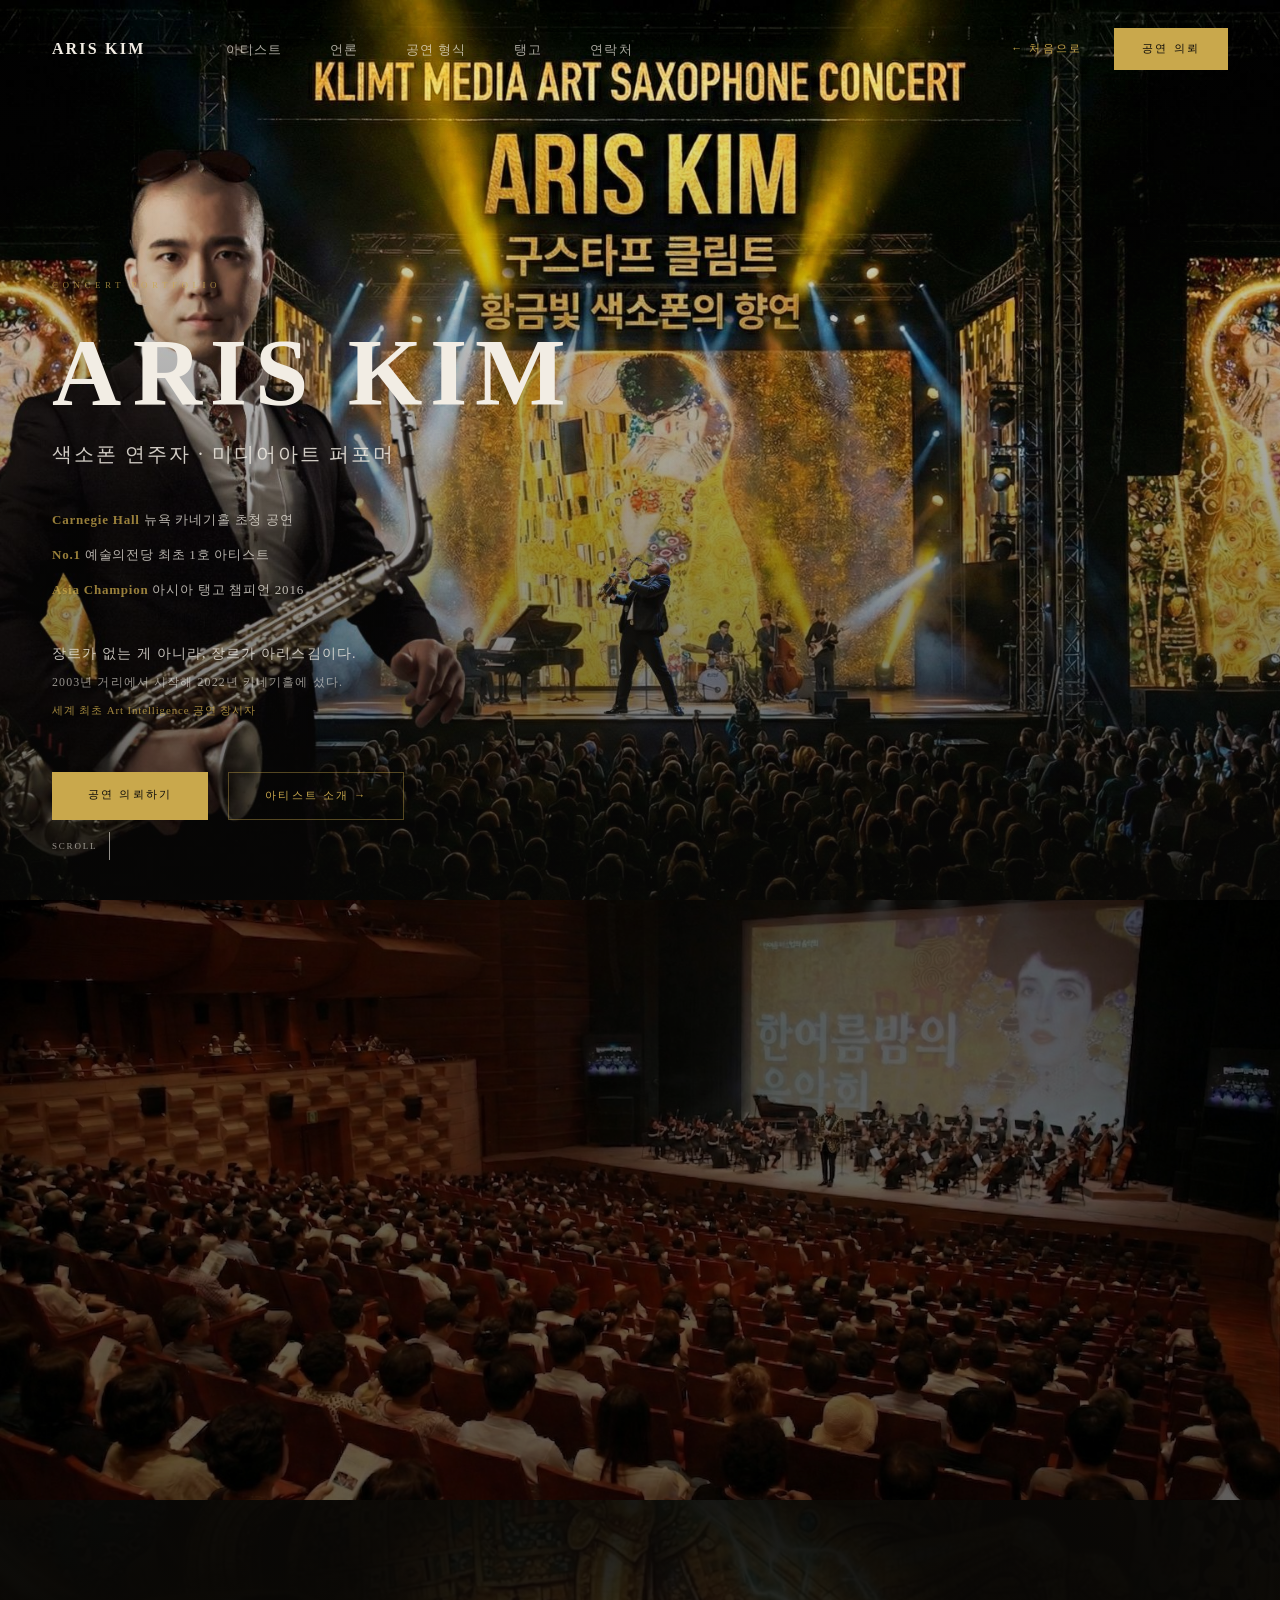
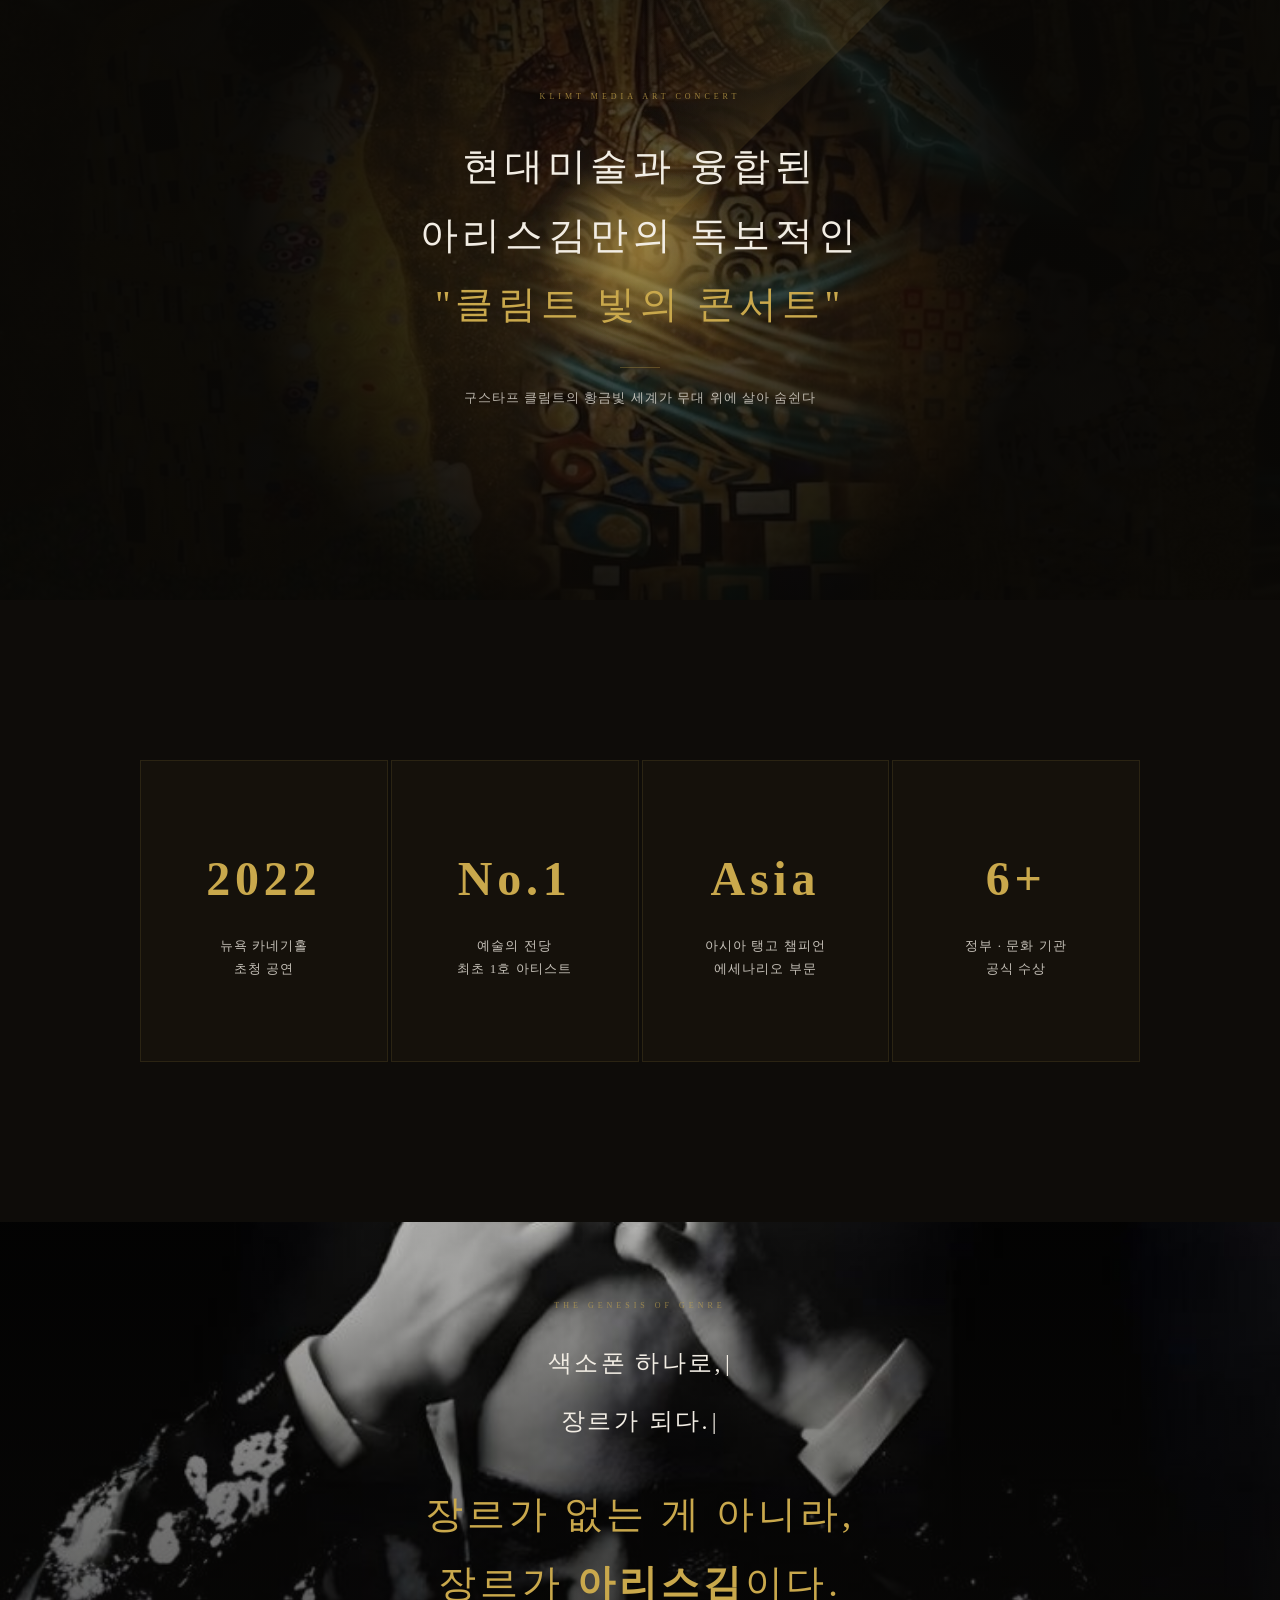
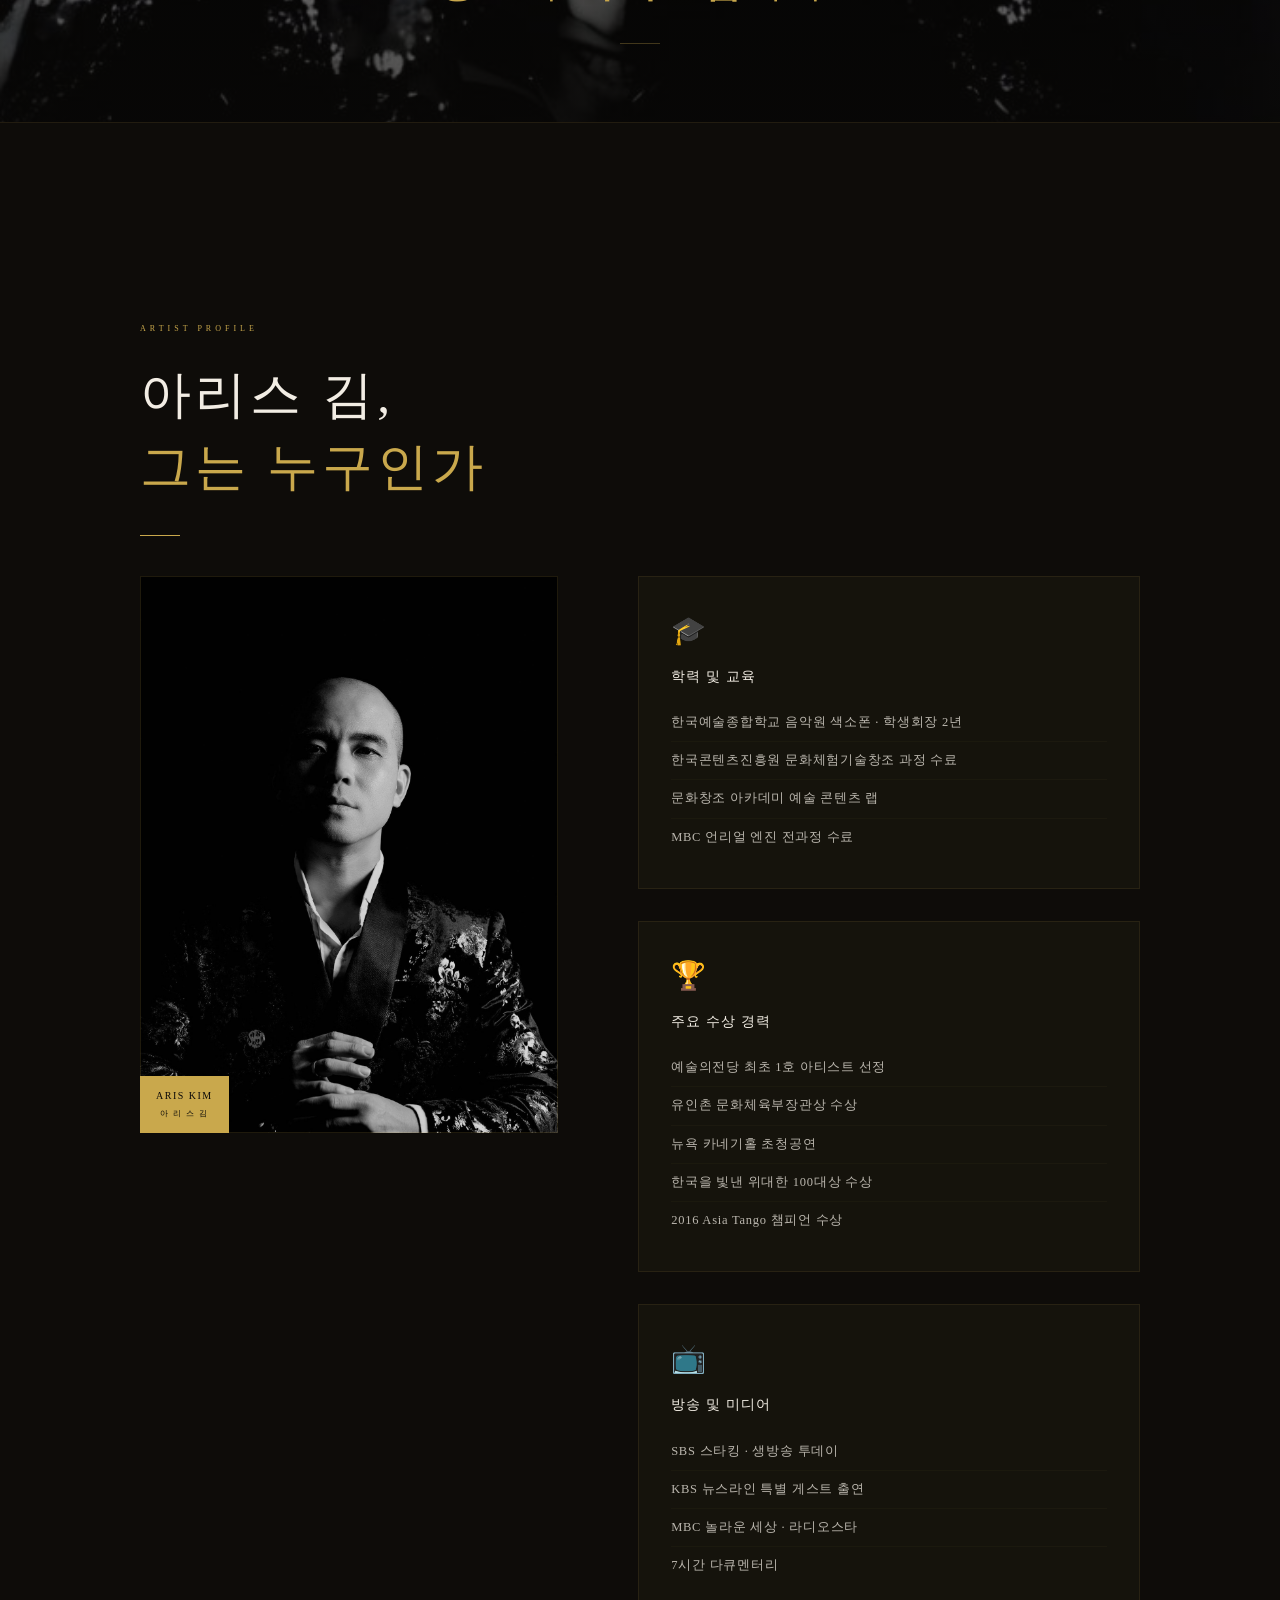
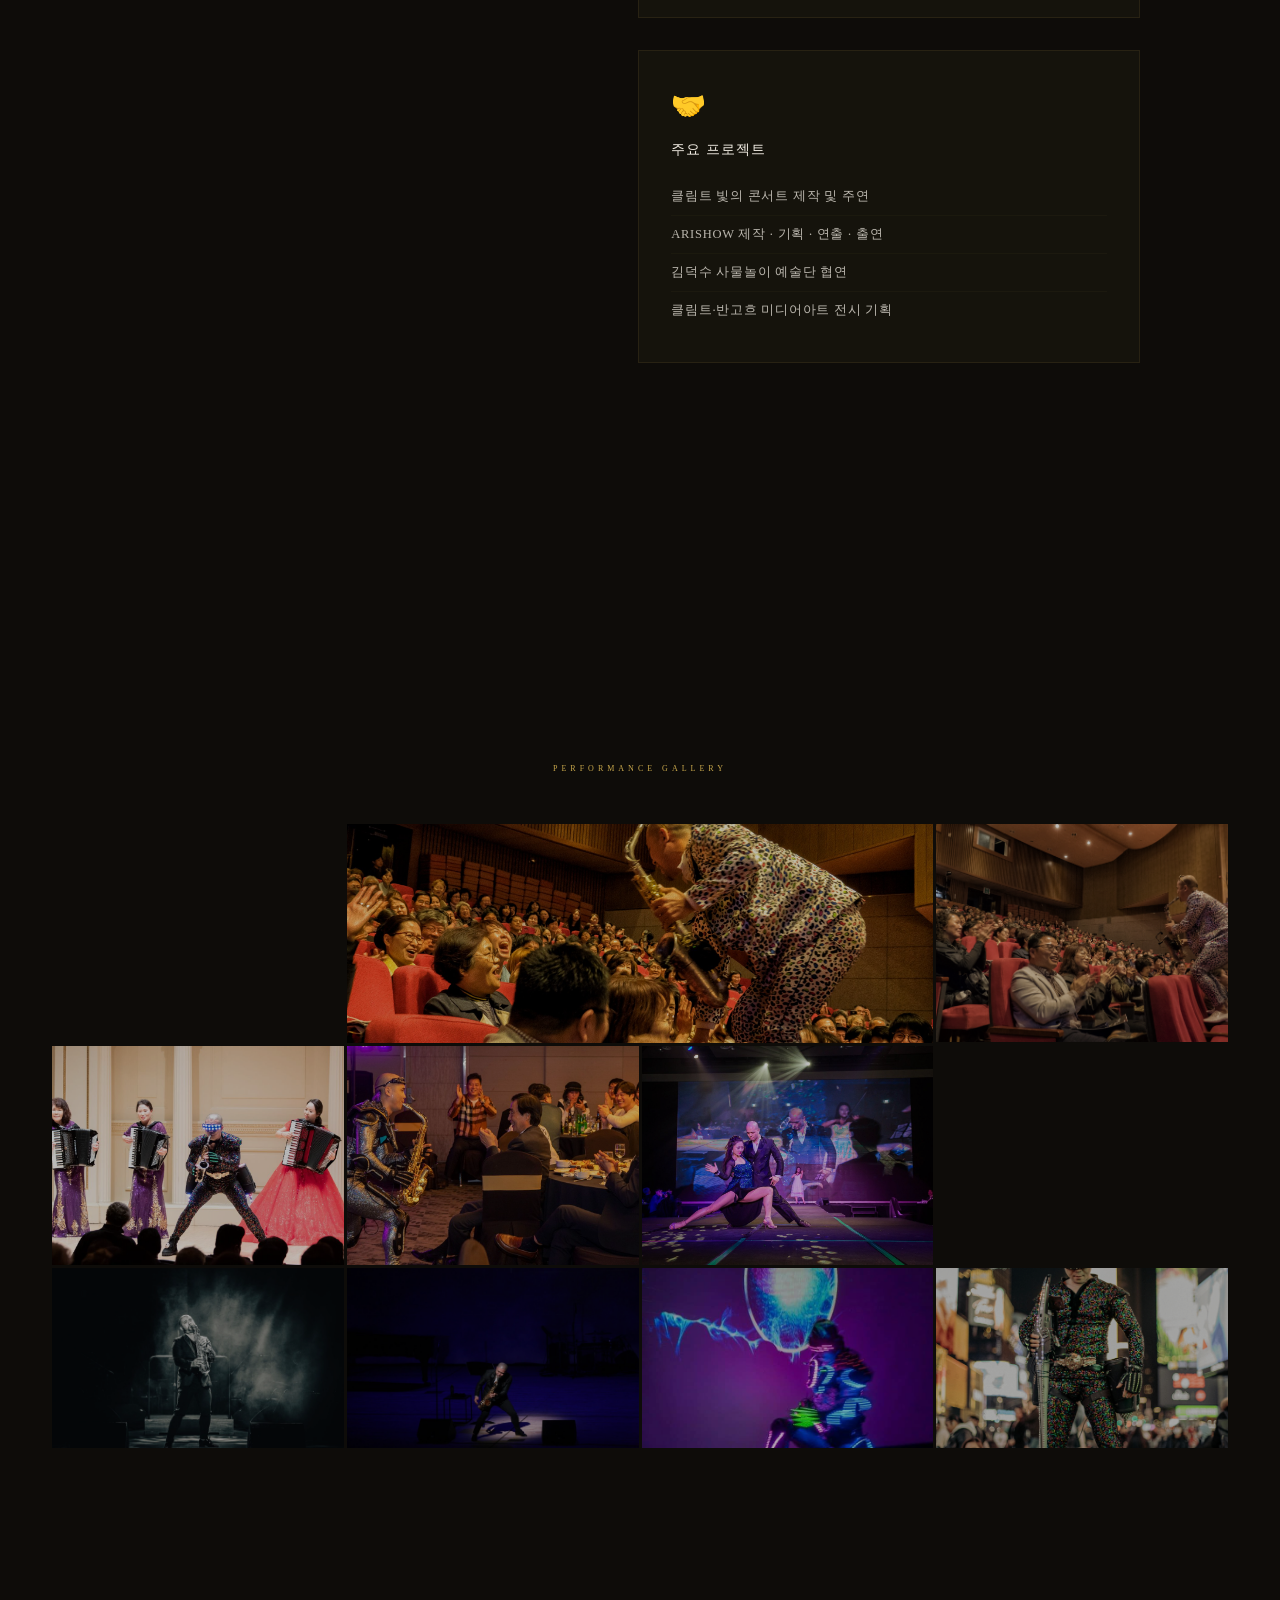
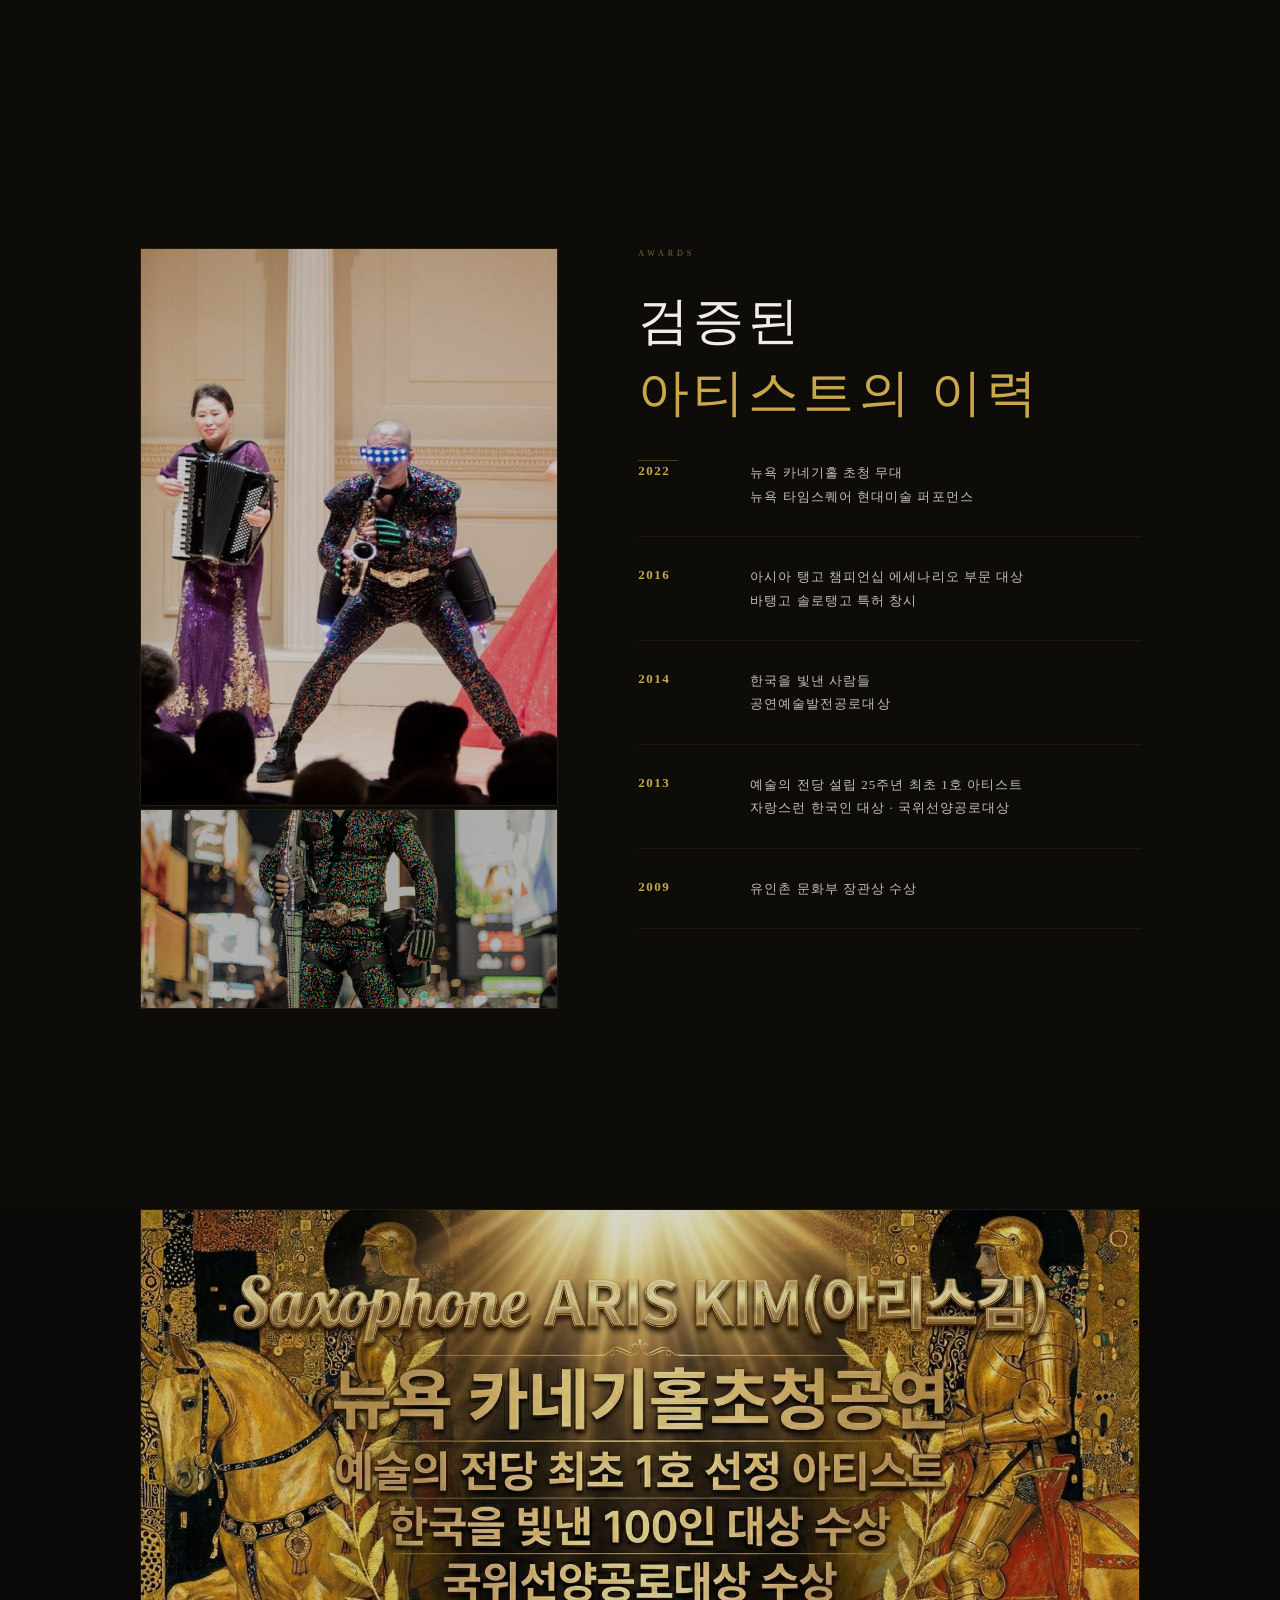
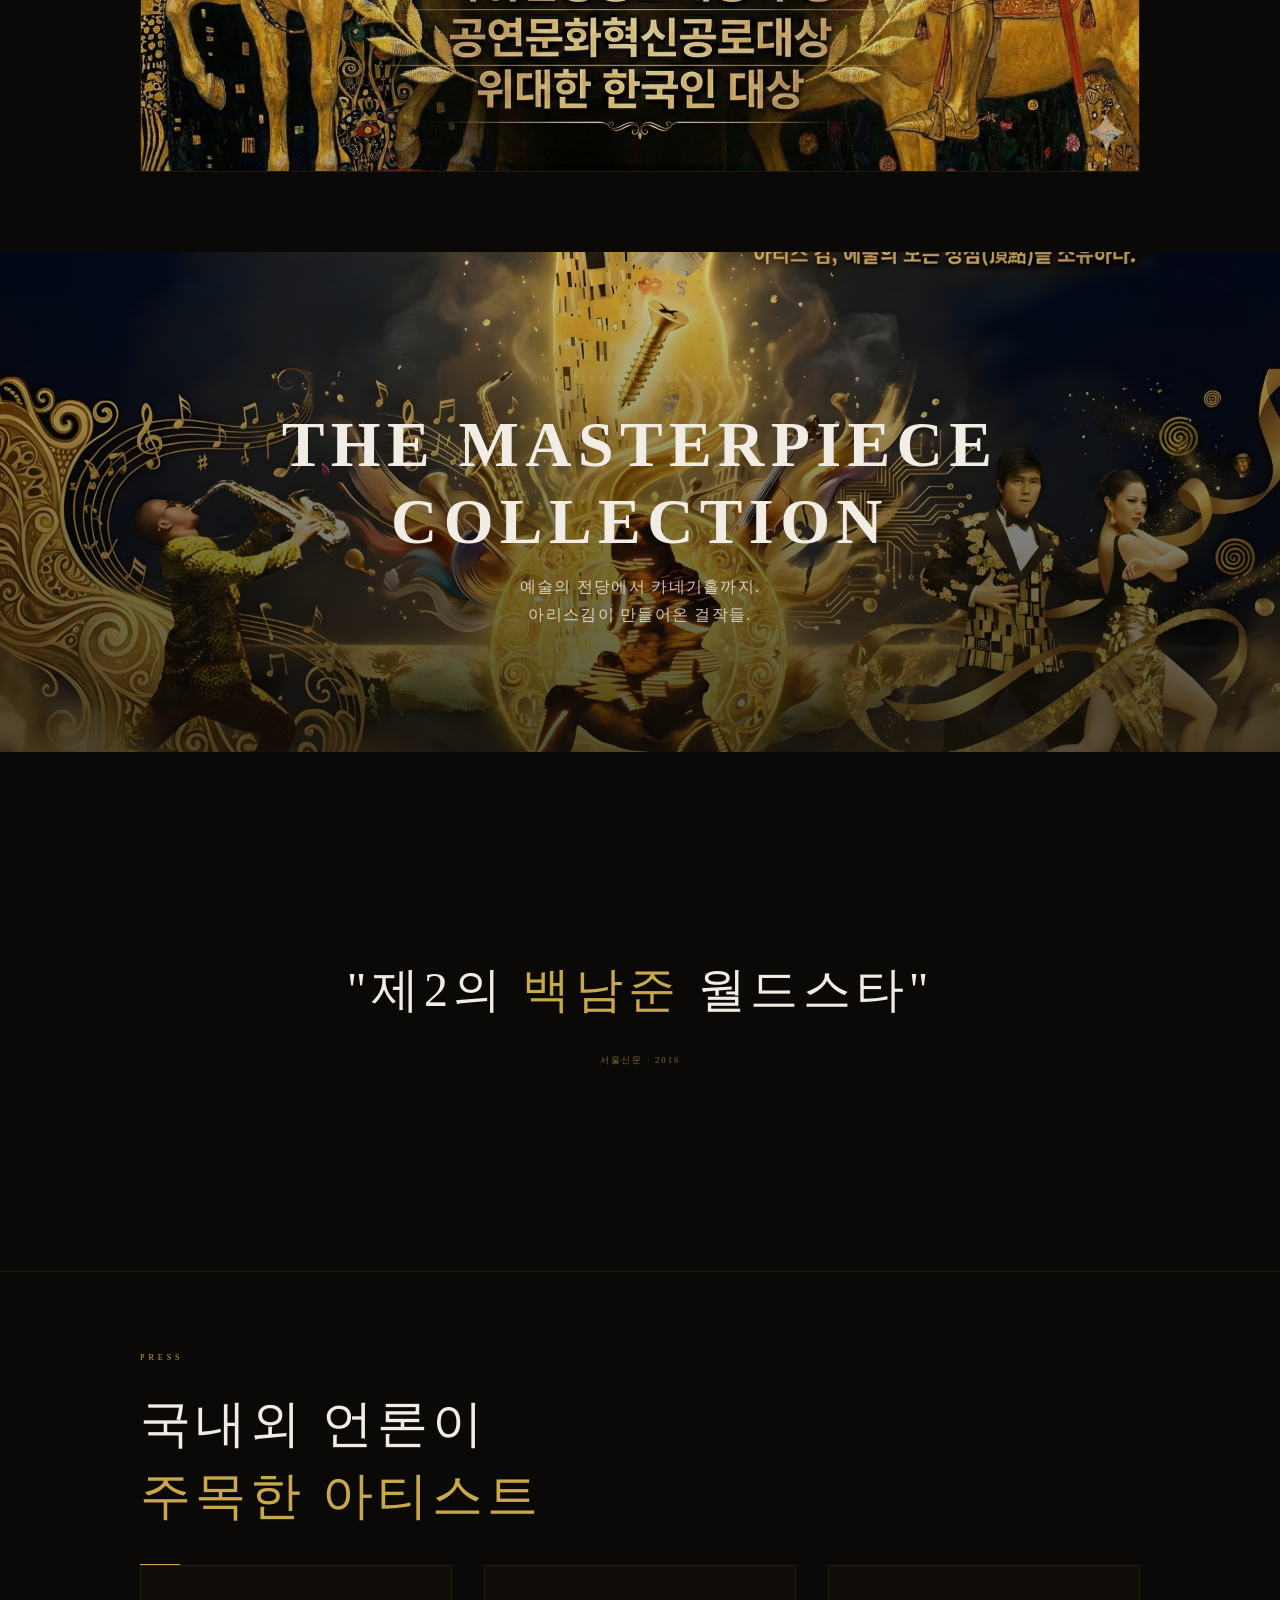
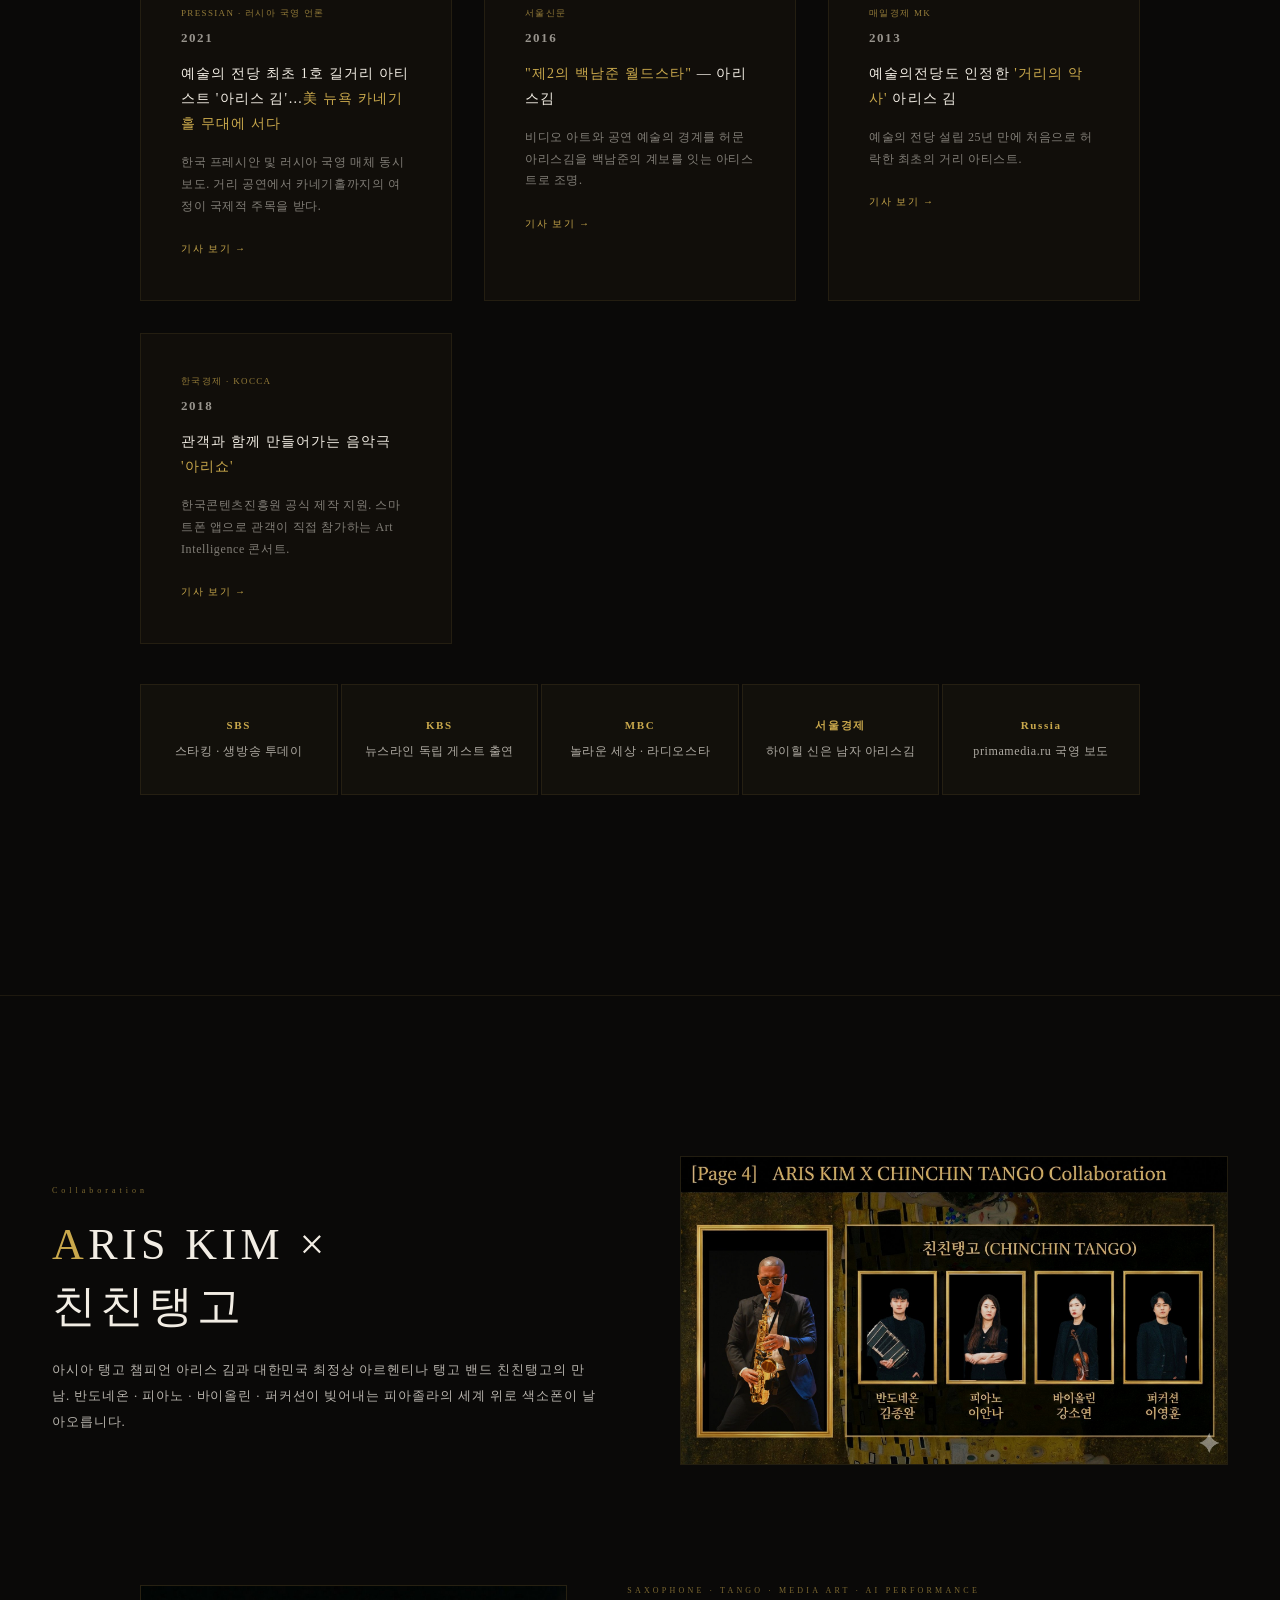
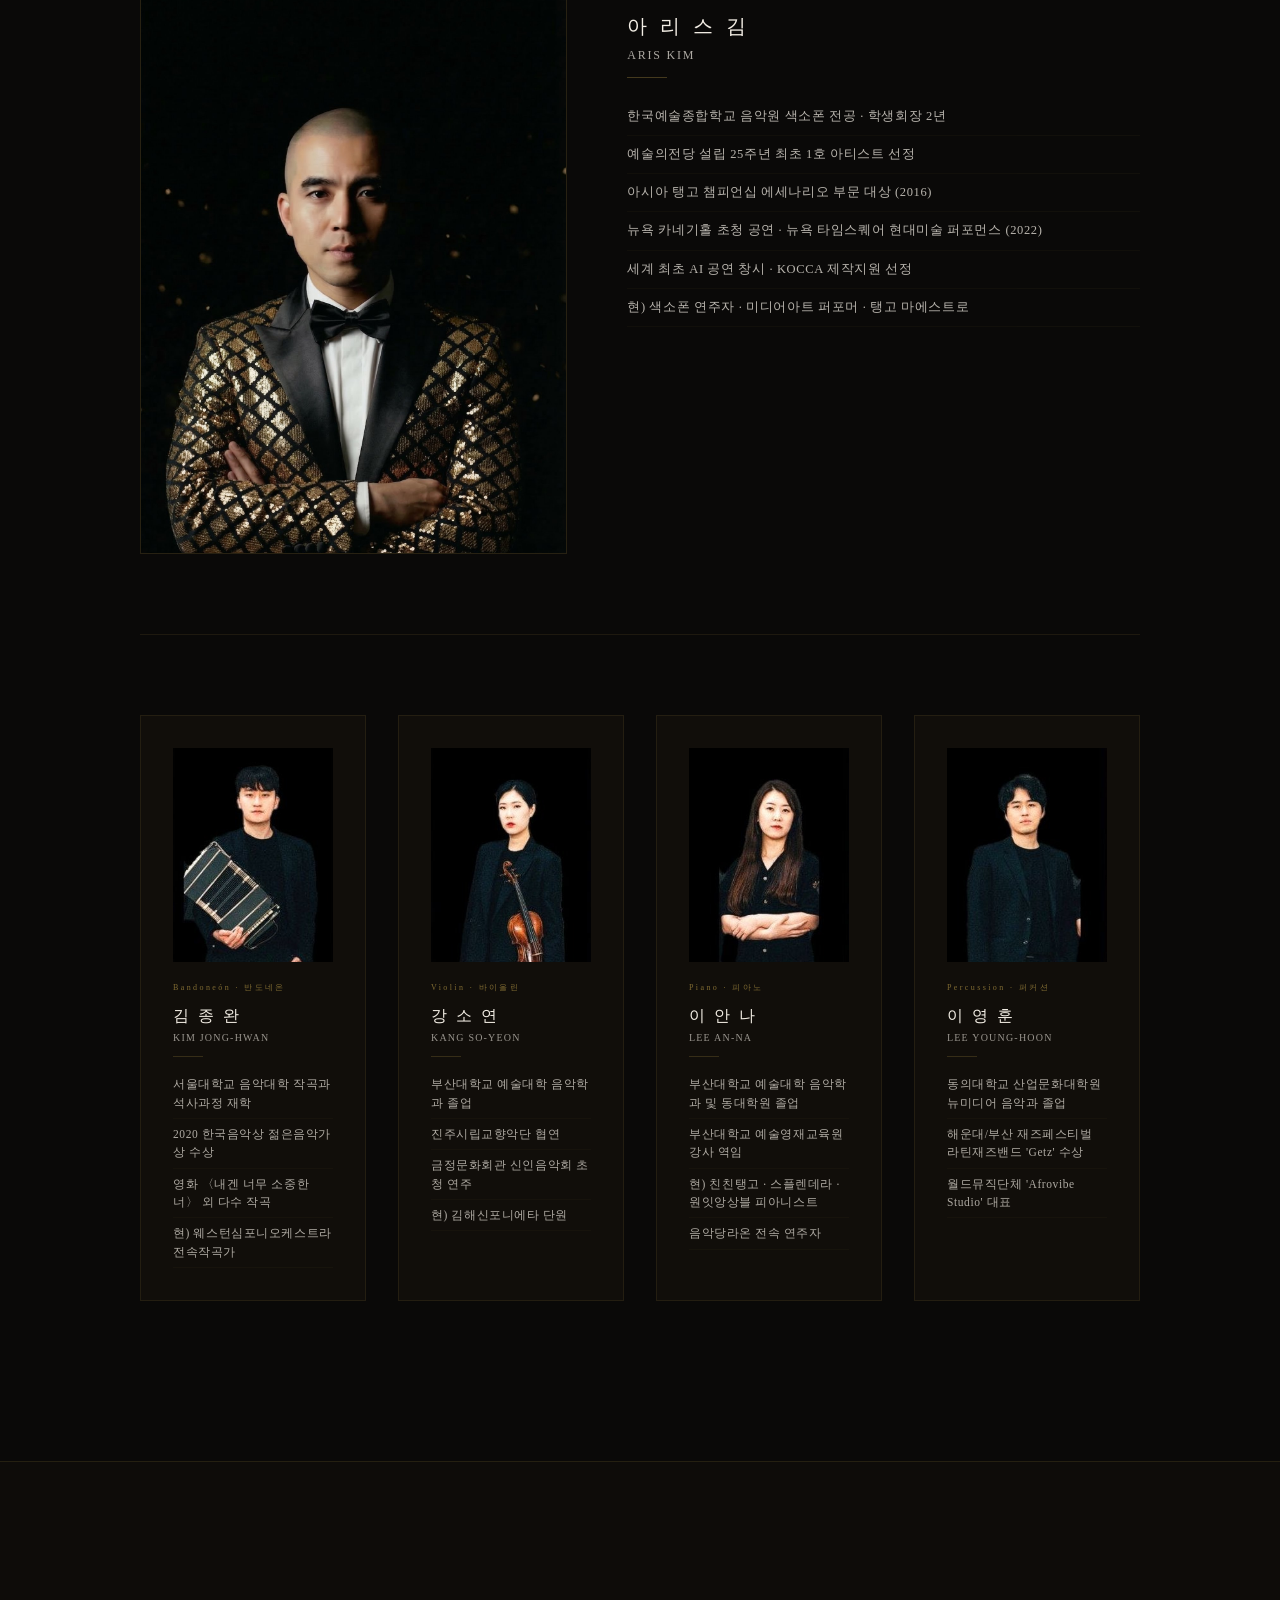
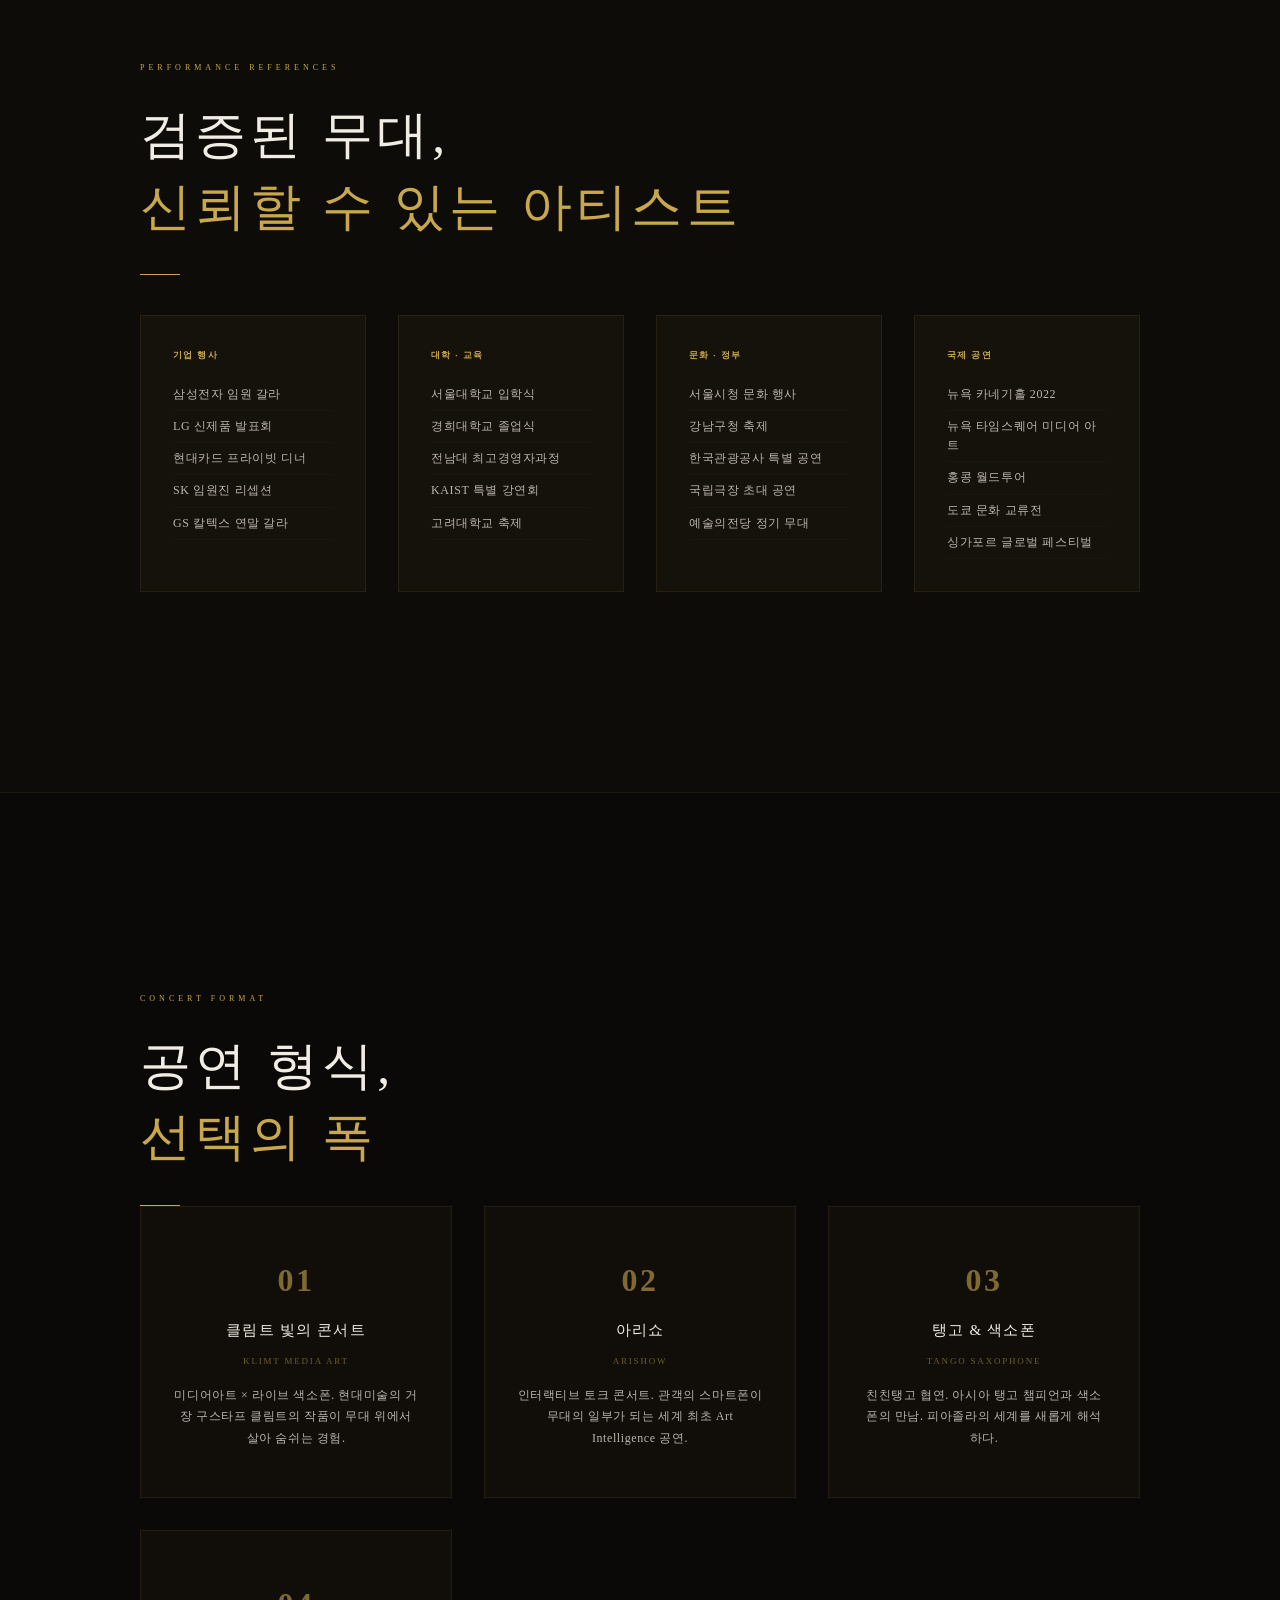
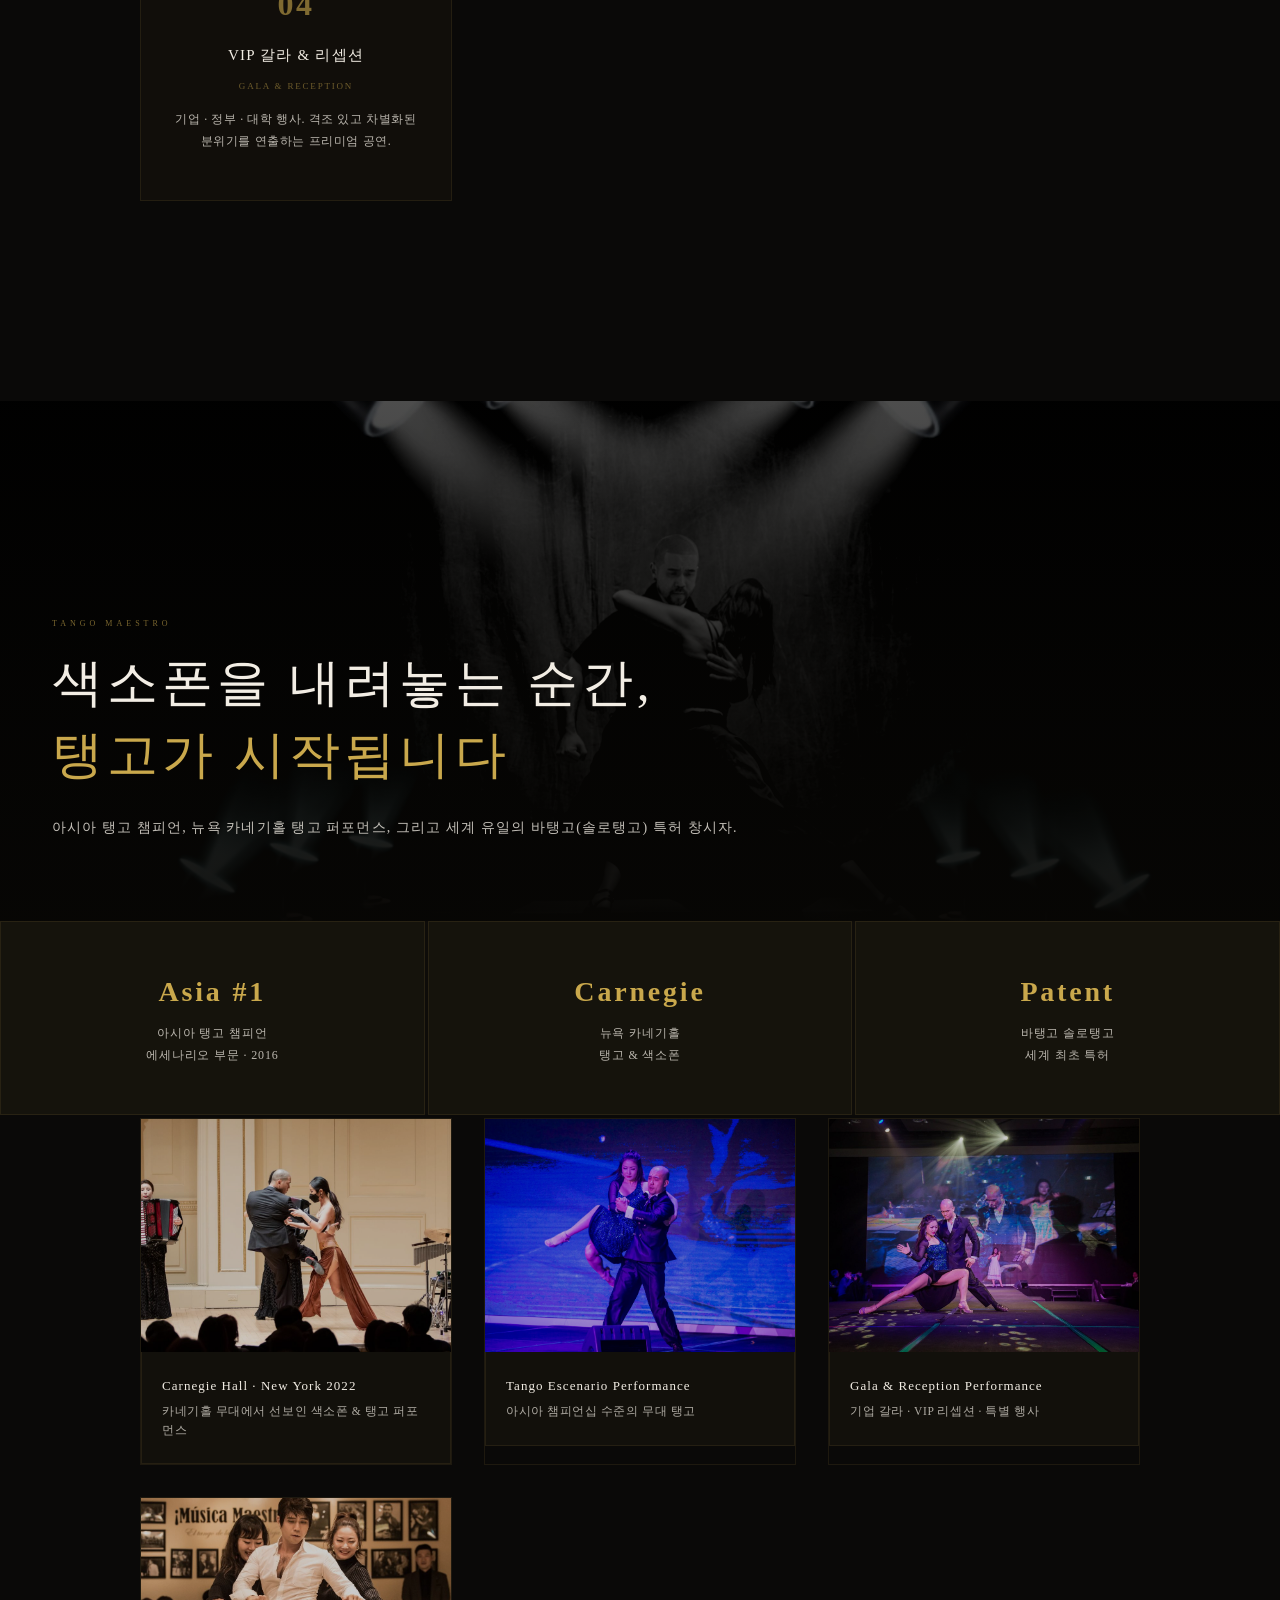
==== booking.html @ 04c620f2 "update" ====
<!DOCTYPE html>
<html lang="ko">
<head>
  <meta charset="UTF-8">
  <meta name="viewport" content="width=device-width,initial-scale=1">
  <title>ARIS KIM · Concert Portfolio · 아리스김 색소폰 공연</title>
  <style>
    * { margin: 0; padding: 0; box-sizing: border-box; }
    :root {
      --gold: #C9A84C;
      --bg: #0A0908;
      --deep: #0E0C09;
      --text: #F2EDE4;
      --sub: rgba(242,237,228,0.6);
    }
    html { scroll-behavior: smooth; }
    body {
      background: var(--bg);
      color: var(--text);
      font-family: 'Noto Serif KR', serif;
      line-height: 1.6;
      overflow-x: hidden;
    }
    .ai { font-family: 'Cinzel', serif; letter-spacing: .12em; }

    /* ════════════════════════════════════════
       PROGRESS BAR
       ════════════════════════════════════════ */
    #prog {
      position: fixed;
      top: 0;
      left: 0;
      height: 1px;
      background: var(--gold);
      width: 0%;
      z-index: 2001;
      transition: width .1s linear;
    }

    /* ════════════════════════════════════════
       NAVIGATION
       ════════════════════════════════════════ */
    #nav {
      position: fixed;
      top: 0;
      left: 0;
      right: 0;
      z-index: 2000;
      background: transparent;
      display: flex;
      align-items: center;
      justify-content: space-between;
      padding: 28px 52px;
      transition: all .4s cubic-bezier(.4,0,.2,1);
    }
    #nav.on {
      background: rgba(10,9,8,0.92);
      backdrop-filter: blur(8px);
      border-bottom: 1px solid rgba(201,168,76,.08);
      padding: 16px 52px;
    }
    .nlogo {
      font-family: 'Cinzel', serif;
      font-size: clamp(13px, 1.3vw, 16px);
      letter-spacing: .14em;
      color: var(--text);
      text-decoration: none;
      font-weight: 700;
      transition: color .3s;
    }
    .nlogo:hover { color: var(--gold); }
    .nlinks {
      display: flex;
      gap: 48px;
      list-style: none;
      flex: 1;
      margin-left: 80px;
    }
    .nlinks a {
      font-family: 'Noto Serif KR', serif;
      font-size: 13px;
      letter-spacing: .08em;
      color: var(--text);
      text-decoration: none;
      transition: color .3s;
      opacity: 0.7;
    }
    .nlinks a:hover {
      color: var(--gold);
      opacity: 1;
    }
    .nav-right {
      display: flex;
      gap: 32px;
      align-items: center;
    }
    #back-home-btn {
      font-family: 'Cinzel', serif;
      font-size: 11px;
      letter-spacing: .2em;
      color: var(--gold);
      text-decoration: none;
      opacity: 0;
      pointer-events: none;
      transition: opacity .4s cubic-bezier(.4,0,.2,1);
    }
    #back-home-btn.show {
      opacity: 1;
      pointer-events: auto;
    }
    .ncta {
      font-family: 'Cinzel', serif;
      font-size: 11px;
      letter-spacing: .2em;
      color: var(--bg);
      background: var(--gold);
      padding: 12px 28px;
      text-decoration: none;
      transition: all .3s;
    }
    .ncta:hover {
      background: rgba(201,168,76,0.85);
    }

    /* Mobile hamburger */
    .nav-ham {
      display: none;
      width: 24px;
      height: 18px;
      background: none;
      border: none;
      cursor: pointer;
      flex-direction: column;
      gap: 4px;
      z-index: 2001;
    }
    .nav-ham span {
      width: 100%;
      height: 1.5px;
      background: var(--text);
      transition: all .3s;
    }
    .nav-ham.on span:nth-child(1) {
      transform: rotate(45deg) translate(8px, 8px);
    }
    .nav-ham.on span:nth-child(2) {
      opacity: 0;
    }
    .nav-ham.on span:nth-child(3) {
      transform: rotate(-45deg) translate(7px, -7px);
    }
    #bmob {
      display: none;
      position: fixed;
      inset: 0;
      background: var(--deep);
      z-index: 1999;
      flex-direction: column;
      padding: 100px 40px 40px;
      gap: 0;
      overflow-y: auto;
    }
    #bmob.on {
      display: flex;
    }
    #bmob a {
      font-family: 'Noto Serif KR', serif;
      font-size: 15px;
      letter-spacing: .08em;
      color: var(--text);
      text-decoration: none;
      padding: 16px 0;
      border-bottom: 1px solid rgba(201,168,76,.06);
      transition: color .3s;
    }
    #bmob a:hover {
      color: var(--gold);
    }
    .bmcta {
      background: var(--gold);
      color: var(--bg) !important;
      margin-top: 24px;
      padding: 16px !important;
      text-align: center;
    }

    /* ════════════════════════════════════════
       GLOBAL UTILITIES
       ════════════════════════════════════════ */
    .sec { background: var(--bg); padding: 200px 52px; position: relative; }
    .si { max-width: 1000px; margin: 0 auto; }
    .slabel {
      font-family: 'Cinzel', serif;
      font-size: 8px;
      letter-spacing: .5em;
      color: var(--gold);
      opacity: 0.6;
      display: block;
      margin-bottom: 24px;
      text-transform: uppercase;
    }
    .stitle {
      font-family: 'Noto Serif KR', serif;
      font-size: clamp(32px, 4vw, 56px);
      font-weight: 200;
      letter-spacing: .08em;
      line-height: 1.4;
      color: var(--text);
      margin-bottom: 32px;
    }
    .stitle em {
      color: var(--gold);
      font-style: normal;
      font-weight: 300;
    }
    .grule {
      width: 40px;
      height: 1px;
      background: var(--gold);
      opacity: 0.3;
      margin: 28px 0 0;
    }

    /* Scroll reveal animations */
    .rv, .rvl, .rvr {
      opacity: 0;
      transform: translateY(24px);
      transition: all .8s cubic-bezier(.4,0,.2,1);
    }
    .rv.on, .rvl.on, .rvr.on {
      opacity: 1;
      transform: translateY(0);
    }

    /* ════════════════════════════════════════
       HERO SECTION (100vh)
       ════════════════════════════════════════ */
    #hero {
      position: relative;
      width: 100%;
      height: 100vh;
      overflow: hidden;
      display: flex;
      align-items: flex-end;
      padding-bottom: 80px;
    }
    .hbg {
      position: absolute;
      inset: 0;
      width: 100%;
      height: 100%;
      object-fit: cover;
      object-position: center;
    }
    .hov {
      position: absolute;
      inset: 0;
      background: linear-gradient(180deg,
        rgba(10,9,8,0) 0%,
        rgba(10,9,8,0.3) 40%,
        rgba(10,9,8,0.65) 100%);
    }
    .hcon {
      position: relative;
      z-index: 1;
      padding: 0 52px;
      max-width: 1000px;
    }
    .hey {
      font-family: 'Cinzel', serif;
      font-size: 9px;
      letter-spacing: .5em;
      color: var(--gold);
      opacity: 0.7;
      margin-bottom: 28px;
      text-transform: uppercase;
    }
    .hen {
      font-family: 'Cinzel', serif;
      font-size: clamp(48px, 8vw, 96px);
      font-weight: 900;
      letter-spacing: .08em;
      color: var(--text);
      margin-bottom: 12px;
      line-height: 1.1;
    }
    .hkr {
      font-family: 'Noto Serif KR', serif;
      font-size: clamp(14px, 1.6vw, 20px);
      font-weight: 200;
      letter-spacing: .1em;
      color: var(--text);
      opacity: 0.85;
      margin-bottom: 40px;
    }
    .hero-badges-row {
      display: flex;
      flex-direction: column;
      gap: 14px;
      margin-bottom: 40px;
    }
    .hero-badge-item {
      font-family: 'Nanum Myeongjo', serif;
      font-size: 13px;
      letter-spacing: .06em;
      color: var(--text);
      opacity: 0.75;
    }
    .hero-badge-item strong {
      color: var(--gold);
      font-weight: 700;
    }
    .htag {
      font-family: 'Noto Serif KR', serif;
      font-size: 14px;
      letter-spacing: .08em;
      line-height: 2;
      color: var(--text);
      opacity: 0.8;
      margin-bottom: 48px;
      max-width: 700px;
    }
    .hbtns {
      display: flex;
      gap: 20px;
    }
    .btn-cta {
      font-family: 'Cinzel', serif;
      font-size: 11px;
      letter-spacing: .2em;
      color: var(--bg);
      background: var(--gold);
      padding: 14px 36px;
      text-decoration: none;
      transition: all .3s cubic-bezier(.4,0,.2,1);
      display: inline-block;
    }
    .btn-cta:hover {
      background: rgba(201,168,76,0.85);
      transform: translateY(-2px);
    }
    .btn-sub {
      font-family: 'Cinzel', serif;
      font-size: 11px;
      letter-spacing: .2em;
      color: var(--gold);
      border: 1px solid rgba(201,168,76,0.4);
      padding: 14px 36px;
      text-decoration: none;
      transition: all .3s cubic-bezier(.4,0,.2,1);
      display: inline-block;
    }
    .btn-sub:hover {
      border-color: var(--gold);
      background: rgba(201,168,76,0.06);
    }
    .hscroll {
      position: absolute;
      bottom: 40px;
      left: 52px;
      display: flex;
      align-items: center;
      gap: 12px;
      opacity: 0.6;
      animation: bounce 2s infinite;
    }
    .hscroll span {
      font-family: 'Cinzel', serif;
      font-size: 9px;
      letter-spacing: .2em;
      color: var(--text);
    }
    .hscroll-line {
      width: 1px;
      height: 28px;
      background: var(--text);
    }
    @keyframes bounce {
      0%, 100% { transform: translateY(0); }
      50% { transform: translateY(8px); }
    }

    /* ════════════════════════════════════════
       TRUST NUMBERS
       ════════════════════════════════════════ */
    #trust {
      background: var(--deep);
      padding: 160px 52px;
    }
    .trust-grid {
      display: grid;
      grid-template-columns: repeat(auto-fit, minmax(200px, 1fr));
      gap: 3px;
      max-width: 1000px;
      margin: 0 auto;
    }
    .trust-card {
      padding: 80px 40px;
      border: 1px solid rgba(201,168,76,.12);
      background: rgba(201,168,76,.03);
      text-align: center;
    }
    .trust-num {
      font-family: 'Cinzel', serif;
      font-size: clamp(32px, 4vw, 48px);
      font-weight: 900;
      letter-spacing: .1em;
      color: var(--gold);
      margin-bottom: 16px;
    }
    .trust-label {
      font-family: 'Noto Serif KR', serif;
      font-size: 13px;
      letter-spacing: .08em;
      line-height: 1.8;
      color: var(--text);
      opacity: 0.8;
    }

    /* ════════════════════════════════════════
       PERFORMANCE SHOWCASE
       ════════════════════════════════════════ */
    .perf-section {
      position: relative;
      width: 100%;
      overflow: hidden;
    }
    .perf-orchestra {
      height: 600px;
      display: flex;
      align-items: center;
      justify-content: center;
    }
    .perf-orchestra img:first-child {
      position: absolute;
      inset: 0;
      width: 100%;
      height: 100%;
      object-fit: cover;
      object-position: center;
      filter: brightness(.4);
    }
    .perf-sax-ov {
      position: absolute;
      z-index: 2;
      opacity: 0;
      transform: scale(0.9);
      transition: all 1.2s cubic-bezier(.4,0,.2,1);
    }
    .perf-sax-ov.triggered {
      opacity: 1;
      transform: scale(1);
    }
    .perf-sax-ov img {
      height: 400px;
      width: auto;
      filter: drop-shadow(0 40px 80px rgba(0,0,0,0.8));
    }
    .orch-quote {
      position: absolute;
      z-index: 3;
      text-align: center;
      opacity: 0;
      transition: opacity 1s cubic-bezier(.4,0,.2,1) 0.6s;
    }
    .perf-orchestra.quote-triggered .orch-quote {
      opacity: 1;
    }
    .oq-strong {
      font-family: 'Noto Serif KR', serif;
      font-size: clamp(18px, 2.5vw, 32px);
      font-weight: 200;
      letter-spacing: .1em;
      color: var(--text);
      line-height: 1.6;
    }
    .oq-cursor {
      animation: blink 1s infinite;
    }
    .oq-cursor.done {
      animation: none;
    }
    @keyframes blink { 0%, 49%, 100% { opacity: 1; } 50%, 99% { opacity: 0; } }

    /* A5 Klimt LED section */
    .perf-a5 {
      height: 700px;
      display: flex;
      align-items: center;
      justify-content: center;
    }
    .perf-a5 img:first-child {
      position: absolute;
      inset: 0;
      width: 100%;
      height: 100%;
      object-fit: cover;
    }
    .perf-a5-ov {
      position: absolute;
      inset: 0;
      background: rgba(10,9,8,0.6);
    }
    .spot2-dark {
      position: absolute;
      inset: 0;
      background: radial-gradient(circle 400px at 50% 50%, transparent 0%, rgba(8,7,5,0.95) 100%);
      opacity: 0;
      transition: opacity 1.2s cubic-bezier(.4,0,.2,1);
    }
    .spot2-dark.triggered { opacity: 1; }
    .spot2-beam {
      position: absolute;
      width: 500px;
      height: 500px;
      top: 50%;
      left: 50%;
      transform: translate(-50%, -50%);
      background: conic-gradient(from 0deg, transparent 0deg, rgba(201,168,76,0.15) 45deg, transparent 90deg);
      opacity: 0;
      clip-path: polygon(50% 50%, 0% 0%, 100% 0%);
      animation: spinBeam 6s linear infinite;
      transition: opacity 1s cubic-bezier(.4,0,.2,1);
    }
    .spot2-beam.triggered { opacity: 0.8; }
    @keyframes spinBeam { from { transform: translate(-50%, -50%) rotate(0deg); } to { transform: translate(-50%, -50%) rotate(360deg); } }
    .spot2-source {
      position: absolute;
      width: 200px;
      height: 200px;
      top: 50%;
      left: 50%;
      transform: translate(-50%, -50%);
      background: radial-gradient(circle, rgba(201,168,76,0.4) 0%, transparent 70%);
      opacity: 0;
      transition: opacity 0.8s cubic-bezier(.4,0,.2,1);
    }
    .spot2-source.triggered { opacity: 1; }
    .spot2-glow {
      position: absolute;
      width: 150px;
      height: 150px;
      top: 50%;
      left: 50%;
      transform: translate(-50%, -50%);
      background: radial-gradient(circle, rgba(201,168,76,0.8) 0%, rgba(201,168,76,0) 70%);
      opacity: 0;
      filter: blur(40px);
      transition: opacity 1.2s cubic-bezier(.4,0,.2,1) 0.2s;
    }
    .spot2-glow.triggered { opacity: 1; }
    .perf-a5-text {
      position: relative;
      z-index: 3;
      text-align: center;
      opacity: 0;
      transform: translateY(20px);
      transition: all 1s cubic-bezier(.4,0,.2,1) 0.8s;
    }
    .perf-a5-text.triggered {
      opacity: 1;
      transform: translateY(0);
    }
    .pa5-label {
      font-family: 'Cinzel', serif;
      font-size: 8px;
      letter-spacing: .5em;
      color: var(--gold);
      opacity: 0.7;
      margin-bottom: 28px;
    }
    .pa5-handwrite {
      font-family: 'Noto Serif KR', serif;
      font-size: clamp(20px, 3vw, 40px);
      font-weight: 200;
      letter-spacing: .12em;
      color: var(--text);
      line-height: 1.8;
      margin-bottom: 28px;
    }
    .hw-line {
      opacity: 0;
      animation: slideInUp 0.6s cubic-bezier(.4,0,.2,1) forwards;
    }
    .hw-l1 { animation-delay: 0s; }
    .hw-l2 { animation-delay: 0.2s; }
    .hw-l3 { animation-delay: 0.4s; }
    @keyframes slideInUp {
      from { opacity: 0; transform: translateY(20px); }
      to { opacity: 1; transform: translateY(0); }
    }
    .hw-line em {
      color: var(--gold);
      font-style: normal;
    }
    .pa5-rule {
      width: 40px;
      height: 1px;
      background: var(--gold);
      opacity: 0.3;
      margin: 20px auto;
    }
    .pa5-sub {
      font-family: 'Noto Serif KR', serif;
      font-size: 13px;
      letter-spacing: .08em;
      color: var(--text);
      opacity: 0.75;
    }

    /* ════════════════════════════════════════
       ARTIST PROFILE
       ════════════════════════════════════════ */
    .np-grid {
      display: grid;
      grid-template-columns: 1fr 1.2fr;
      gap: 80px;
      align-items: flex-start;
      margin-top: 40px;
    }
    .np-photo {
      width: 100%;
      height: auto;
      display: block;
      aspect-ratio: 3/4;
      object-fit: cover;
      filter: brightness(.85);
    }
    .np-frame {
      position: absolute;
      inset: 0;
      border: 1px solid rgba(201,168,76,.15);
    }
    .np-tag {
      position: absolute;
      bottom: 0;
      left: 0;
      background: var(--gold);
      color: var(--bg);
      padding: 12px 16px;
      font-family: 'Cinzel', serif;
      font-size: 9px;
      letter-spacing: .1em;
      text-align: center;
    }
    .np-tag .en {
      font-size: 10px;
      letter-spacing: .15em;
      margin-bottom: 4px;
      display: block;
    }
    .np-tag .kr {
      font-size: 8px;
      letter-spacing: .2em;
    }
    .np-cards {
      display: grid;
      grid-template-columns: 1fr;
      gap: 32px;
    }
    .np-card {
      padding: 32px;
      border: 1px solid rgba(201,168,76,.1);
      background: rgba(201,168,76,.04);
    }
    .np-card-icon {
      font-size: 28px;
      margin-bottom: 12px;
    }
    .np-card-title {
      font-family: 'Noto Serif KR', serif;
      font-size: 14px;
      letter-spacing: .08em;
      color: var(--text);
      margin-bottom: 16px;
      font-weight: 300;
    }
    .np-card-list {
      list-style: none;
    }
    .np-card-list li {
      font-family: 'Nanum Myeongjo', serif;
      font-size: 12.5px;
      letter-spacing: .06em;
      color: var(--text);
      opacity: 0.75;
      padding: 8px 0;
      line-height: 1.7;
      border-bottom: 1px solid rgba(201,168,76,.05);
    }
    .np-card-list li:last-child {
      border-bottom: none;
    }

    /* ════════════════════════════════════════
       GALLERY
       ════════════════════════════════════════ */
    #gallery {
      background: var(--deep);
      padding: 200px 52px;
    }
    .gal-grid {
      display: grid;
      grid-template-columns: repeat(4, 1fr);
      gap: 3px;
      max-width: 1200px;
      margin: 0 auto;
    }
    .gal-item {
      position: relative;
      overflow: hidden;
      aspect-ratio: 4/3;
      background: rgba(201,168,76,.05);
    }
    .gal-item.big {
      grid-column: 2 / 4;
      aspect-ratio: 8/3;
    }
    .gal-item img {
      width: 100%;
      height: 100%;
      object-fit: cover;
      filter: brightness(.75);
      transition: transform 0.8s cubic-bezier(.4,0,.2,1), filter 0.8s;
    }
    .gal-item:hover img {
      transform: scale(1.05);
      filter: brightness(.9);
    }
    .gal-cap {
      position: absolute;
      bottom: 0;
      left: 0;
      right: 0;
      background: linear-gradient(to top, rgba(10,9,8,0.9), transparent);
      padding: 32px 20px 20px;
      font-family: 'Noto Serif KR', serif;
      font-size: 12px;
      letter-spacing: .07em;
      color: var(--text);
      opacity: 0;
      transition: opacity .5s cubic-bezier(.4,0,.2,1);
    }
    .gal-item:hover .gal-cap {
      opacity: 1;
    }

    /* ════════════════════════════════════════
       FULL BLEED SECTIONS
       ════════════════════════════════════════ */
    .fb {
      position: relative;
      width: 100%;
      height: 500px;
      display: flex;
      align-items: center;
      justify-content: center;
      overflow: hidden;
      margin: 0;
      padding: 0;
    }
    .fb-bg {
      position: absolute;
      inset: 0;
      width: 100%;
      height: 100%;
      object-fit: cover;
    }
    .fb-ov {
      position: absolute;
      inset: 0;
      background: linear-gradient(180deg,
        rgba(10,9,8,0.2) 0%,
        rgba(10,9,8,0.5) 50%,
        rgba(10,9,8,0.7) 100%);
    }
    .fb-content {
      position: relative;
      z-index: 2;
      text-align: center;
      padding: 0 52px;
      max-width: 900px;
    }
    .fb-eyebrow {
      font-family: 'Cinzel', serif;
      font-size: 8px;
      letter-spacing: .5em;
      color: var(--gold);
      opacity: 0.6;
      margin-bottom: 20px;
      text-transform: uppercase;
    }
    .fb-title {
      font-family: 'Cinzel', serif;
      font-size: clamp(36px, 5vw, 64px);
      font-weight: 900;
      letter-spacing: .1em;
      color: var(--text);
      line-height: 1.2;
      margin-bottom: 12px;
    }
    .fb-title em {
      color: var(--gold);
      font-style: normal;
    }
    .fb-sub {
      font-family: 'Noto Serif KR', serif;
      font-size: 16px;
      font-weight: 200;
      letter-spacing: .08em;
      color: var(--text);
      opacity: 0.8;
      line-height: 1.8;
    }
    .fb-line {
      width: 40px;
      height: 1px;
      background: var(--gold);
      opacity: 0.3;
      margin: 24px auto 0;
    }

    /* Genesis Typewriter */
    .genesis-typewriter {
      font-family: 'Noto Serif KR', serif;
      font-size: clamp(16px, 2vw, 24px);
      font-weight: 200;
      letter-spacing: .1em;
      color: var(--text);
      margin-bottom: 28px;
      min-height: 120px;
      display: flex;
      flex-direction: column;
      justify-content: center;
    }
    .gtw-text { opacity: 1; }
    .gtw-cursor {
      animation: blink 1s infinite;
      margin-left: 2px;
    }
    .gtw-spacer { height: 20px; }
    .genesis-big-quote {
      font-family: 'Noto Serif KR', serif;
      font-size: clamp(24px, 3vw, 42px);
      font-weight: 300;
      letter-spacing: .1em;
      color: var(--gold);
      line-height: 1.8;
      opacity: 0;
      transform: translateY(20px);
      transition: all 1s cubic-bezier(.4,0,.2,1) 0.6s;
    }
    .genesis-big-quote.show {
      opacity: 1;
      transform: translateY(0);
    }
    .genesis-big-quote em {
      font-weight: 700;
      font-style: normal;
    }

    /* ════════════════════════════════════════
       AWARDS & PRESS
       ════════════════════════════════════════ */
    .awards-split {
      display: grid;
      grid-template-columns: 1fr 1.2fr;
      gap: 80px;
      align-items: flex-start;
    }
    .awards-img {
      width: 100%;
      height: auto;
      display: block;
      aspect-ratio: 3/4;
      object-fit: cover;
      border: 1px solid rgba(201,168,76,.15);
      filter: brightness(.8);
    }
    .award-list {
      list-style: none;
    }
    .award-item {
      display: grid;
      grid-template-columns: 80px 1fr;
      gap: 32px;
      padding: 28px 0;
      border-bottom: 1px solid rgba(201,168,76,.08);
    }
    .award-item:first-child {
      padding-top: 0;
    }
    .award-year {
      font-family: 'Cinzel', serif;
      font-size: 13px;
      font-weight: 700;
      letter-spacing: .12em;
      color: var(--gold);
    }
    .award-txt {
      font-family: 'Noto Serif KR', serif;
      font-size: 13px;
      letter-spacing: .08em;
      line-height: 1.8;
      color: var(--text);
      opacity: 0.8;
    }
    .naw-wrap {
      width: 100%;
      max-width: 1000px;
      margin: 0 auto;
    }
    .naw-wrap img {
      width: 100%;
      height: auto;
      display: block;
      border: 1px solid rgba(201,168,76,.12);
      filter: brightness(.85);
    }

    /* ════════════════════════════════════════
       PRESS SECTION
       ════════════════════════════════════════ */
    .press-hero-quote {
      padding: 200px 52px;
      background: var(--bg);
      text-align: center;
      border-bottom: 1px solid rgba(201,168,76,.1);
    }
    .press-hero-q {
      font-family: 'Noto Serif KR', serif;
      font-size: clamp(28px, 4vw, 48px);
      font-weight: 200;
      letter-spacing: .1em;
      color: var(--text);
      line-height: 1.6;
      margin-bottom: 16px;
    }
    .press-hero-q em {
      color: var(--gold);
      font-style: normal;
      font-weight: 300;
    }
    .press-hero-src {
      font-family: 'Cinzel', serif;
      font-size: 9px;
      letter-spacing: .2em;
      color: var(--gold);
      opacity: 0.6;
    }
    .press-grid {
      display: grid;
      grid-template-columns: repeat(auto-fit, minmax(280px, 1fr));
      gap: 32px;
    }
    .press-card {
      padding: 40px;
      border: 1px solid rgba(201,168,76,.1);
      background: rgba(201,168,76,.03);
    }
    .press-media {
      font-family: 'Cinzel', serif;
      font-size: 9px;
      letter-spacing: .15em;
      color: var(--gold);
      opacity: 0.7;
      margin-bottom: 8px;
    }
    .press-year {
      font-family: 'Cinzel', serif;
      font-size: 13px;
      font-weight: 700;
      letter-spacing: .12em;
      color: var(--text);
      opacity: 0.6;
      margin-bottom: 12px;
    }
    .press-headline {
      font-family: 'Noto Serif KR', serif;
      font-size: 14px;
      letter-spacing: .08em;
      line-height: 1.8;
      color: var(--text);
      margin-bottom: 16px;
      font-weight: 300;
    }
    .press-headline em {
      color: var(--gold);
      font-style: normal;
      font-weight: 300;
    }
    .press-link {
      display: inline-block;
      font-family: 'Cinzel', serif;
      font-size: 10px;
      letter-spacing: .15em;
      color: var(--gold);
      text-decoration: none;
      margin-top: 12px;
      transition: opacity .3s;
    }
    .press-link:hover { opacity: 0.7; }
    .broadcast-strip {
      display: grid;
      grid-template-columns: repeat(auto-fit, minmax(150px, 1fr));
      gap: 3px;
      margin-top: 32px;
    }
    .broadcast-item {
      padding: 32px 20px;
      border: 1px solid rgba(201,168,76,.1);
      background: rgba(201,168,76,.04);
      text-align: center;
    }
    .broadcast-name {
      font-family: 'Cinzel', serif;
      font-size: 11px;
      letter-spacing: .15em;
      color: var(--gold);
      margin-bottom: 8px;
      font-weight: 700;
    }
    .broadcast-desc {
      font-family: 'Nanum Myeongjo', serif;
      font-size: 12px;
      letter-spacing: .05em;
      color: var(--text);
      opacity: 0.7;
    }

    /* ════════════════════════════════════════
       COLLABORATION SECTION
       ════════════════════════════════════════ */
    #collab-section {
      padding: 160px 52px;
      border-top: 1px solid rgba(201,168,76,.1);
    }
    .collab-header {
      display: grid;
      grid-template-columns: 1fr 1fr;
      gap: 80px;
      align-items: center;
      margin-bottom: 120px;
    }
    .collab-header-text { }
    .ch-label {
      font-family: 'Cinzel', serif;
      font-size: 8px;
      letter-spacing: .5em;
      color: var(--gold);
      opacity: 0.6;
      display: block;
      margin-bottom: 16px;
    }
    .ch-title {
      font-family: 'Noto Serif KR', serif;
      font-size: clamp(28px, 3.5vw, 44px);
      font-weight: 200;
      letter-spacing: .1em;
      color: var(--text);
      line-height: 1.4;
      margin-bottom: 20px;
    }
    .ch-title em {
      color: var(--gold);
      font-style: normal;
    }
    .ch-desc {
      font-family: 'Noto Serif KR', serif;
      font-size: 13px;
      letter-spacing: .07em;
      line-height: 2;
      color: var(--text);
      opacity: 0.75;
    }
    .collab-header-img img {
      width: 100%;
      height: auto;
      display: block;
      border: 1px solid rgba(201,168,76,.15);
      filter: brightness(.85);
    }
    .member-list { max-width: 1000px; margin: 0 auto; }
    .member-lead {
      display: grid;
      grid-template-columns: 1fr 1.2fr;
      gap: 60px;
      align-items: flex-start;
      padding-bottom: 80px;
      margin-bottom: 80px;
      border-bottom: 1px solid rgba(201,168,76,.1);
    }
    .member-lead-photo {
      position: relative;
    }
    .member-lead-photo img {
      width: 100%;
      height: auto;
      display: block;
      aspect-ratio: 3/4;
      object-fit: cover;
      border: 1px solid rgba(201,168,76,.15);
    }
    .member-lead-info { }
    .member-instrument {
      font-family: 'Cinzel', serif;
      font-size: 8px;
      letter-spacing: .4em;
      color: var(--gold);
      opacity: 0.6;
      margin-bottom: 12px;
      text-transform: uppercase;
    }
    .member-name-kr {
      font-family: 'Noto Serif KR', serif;
      font-size: 20px;
      letter-spacing: .2em;
      color: var(--text);
      margin-bottom: 4px;
      font-weight: 300;
    }
    .member-name-en {
      font-family: 'Cinzel', serif;
      font-size: 12px;
      letter-spacing: .15em;
      color: var(--text);
      opacity: 0.7;
      margin-bottom: 12px;
      font-weight: 400;
    }
    .member-rule {
      width: 40px;
      height: 1px;
      background: var(--gold);
      opacity: 0.3;
      margin-bottom: 20px;
    }
    .member-career {
      list-style: none;
    }
    .member-career li {
      font-family: 'Nanum Myeongjo', serif;
      font-size: 12.5px;
      letter-spacing: .05em;
      color: var(--text);
      opacity: 0.75;
      padding: 8px 0;
      border-bottom: 1px solid rgba(201,168,76,.05);
      line-height: 1.7;
    }

    /* Member grid */
    .member-grid {
      display: grid;
      grid-template-columns: repeat(auto-fit, minmax(220px, 1fr));
      gap: 32px;
    }
    .member-card {
      border: 1px solid rgba(201,168,76,.1);
      padding: 32px;
      background: rgba(201,168,76,.03);
    }
    .member-card-photo {
      width: 100%;
      height: auto;
      margin-bottom: 20px;
      overflow: hidden;
    }
    .member-card-photo img {
      width: 100%;
      height: auto;
      display: block;
      aspect-ratio: 3/4;
      object-fit: cover;
    }
    .member-card-body { }
    .mc-instrument {
      font-family: 'Cinzel', serif;
      font-size: 8px;
      letter-spacing: .3em;
      color: var(--gold);
      opacity: 0.6;
      display: block;
      margin-bottom: 8px;
    }
    .mc-name-kr {
      font-family: 'Noto Serif KR', serif;
      font-size: 16px;
      letter-spacing: .15em;
      color: var(--text);
      margin-bottom: 2px;
      font-weight: 300;
    }
    .mc-name-en {
      font-family: 'Cinzel', serif;
      font-size: 10px;
      letter-spacing: .12em;
      color: var(--text);
      opacity: 0.6;
      margin-bottom: 10px;
    }
    .mc-rule {
      width: 30px;
      height: 1px;
      background: var(--gold);
      opacity: 0.2;
      margin-bottom: 12px;
    }
    .mc-career {
      list-style: none;
    }
    .mc-career li {
      font-family: 'Nanum Myeongjo', serif;
      font-size: 11.5px;
      letter-spacing: .05em;
      color: var(--text);
      opacity: 0.7;
      padding: 6px 0;
      border-bottom: 1px solid rgba(201,168,76,.05);
      line-height: 1.6;
    }

    /* ════════════════════════════════════════
       REFERENCES / PERFORMANCE HISTORY
       ════════════════════════════════════════ */
    .ref-grid {
      display: grid;
      grid-template-columns: repeat(auto-fit, minmax(200px, 1fr));
      gap: 32px;
      margin-top: 40px;
    }
    .ref-cat {
      border: 1px solid rgba(201,168,76,.1);
      padding: 32px;
      background: rgba(201,168,76,.03);
    }
    .ref-cat-title {
      font-family: 'Cinzel', serif;
      font-size: 9px;
      letter-spacing: .15em;
      color: var(--gold);
      margin-bottom: 16px;
      font-weight: 700;
    }
    .ref-cat-list {
      list-style: none;
    }
    .ref-cat-list li {
      font-family: 'Nanum Myeongjo', serif;
      font-size: 12px;
      letter-spacing: .05em;
      color: var(--text);
      opacity: 0.75;
      padding: 6px 0;
      border-bottom: 1px solid rgba(201,168,76,.05);
      line-height: 1.6;
    }

    /* ════════════════════════════════════════
       CONCERT FORMAT
       ════════════════════════════════════════ */
    .format-grid {
      display: grid;
      grid-template-columns: repeat(auto-fit, minmax(240px, 1fr));
      gap: 32px;
    }
    .format-card {
      border: 1px solid rgba(201,168,76,.1);
      padding: 48px 32px;
      background: rgba(201,168,76,.03);
      text-align: center;
    }
    .format-num {
      font-family: 'Cinzel', serif;
      font-size: 32px;
      font-weight: 700;
      letter-spacing: .08em;
      color: var(--gold);
      opacity: 0.6;
      margin-bottom: 12px;
    }
    .format-title {
      font-family: 'Noto Serif KR', serif;
      font-size: 15px;
      letter-spacing: .08em;
      color: var(--text);
      margin-bottom: 12px;
      font-weight: 300;
    }
    .format-en {
      font-family: 'Cinzel', serif;
      font-size: 9px;
      letter-spacing: .2em;
      color: var(--gold);
      opacity: 0.5;
      margin-bottom: 16px;
    }
    .format-body {
      font-family: 'Nanum Myeongjo', serif;
      font-size: 12px;
      letter-spacing: .05em;
      color: var(--text);
      opacity: 0.75;
      line-height: 1.8;
    }

    /* ════════════════════════════════════════
       TANGO SECTION
       ════════════════════════════════════════ */
    .tango-hero {
      position: relative;
      width: 100%;
      height: 520px;
      overflow: hidden;
      display: flex;
      align-items: flex-end;
      margin-bottom: 0;
    }
    .tango-hero img {
      position: absolute;
      inset: 0;
      width: 100%;
      height: 100%;
      object-fit: cover;
      object-position: center 25%;
      filter: brightness(.35) contrast(1.1);
    }
    .tango-hero-ov {
      position: absolute;
      inset: 0;
      background: linear-gradient(180deg,
        rgba(8,7,5,.1) 0%,
        rgba(8,7,5,.85) 100%);
    }
    .tango-hero-txt {
      position: relative;
      z-index: 2;
      padding: 0 52px 80px;
      max-width: 1000px;
    }
    .tango-hero-txt .slabel {
      margin-bottom: 16px;
    }
    .tango-hero-txt .stitle {
      margin-bottom: 24px;
      color: var(--text);
    }
    .tango-quote {
      font-family: 'Noto Serif KR', serif;
      font-size: 14px;
      letter-spacing: .08em;
      color: var(--text);
      opacity: 0.8;
      line-height: 1.9;
    }
    .tango-cred {
      display: grid;
      grid-template-columns: repeat(3, 1fr);
      gap: 3px;
      background: var(--deep);
    }
    .tango-cred-item {
      padding: 48px 32px;
      border: 1px solid rgba(201,168,76,.1);
      background: rgba(201,168,76,.04);
      text-align: center;
    }
    .tango-cred-val {
      font-family: 'Cinzel', serif;
      font-size: 28px;
      font-weight: 700;
      letter-spacing: .1em;
      color: var(--gold);
      margin-bottom: 8px;
    }
    .tango-cred-desc {
      font-family: 'Noto Serif KR', serif;
      font-size: 12px;
      letter-spacing: .07em;
      line-height: 1.8;
      color: var(--text);
      opacity: 0.75;
    }
    .tango-grid {
      display: grid;
      grid-template-columns: repeat(auto-fit, minmax(240px, 1fr));
      gap: 32px;
    }
    .tango-card {
      border: 1px solid rgba(201,168,76,.1);
      overflow: hidden;
    }
    .tango-card img {
      width: 100%;
      height: auto;
      display: block;
      aspect-ratio: 4/3;
      object-fit: cover;
      filter: brightness(.8);
      transition: transform 0.6s cubic-bezier(.4,0,.2,1);
    }
    .tango-card:hover img {
      transform: scale(1.05);
    }
    .tango-card-info {
      padding: 24px 20px;
      background: rgba(201,168,76,.04);
      border: 1px solid rgba(201,168,76,.1);
      border-top: none;
    }
    .tango-card-title {
      font-family: 'Noto Serif KR', serif;
      font-size: 13px;
      letter-spacing: .08em;
      color: var(--text);
      margin-bottom: 6px;
      font-weight: 300;
    }
    .tango-card-sub {
      font-family: 'Nanum Myeongjo', serif;
      font-size: 11.5px;
      letter-spacing: .05em;
      color: var(--text);
      opacity: 0.7;
      line-height: 1.6;
    }

    /* ════════════════════════════════════════
       SETLIST / PROGRAM
       ════════════════════════════════════════ */
    .setlist-grid {
      display: grid;
      grid-template-columns: repeat(auto-fit, minmax(280px, 1fr));
      gap: 40px;
    }
    .setlist-part {
      border-top: 2px solid var(--gold);
      padding-top: 24px;
    }
    .setlist-part-label {
      font-family: 'Cinzel', serif;
      font-size: 8px;
      letter-spacing: .4em;
      color: var(--gold);
      opacity: 0.6;
      margin-bottom: 8px;
      text-transform: uppercase;
    }
    .setlist-part-title {
      font-family: 'Noto Serif KR', serif;
      font-size: clamp(14px, 1.5vw, 18px);
      letter-spacing: .08em;
      color: var(--text);
      margin-bottom: 20px;
      font-weight: 300;
    }
    .setlist-items {
      list-style: none;
    }
    .setlist-items li {
      font-family: 'Nanum Myeongjo', serif;
      font-size: 12px;
      color: var(--text);
      opacity: 0.75;
      padding: 8px 0 8px 12px;
      border-bottom: 1px solid rgba(201,168,76,.07);
      position: relative;
      padding-left: 16px;
      letter-spacing: .05em;
    }
    .setlist-items li:before {
      content: '—';
      position: absolute;
      left: 0;
      color: var(--gold);
      opacity: 0.4;
    }

    /* ════════════════════════════════════════
       TECHNICAL RIDER
       ════════════════════════════════════════ */
    .rider-grid {
      display: grid;
      grid-template-columns: repeat(auto-fit, minmax(240px, 1fr));
      gap: 32px;
    }
    .rider-card {
      border: 1px solid rgba(201,168,76,.1);
      padding: 32px;
      background: rgba(201,168,76,.03);
    }
    .rider-icon {
      font-size: 24px;
      margin-bottom: 12px;
    }
    .rider-title {
      font-family: 'Noto Serif KR', serif;
      font-size: 14px;
      letter-spacing: .08em;
      color: var(--text);
      margin-bottom: 16px;
      font-weight: 300;
    }
    .rider-list {
      list-style: none;
    }
    .rider-list li {
      font-family: 'Nanum Myeongjo', serif;
      font-size: 12px;
      letter-spacing: .05em;
      color: rgba(242,237,228,.55);
      line-height: 1.7;
      padding-left: 12px;
      position: relative;
      margin-bottom: 6px;
    }
    .rider-list li::before {
      content: '—';
      position: absolute;
      left: 0;
      color: var(--gold);
      opacity: 0.4;
    }
    .rider-list li em {
      color: var(--gold);
      font-style: normal;
      font-weight: 700;
    }

    /* ════════════════════════════════════════
       FAQ
       ════════════════════════════════════════ */
    .faq-item {
      border: 1px solid rgba(201,168,76,.1);
      background: rgba(12,9,5,.6);
      margin-bottom: 0;
    }
    .faq-q {
      display: flex;
      justify-content: space-between;
      align-items: center;
      padding: 28px 32px;
      cursor: pointer;
      font-family: 'Noto Serif KR', serif;
      font-size: clamp(13px, 1.4vw, 16px);
      font-weight: 300;
      color: var(--text);
      letter-spacing: .07em;
      transition: background .3s;
      gap: 20px;
    }
    .faq-q:hover { background: rgba(201,168,76,.06); }
    .faq-q.open {
      background: rgba(201,168,76,.06);
      color: var(--gold);
    }
    .faq-arrow {
      font-size: 16px;
      color: var(--gold);
      flex-shrink: 0;
      transition: transform .3s;
      line-height: 1;
    }
    .faq-q.open .faq-arrow { transform: rotate(45deg); }
    .faq-a {
      display: none;
      padding: 0 32px 24px;
      font-family: 'Nanum Myeongjo', serif;
      font-size: 12.5px;
      letter-spacing: .06em;
      line-height: 2;
      color: rgba(242,237,228,.6);
      border-top: 1px solid rgba(201,168,76,.08);
      padding-top: 20px;
    }
    .faq-a.open { display: block; }

    /* ════════════════════════════════════════
       PROCESS
       ════════════════════════════════════════ */
    .proc-steps {
      display: grid;
      grid-template-columns: repeat(auto-fit, minmax(220px, 1fr));
      gap: 32px;
    }
    .proc-step {
      text-align: center;
      padding: 32px;
      border: 1px solid rgba(201,168,76,.1);
      background: rgba(201,168,76,.03);
    }
    .proc-circle {
      font-family: 'Cinzel', serif;
      font-size: 36px;
      font-weight: 700;
      letter-spacing: .1em;
      color: var(--gold);
      opacity: 0.5;
      margin-bottom: 12px;
    }
    .proc-title {
      font-family: 'Noto Serif KR', serif;
      font-size: 15px;
      letter-spacing: .08em;
      color: var(--text);
      margin-bottom: 12px;
      font-weight: 300;
    }
    .proc-body {
      font-family: 'Nanum Myeongjo', serif;
      font-size: 12px;
      letter-spacing: .05em;
      color: var(--text);
      opacity: 0.75;
      line-height: 1.8;
    }

    /* ════════════════════════════════════════
       CONTACT
       ════════════════════════════════════════ */
    #contact {
      background: var(--deep);
      padding: 160px 52px;
      text-align: center;
      border-top: 1px solid rgba(201,168,76,.1);
    }
    .contact-label {
      font-family: 'Cinzel', serif;
      font-size: 8px;
      letter-spacing: .5em;
      color: var(--gold);
      opacity: 0.6;
      display: block;
      margin-bottom: 20px;
    }
    .contact-title {
      font-family: 'Noto Serif KR', serif;
      font-size: clamp(32px, 4vw, 52px);
      font-weight: 200;
      letter-spacing: .1em;
      color: var(--text);
      line-height: 1.4;
      margin-bottom: 24px;
    }
    .contact-sub {
      font-family: 'Noto Serif KR', serif;
      font-size: 14px;
      letter-spacing: .08em;
      line-height: 1.9;
      color: var(--text);
      opacity: 0.8;
      margin-bottom: 40px;
      max-width: 600px;
      margin-left: auto;
      margin-right: auto;
    }
    .contact-btns {
      display: flex;
      gap: 16px;
      justify-content: center;
      flex-wrap: wrap;
    }
    .cta-main,
    .cta-kakao {
      font-family: 'Cinzel', serif;
      font-size: 11px;
      letter-spacing: .2em;
      padding: 14px 32px;
      text-decoration: none;
      display: inline-block;
      transition: all .3s cubic-bezier(.4,0,.2,1);
      border: 1px solid var(--gold);
    }
    .cta-main {
      background: var(--gold);
      color: var(--bg) !important;
    }
    .cta-main:hover {
      background: rgba(201,168,76,0.85);
    }
    .cta-kakao {
      background: transparent;
      color: var(--gold);
    }
    .cta-kakao:hover {
      background: rgba(201,168,76,0.06);
    }

    /* ════════════════════════════════════════
       FOOTER
       ════════════════════════════════════════ */
    footer {
      background: var(--bg);
      border-top: 1px solid rgba(201,168,76,.1);
      padding: 60px 52px;
      text-align: center;
    }
    .ft-logo {
      font-family: 'Cinzel', serif;
      font-size: 13px;
      letter-spacing: .14em;
      color: var(--text);
      margin-bottom: 12px;
      font-weight: 700;
    }
    .ft-info {
      font-family: 'Noto Serif KR', serif;
      font-size: 11.5px;
      letter-spacing: .06em;
      line-height: 1.8;
      color: var(--text);
      opacity: 0.6;
    }

    /* ════════════════════════════════════════
       RESPONSIVE
       ════════════════════════════════════════ */
    @media (max-width: 1024px) {
      .nlinks { gap: 32px; margin-left: 40px; }
      .sec { padding: 140px 36px; }
      .fb { height: 400px; }
      .perf-orchestra { height: 500px; }
      .perf-a5 { height: 600px; }
      .np-grid { gap: 48px; }
      .awards-split { gap: 48px; }
      .collab-header { gap: 48px; }
      .member-lead { gap: 36px; }
    }
    @media (max-width: 768px) {
      #nav { padding: 20px 28px; }
      #nav.on { padding: 14px 28px; }
      .nlinks { display: none; }
      .nav-ham { display: flex; }
      .nav-right { gap: 16px; }
      .nav-right a { font-size: 10px; padding: 10px 16px; }
      .sec { padding: 100px 24px; }
      .si { padding: 0; }
      .slabel { margin-bottom: 16px; }
      .stitle { font-size: clamp(24px, 3vw, 36px); }
      .hscroll { display: none; }
      .hero-badges-row { flex-direction: column; }
      .hbtns { flex-direction: column; gap: 12px; }
      .btn-cta, .btn-sub { width: 100%; text-align: center; }
      .trust-grid { grid-template-columns: repeat(2, 1fr); }
      .fb { height: 300px; padding: 0 24px; }
      .fb-content { padding: 0; }
      .np-grid { grid-template-columns: 1fr; gap: 32px; }
      .awards-split { grid-template-columns: 1fr; }
      .gal-grid { grid-template-columns: repeat(2, 1fr); }
      .gal-item.big { grid-column: 1 / -1; }
      .collab-header { grid-template-columns: 1fr; gap: 32px; }
      .member-lead { grid-template-columns: 1fr; gap: 24px; }
      .member-grid { grid-template-columns: repeat(2, 1fr); gap: 16px; }
      .press-grid { grid-template-columns: 1fr; }
      .broadcast-strip { grid-template-columns: 1fr; }
      .tango-hero-txt { padding: 0 24px 40px; }
      .tango-cred { grid-template-columns: 1fr; }
      .setlist-grid { grid-template-columns: 1fr; }
      .rider-grid { grid-template-columns: 1fr; }
      .proc-steps { grid-template-columns: 1fr; }
      .contact-btns { flex-direction: column; }
      .cta-main, .cta-kakao { width: 100%; }
    }
    @media (max-width: 480px) {
      #nav { padding: 16px 16px; }
      .nlogo { font-size: 12px; }
      #nav.on { padding: 12px 16px; }
      .sec { padding: 80px 16px; }
      .hcon { padding: 0 20px; }
      .hen { font-size: clamp(36px, 6vw, 52px); }
      .hkr { font-size: 12px; }
      .hero-badges-row { gap: 8px; }
      .hero-badge-item { font-size: 11px; }
      .htag { font-size: 12px; margin-bottom: 24px; }
      .stitle { font-size: clamp(20px, 2.5vw, 28px); }
      .trust-grid { grid-template-columns: 1fr; gap: 2px; }
      .gal-grid { grid-template-columns: 1fr; }
      .member-grid { grid-template-columns: 1fr; }
      .tango-hero { height: 400px; }
      .tango-hero-txt { padding: 0 16px 32px; }
      .fb-title { font-size: clamp(24px, 3vw, 36px); }
      .contact-title { font-size: clamp(24px, 3vw, 36px); }
      footer { padding: 40px 16px; }
    }
  </style>
</head>
<body>
<div id="prog"></div>

<!-- NAV -->
<nav id="nav">
  <a href="index.html" class="nlogo"><span class="ai">A</span>RIS KIM</a>
  <ul class="nlinks">
    <li><a href="#new-profile">아티스트</a></li>
    <li><a href="#press">언론</a></li>
    <li><a href="#format">공연 형식</a></li>
    <li><a href="#tango">탱고</a></li>
    <li><a href="#contact">연락처</a></li>
  </ul>
  <div class="nav-right">
    <a href="index.html?skip=1" id="back-home-btn">← 처음으로</a>
    <a href="#contact" class="ncta">공연 의뢰</a>
  </div>
  <button class="nav-ham" id="bham"><span></span><span></span><span></span></button>
</nav>
<div id="bmob">
  <a href="#new-profile" onclick="bc()">아티스트</a>
  <a href="#press" onclick="bc()">언론</a>
  <a href="#format" onclick="bc()">공연 형식</a>
  <a href="#tango" onclick="bc()">탱고</a>
  <a href="#contact" onclick="bc()">연락처</a>
  <a href="#contact" class="bmcta" onclick="bc()">공연 의뢰</a>
</div>

<!-- HERO -->
<section id="hero">
  <img class="hbg" src="images/hero_klimt.jpg" alt="ARIS KIM 클림트 미디어아트 색소폰 콘서트">
  <div class="hov"></div>
  <div class="hcon">
    <div class="hey">Concert Portfolio</div>
    <h1 class="hen"><span class="ai">A</span>RIS KIM</h1>
    <div class="hkr">색소폰 연주자 · 미디어아트 퍼포머</div>
    <div class="hero-badges-row">
      <span class="hero-badge-item"><strong>Carnegie Hall</strong> 뉴욕 카네기홀 초청 공연</span>
      <span class="hero-badge-item"><strong>No.1</strong> 예술의전당 최초 1호 아티스트</span>
      <span class="hero-badge-item"><strong>Asia Champion</strong> 아시아 탱고 챔피언 2016</span>
    </div>
    <p class="htag">
      장르가 없는 게 아니라, 장르가 아리스김이다.<br>
      <span style="font-size:.85em;opacity:.75;">2003년 거리에서 시작해 2022년 카네기홀에 섰다.</span><br>
      <span style="font-size:.78em;color:var(--gold);letter-spacing:.08em;">세계 최초 Art Intelligence 공연 창시자</span>
    </p>
    <div class="hbtns">
      <a href="#contact" class="btn-cta">공연 의뢰하기</a>
      <a href="story.html" class="btn-sub">아티스트 소개 →</a>
    </div>
  </div>
  <div class="hscroll"><span>SCROLL</span><div class="hscroll-line"></div></div>
</section>

<!-- PERFORMANCE SHOWCASE: Orchestra -->
<section class="perf-section perf-orchestra" id="perf-orchestra">
  <img src="images/hero_orchestra.jpg" alt="한여름밤의 음악회 오케스트라 공연">
  <div class="perf-sax-ov">
    <img src="images/hero_sax_clean.jpg" alt="ARIS KIM 색소폰">
  </div>
  <div class="orch-quote">
    <div class="oq-strong">
      <span class="oq-tw-text" id="oqtw"></span><span class="oq-cursor" id="oq-cur">|</span>
    </div>
  </div>
</section>

<!-- PERFORMANCE SHOWCASE: Klimt LED -->
<section class="perf-section perf-a5" id="perf-a5">
  <img src="images/hero_a5_klimt_led.jpg" alt="클림트 LED 퍼포먼스">
  <div class="perf-a5-ov"></div>
  <div class="spot2-dark"></div>
  <div class="spot2-beam"></div>
  <div class="spot2-source"></div>
  <div class="spot2-glow"></div>
  <div class="perf-a5-text">
    <div class="pa5-label">KLIMT MEDIA ART CONCERT</div>
    <div class="pa5-handwrite">
      <div class="hw-line hw-l1">현대미술과 융합된</div>
      <div class="hw-line hw-l2">아리스김만의 독보적인</div>
      <div class="hw-line hw-l3"><em>"클림트 빛의 콘서트"</em></div>
    </div>
    <div class="pa5-rule"></div>
    <p class="pa5-sub">구스타프 클림트의 황금빛 세계가 무대 위에 살아 숨쉰다</p>
  </div>
</section>

<!-- TRUST NUMBERS -->
<section id="trust">
  <div class="trust-grid">
    <div class="trust-card rv">
      <div class="trust-num">2022</div>
      <div class="trust-label">뉴욕 카네기홀<br>초청 공연</div>
    </div>
    <div class="trust-card rv">
      <div class="trust-num">No.1</div>
      <div class="trust-label">예술의 전당<br>최초 1호 아티스트</div>
    </div>
    <div class="trust-card rv">
      <div class="trust-num">Asia</div>
      <div class="trust-label">아시아 탱고 챔피언<br>에세나리오 부문</div>
    </div>
    <div class="trust-card rv">
      <div class="trust-num">6+</div>
      <div class="trust-label">정부 · 문화 기관<br>공식 수상</div>
    </div>
  </div>
</section>

<!-- GENESIS OF GENRE -->
<div class="fb rv" id="fb-genesis">
  <img class="fb-bg" src="images/screw_photo.jpg" alt="장르의 창세기">
  <div class="fb-ov"></div>
  <div class="fb-content">
    <div class="fb-eyebrow">The Genesis of Genre</div>
    <div class="genesis-typewriter">
      <div class="gtw-line1">
        <span class="gtw-text" id="gtw1"></span><span class="gtw-cursor" id="gtw-cur1">|</span>
      </div>
      <div class="gtw-spacer"></div>
      <div class="gtw-line1 gtw-line3">
        <span class="gtw-text" id="gtw3"></span><span class="gtw-cursor" id="gtw-cur3">|</span>
      </div>
    </div>
    <div class="genesis-big-quote" id="genesis-big-quote">
      장르가 없는 게 아니라,<br>장르가 <em>아리스김</em>이다.
    </div>
    <div class="fb-line"></div>
  </div>
</div>

<!-- ARTIST PROFILE -->
<section class="sec" id="new-profile" style="background:var(--deep);border-top:1px solid rgba(201,168,76,.1);">
  <div class="si">
    <span class="slabel rv">Artist Profile</span>
    <h2 class="stitle rv">아리스 김,<br><em>그는 누구인가</em></h2>
    <div class="grule rv"></div>
    <div class="np-grid">
      <div style="position:relative;" class="rvl">
        <img class="np-photo" src="images/profile.jpg" alt="ARIS KIM">
        <div class="np-frame"></div>
        <div class="np-tag"><div class="en">ARIS KIM</div><div class="kr">아 리 스 김</div></div>
      </div>
      <div class="rvr">
        <div class="np-cards">
          <div class="np-card">
            <div class="np-card-icon">🎓</div>
            <div class="np-card-title">학력 및 교육</div>
            <ul class="np-card-list">
              <li>한국예술종합학교 음악원 색소폰 · 학생회장 2년</li>
              <li>한국콘텐츠진흥원 문화체험기술창조 과정 수료</li>
              <li>문화창조 아카데미 예술 콘텐츠 랩</li>
              <li>MBC 언리얼 엔진 전과정 수료</li>
            </ul>
          </div>
          <div class="np-card">
            <div class="np-card-icon">🏆</div>
            <div class="np-card-title">주요 수상 경력</div>
            <ul class="np-card-list">
              <li>예술의전당 최초 1호 아티스트 선정</li>
              <li>유인촌 문화체육부장관상 수상</li>
              <li>뉴욕 카네기홀 초청공연</li>
              <li>한국을 빛낸 위대한 100대상 수상</li>
              <li>2016 Asia Tango 챔피언 수상</li>
            </ul>
          </div>
          <div class="np-card">
            <div class="np-card-icon">📺</div>
            <div class="np-card-title">방송 및 미디어</div>
            <ul class="np-card-list">
              <li>SBS 스타킹 · 생방송 투데이</li>
              <li>KBS 뉴스라인 특별 게스트 출연</li>
              <li>MBC 놀라운 세상 · 라디오스타</li>
              <li>7시간 다큐멘터리</li>
            </ul>
          </div>
          <div class="np-card">
            <div class="np-card-icon">🤝</div>
            <div class="np-card-title">주요 프로젝트</div>
            <ul class="np-card-list">
              <li>클림트 빛의 콘서트 제작 및 주연</li>
              <li>ARISHOW 제작 · 기획 · 연출 · 출연</li>
              <li>김덕수 사물놀이 예술단 협연</li>
              <li>클림트·반고흐 미디어아트 전시 기획</li>
            </ul>
          </div>
        </div>
      </div>
    </div>
  </div>
</section>

<!-- GALLERY -->
<section id="gallery">
  <div class="si">
    <span class="slabel rv" style="text-align:center;display:block;margin-bottom:48px;">Performance Gallery</span>
  </div>
  <div class="gal-grid si">
    <div class="gal-item big rv">
      <img src="images/audience_laugh_close.jpg" alt="관객과 함께하는 인터랙티브 공연">
      <div class="gal-cap">관객 속으로 — 인터랙티브 퍼포먼스</div>
    </div>
    <div class="gal-item rv">
      <img src="images/audience_wide.jpg" alt="만석 관객 전경">
      <div class="gal-cap">만석 공연 현장</div>
    </div>
    <div class="gal-item rv">
      <img src="images/carnegie.jpg" alt="뉴욕 카네기홀">
      <div class="gal-cap">뉴욕 카네기홀 2022</div>
    </div>
    <div class="gal-item rv">
      <img src="images/perf_gala.jpg" alt="갈라 만찬 퍼포먼스">
      <div class="gal-cap">기업 갈라 & VIP 리셉션</div>
    </div>
    <div class="gal-item rv">
      <img src="images/tango_perf.jpg" alt="탱고 퍼포먼스">
      <div class="gal-cap">탱고 & 색소폰</div>
    </div>
  </div>
  <div style="display:grid;grid-template-columns:repeat(4,1fr);gap:3px;max-width:1200px;margin:3px auto 0;" class="si">
    <div style="overflow:hidden;height:180px;" class="rv"><img src="images/perf_smoke.jpg" alt="스모크 퍼포먼스" style="width:100%;height:100%;object-fit:cover;filter:brightness(.7);transition:transform .6s;" onmouseover="this.style.transform='scale(1.06)'" onmouseout="this.style.transform='scale(1)'"></div>
    <div style="overflow:hidden;height:180px;" class="rv"><img src="images/perf_blue_stage.jpg" alt="블루 스테이지" style="width:100%;height:100%;object-fit:cover;filter:brightness(.7);transition:transform .6s;" onmouseover="this.style.transform='scale(1.06)'" onmouseout="this.style.transform='scale(1)'"></div>
    <div style="overflow:hidden;height:180px;" class="rv"><img src="images/perf_led_neon.jpg" alt="LED 네온 퍼포먼스" style="width:100%;height:100%;object-fit:cover;filter:brightness(.7);transition:transform .6s;" onmouseover="this.style.transform='scale(1.06)'" onmouseout="this.style.transform='scale(1)'"></div>
    <div style="overflow:hidden;height:180px;" class="rv"><img src="images/timesquare_nyc.jpg" alt="뉴욕 타임스퀘어" style="width:100%;height:100%;object-fit:cover;filter:brightness(.7);transition:transform .6s;" onmouseover="this.style.transform='scale(1.06)'" onmouseout="this.style.transform='scale(1)'"></div>
  </div>
</section>

<!-- AWARDS -->
<section class="sec" id="awards" style="background:var(--deep);">
  <div class="si">
    <div class="awards-split">
      <div class="rvl">
        <img class="awards-img" src="images/carnegie.jpg" alt="뉴욕 카네기홀 공연">
        <div style="margin-top:3px;">
          <img style="width:100%;display:block;object-fit:cover;height:200px;border:1px solid rgba(201,168,76,.15);filter:brightness(.75);" src="images/timesquare_nyc.jpg" alt="뉴욕 타임스퀘어 퍼포먼스">
        </div>
      </div>
      <div class="rvr">
        <span class="slabel">Awards</span>
        <h2 class="stitle">검증된<br><em>아티스트의 이력</em></h2>
        <div class="grule"></div>
        <ul class="award-list">
          <li class="award-item">
            <span class="award-year">2022</span>
            <span class="award-txt">뉴욕 카네기홀 초청 무대<br>뉴욕 타임스퀘어 현대미술 퍼포먼스</span>
          </li>
          <li class="award-item">
            <span class="award-year">2016</span>
            <span class="award-txt">아시아 탱고 챔피언십 에세나리오 부문 대상<br>바탱고 솔로탱고 특허 창시</span>
          </li>
          <li class="award-item">
            <span class="award-year">2014</span>
            <span class="award-txt">한국을 빛낸 사람들<br>공연예술발전공로대상</span>
          </li>
          <li class="award-item">
            <span class="award-year">2013</span>
            <span class="award-txt">예술의 전당 설립 25주년 최초 1호 아티스트<br>자랑스런 한국인 대상 · 국위선양공로대상</span>
          </li>
          <li class="award-item">
            <span class="award-year">2009</span>
            <span class="award-txt">유인촌 문화부 장관상 수상</span>
          </li>
        </ul>
      </div>
    </div>
  </div>
</section>

<!-- AWARDS BOARD -->
<section class="sec" style="background:var(--bg);padding-top:0;padding-bottom:80px;">
  <div class="si">
    <div class="naw-wrap rv">
      <img src="images/awards_board.jpg" alt="수상 경력 그래픽">
    </div>
  </div>
</section>

<!-- MASTERPIECE -->
<div class="fb rv" id="fb-masterpiece">
  <img class="fb-bg" src="images/masterpiece_collection.jpg" alt="The Masterpiece Collection">
  <div class="fb-ov"></div>
  <div class="fb-content">
    <div class="fb-eyebrow">Masterpiece Collection</div>
    <h2 class="fb-title">THE MASTERPIECE<br>COLLECTION</h2>
    <p class="fb-sub">예술의 전당에서 카네기홀까지.<br>아리스김이 만들어온 걸작들.</p>
  </div>
</div>

<!-- PRESS -->
<section id="press">
  <div class="press-hero-quote rv">
    <p class="press-hero-q">"제2의 <em>백남준</em> 월드스타"</p>
    <span class="press-hero-src">서울신문 · 2016</span>
  </div>
  <div class="sec" style="padding-top:80px;">
    <div class="si">
      <span class="slabel rv">Press</span>
      <h2 class="stitle rv">국내외 언론이<br><em>주목한 아티스트</em></h2>
      <div class="grule rv"></div>
      <div class="press-grid rv">
        <div class="press-card">
          <div class="press-media">PRESSIAN · 러시아 국영 언론</div>
          <div class="press-year">2021</div>
          <h3 class="press-headline">예술의 전당 최초 1호 길거리 아티스트 '아리스 김'…<em>美 뉴욕 카네기홀 무대에 서다</em></h3>
          <p style="font-family:'Nanum Myeongjo',serif;font-size:12px;letter-spacing:.05em;line-height:1.8;color:rgba(242,237,228,.5);margin:12px 0;">한국 프레시안 및 러시아 국영 매체 동시 보도. 거리 공연에서 카네기홀까지의 여정이 국제적 주목을 받다.</p>
          <a href="https://www.pressian.com/pages/articles/2021081222531488476" target="_blank" class="press-link">기사 보기 →</a>
        </div>
        <div class="press-card">
          <div class="press-media">서울신문</div>
          <div class="press-year">2016</div>
          <h3 class="press-headline"><em>"제2의 백남준 월드스타"</em> — 아리스김</h3>
          <p style="font-family:'Nanum Myeongjo',serif;font-size:12px;letter-spacing:.05em;line-height:1.8;color:rgba(242,237,228,.5);margin:12px 0;">비디오 아트와 공연 예술의 경계를 허문 아리스김을 백남준의 계보를 잇는 아티스트로 조명.</p>
          <a href="http://www.seoul.co.kr/news/newsView.php?id=20160302005004" target="_blank" class="press-link">기사 보기 →</a>
        </div>
        <div class="press-card">
          <div class="press-media">매일경제 MK</div>
          <div class="press-year">2013</div>
          <h3 class="press-headline">예술의전당도 인정한 <em>'거리의 악사'</em> 아리스 김</h3>
          <p style="font-family:'Nanum Myeongjo',serif;font-size:12px;letter-spacing:.05em;line-height:1.8;color:rgba(242,237,228,.5);margin:12px 0;">예술의 전당 설립 25년 만에 처음으로 허락한 최초의 거리 아티스트.</p>
          <a href="https://www.mk.co.kr/news/society/view/2013/06/515184/" target="_blank" class="press-link">기사 보기 →</a>
        </div>
        <div class="press-card">
          <div class="press-media">한국경제 · KOCCA</div>
          <div class="press-year">2018</div>
          <h3 class="press-headline">관객과 함께 만들어가는 음악극 <em>'아리쇼'</em></h3>
          <p style="font-family:'Nanum Myeongjo',serif;font-size:12px;letter-spacing:.05em;line-height:1.8;color:rgba(242,237,228,.5);margin:12px 0;">한국콘텐츠진흥원 공식 제작 지원. 스마트폰 앱으로 관객이 직접 참가하는 Art Intelligence 콘서트.</p>
          <a href="http://bntnews.hankyung.com/apps/news?popup=0&nid=04&c1=04&c2=04&c3=00&nkey=201507091504153&mode=sub_view" target="_blank" class="press-link">기사 보기 →</a>
        </div>
      </div>
      <div class="broadcast-strip rv" style="margin-top:40px;">
        <div class="broadcast-item">
          <div class="broadcast-name">SBS</div>
          <div class="broadcast-desc">스타킹 · 생방송 투데이</div>
        </div>
        <div class="broadcast-item">
          <div class="broadcast-name">KBS</div>
          <div class="broadcast-desc">뉴스라인 독립 게스트 출연</div>
        </div>
        <div class="broadcast-item">
          <div class="broadcast-name">MBC</div>
          <div class="broadcast-desc">놀라운 세상 · 라디오스타</div>
        </div>
        <div class="broadcast-item">
          <div class="broadcast-name">서울경제</div>
          <div class="broadcast-desc">하이힐 신은 남자 아리스김</div>
        </div>
        <div class="broadcast-item">
          <div class="broadcast-name">Russia</div>
          <div class="broadcast-desc">primamedia.ru 국영 보도</div>
        </div>
      </div>
    </div>
  </div>
</section>

<!-- COLLABORATION -->
<section id="collab-section" style="background:var(--bg);border-top:1px solid rgba(201,168,76,.1);">
  <div class="collab-header rv">
    <div class="collab-header-text">
      <span class="ch-label">Collaboration</span>
      <h2 class="ch-title"><em>A</em>RIS KIM ×<br>친친탱고</h2>
      <p class="ch-desc">아시아 탱고 챔피언 아리스 김과 대한민국 최정상 아르헨티나 탱고 밴드 친친탱고의 만남. 반도네온 · 피아노 · 바이올린 · 퍼커션이 빚어내는 피아졸라의 세계 위로 색소폰이 날아오릅니다.</p>
    </div>
    <div class="collab-header-img">
      <img src="images/chinchin_collab.jpg" alt="ARIS KIM X CHINCHIN TANGO">
    </div>
  </div>

  <div class="member-list">
    <!-- LEAD MEMBER -->
    <div class="member-lead rv">
      <div class="member-lead-photo">
        <img src="images/img_gold_jacket.jpg" alt="아리스 김" style="object-position:center top;">
      </div>
      <div class="member-lead-info">
        <div class="member-instrument">Saxophone · Tango · Media Art · AI Performance</div>
        <div class="member-name-kr">아 리 스  김</div>
        <div class="member-name-en">ARIS KIM</div>
        <div class="member-rule"></div>
        <ul class="member-career">
          <li>한국예술종합학교 음악원 색소폰 전공 · 학생회장 2년</li>
          <li>예술의전당 설립 25주년 최초 1호 아티스트 선정</li>
          <li>아시아 탱고 챔피언십 에세나리오 부문 대상 (2016)</li>
          <li>뉴욕 카네기홀 초청 공연 · 뉴욕 타임스퀘어 현대미술 퍼포먼스 (2022)</li>
          <li>세계 최초 AI 공연 창시 · KOCCA 제작지원 선정</li>
          <li>현) 색소폰 연주자 · 미디어아트 퍼포머 · 탱고 마에스트로</li>
        </ul>
      </div>
    </div>

    <!-- MEMBER GRID -->
    <div class="member-grid">
      <div class="member-card rv">
        <div class="member-card-photo">
          <img src="images/member_jonghwan.jpg" alt="반도네온 김종완">
        </div>
        <div class="member-card-body">
          <span class="mc-instrument">Bandoneón · 반도네온</span>
          <div class="mc-name-kr">김 종 완</div>
          <div class="mc-name-en">KIM JONG-HWAN</div>
          <div class="mc-rule"></div>
          <ul class="mc-career">
            <li>서울대학교 음악대학 작곡과 석사과정 재학</li>
            <li>2020 한국음악상 젊은음악가상 수상</li>
            <li>영화 〈내겐 너무 소중한 너〉 외 다수 작곡</li>
            <li>현) 웨스턴심포니오케스트라 전속작곡가</li>
          </ul>
        </div>
      </div>

      <div class="member-card rv" style="transition-delay:.08s">
        <div class="member-card-photo">
          <img src="images/member_soyeon.jpg" alt="바이올린 강소연">
        </div>
        <div class="member-card-body">
          <span class="mc-instrument">Violin · 바이올린</span>
          <div class="mc-name-kr">강 소 연</div>
          <div class="mc-name-en">KANG SO-YEON</div>
          <div class="mc-rule"></div>
          <ul class="mc-career">
            <li>부산대학교 예술대학 음악학과 졸업</li>
            <li>진주시립교향악단 협연</li>
            <li>금정문화회관 신인음악회 초청 연주</li>
            <li>현) 김해신포니에타 단원</li>
          </ul>
        </div>
      </div>

      <div class="member-card rv" style="transition-delay:.16s">
        <div class="member-card-photo">
          <img src="images/member_anna.jpg" alt="피아노 이안나">
        </div>
        <div class="member-card-body">
          <span class="mc-instrument">Piano · 피아노</span>
          <div class="mc-name-kr">이 안 나</div>
          <div class="mc-name-en">LEE AN-NA</div>
          <div class="mc-rule"></div>
          <ul class="mc-career">
            <li>부산대학교 예술대학 음악학과 및 동대학원 졸업</li>
            <li>부산대학교 예술영재교육원 강사 역임</li>
            <li>현) 친친탱고 · 스플렌데라 · 원잇앙상블 피아니스트</li>
            <li>음악당라온 전속 연주자</li>
          </ul>
        </div>
      </div>

      <div class="member-card rv" style="transition-delay:.24s">
        <div class="member-card-photo">
          <img src="images/member_younghoon.jpg" alt="퍼커션 이영훈">
        </div>
        <div class="member-card-body">
          <span class="mc-instrument">Percussion · 퍼커션</span>
          <div class="mc-name-kr">이 영 훈</div>
          <div class="mc-name-en">LEE YOUNG-HOON</div>
          <div class="mc-rule"></div>
          <ul class="mc-career">
            <li>동의대학교 산업문화대학원 뉴미디어 음악과 졸업</li>
            <li>해운대/부산 재즈페스티벌 라틴재즈밴드 'Getz' 수상</li>
            <li>월드뮤직단체 'Afrovibe Studio' 대표</li>
          </ul>
        </div>
      </div>
    </div>
  </div>
</section>

<!-- REFERENCES -->
<section class="sec" id="references" style="background:var(--deep);border-top:1px solid rgba(201,168,76,.12);">
  <div class="si">
    <span class="slabel rv">Performance References</span>
    <h2 class="stitle rv">검증된 무대,<br><em>신뢰할 수 있는 아티스트</em></h2>
    <div class="grule rv"></div>

    <div class="ref-grid rv">
      <div class="ref-cat">
        <div class="ref-cat-title">기업 행사</div>
        <ul class="ref-cat-list">
          <li>삼성전자 임원 갈라</li>
          <li>LG 신제품 발표회</li>
          <li>현대카드 프라이빗 디너</li>
          <li>SK 임원진 리셉션</li>
          <li>GS 칼텍스 연말 갈라</li>
        </ul>
      </div>
      <div class="ref-cat">
        <div class="ref-cat-title">대학 · 교육</div>
        <ul class="ref-cat-list">
          <li>서울대학교 입학식</li>
          <li>경희대학교 졸업식</li>
          <li>전남대 최고경영자과정</li>
          <li>KAIST 특별 강연회</li>
          <li>고려대학교 축제</li>
        </ul>
      </div>
      <div class="ref-cat">
        <div class="ref-cat-title">문화 · 정부</div>
        <ul class="ref-cat-list">
          <li>서울시청 문화 행사</li>
          <li>강남구청 축제</li>
          <li>한국관광공사 특별 공연</li>
          <li>국립극장 초대 공연</li>
          <li>예술의전당 정기 무대</li>
        </ul>
      </div>
      <div class="ref-cat">
        <div class="ref-cat-title">국제 공연</div>
        <ul class="ref-cat-list">
          <li>뉴욕 카네기홀 2022</li>
          <li>뉴욕 타임스퀘어 미디어 아트</li>
          <li>홍콩 월드투어</li>
          <li>도쿄 문화 교류전</li>
          <li>싱가포르 글로벌 페스티벌</li>
        </ul>
      </div>
    </div>
  </div>
</section>

<!-- CONCERT FORMAT -->
<section class="sec" id="format" style="background:var(--bg);border-top:1px solid rgba(201,168,76,.1);">
  <div class="si">
    <span class="slabel rv">Concert Format</span>
    <h2 class="stitle rv">공연 형식,<br><em>선택의 폭</em></h2>
    <div class="grule rv"></div>

    <div class="format-grid rv">
      <div class="format-card">
        <div class="format-num">01</div>
        <div class="format-title">클림트 빛의 콘서트</div>
        <div class="format-en">KLIMT MEDIA ART</div>
        <div class="format-body">미디어아트 × 라이브 색소폰. 현대미술의 거장 구스타프 클림트의 작품이 무대 위에서 살아 숨쉬는 경험.</div>
      </div>
      <div class="format-card">
        <div class="format-num">02</div>
        <div class="format-title">아리쇼</div>
        <div class="format-en">ARISHOW</div>
        <div class="format-body">인터랙티브 토크 콘서트. 관객의 스마트폰이 무대의 일부가 되는 세계 최초 Art Intelligence 공연.</div>
      </div>
      <div class="format-card">
        <div class="format-num">03</div>
        <div class="format-title">탱고 & 색소폰</div>
        <div class="format-en">TANGO SAXOPHONE</div>
        <div class="format-body">친친탱고 협연. 아시아 탱고 챔피언과 색소폰의 만남. 피아졸라의 세계를 새롭게 해석하다.</div>
      </div>
      <div class="format-card">
        <div class="format-num">04</div>
        <div class="format-title">VIP 갈라 & 리셉션</div>
        <div class="format-en">GALA & RECEPTION</div>
        <div class="format-body">기업 · 정부 · 대학 행사. 격조 있고 차별화된 분위기를 연출하는 프리미엄 공연.</div>
      </div>
    </div>
  </div>
</section>

<!-- TANGO MAESTRO -->
<section id="tango">
  <div class="tango-hero rv">
    <img src="images/tango_bw_spotlight.jpg" alt="아리스김 탱고 퍼포먼스">
    <div class="tango-hero-ov"></div>
    <div class="tango-hero-txt">
      <span class="slabel">Tango Maestro</span>
      <h2 class="stitle" style="color:var(--text);">색소폰을 내려놓는 순간,<br><em>탱고가 시작됩니다</em></h2>
      <p class="tango-quote">아시아 탱고 챔피언, 뉴욕 카네기홀 탱고 퍼포먼스, 그리고 세계 유일의 바탱고(솔로탱고) 특허 창시자.</p>
    </div>
  </div>
  <div class="tango-cred rv">
    <div class="tango-cred-item">
      <div class="tango-cred-val">Asia #1</div>
      <div class="tango-cred-desc">아시아 탱고 챔피언<br>에세나리오 부문 · 2016</div>
    </div>
    <div class="tango-cred-item">
      <div class="tango-cred-val">Carnegie</div>
      <div class="tango-cred-desc">뉴욕 카네기홀<br>탱고 & 색소폰</div>
    </div>
    <div class="tango-cred-item">
      <div class="tango-cred-val">Patent</div>
      <div class="tango-cred-desc">바탱고 솔로탱고<br>세계 최초 특허</div>
    </div>
  </div>
  <div class="sec" style="background:var(--bg);padding-top:0;">
    <div class="si">
      <div class="tango-grid" style="margin-top:3px;">
        <div class="tango-card rv">
          <img src="images/carnegie_tango.jpg" alt="카네기홀 탱고 퍼포먼스">
          <div class="tango-card-info">
            <div class="tango-card-title">Carnegie Hall · New York 2022</div>
            <div class="tango-card-sub">카네기홀 무대에서 선보인 색소폰 & 탱고 퍼포먼스</div>
          </div>
        </div>
        <div class="tango-card rv">
          <img src="images/JUNG2181.jpg" alt="탱고 리프팅 퍼포먼스">
          <div class="tango-card-info">
            <div class="tango-card-title">Tango Escenario Performance</div>
            <div class="tango-card-sub">아시아 챔피언십 수준의 무대 탱고</div>
          </div>
        </div>
        <div class="tango-card rv">
          <img src="images/tango_perf.jpg" alt="갈라 탱고 퍼포먼스">
          <div class="tango-card-info">
            <div class="tango-card-title">Gala & Reception Performance</div>
            <div class="tango-card-sub">기업 갈라 · VIP 리셉션 · 특별 행사</div>
          </div>
        </div>
        <div class="tango-card rv">
          <img src="images/ba_tango.jpg" alt="바탱고 스튜디오">
          <div class="tango-card-info">
            <div class="tango-card-title">BaTango · 바탱고 아카데미</div>
            <div class="tango-card-sub">세계 유일 바탱고 특허 창시 · 기업 교육 연계</div>
          </div>
        </div>
      </div>
      <div style="margin-top:3px;padding:40px;background:rgba(201,168,76,.04);border:1px solid rgba(201,168,76,.14);" class="rv">
        <div style="display:grid;grid-template-columns:1fr 1fr;gap:48px;align-items:center;">
          <div>
            <span style="font-family:'Cinzel',serif;font-size:8px;letter-spacing:.5em;color:var(--gold);opacity:.55;display:block;margin-bottom:10px;">CHAMPION CREDENTIAL</span>
            <div style="font-family:'Noto Serif KR',serif;font-size:clamp(16px,2vw,22px);font-weight:200;color:var(--w);letter-spacing:.1em;line-height:1.6;margin-bottom:14px;">2016 Korea International Tango Championship <em style="color:var(--gl);font-style:normal;">Champion</em></div>
            <p style="font-family:'Nanum Myeongjo',serif;font-size:12.5px;letter-spacing:.06em;line-height:2;color:rgba(242,237,228,.58);">에세나리오(무대 탱고) 부문 아시아 챔피언. 한국 탱고 커뮤니티에서 가장 유명한 강사이자 퍼포머.</p>
          </div>
          <div style="display:grid;grid-template-columns:1fr 1fr;gap:8px;">
            <img src="images/tango_trophy.jpg" alt="탱고 챔피언 트로피" style="width:100%;aspect-ratio:4/3;object-fit:cover;border:1px solid rgba(201,168,76,.18);filter:brightness(.85);">
            <img src="images/tango_cert.jpg" alt="탱고 챔피언 인증서" style="width:100%;aspect-ratio:4/3;object-fit:cover;border:1px solid rgba(201,168,76,.18);filter:brightness(.85);">
          </div>
        </div>
      </div>
    </div>
  </div>
</section>

<!-- SETLIST -->
<section class="sec" id="setlist" style="background:var(--bg);border-top:1px solid rgba(201,168,76,.1);">
  <div class="si">
    <span class="slabel rv">Concert Setlist</span>
    <h2 class="stitle rv">총 90분<br><em>3부 구성</em></h2>
    <div class="grule rv"></div>
    <div class="setlist-grid rv">
      <div>
        <div class="setlist-part">
          <span class="setlist-part-label">OPENING</span>
          <h3 class="setlist-part-title">오프닝</h3>
        </div>
        <ul class="setlist-items">
          <li>Palladio — Karl Jenkins</li>
        </ul>
        <div class="setlist-part" style="margin-top:32px;">
          <span class="setlist-part-label">PART 1 · 30min</span>
          <h3 class="setlist-part-title">클림트의 황금빛 세계</h3>
        </div>
        <ul class="setlist-items">
          <li>Adagio — Albinoni</li>
          <li>Fantasy Para Quinteto</li>
        </ul>
      </div>
      <div>
        <div class="setlist-part">
          <span class="setlist-part-label">PART 2 · 30min</span>
          <h3 class="setlist-part-title">탱고와 색소폰의 대화</h3>
        </div>
        <ul class="setlist-items">
          <li>Por una Cabeza</li>
          <li>Adios Nonino</li>
        </ul>
        <div class="setlist-part" style="margin-top:32px;">
          <span class="setlist-part-label">PART 3 · 30min</span>
          <h3 class="setlist-part-title">빛의 콘서트 · 미디어 아트</h3>
        </div>
        <ul class="setlist-items">
          <li>Hey Jude — The Beatles</li>
          <li>Combat Zone</li>
        </ul>
      </div>
      <div>
        <div class="setlist-part">
          <span class="setlist-part-label">FINALE</span>
          <h3 class="setlist-part-title">피날레: 황금 나사의 울림</h3>
        </div>
        <ul class="setlist-items">
          <li>Nocturna — J. Colangelo</li>
        </ul>
        <div style="margin-top:28px;padding:24px;border:1px solid rgba(201,168,76,.14);background:rgba(201,168,76,.03);">
          <div style="font-family:'Cinzel',serif;font-size:8px;letter-spacing:.3em;color:var(--gold);margin-bottom:12px;">공연 기술 구성</div>
          <div style="display:flex;flex-wrap:wrap;gap:7px;">
            <span style="font-family:'Nanum Myeongjo',serif;font-size:11px;color:rgba(242,237,228,.6);padding:5px 10px;border:1px solid rgba(201,168,76,.14);">대형 미디어 맵핑</span>
            <span style="font-family:'Nanum Myeongjo',serif;font-size:11px;color:rgba(242,237,228,.6);padding:5px 10px;border:1px solid rgba(201,168,76,.14);">AI 영상</span>
            <span style="font-family:'Nanum Myeongjo',serif;font-size:11px;color:rgba(242,237,228,.6);padding:5px 10px;border:1px solid rgba(201,168,76,.14);">탱고 퍼포먼스</span>
            <span style="font-family:'Nanum Myeongjo',serif;font-size:11px;color:rgba(242,237,228,.6);padding:5px 10px;border:1px solid rgba(201,168,76,.14);">라이브 밴드</span>
          </div>
        </div>
      </div>
    </div>
  </div>
</section>

<!-- TECHNICAL RIDER -->
<section class="sec" id="rider" style="background:var(--bg);border-top:1px solid rgba(201,168,76,.1);">
  <div class="si">
    <span class="slabel rv">Technical Rider</span>
    <h2 class="stitle rv">완성도 높은 공연을 위한<br><em>기술 사양</em></h2>
    <div class="grule rv"></div>
    <div class="rider-grid rv">
      <div class="rider-card">
        <div class="rider-icon">🎪</div>
        <h3 class="rider-title">무대 규격</h3>
        <ul class="rider-list">
          <li>최소 무대: <em>가로 8m × 세로 6m 이상</em></li>
          <li>천장 높이: <em>4m 이상 권장</em></li>
          <li>분장실 및 대기 공간 필수</li>
          <li>무대 설치 사전 협의 필요</li>
        </ul>
      </div>
      <div class="rider-card">
        <div class="rider-icon">🔊</div>
        <h3 class="rider-title">음향 시스템</h3>
        <ul class="rider-list">
          <li>PA 메인 스피커 시스템</li>
          <li>모니터 스피커 <em>최소 2개</em></li>
          <li>무선 마이크 시스템</li>
          <li>믹싱 콘솔 (32채널 이상)</li>
        </ul>
      </div>
      <div class="rider-card">
        <div class="rider-icon">💡</div>
        <h3 class="rider-title">조명 & 미디어</h3>
        <ul class="rider-list">
          <li>기본 무대 조명 시스템</li>
          <li>미디어아트 공연 시 <em>완전 암전 필수</em></li>
          <li>대형 LED 스크린 또는 프로젝터</li>
          <li>최소 스크린 규격: <em>5m × 3m 이상</em></li>
        </ul>
      </div>
      <div class="rider-card">
        <div class="rider-icon">⚡</div>
        <h3 class="rider-title">전력 & 기타</h3>
        <ul class="rider-list">
          <li>미디어 장비용 <em>220V 30A 이상</em></li>
          <li>리허설 시간: <em>공연 당일 최소 3시간</em></li>
          <li>사운드체크: <em>공연 2시간 전</em></li>
          <li>세부 사항 사전 협의 가능</li>
        </ul>
      </div>
    </div>
    <div style="margin-top:32px;padding:24px 28px;background:rgba(201,168,76,.04);border:1px solid rgba(201,168,76,.15);" class="rv">
      <p style="font-family:'Nanum Myeongjo',serif;font-size:12px;letter-spacing:.05em;line-height:1.9;color:rgba(242,237,228,.6);">
        ※ 위 사항은 기본 가이드라인이며, 공연 형식 및 규모에 따라 달라질 수 있습니다. 정확한 기술 라이더 전문 문서는 계약 체결 후 제공해 드립니다.
      </p>
    </div>
  </div>
</section>

<!-- FAQ -->
<section class="sec" id="faq" style="background:var(--deep);border-top:1px solid rgba(201,168,76,.1);">
  <div class="si">
    <span class="slabel rv">FAQ</span>
    <h2 class="stitle rv">기획자가<br><em>가장 많이 묻는 질문</em></h2>
    <div class="grule rv"></div>
    <div style="display:flex;flex-direction:column;gap:2px;" class="rv">
      <div class="faq-item">
        <div class="faq-q" onclick="toggleFaq(this)">
          <span>최소 섭외 기간은 얼마나 되나요?</span>
          <span class="faq-arrow">＋</span>
        </div>
        <div class="faq-a">공연 규모에 따라 다르며, 소규모 공연은 최소 3~4주 전, 클림트 미디어아트 대형 공연의 경우 2~3개월 전 협의를 권장합니다.</div>
      </div>
      <div class="faq-item">
        <div class="faq-q" onclick="toggleFaq(this)">
          <span>지방 공연도 가능한가요?</span>
          <span class="faq-arrow">＋</span>
        </div>
        <div class="faq-a">전국 어디서나 가능합니다. 서울 외 지역의 경우 교통비 및 숙박비는 별도 협의하며, 해외 공연도 진행한 바 있습니다.</div>
      </div>
      <div class="faq-item">
        <div class="faq-q" onclick="toggleFaq(this)">
          <span>야외 공연도 가능한가요?</span>
          <span class="faq-arrow">＋</span>
        </div>
        <div class="faq-a">가능합니다. 단, 미디어아트 장비 운용을 위한 전력 공급과 날씨에 따른 장비 보호 조치가 필요합니다.</div>
      </div>
      <div class="faq-item">
        <div class="faq-q" onclick="toggleFaq(this)">
          <span>출연료는 어떻게 산정되나요?</span>
          <span class="faq-arrow">＋</span>
        </div>
        <div class="faq-a">공연 형식, 시간, 규모, 지역에 따라 맞춤 견적을 제공합니다. 예산 범위를 먼저 알려주시면 최적의 구성을 제안해 드립니다.</div>
      </div>
      <div class="faq-item">
        <div class="faq-q" onclick="toggleFaq(this)">
          <span>소규모 행사도 섭외 가능한가요?</span>
          <span class="faq-arrow">＋</span>
        </div>
        <div class="faq-a">VIP 리셉션, 기업 만찬, 소규모 갈라 등 50석 이하 행사도 진행 가능합니다.</div>
      </div>
      <div class="faq-item">
        <div class="faq-q" onclick="toggleFaq(this)">
          <span>계약 및 정산 방식은 어떻게 되나요?</span>
          <span class="faq-arrow">＋</span>
        </div>
        <div class="faq-a">계약서 작성 후 계약금 50% 선납, 잔금 50%는 공연 당일 정산이 기본 방식입니다. 기관 및 기업의 경우 세금계산서 발행이 가능합니다.</div>
      </div>
    </div>
  </div>
</section>

<!-- PROCESS -->
<section id="process">
  <div class="si">
    <span class="slabel rv" style="text-align:center;display:block;margin-bottom:16px;">Process</span>
    <h2 class="stitle rv" style="text-align:center;">공연 의뢰부터<br><em>완성까지</em></h2>
    <div class="proc-steps rv">
      <div class="proc-step">
        <div class="proc-circle">01</div>
        <div class="proc-title">문의 접수</div>
        <div class="proc-body">행사 날짜 · 장소 · 규모 · 예산을 이메일 또는 전화로 전달</div>
      </div>
      <div class="proc-step">
        <div class="proc-circle">02</div>
        <div class="proc-title">맞춤 제안</div>
        <div class="proc-body">행사 목적에 맞는 공연 형식 · 프로그램 · 견적서 제안</div>
      </div>
      <div class="proc-step">
        <div class="proc-circle">03</div>
        <div class="proc-title">계약 & 준비</div>
        <div class="proc-body">계약 체결 후 기술 · 음향 · 조명 요구사항 협의</div>
      </div>
      <div class="proc-step">
        <div class="proc-circle">04</div>
        <div class="proc-title">공연 완성</div>
        <div class="proc-body">리허설 · 사운드체크 · 완성도 높은 본공연 진행</div>
      </div>
    </div>
  </div>
</section>

<!-- SCREW QUOTE -->
<section style="position:relative;overflow:hidden;height:400px;display:flex;align-items:center;justify-content:center;text-align:center;">
  <img src="images/screw.jpg" alt="황금 나사의 울림" style="position:absolute;inset:0;width:100%;height:100%;object-fit:cover;filter:brightness(.28) contrast(1.1);">
  <div style="position:absolute;inset:0;background:linear-gradient(180deg,rgba(8,7,5,.4) 0%,rgba(8,7,5,.75) 100%);"></div>
  <div style="position:relative;z-index:2;padding:0 52px;" class="rv">
    <p style="font-family:'Noto Serif KR',serif;font-size:clamp(18px,3vw,32px);font-weight:200;letter-spacing:.12em;color:var(--text);line-height:1.8;margin-bottom:12px;">헐거워진 세상의 틈을 다시 조이다.<br>예술로 연결된 우리는, 더 이상 혼자가 아니다.</p>
    <span style="font-family:'Cinzel',serif;font-size:9px;letter-spacing:.3em;color:rgba(201,168,76,.55);">ARIS KIM</span>
  </div>
</section>

<!-- CONTACT -->
<section id="contact">
  <span class="contact-label rv">Contact</span>
  <h2 class="contact-title rv"><span style="color:var(--gold)">A</span>RIS KIM을<br>무대로 초대하세요</h2>
  <p class="contact-sub rv">
    기업 · 대학 · 문화재단 · 지자체 · 정부 기관<br>
    공연 날짜 · 장소 · 규모를 알려주시면<br>맞춤 제안서를 보내드립니다.
  </p>
  <div class="contact-btns rv">
    <a href="/cdn-cgi/l/email-protection#59382b302a31362e1937382f3c2b773a3634" class="cta-main">이메일 문의하기</a>
    <a href="tel:010-4251-1212" class="cta-kakao">010-4251-1212</a>
    <a href="tel:0260134887" class="cta-kakao">02-6013-4887</a>
  </div>
</section>

<!-- FOOTER -->
<footer>
  <div class="ft-logo"><span class="ai">A</span>RIS KIM</div>
  <div class="ft-info">
    ARISHOW COMPANY · 아리스김<br>
    예술의 전당 최초 1호 아티스트 · 뉴욕 카네기홀 · 아시아 탱고 챔피언
  </div>
</footer>

<script data-cfasync="false" src="/cdn-cgi/scripts/5c5dd728/cloudflare-static/email-decode.min.js"></script><script>
const prog=document.getElementById('prog');
const nav=document.getElementById('nav');
const backBtn=document.getElementById('back-home-btn');
window.addEventListener('scroll',()=>{
  const p=(window.scrollY/(document.documentElement.scrollHeight-innerHeight))*100;
  prog.style.width=p+'%';
  nav.classList.toggle('on',window.scrollY>60);
  if(backBtn){
    const half=window.innerHeight*0.5;
    backBtn.classList.toggle('show', window.scrollY>half);
  }
});
const obs=new IntersectionObserver(entries=>{
  entries.forEach(e=>{if(e.isIntersecting)e.target.classList.add('on');});
},{threshold:.1});
document.querySelectorAll('.rv,.rvl,.rvr').forEach(el=>obs.observe(el));

const perfObs = new IntersectionObserver(entries=>{
  entries.forEach(e=>{
    if(!e.isIntersecting) return;
    const sec = e.target;
    if(sec.id==='perf-orchestra'){
      setTimeout(()=>{
        const ov=sec.querySelector('.perf-sax-ov');
        if(ov) ov.classList.add('triggered');
      }, 3200);
      setTimeout(()=>{
        sec.classList.add('quote-triggered');
        setTimeout(startOrchTypewriter, 300);
      }, 5200);
    }
    if(sec.id==='perf-a5'){
      setTimeout(()=>{
        ['spot2-dark','spot2-beam','spot2-source','spot2-glow','perf-a5-text'].forEach(cls=>{
          const el=sec.querySelector('.'+cls);
          if(el) el.classList.add('triggered');
        });
      }, 600);
    }
    perfObs.unobserve(sec);
  });
},{threshold:0.25});
document.querySelectorAll('#perf-orchestra,#perf-a5').forEach(el=>perfObs.observe(el));

const genObs = new IntersectionObserver(entries=>{
  entries.forEach(e=>{
    if(!e.isIntersecting) return;
    const fb = e.target;
    setTimeout(()=>{ fb.classList.add('genesis-quote-on-DISABLED'); }, 400);
    genObs.unobserve(fb);
  });
},{threshold:0.4});
const genesis = document.getElementById('fb-genesis');
if(genesis) genObs.observe(genesis);

let vlb = null;
function openVid(id, isShorts=false) {
  if(vlb) { vlb.remove(); vlb=null; }
  vlb = document.createElement('div');
  vlb.style.cssText = 'position:fixed;inset:0;background:rgba(4,3,2,.97);z-index:9999;display:flex;align-items:center;justify-content:center;cursor:pointer;';
  const w = isShorts ? 'min(90vh * 0.5625, 360px)' : 'min(90vw, 960px)';
  const h2 = isShorts ? 'min(90vh, 90vw * 1.778)' : 'min(56.25vw, 540px)';
  vlb.innerHTML = `<div style="position:relative;width:${w};height:${h2};">
    <iframe src="https://www.youtube-nocookie.com/embed/${id}?autoplay=1&rel=0" frameborder="0" allow="autoplay;encrypted-media" allowfullscreen style="width:100%;height:100%;"></iframe>
    <button onclick="event.stopPropagation();this.parentElement.parentElement.remove();vlb=null;" style="position:absolute;top:-36px;right:0;background:none;border:none;font-family:'Cinzel',serif;font-size:11px;letter-spacing:.3em;color:rgba(201,168,76,.7);cursor:pointer;">CLOSE ✕</button>
  </div>`;
  vlb.onclick = () => { vlb.remove(); vlb=null; };
  document.body.appendChild(vlb);
}

const bham=document.getElementById('bham'), bmob=document.getElementById('bmob');
if(bham&&bmob){
  bham.addEventListener('click',()=>{
    bham.classList.toggle('on');bmob.classList.toggle('on');
    document.body.style.overflow=bmob.classList.contains('on')?'hidden':'';
  });
}
function bc(){bham&&bham.classList.remove('on');bmob&&bmob.classList.remove('on');document.body.style.overflow='';}

function typeWrite(el, cursorEl, text, speed, onDone) {
  let i = 0;
  el.textContent = '';
  cursorEl.classList.remove('done');
  const iv = setInterval(() => {
    if (i < text.length) {
      el.textContent += text[i++];
    } else {
      clearInterval(iv);
      if (cursorEl) cursorEl.classList.add('done');
      if (onDone) onDone();
    }
  }, speed);
}

let genesisDone = false;
const genesisObsTW = new IntersectionObserver(entries => {
  entries.forEach(e => {
    if (!e.isIntersecting || genesisDone) return;
    genesisDone = true;
    const el1  = document.getElementById('gtw1');
    const cur1 = document.getElementById('gtw-cur1');
    const el3  = document.getElementById('gtw3');
    const cur3 = document.getElementById('gtw-cur3');
    const big  = document.getElementById('genesis-big-quote');
    if (!el1) return;
    typeWrite(el1, cur1, '색소폰 하나로,', 65, () => {
      setTimeout(() => {
        typeWrite(el3, cur3, '장르가 되다.', 65, () => {
          setTimeout(() => {
            if (big) big.classList.add('show');
          }, 900);
        });
      }, 700);
    });
    genesisObsTW.unobserve(e.target);
  });
}, { threshold: 0.45 });
const genesisEl = document.getElementById('fb-genesis');
if (genesisEl) genesisObsTW.observe(genesisEl);

let orchQuoteDone = false;
function startOrchTypewriter() {
  if (orchQuoteDone) return;
  orchQuoteDone = true;
  const el = document.getElementById('oqtw');
  const cur = document.getElementById('oq-cur');
  if (!el) return;
  typeWrite(el, cur, '색소폰 하나로 장르가 되다.', 55);
}

function toggleFaq(el) {
  const q = el;
  const a = el.nextElementSibling;
  const isOpen = q.classList.contains('open');
  document.querySelectorAll('.faq-q').forEach(item => {
    item.classList.remove('open');
    item.nextElementSibling?.classList.remove('open');
  });
  if (!isOpen) {
    q.classList.add('open');
    a.classList.add('open');
  }
}
</script>
</body>
</html>
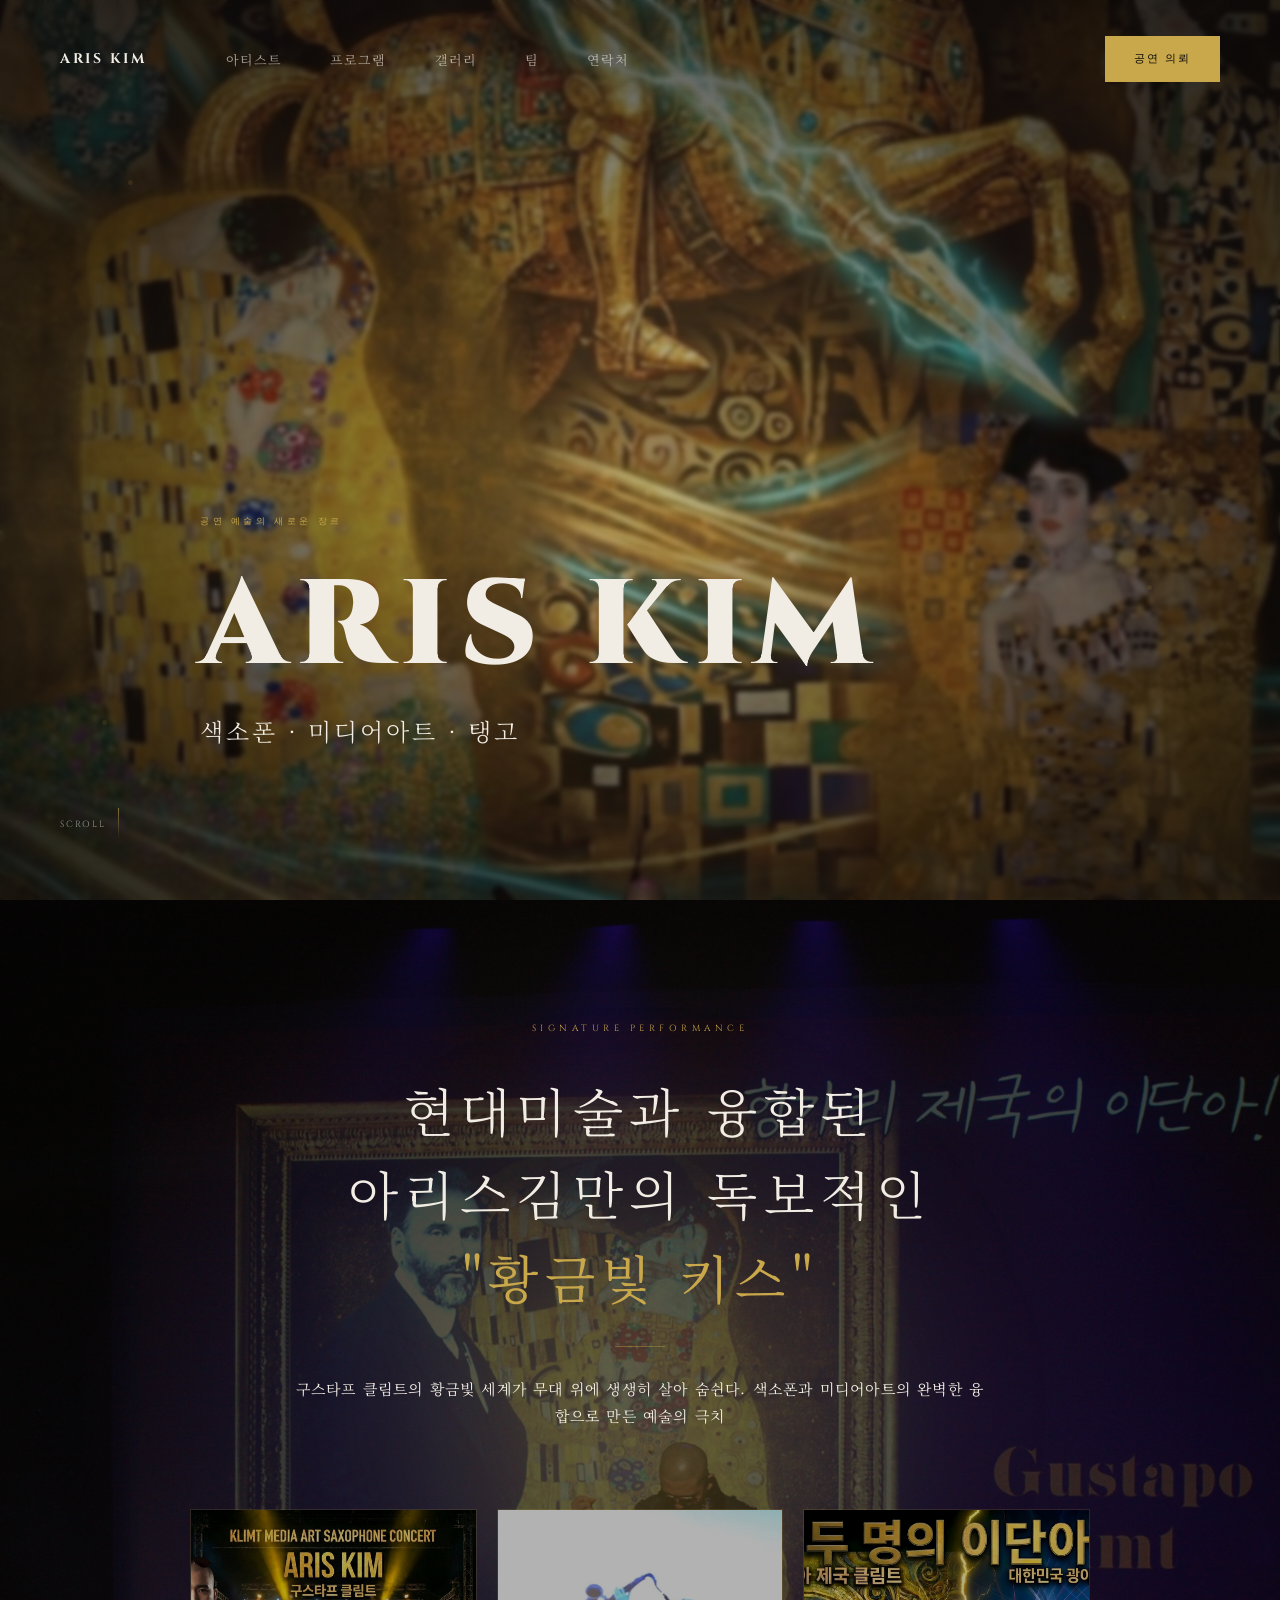
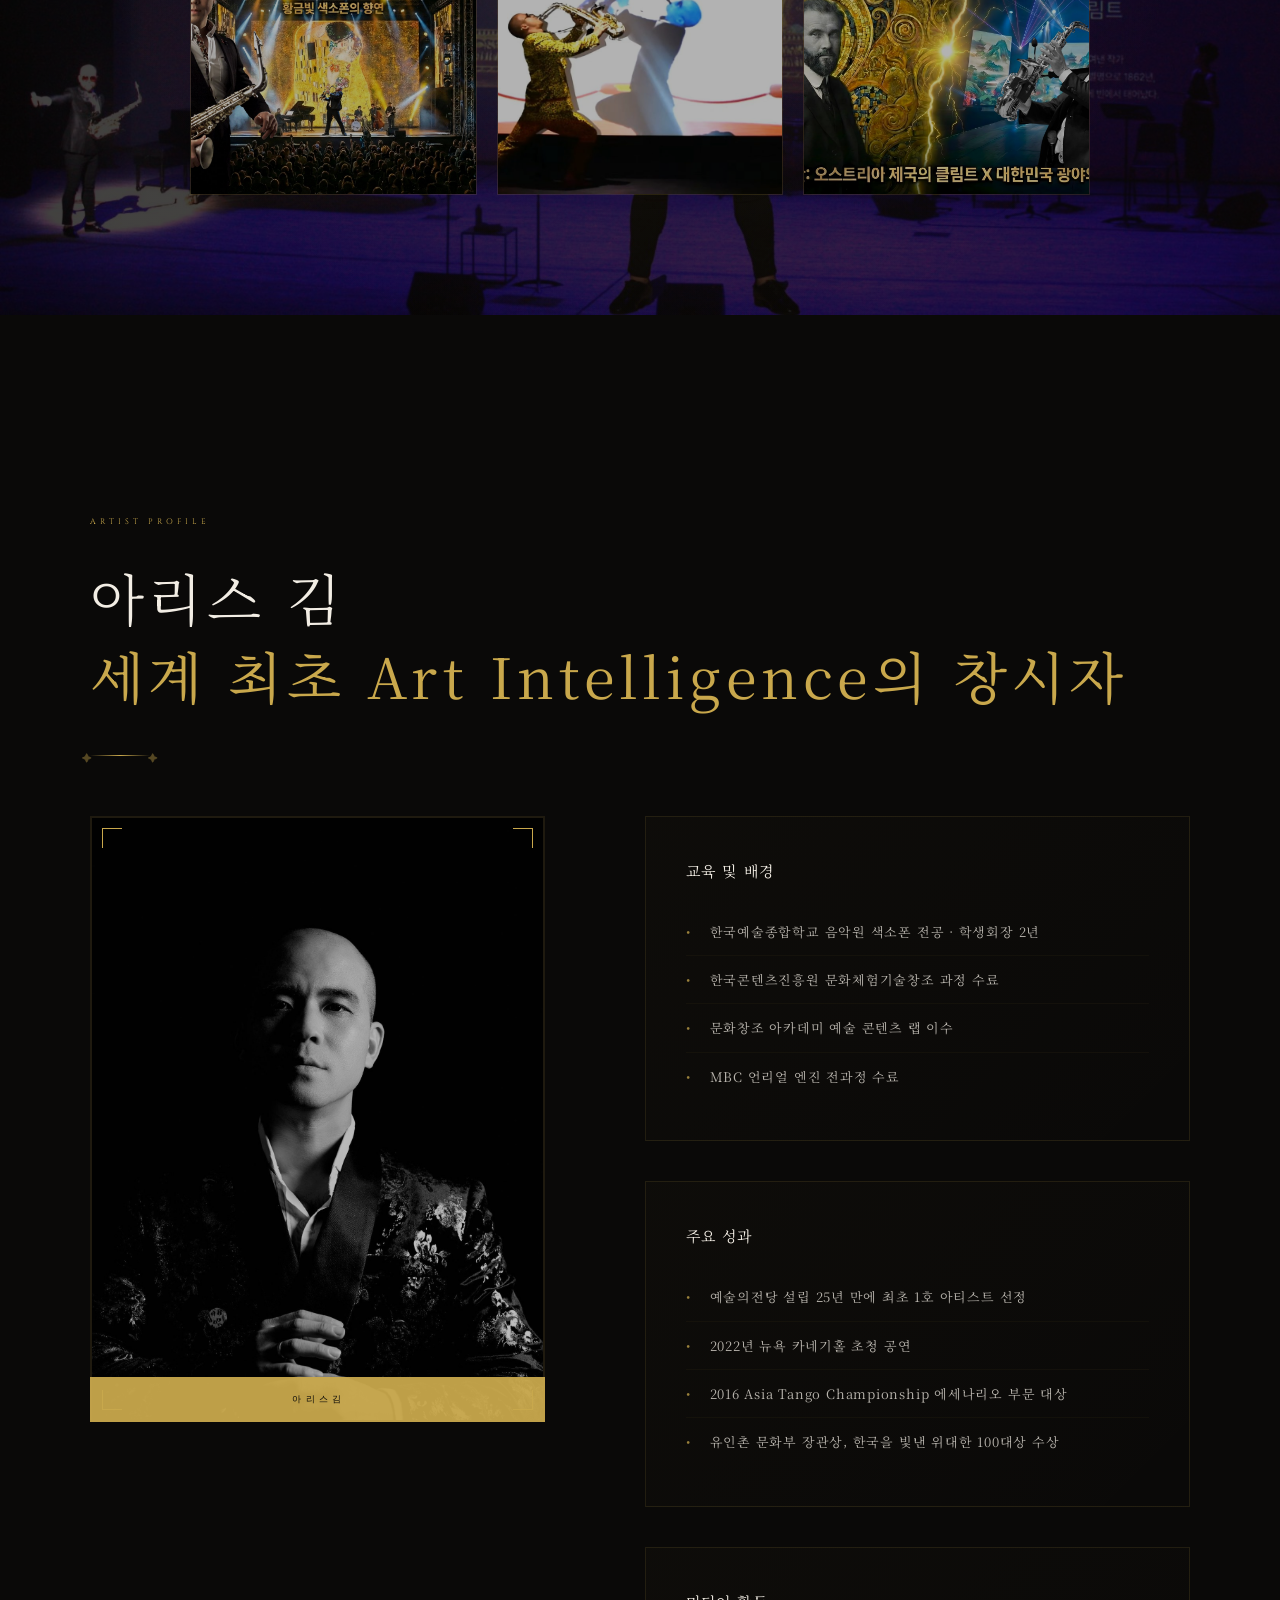
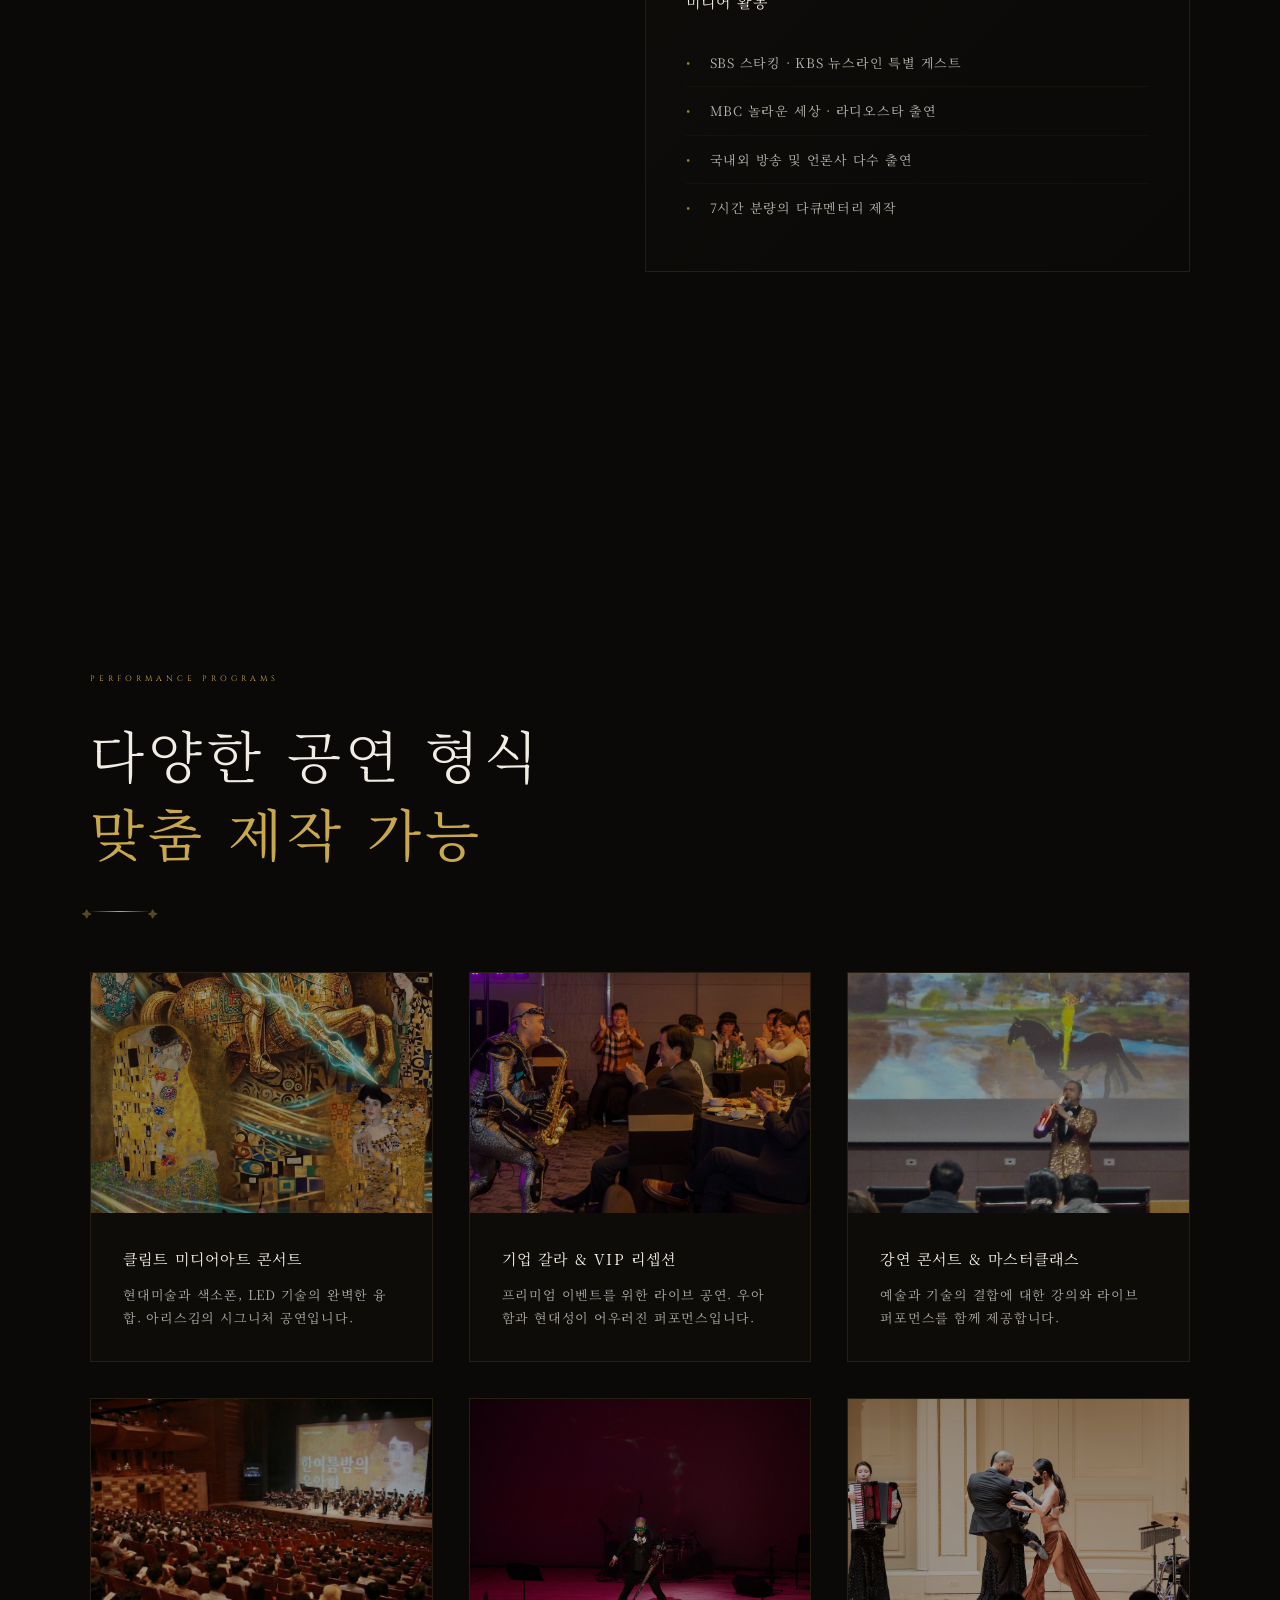
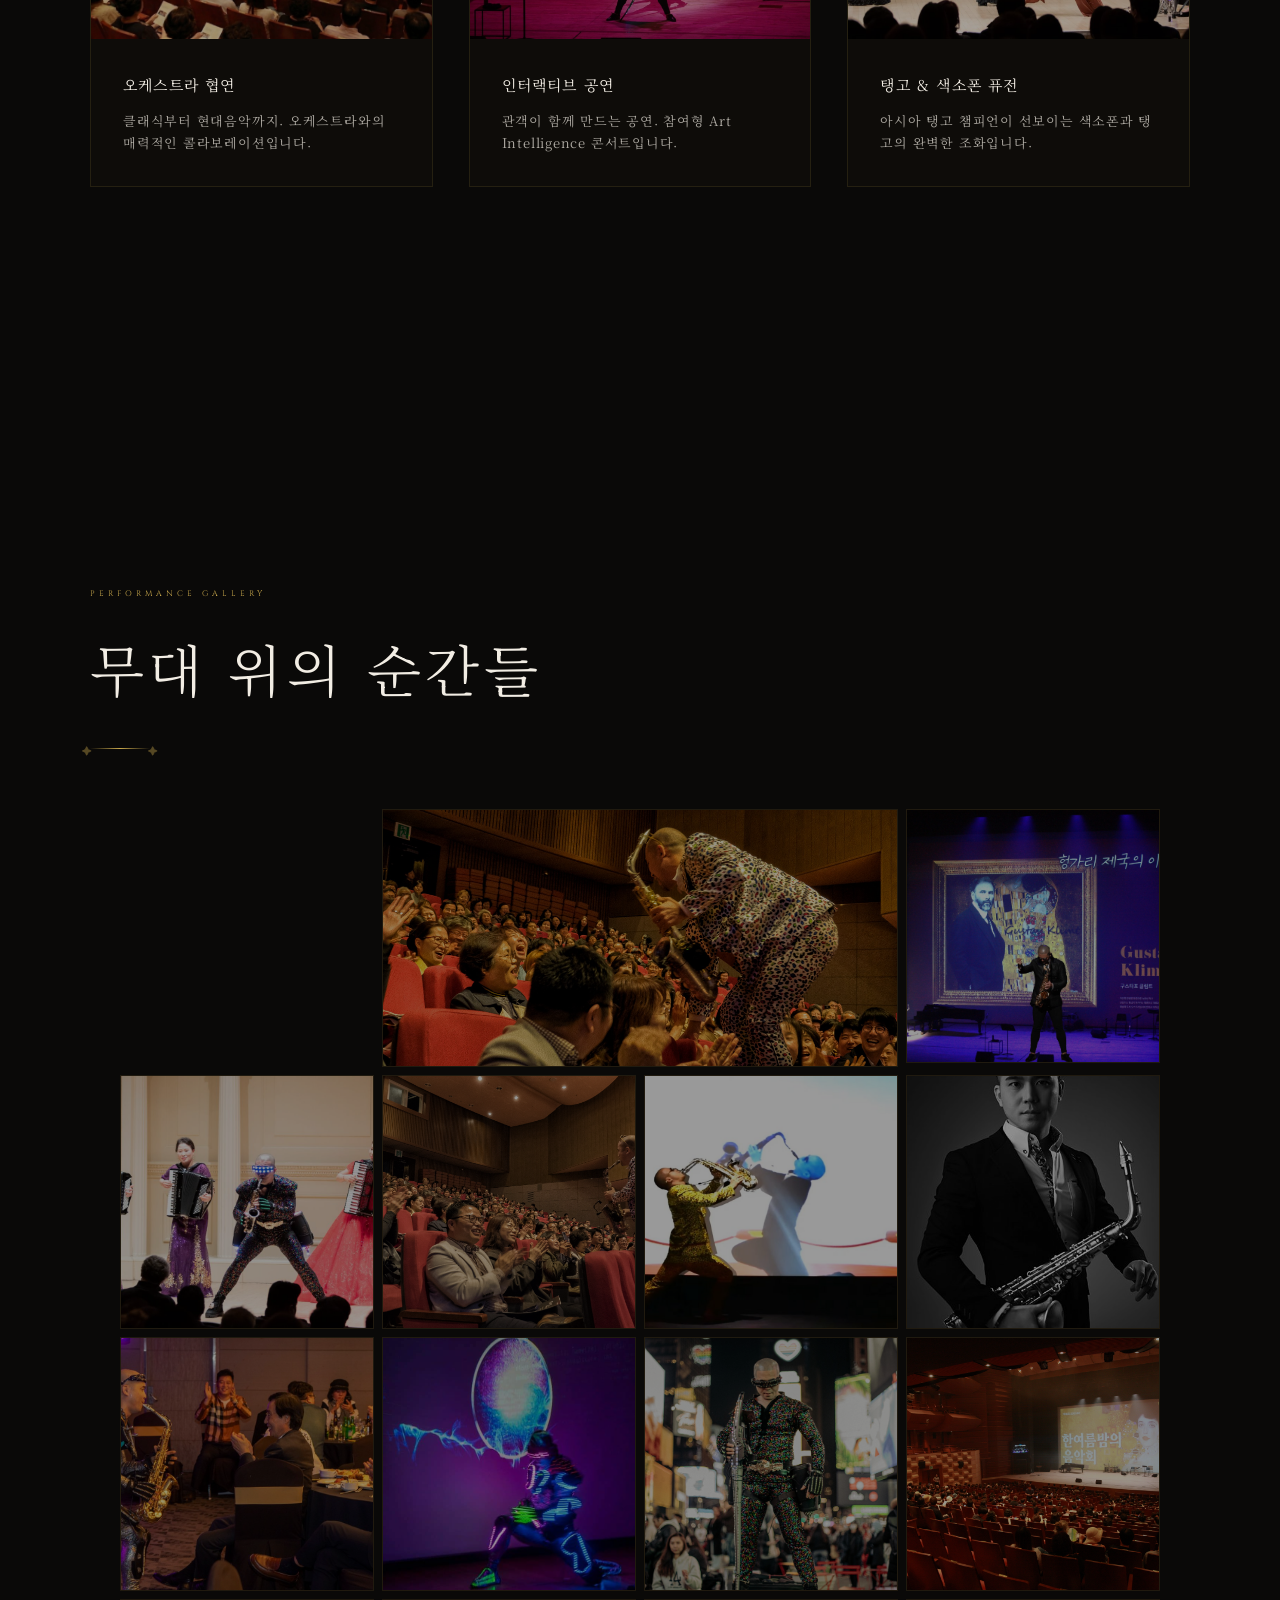
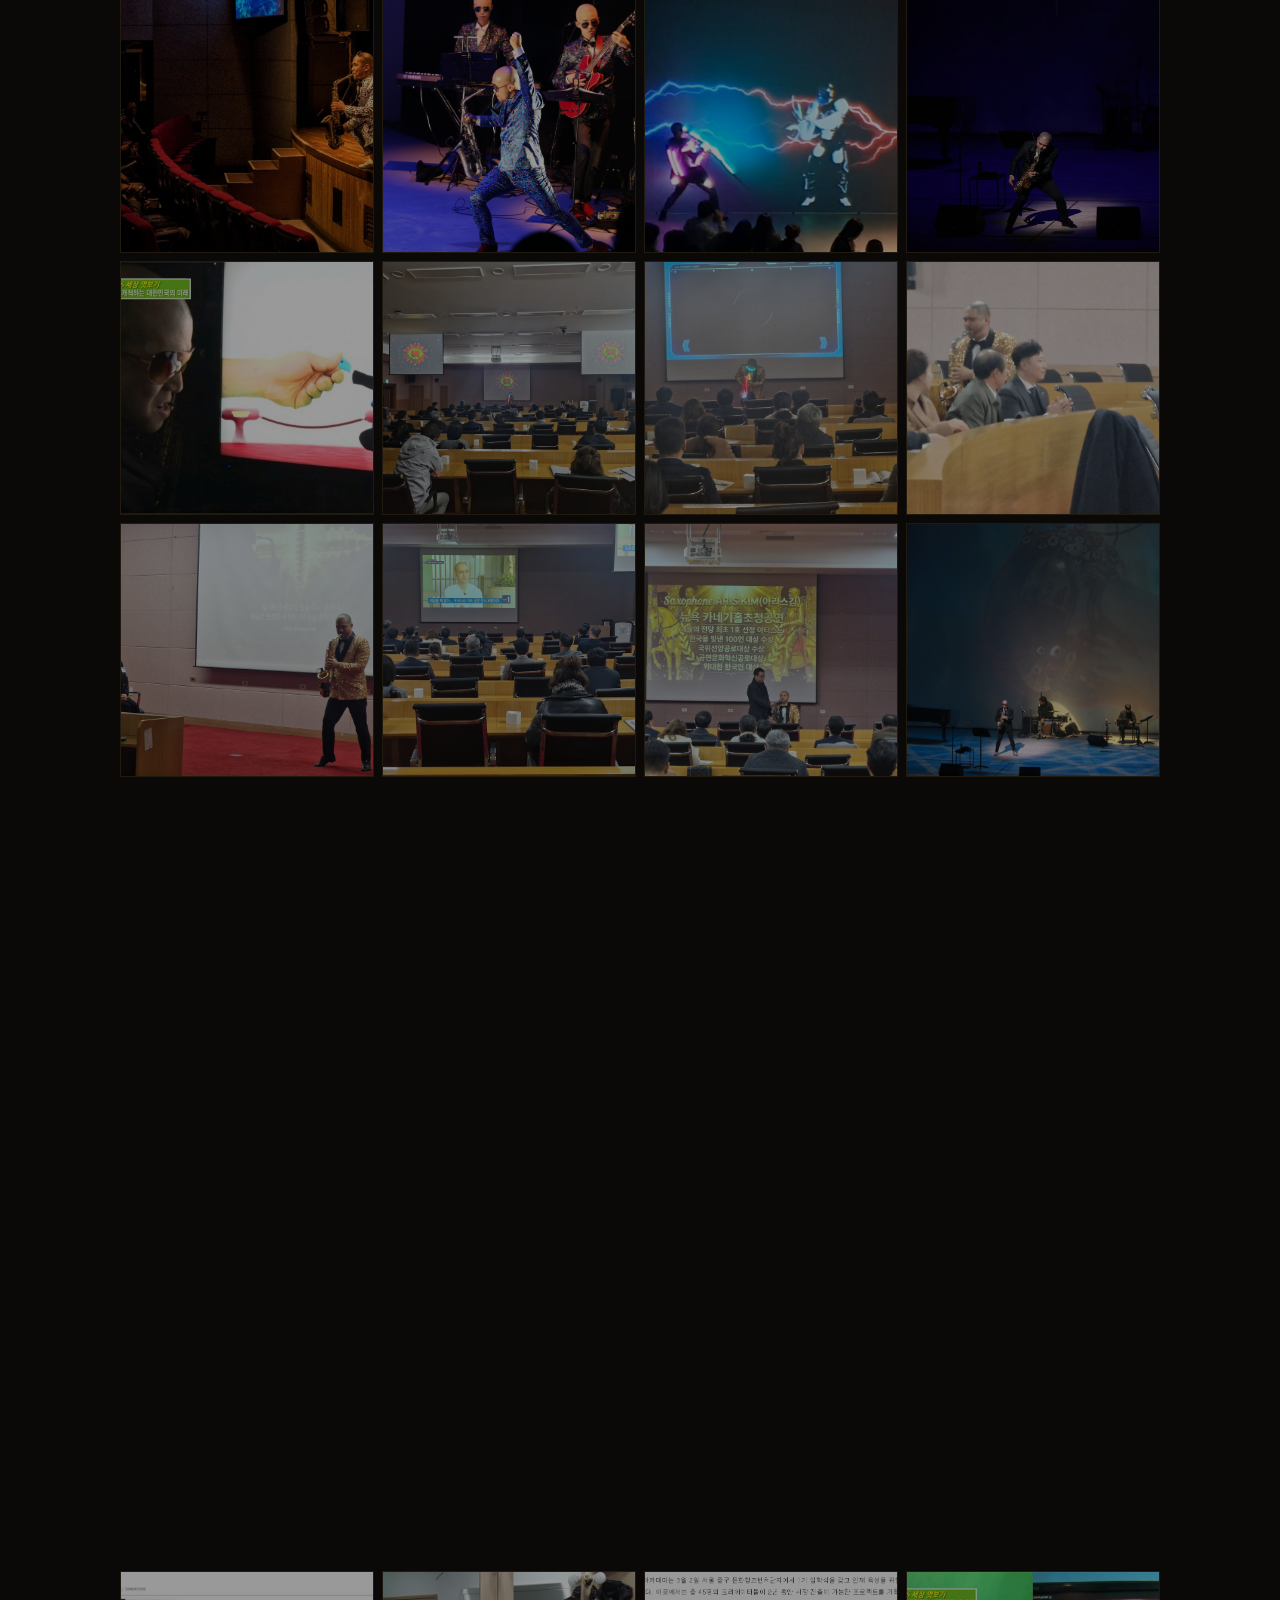
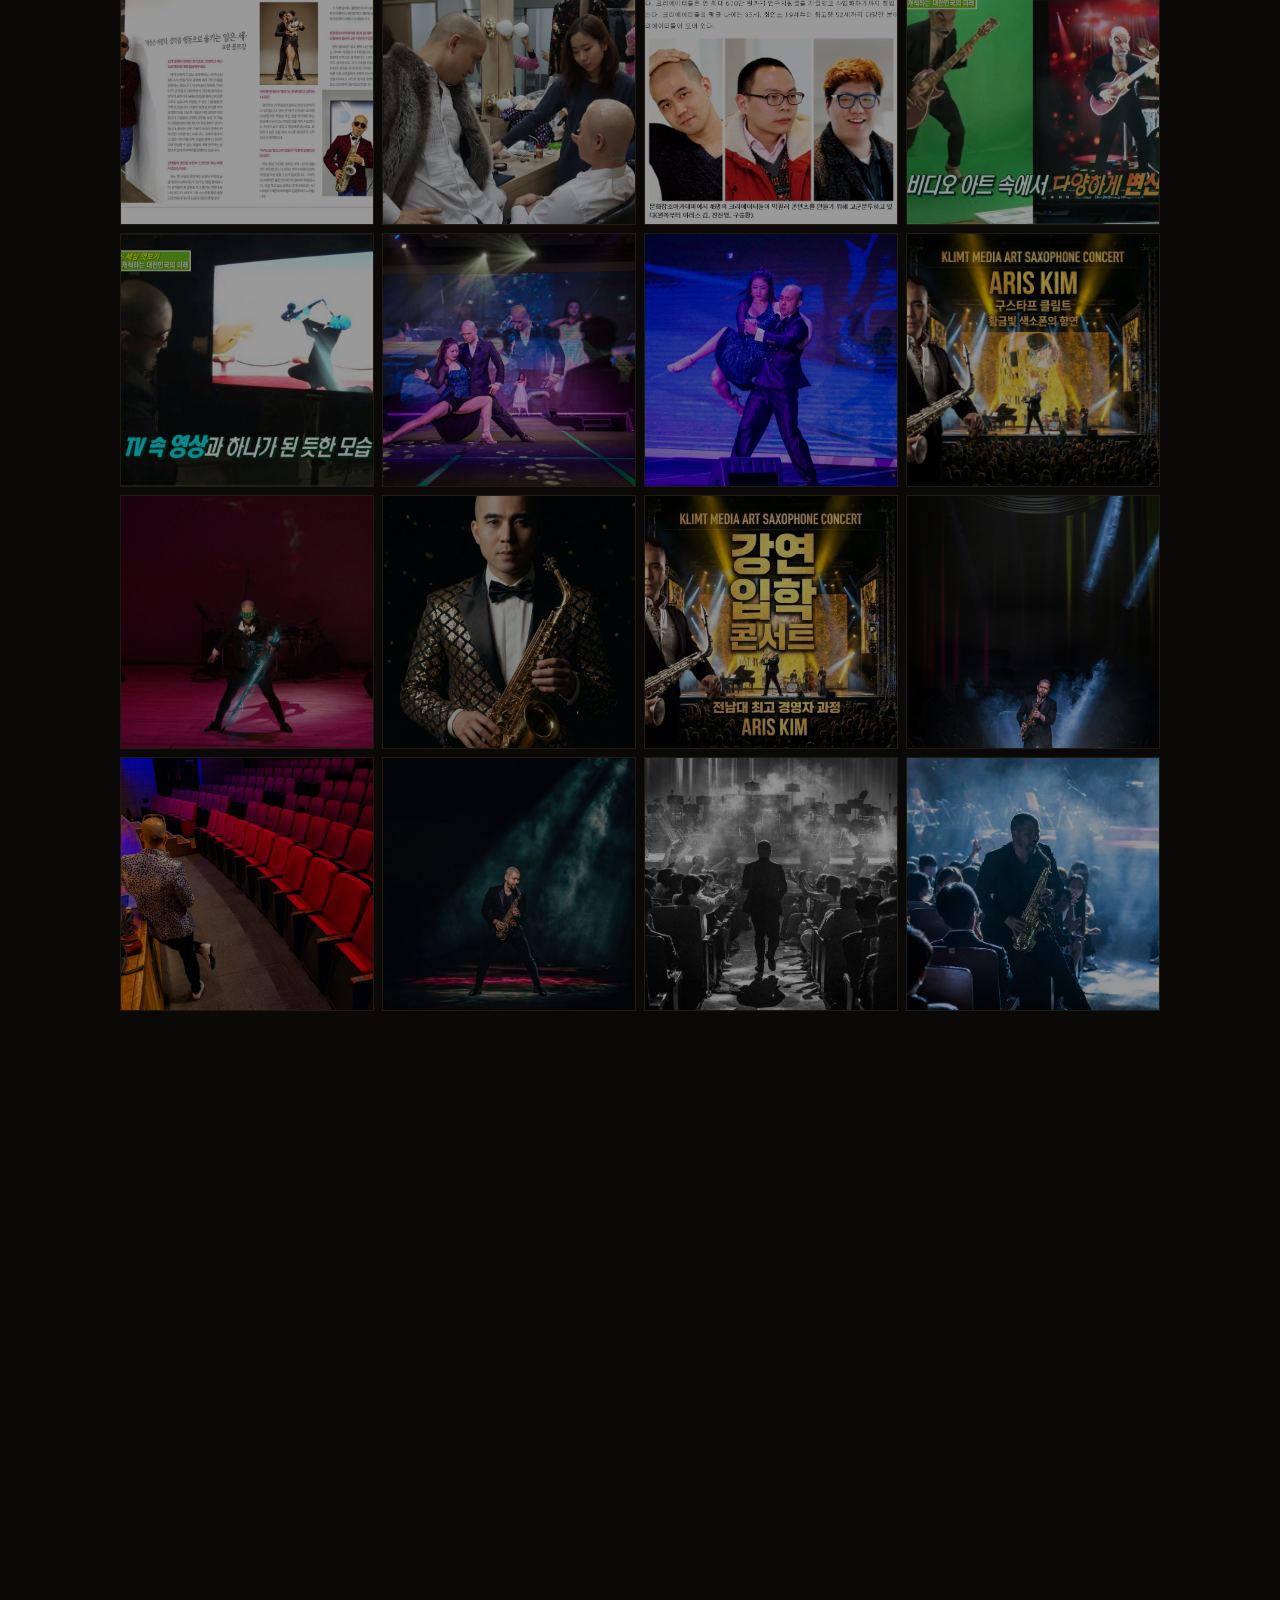
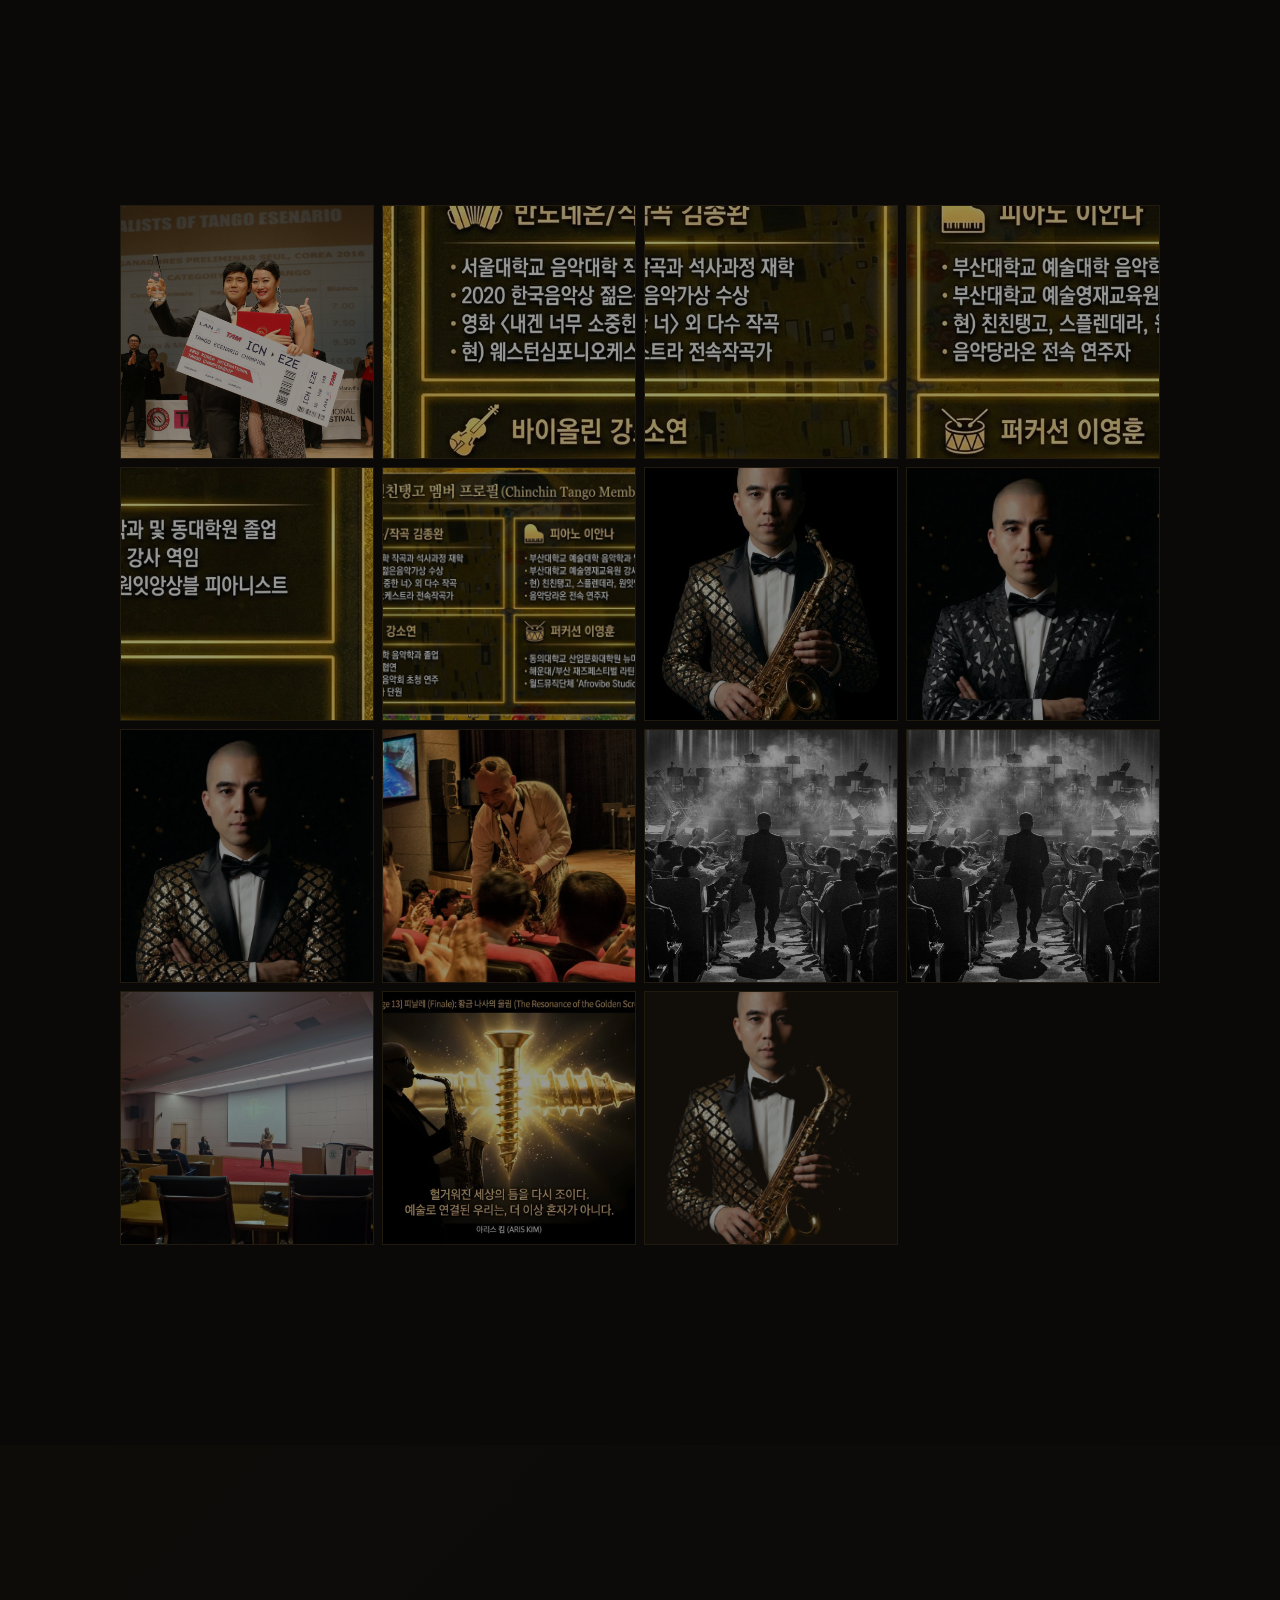
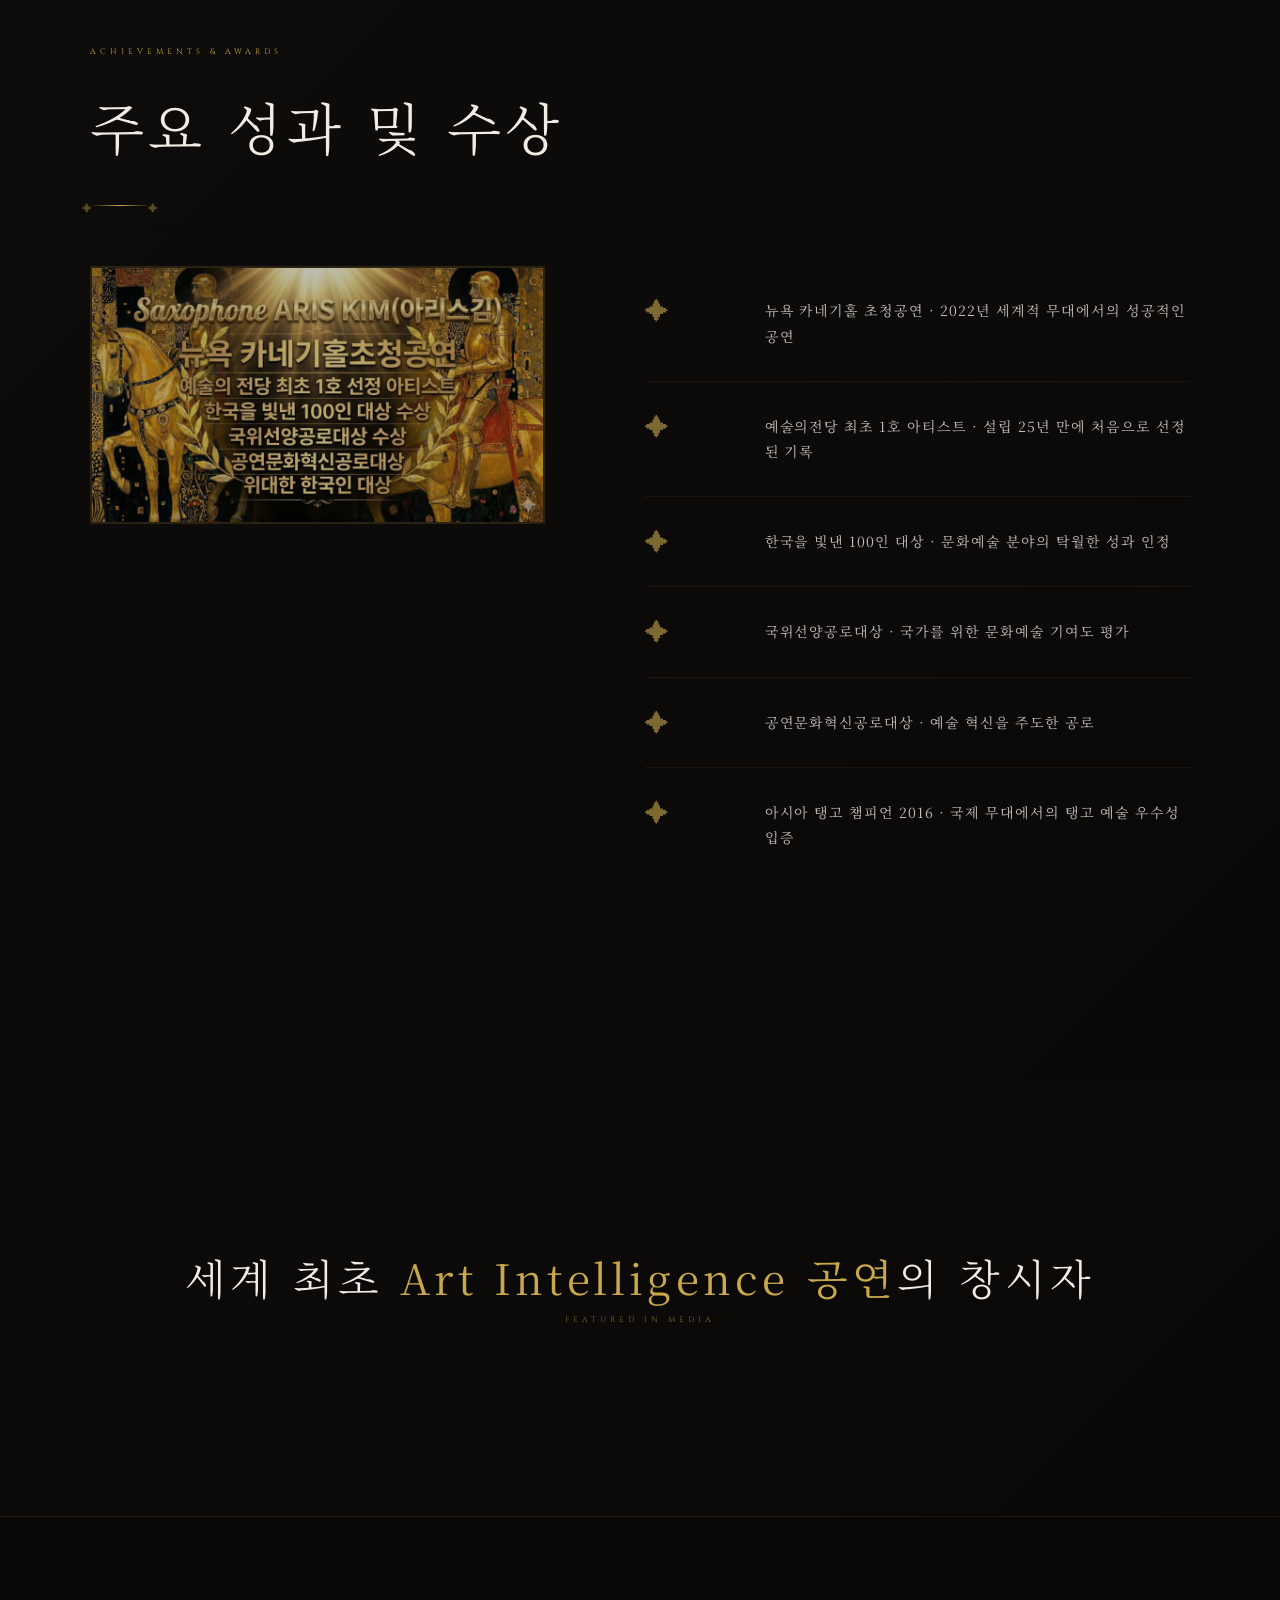
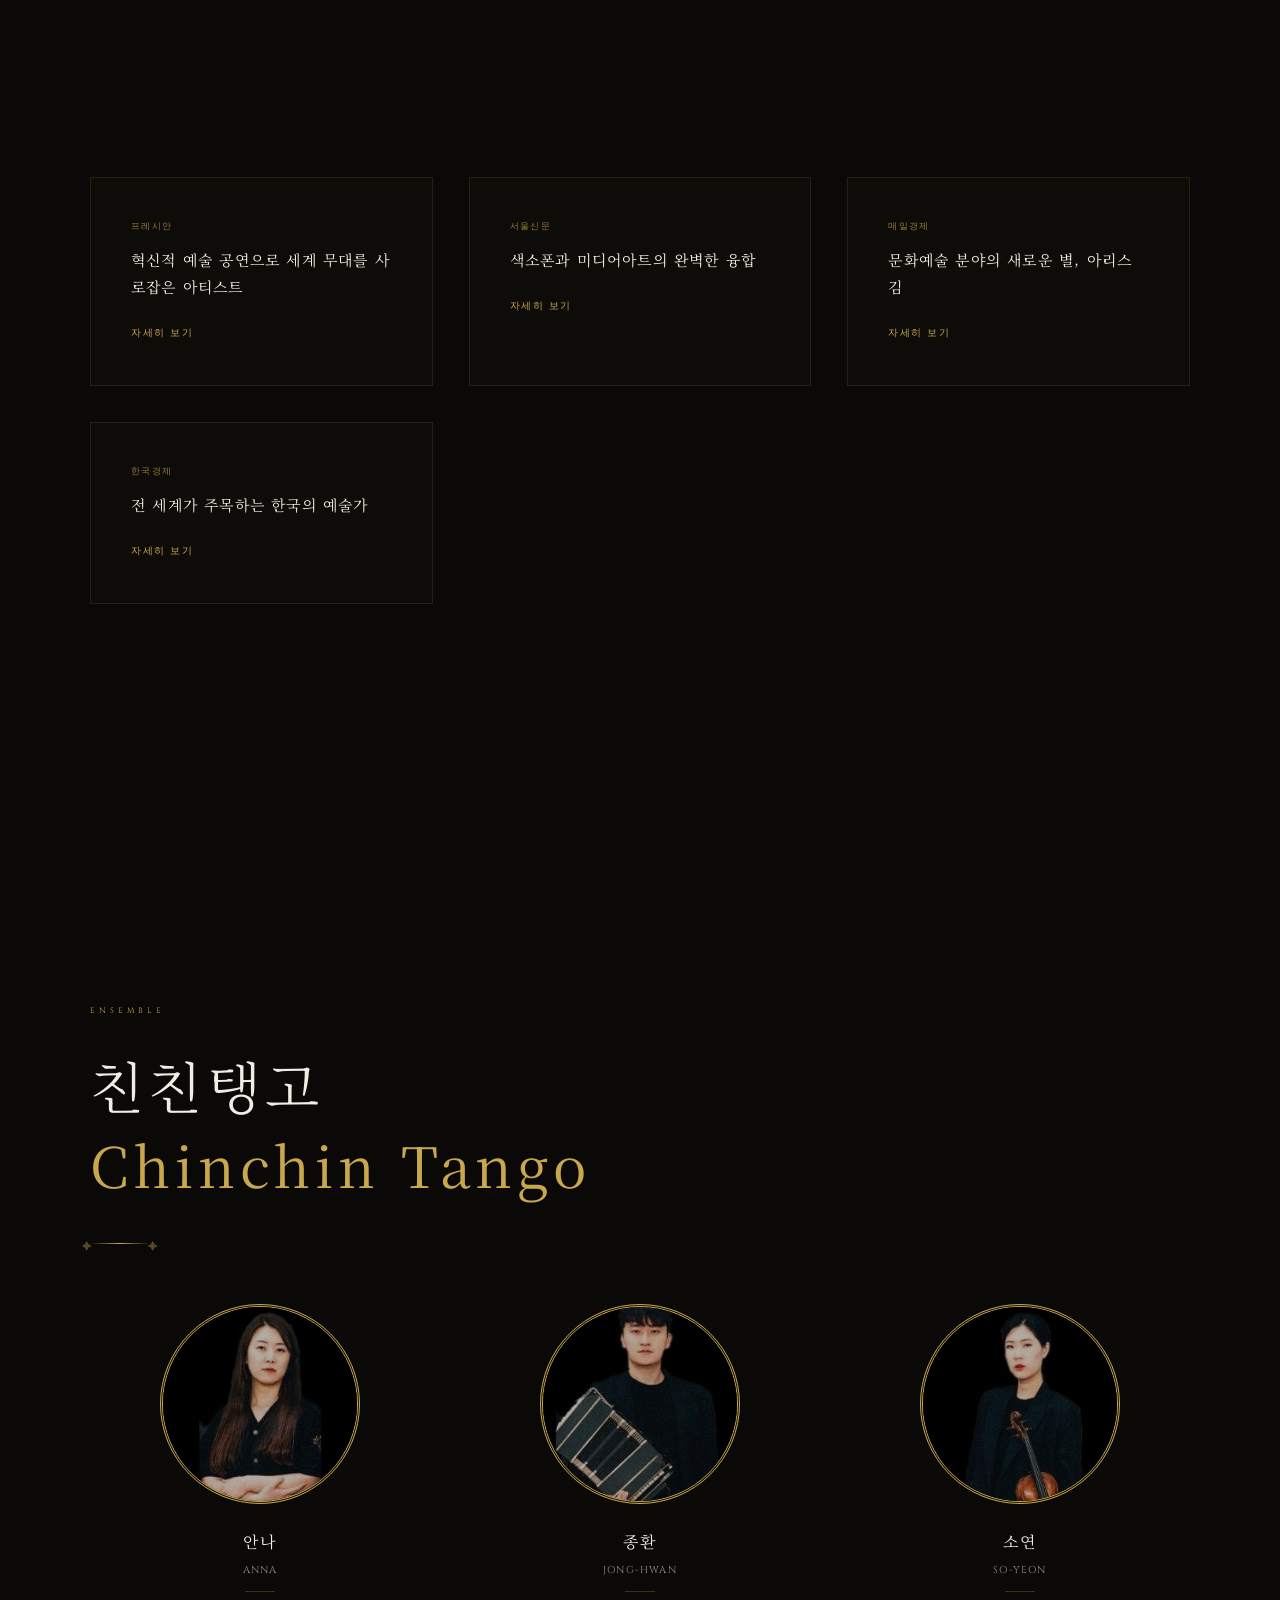
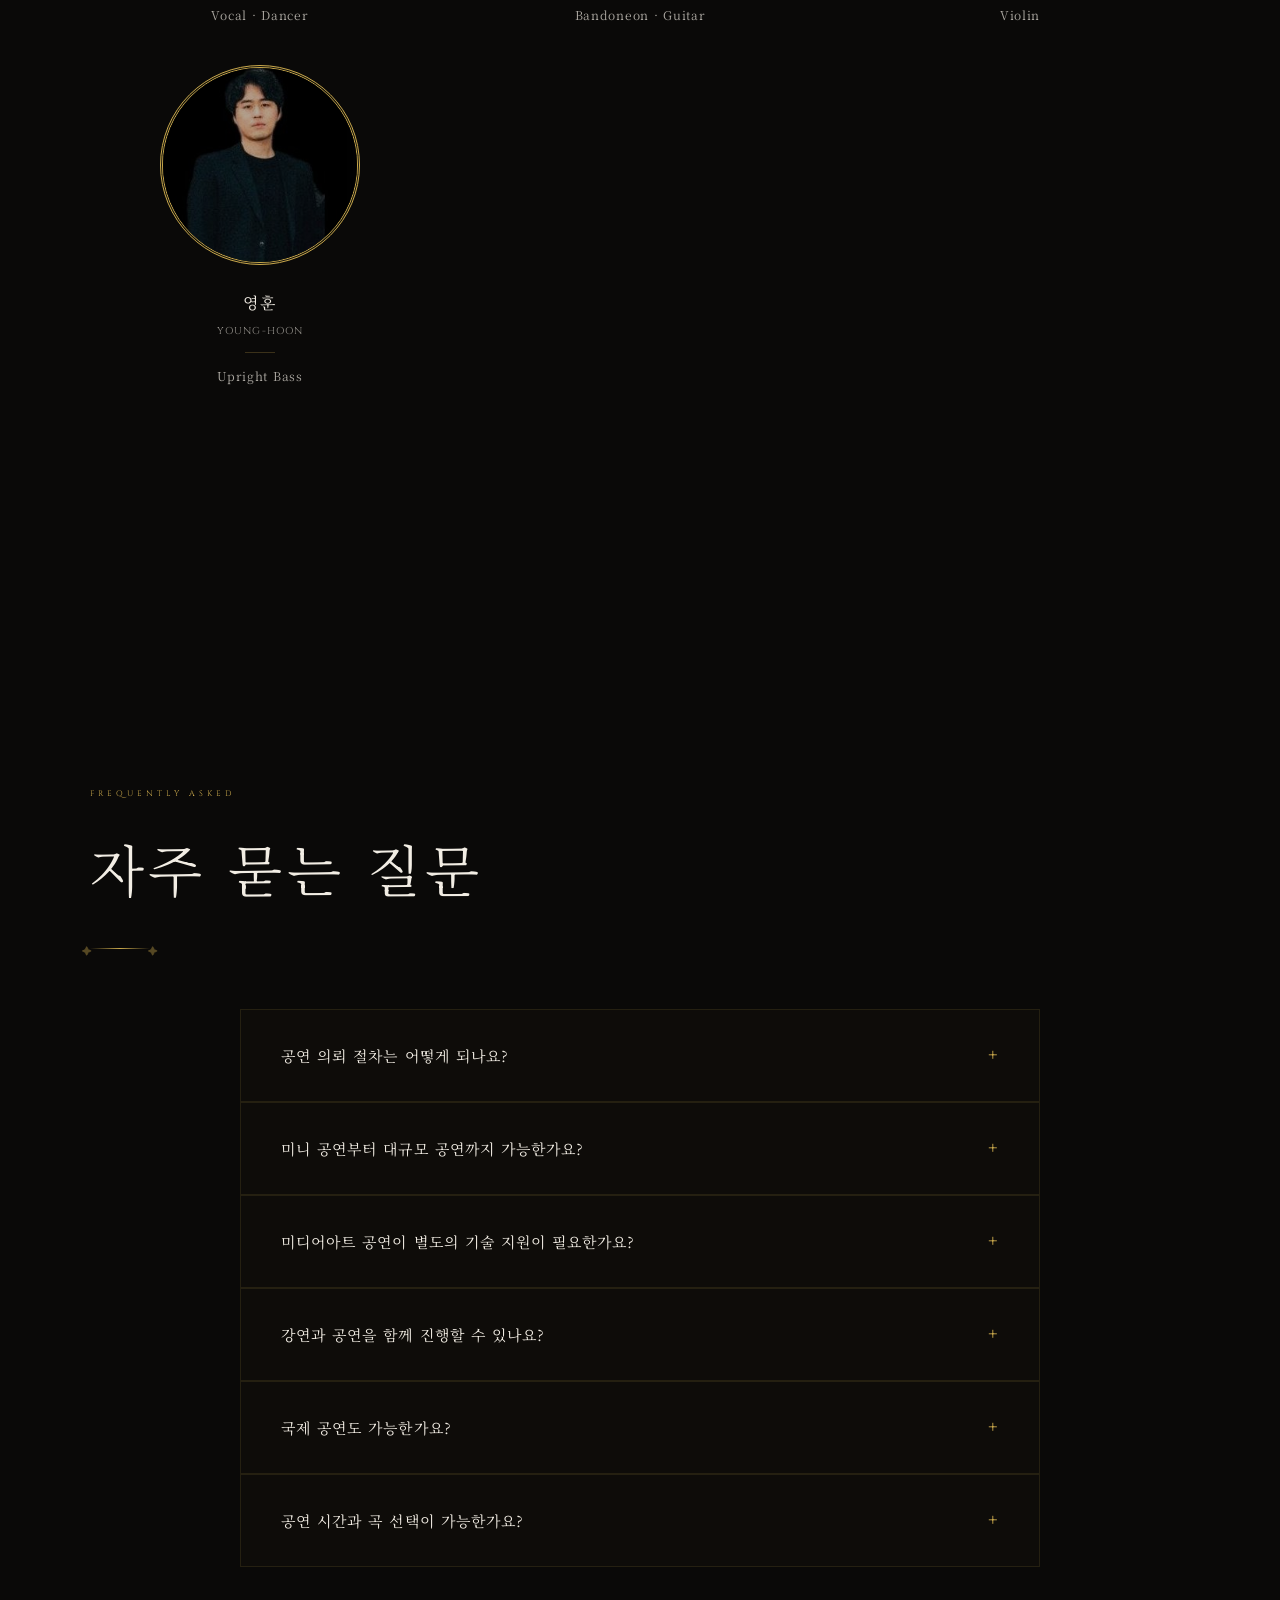
==== commit 30a9ab32: "update" ====
--- a/booking.html
+++ b/booking.html
@@ -4,24 +4,51 @@
   <meta charset="UTF-8">
   <meta name="viewport" content="width=device-width,initial-scale=1">
   <title>ARIS KIM · Concert Portfolio · 아리스김 색소폰 공연</title>
+  <link rel="preconnect" href="https://fonts.googleapis.com">
+  <link rel="preconnect" href="https://fonts.gstatic.com" crossorigin>
+  <link href="https://fonts.googleapis.com/css2?family=Cinzel:wght@400;700;900&family=Noto+Serif+KR:wght@200;300;400;500;700&display=swap" rel="stylesheet">
   <style>
     * { margin: 0; padding: 0; box-sizing: border-box; }
     :root {
       --gold: #C9A84C;
+      --light-gold: #D4B85A;
+      --dark-gold: #8B7332;
       --bg: #0A0908;
-      --deep: #0E0C09;
       --text: #F2EDE4;
-      --sub: rgba(242,237,228,0.6);
-    }
+      --accent: rgba(201,168,76,0.08);
+    }
+
     html { scroll-behavior: smooth; }
     body {
       background: var(--bg);
       color: var(--text);
       font-family: 'Noto Serif KR', serif;
-      line-height: 1.6;
+      line-height: 1.8;
       overflow-x: hidden;
     }
-    .ai { font-family: 'Cinzel', serif; letter-spacing: .12em; }
+
+    /* ════════════════════════════════════════
+       GOLDEN FLOATING PARTICLES
+       ════════════════════════════════════════ */
+    .golden-dust {
+      position: fixed;
+      width: 5px;
+      height: 5px;
+      background: var(--gold);
+      border-radius: 50%;
+      opacity: 0.12;
+      pointer-events: none;
+      z-index: 1;
+    }
+    @keyframes float-dust {
+      0%, 100% { transform: translateY(0px); }
+      50% { transform: translateY(-30px); }
+    }
+    .dust-1 { top: 20%; left: 10%; animation: float-dust 8s ease-in-out infinite; }
+    .dust-2 { top: 35%; right: 12%; animation: float-dust 10s ease-in-out infinite 1s; }
+    .dust-3 { top: 50%; left: 15%; animation: float-dust 9s ease-in-out infinite 0.5s; }
+    .dust-4 { top: 65%; right: 10%; animation: float-dust 11s ease-in-out infinite 1.5s; }
+    .dust-5 { top: 80%; left: 8%; animation: float-dust 7s ease-in-out infinite 0.8s; }
 
     /* ════════════════════════════════════════
        PROGRESS BAR
@@ -30,11 +57,12 @@
       position: fixed;
       top: 0;
       left: 0;
-      height: 1px;
-      background: var(--gold);
+      height: 2px;
+      background: linear-gradient(90deg, var(--gold), var(--light-gold));
       width: 0%;
       z-index: 2001;
-      transition: width .1s linear;
+      transition: width 0.15s linear;
+      box-shadow: 0 0 12px rgba(201,168,76,0.4);
     }
 
     /* ════════════════════════════════════════
@@ -50,1640 +78,1161 @@
       display: flex;
       align-items: center;
       justify-content: space-between;
-      padding: 28px 52px;
-      transition: all .4s cubic-bezier(.4,0,.2,1);
-    }
-    #nav.on {
-      background: rgba(10,9,8,0.92);
-      backdrop-filter: blur(8px);
-      border-bottom: 1px solid rgba(201,168,76,.08);
-      padding: 16px 52px;
-    }
-    .nlogo {
+      padding: 36px 60px;
+      transition: all 0.4s ease;
+    }
+    #nav.scroll {
+      background: rgba(10,9,8,0.96);
+      backdrop-filter: blur(16px);
+      border-bottom: 1px solid rgba(201,168,76,0.15);
+      padding: 20px 60px;
+      box-shadow: 0 4px 24px rgba(0,0,0,0.3);
+    }
+
+    .nav-logo {
       font-family: 'Cinzel', serif;
-      font-size: clamp(13px, 1.3vw, 16px);
-      letter-spacing: .14em;
+      font-size: 14px;
+      font-weight: 700;
+      letter-spacing: 0.18em;
       color: var(--text);
       text-decoration: none;
-      font-weight: 700;
-      transition: color .3s;
-    }
-    .nlogo:hover { color: var(--gold); }
-    .nlinks {
+      transition: color 0.3s;
+    }
+    .nav-logo:hover { color: var(--gold); }
+
+    .nav-links {
       display: flex;
+      list-style: none;
       gap: 48px;
-      list-style: none;
+      margin-left: 80px;
       flex: 1;
-      margin-left: 80px;
-    }
-    .nlinks a {
+    }
+    .nav-links a {
       font-family: 'Noto Serif KR', serif;
       font-size: 13px;
-      letter-spacing: .08em;
+      letter-spacing: 0.08em;
       color: var(--text);
       text-decoration: none;
-      transition: color .3s;
-      opacity: 0.7;
-    }
-    .nlinks a:hover {
+      opacity: 0.65;
+      transition: all 0.3s;
+      position: relative;
+    }
+    .nav-links a::after {
+      content: '';
+      position: absolute;
+      bottom: -4px;
+      left: 0;
+      width: 0;
+      height: 1px;
+      background: var(--gold);
+      transition: width 0.3s;
+    }
+    .nav-links a:hover {
       color: var(--gold);
       opacity: 1;
     }
+    .nav-links a:hover::after { width: 100%; }
+
     .nav-right {
       display: flex;
-      gap: 32px;
+      gap: 24px;
       align-items: center;
     }
-    #back-home-btn {
+    .nav-cta {
       font-family: 'Cinzel', serif;
       font-size: 11px;
-      letter-spacing: .2em;
-      color: var(--gold);
-      text-decoration: none;
-      opacity: 0;
-      pointer-events: none;
-      transition: opacity .4s cubic-bezier(.4,0,.2,1);
-    }
-    #back-home-btn.show {
-      opacity: 1;
-      pointer-events: auto;
-    }
-    .ncta {
-      font-family: 'Cinzel', serif;
-      font-size: 11px;
-      letter-spacing: .2em;
+      letter-spacing: 0.18em;
       color: var(--bg);
       background: var(--gold);
       padding: 12px 28px;
       text-decoration: none;
-      transition: all .3s;
-    }
-    .ncta:hover {
-      background: rgba(201,168,76,0.85);
-    }
-
-    /* Mobile hamburger */
+      transition: all 0.3s;
+      display: inline-block;
+      border: 1px solid var(--gold);
+    }
+    .nav-cta:hover {
+      background: transparent;
+      color: var(--gold);
+    }
+
     .nav-ham {
       display: none;
       width: 24px;
-      height: 18px;
+      height: 20px;
       background: none;
       border: none;
       cursor: pointer;
       flex-direction: column;
-      gap: 4px;
+      gap: 5px;
       z-index: 2001;
     }
     .nav-ham span {
       width: 100%;
       height: 1.5px;
       background: var(--text);
-      transition: all .3s;
-    }
-    .nav-ham.on span:nth-child(1) {
-      transform: rotate(45deg) translate(8px, 8px);
-    }
-    .nav-ham.on span:nth-child(2) {
-      opacity: 0;
-    }
-    .nav-ham.on span:nth-child(3) {
-      transform: rotate(-45deg) translate(7px, -7px);
-    }
-    #bmob {
+      transition: all 0.3s;
+    }
+    .nav-ham.active span:nth-child(1) { transform: rotate(45deg) translateY(11px); }
+    .nav-ham.active span:nth-child(2) { opacity: 0; }
+    .nav-ham.active span:nth-child(3) { transform: rotate(-45deg) translateY(-11px); }
+
+    #nav-mobile {
       display: none;
       position: fixed;
       inset: 0;
-      background: var(--deep);
+      background: var(--bg);
       z-index: 1999;
       flex-direction: column;
       padding: 100px 40px 40px;
       gap: 0;
       overflow-y: auto;
     }
-    #bmob.on {
-      display: flex;
-    }
-    #bmob a {
+    #nav-mobile.active { display: flex; }
+    #nav-mobile a {
       font-family: 'Noto Serif KR', serif;
       font-size: 15px;
-      letter-spacing: .08em;
+      letter-spacing: 0.08em;
       color: var(--text);
       text-decoration: none;
-      padding: 16px 0;
-      border-bottom: 1px solid rgba(201,168,76,.06);
-      transition: color .3s;
-    }
-    #bmob a:hover {
-      color: var(--gold);
-    }
-    .bmcta {
-      background: var(--gold);
-      color: var(--bg) !important;
-      margin-top: 24px;
-      padding: 16px !important;
+      padding: 18px 0;
+      border-bottom: 1px solid rgba(201,168,76,0.08);
+      transition: color 0.3s;
+    }
+    #nav-mobile a:hover { color: var(--gold); }
+    #nav-mobile .nav-cta {
+      margin-top: 32px;
+      padding: 16px;
       text-align: center;
+      width: 100%;
     }
 
     /* ════════════════════════════════════════
-       GLOBAL UTILITIES
+       UTILITIES
        ════════════════════════════════════════ */
-    .sec { background: var(--bg); padding: 200px 52px; position: relative; }
-    .si { max-width: 1000px; margin: 0 auto; }
-    .slabel {
+    .section {
+      background: var(--bg);
+      padding: 200px 60px;
+      position: relative;
+    }
+    .container {
+      max-width: 1100px;
+      margin: 0 auto;
+    }
+
+    .section-label {
       font-family: 'Cinzel', serif;
       font-size: 8px;
-      letter-spacing: .5em;
+      letter-spacing: 0.5em;
       color: var(--gold);
       opacity: 0.6;
+      margin-bottom: 28px;
+      text-transform: uppercase;
       display: block;
-      margin-bottom: 24px;
-      text-transform: uppercase;
-    }
-    .stitle {
+    }
+
+    .section-title {
       font-family: 'Noto Serif KR', serif;
-      font-size: clamp(32px, 4vw, 56px);
-      font-weight: 200;
-      letter-spacing: .08em;
+      font-size: clamp(32px, 5vw, 56px);
+      font-weight: 300;
+      letter-spacing: 0.08em;
       line-height: 1.4;
       color: var(--text);
-      margin-bottom: 32px;
-    }
-    .stitle em {
+      margin-bottom: 40px;
+    }
+    .section-title em {
       color: var(--gold);
       font-style: normal;
-      font-weight: 300;
-    }
-    .grule {
-      width: 40px;
+      font-weight: 400;
+    }
+
+    .ornament-divider {
+      width: 60px;
       height: 1px;
-      background: var(--gold);
-      opacity: 0.3;
-      margin: 28px 0 0;
-    }
-
-    /* Scroll reveal animations */
-    .rv, .rvl, .rvr {
+      background: linear-gradient(90deg, transparent, var(--gold), transparent);
+      margin: 32px 0;
+      position: relative;
+    }
+    .ornament-divider::before,
+    .ornament-divider::after {
+      content: '✦';
+      position: absolute;
+      top: -6px;
+      font-size: 10px;
+      color: var(--gold);
+      opacity: 0.4;
+    }
+    .ornament-divider::before { left: -8px; }
+    .ornament-divider::after { right: -8px; }
+
+    .golden-frame {
+      border: 2px double rgba(201,168,76,0.2);
+      position: relative;
+      padding: 2px;
+    }
+    .golden-frame::before,
+    .golden-frame::after {
+      content: '';
+      position: absolute;
+      width: 12px;
+      height: 12px;
+      border: 1px solid var(--gold);
+    }
+    .golden-frame::before {
+      top: -6px;
+      left: -6px;
+    }
+    .golden-frame::after {
+      bottom: -6px;
+      right: -6px;
+    }
+
+    /* Scroll reveal */
+    .reveal {
       opacity: 0;
-      transform: translateY(24px);
-      transition: all .8s cubic-bezier(.4,0,.2,1);
-    }
-    .rv.on, .rvl.on, .rvr.on {
+      transform: translateY(30px);
+      transition: all 0.9s cubic-bezier(0.2, 0.3, 0.25, 0.9);
+    }
+    .reveal.visible {
       opacity: 1;
       transform: translateY(0);
     }
 
     /* ════════════════════════════════════════
-       HERO SECTION (100vh)
+       HERO SECTION
        ════════════════════════════════════════ */
     #hero {
       position: relative;
       width: 100%;
-      height: 100vh;
-      overflow: hidden;
+      min-height: 100vh;
       display: flex;
       align-items: flex-end;
-      padding-bottom: 80px;
-    }
-    .hbg {
+      justify-content: center;
+      overflow: hidden;
+      padding-bottom: 100px;
+    }
+
+    .hero-bg {
       position: absolute;
       inset: 0;
       width: 100%;
       height: 100%;
       object-fit: cover;
       object-position: center;
-    }
-    .hov {
+      animation: subtle-zoom 15s ease-in-out infinite alternate;
+    }
+
+    @keyframes subtle-zoom {
+      from { transform: scale(1); }
+      to { transform: scale(1.06); }
+    }
+
+    .hero-overlay {
       position: absolute;
       inset: 0;
-      background: linear-gradient(180deg,
-        rgba(10,9,8,0) 0%,
-        rgba(10,9,8,0.3) 40%,
-        rgba(10,9,8,0.65) 100%);
-    }
-    .hcon {
+      background: radial-gradient(ellipse 800px 600px at center, rgba(10,9,8,0.2), rgba(10,9,8,0.85));
+      backdrop-filter: blur(2px);
+    }
+
+    .hero-glow {
+      position: absolute;
+      width: 800px;
+      height: 800px;
+      top: 50%;
+      left: 50%;
+      transform: translate(-50%, -50%);
+      background: radial-gradient(circle, rgba(201,168,76,0.25) 0%, transparent 70%);
+      filter: blur(100px);
+      animation: glow-pulse 6s ease-in-out infinite;
+      pointer-events: none;
+    }
+
+    @keyframes glow-pulse {
+      0%, 100% { opacity: 0.08; }
+      50% { opacity: 0.18; }
+    }
+
+    .hero-content {
       position: relative;
-      z-index: 1;
-      padding: 0 52px;
+      z-index: 10;
+      text-align: left;
       max-width: 1000px;
-    }
-    .hey {
+      width: 100%;
+      padding: 0 60px;
+    }
+
+    .hero-label {
       font-family: 'Cinzel', serif;
       font-size: 9px;
-      letter-spacing: .5em;
+      letter-spacing: 0.4em;
       color: var(--gold);
       opacity: 0.7;
-      margin-bottom: 28px;
+      margin-bottom: 32px;
       text-transform: uppercase;
-    }
-    .hen {
+      animation: fade-in-up 1s ease 0.2s both;
+    }
+
+    .hero-title {
       font-family: 'Cinzel', serif;
-      font-size: clamp(48px, 8vw, 96px);
+      font-size: clamp(56px, 10vw, 120px);
       font-weight: 900;
-      letter-spacing: .08em;
-      color: var(--text);
-      margin-bottom: 12px;
+      letter-spacing: 0.08em;
+      color: var(--text);
+      margin-bottom: 16px;
       line-height: 1.1;
-    }
-    .hkr {
+      animation: fade-in-up 1.2s ease 0.4s both;
+    }
+
+    .hero-subtitle {
       font-family: 'Noto Serif KR', serif;
-      font-size: clamp(14px, 1.6vw, 20px);
-      font-weight: 200;
-      letter-spacing: .1em;
+      font-size: clamp(16px, 2vw, 24px);
+      font-weight: 300;
+      letter-spacing: 0.12em;
       color: var(--text);
       opacity: 0.85;
-      margin-bottom: 40px;
-    }
-    .hero-badges-row {
-      display: flex;
-      flex-direction: column;
-      gap: 14px;
-      margin-bottom: 40px;
-    }
-    .hero-badge-item {
-      font-family: 'Nanum Myeongjo', serif;
-      font-size: 13px;
-      letter-spacing: .06em;
-      color: var(--text);
-      opacity: 0.75;
-    }
-    .hero-badge-item strong {
-      color: var(--gold);
-      font-weight: 700;
-    }
-    .htag {
-      font-family: 'Noto Serif KR', serif;
-      font-size: 14px;
-      letter-spacing: .08em;
-      line-height: 2;
-      color: var(--text);
-      opacity: 0.8;
       margin-bottom: 48px;
-      max-width: 700px;
-    }
-    .hbtns {
-      display: flex;
-      gap: 20px;
-    }
-    .btn-cta {
-      font-family: 'Cinzel', serif;
-      font-size: 11px;
-      letter-spacing: .2em;
-      color: var(--bg);
-      background: var(--gold);
-      padding: 14px 36px;
-      text-decoration: none;
-      transition: all .3s cubic-bezier(.4,0,.2,1);
-      display: inline-block;
-    }
-    .btn-cta:hover {
-      background: rgba(201,168,76,0.85);
-      transform: translateY(-2px);
-    }
-    .btn-sub {
-      font-family: 'Cinzel', serif;
-      font-size: 11px;
-      letter-spacing: .2em;
-      color: var(--gold);
-      border: 1px solid rgba(201,168,76,0.4);
-      padding: 14px 36px;
-      text-decoration: none;
-      transition: all .3s cubic-bezier(.4,0,.2,1);
-      display: inline-block;
-    }
-    .btn-sub:hover {
-      border-color: var(--gold);
-      background: rgba(201,168,76,0.06);
-    }
-    .hscroll {
+      animation: fade-in-up 1.2s ease 0.6s both;
+    }
+
+    @keyframes fade-in-up {
+      from {
+        opacity: 0;
+        transform: translateY(40px);
+      }
+      to {
+        opacity: 1;
+        transform: translateY(0);
+      }
+    }
+
+    .hero-scroll {
       position: absolute;
-      bottom: 40px;
-      left: 52px;
+      bottom: 60px;
+      left: 60px;
       display: flex;
       align-items: center;
       gap: 12px;
       opacity: 0.6;
-      animation: bounce 2s infinite;
-    }
-    .hscroll span {
+      animation: scroll-bounce 2.5s infinite;
+    }
+    .hero-scroll span {
       font-family: 'Cinzel', serif;
       font-size: 9px;
-      letter-spacing: .2em;
-      color: var(--text);
-    }
-    .hscroll-line {
-      width: 1px;
-      height: 28px;
-      background: var(--text);
-    }
-    @keyframes bounce {
+      letter-spacing: 0.2em;
+      color: var(--text);
+    }
+    .hero-scroll-line {
+      width: 1.5px;
+      height: 32px;
+      background: linear-gradient(180deg, var(--gold), transparent);
+    }
+    @keyframes scroll-bounce {
       0%, 100% { transform: translateY(0); }
-      50% { transform: translateY(8px); }
+      50% { transform: translateY(12px); }
     }
 
     /* ════════════════════════════════════════
-       TRUST NUMBERS
+       KLIMT MEDIA ART HERO SECTION
        ════════════════════════════════════════ */
-    #trust {
-      background: var(--deep);
-      padding: 160px 52px;
-    }
-    .trust-grid {
-      display: grid;
-      grid-template-columns: repeat(auto-fit, minmax(200px, 1fr));
-      gap: 3px;
-      max-width: 1000px;
-      margin: 0 auto;
-    }
-    .trust-card {
-      padding: 80px 40px;
-      border: 1px solid rgba(201,168,76,.12);
-      background: rgba(201,168,76,.03);
-      text-align: center;
-    }
-    .trust-num {
-      font-family: 'Cinzel', serif;
-      font-size: clamp(32px, 4vw, 48px);
-      font-weight: 900;
-      letter-spacing: .1em;
-      color: var(--gold);
-      margin-bottom: 16px;
-    }
-    .trust-label {
-      font-family: 'Noto Serif KR', serif;
-      font-size: 13px;
-      letter-spacing: .08em;
-      line-height: 1.8;
-      color: var(--text);
-      opacity: 0.8;
-    }
-
-    /* ════════════════════════════════════════
-       PERFORMANCE SHOWCASE
-       ════════════════════════════════════════ */
-    .perf-section {
+    #klimt-hero {
       position: relative;
       width: 100%;
-      overflow: hidden;
-    }
-    .perf-orchestra {
-      height: 600px;
+      height: auto;
+      min-height: 700px;
       display: flex;
       align-items: center;
       justify-content: center;
-    }
-    .perf-orchestra img:first-child {
+      overflow: hidden;
+      padding: 120px 60px;
+      background: linear-gradient(135deg, rgba(10,9,8,1) 0%, rgba(20,15,10,1) 100%);
+    }
+
+    .klimt-hero-bg {
       position: absolute;
       inset: 0;
       width: 100%;
       height: 100%;
       object-fit: cover;
-      object-position: center;
-      filter: brightness(.4);
-    }
-    .perf-sax-ov {
-      position: absolute;
-      z-index: 2;
-      opacity: 0;
-      transform: scale(0.9);
-      transition: all 1.2s cubic-bezier(.4,0,.2,1);
-    }
-    .perf-sax-ov.triggered {
-      opacity: 1;
-      transform: scale(1);
-    }
-    .perf-sax-ov img {
-      height: 400px;
-      width: auto;
-      filter: drop-shadow(0 40px 80px rgba(0,0,0,0.8));
-    }
-    .orch-quote {
-      position: absolute;
-      z-index: 3;
-      text-align: center;
-      opacity: 0;
-      transition: opacity 1s cubic-bezier(.4,0,.2,1) 0.6s;
-    }
-    .perf-orchestra.quote-triggered .orch-quote {
-      opacity: 1;
-    }
-    .oq-strong {
-      font-family: 'Noto Serif KR', serif;
-      font-size: clamp(18px, 2.5vw, 32px);
-      font-weight: 200;
-      letter-spacing: .1em;
-      color: var(--text);
-      line-height: 1.6;
-    }
-    .oq-cursor {
-      animation: blink 1s infinite;
-    }
-    .oq-cursor.done {
-      animation: none;
-    }
-    @keyframes blink { 0%, 49%, 100% { opacity: 1; } 50%, 99% { opacity: 0; } }
-
-    /* A5 Klimt LED section */
-    .perf-a5 {
-      height: 700px;
-      display: flex;
-      align-items: center;
-      justify-content: center;
-    }
-    .perf-a5 img:first-child {
+      opacity: 0.6;
+      filter: brightness(0.4) saturate(1.1);
+    }
+
+    .klimt-hero-overlay {
       position: absolute;
       inset: 0;
+      background: radial-gradient(circle at center, rgba(201,168,76,0.08) 0%, transparent 70%);
+      mix-blend-mode: screen;
+    }
+
+    .klimt-glow {
+      position: absolute;
+      width: 600px;
+      height: 600px;
+      top: 50%;
+      left: 50%;
+      transform: translate(-50%, -50%);
+      background: radial-gradient(circle, rgba(201,168,76,0.3) 0%, transparent 70%);
+      filter: blur(80px);
+      animation: glow-pulse 5s ease-in-out infinite;
+      pointer-events: none;
+    }
+
+    .klimt-content {
+      position: relative;
+      z-index: 10;
+      text-align: center;
+      max-width: 900px;
+    }
+
+    .klimt-label {
+      font-family: 'Cinzel', serif;
+      font-size: 9px;
+      letter-spacing: 0.5em;
+      color: var(--gold);
+      opacity: 0.8;
+      margin-bottom: 32px;
+      text-transform: uppercase;
+      animation: fade-in-up 1s ease both;
+    }
+
+    .klimt-title {
+      font-family: 'Noto Serif KR', serif;
+      font-size: clamp(28px, 4.5vw, 52px);
+      font-weight: 300;
+      letter-spacing: 0.12em;
+      color: var(--text);
+      line-height: 1.6;
+      margin-bottom: 28px;
+      animation: fade-in-up 1.2s ease 0.2s both;
+    }
+    .klimt-title em {
+      color: var(--gold);
+      font-style: normal;
+      font-weight: 400;
+    }
+
+    .klimt-divider {
+      width: 50px;
+      height: 1px;
+      background: var(--gold);
+      opacity: 0.4;
+      margin: 28px auto;
+    }
+
+    .klimt-desc {
+      font-family: 'Noto Serif KR', serif;
+      font-size: 15px;
+      letter-spacing: 0.08em;
+      color: var(--text);
+      opacity: 0.8;
+      max-width: 700px;
+      margin: 0 auto;
+      animation: fade-in-up 1.2s ease 0.4s both;
+    }
+
+    .klimt-images {
+      display: grid;
+      grid-template-columns: repeat(auto-fit, minmax(220px, 1fr));
+      gap: 20px;
+      margin-top: 80px;
+      position: relative;
+      z-index: 10;
+    }
+
+    .klimt-img-frame {
+      position: relative;
+      overflow: hidden;
+      aspect-ratio: 1;
+      border: 1px solid rgba(201,168,76,0.15);
+      transition: all 0.6s ease;
+    }
+    .klimt-img-frame:hover {
+      border-color: rgba(201,168,76,0.4);
+      box-shadow: 0 0 30px rgba(201,168,76,0.15);
+    }
+
+    .klimt-img-frame img {
       width: 100%;
       height: 100%;
       object-fit: cover;
-    }
-    .perf-a5-ov {
-      position: absolute;
-      inset: 0;
-      background: rgba(10,9,8,0.6);
-    }
-    .spot2-dark {
-      position: absolute;
-      inset: 0;
-      background: radial-gradient(circle 400px at 50% 50%, transparent 0%, rgba(8,7,5,0.95) 100%);
-      opacity: 0;
-      transition: opacity 1.2s cubic-bezier(.4,0,.2,1);
-    }
-    .spot2-dark.triggered { opacity: 1; }
-    .spot2-beam {
-      position: absolute;
-      width: 500px;
-      height: 500px;
-      top: 50%;
-      left: 50%;
-      transform: translate(-50%, -50%);
-      background: conic-gradient(from 0deg, transparent 0deg, rgba(201,168,76,0.15) 45deg, transparent 90deg);
-      opacity: 0;
-      clip-path: polygon(50% 50%, 0% 0%, 100% 0%);
-      animation: spinBeam 6s linear infinite;
-      transition: opacity 1s cubic-bezier(.4,0,.2,1);
-    }
-    .spot2-beam.triggered { opacity: 0.8; }
-    @keyframes spinBeam { from { transform: translate(-50%, -50%) rotate(0deg); } to { transform: translate(-50%, -50%) rotate(360deg); } }
-    .spot2-source {
-      position: absolute;
-      width: 200px;
-      height: 200px;
-      top: 50%;
-      left: 50%;
-      transform: translate(-50%, -50%);
-      background: radial-gradient(circle, rgba(201,168,76,0.4) 0%, transparent 70%);
-      opacity: 0;
-      transition: opacity 0.8s cubic-bezier(.4,0,.2,1);
-    }
-    .spot2-source.triggered { opacity: 1; }
-    .spot2-glow {
-      position: absolute;
-      width: 150px;
-      height: 150px;
-      top: 50%;
-      left: 50%;
-      transform: translate(-50%, -50%);
-      background: radial-gradient(circle, rgba(201,168,76,0.8) 0%, rgba(201,168,76,0) 70%);
-      opacity: 0;
-      filter: blur(40px);
-      transition: opacity 1.2s cubic-bezier(.4,0,.2,1) 0.2s;
-    }
-    .spot2-glow.triggered { opacity: 1; }
-    .perf-a5-text {
-      position: relative;
-      z-index: 3;
-      text-align: center;
-      opacity: 0;
-      transform: translateY(20px);
-      transition: all 1s cubic-bezier(.4,0,.2,1) 0.8s;
-    }
-    .perf-a5-text.triggered {
-      opacity: 1;
-      transform: translateY(0);
-    }
-    .pa5-label {
-      font-family: 'Cinzel', serif;
-      font-size: 8px;
-      letter-spacing: .5em;
-      color: var(--gold);
-      opacity: 0.7;
-      margin-bottom: 28px;
-    }
-    .pa5-handwrite {
-      font-family: 'Noto Serif KR', serif;
-      font-size: clamp(20px, 3vw, 40px);
-      font-weight: 200;
-      letter-spacing: .12em;
-      color: var(--text);
-      line-height: 1.8;
-      margin-bottom: 28px;
-    }
-    .hw-line {
-      opacity: 0;
-      animation: slideInUp 0.6s cubic-bezier(.4,0,.2,1) forwards;
-    }
-    .hw-l1 { animation-delay: 0s; }
-    .hw-l2 { animation-delay: 0.2s; }
-    .hw-l3 { animation-delay: 0.4s; }
-    @keyframes slideInUp {
-      from { opacity: 0; transform: translateY(20px); }
-      to { opacity: 1; transform: translateY(0); }
-    }
-    .hw-line em {
-      color: var(--gold);
-      font-style: normal;
-    }
-    .pa5-rule {
-      width: 40px;
-      height: 1px;
-      background: var(--gold);
-      opacity: 0.3;
-      margin: 20px auto;
-    }
-    .pa5-sub {
-      font-family: 'Noto Serif KR', serif;
-      font-size: 13px;
-      letter-spacing: .08em;
-      color: var(--text);
-      opacity: 0.75;
+      filter: brightness(0.7);
+      transition: all 0.6s ease;
+    }
+    .klimt-img-frame:hover img {
+      filter: brightness(0.95);
+      transform: scale(1.03);
     }
 
     /* ════════════════════════════════════════
-       ARTIST PROFILE
+       ARTIST PROFILE SECTION
        ════════════════════════════════════════ */
-    .np-grid {
+    .profile-grid {
       display: grid;
       grid-template-columns: 1fr 1.2fr;
-      gap: 80px;
+      gap: 100px;
       align-items: flex-start;
-      margin-top: 40px;
-    }
-    .np-photo {
+      margin-top: 60px;
+    }
+
+    .profile-photo {
+      position: relative;
+      overflow: hidden;
+    }
+    .profile-photo img {
       width: 100%;
       height: auto;
-      display: block;
       aspect-ratio: 3/4;
       object-fit: cover;
-      filter: brightness(.85);
-    }
-    .np-frame {
+      display: block;
+      filter: brightness(0.75);
+      border: 2px double rgba(201,168,76,0.15);
+    }
+    .profile-frame-corner {
       position: absolute;
-      inset: 0;
-      border: 1px solid rgba(201,168,76,.15);
-    }
-    .np-tag {
-      position: absolute;
-      bottom: 0;
-      left: 0;
-      background: var(--gold);
-      color: var(--bg);
-      padding: 12px 16px;
-      font-family: 'Cinzel', serif;
-      font-size: 9px;
-      letter-spacing: .1em;
-      text-align: center;
-    }
-    .np-tag .en {
-      font-size: 10px;
-      letter-spacing: .15em;
-      margin-bottom: 4px;
-      display: block;
-    }
-    .np-tag .kr {
-      font-size: 8px;
-      letter-spacing: .2em;
-    }
-    .np-cards {
-      display: grid;
-      grid-template-columns: 1fr;
-      gap: 32px;
-    }
-    .np-card {
-      padding: 32px;
-      border: 1px solid rgba(201,168,76,.1);
-      background: rgba(201,168,76,.04);
-    }
-    .np-card-icon {
-      font-size: 28px;
-      margin-bottom: 12px;
-    }
-    .np-card-title {
-      font-family: 'Noto Serif KR', serif;
-      font-size: 14px;
-      letter-spacing: .08em;
-      color: var(--text);
-      margin-bottom: 16px;
-      font-weight: 300;
-    }
-    .np-card-list {
-      list-style: none;
-    }
-    .np-card-list li {
-      font-family: 'Nanum Myeongjo', serif;
-      font-size: 12.5px;
-      letter-spacing: .06em;
-      color: var(--text);
-      opacity: 0.75;
-      padding: 8px 0;
-      line-height: 1.7;
-      border-bottom: 1px solid rgba(201,168,76,.05);
-    }
-    .np-card-list li:last-child {
-      border-bottom: none;
-    }
-
-    /* ════════════════════════════════════════
-       GALLERY
-       ════════════════════════════════════════ */
-    #gallery {
-      background: var(--deep);
-      padding: 200px 52px;
-    }
-    .gal-grid {
-      display: grid;
-      grid-template-columns: repeat(4, 1fr);
-      gap: 3px;
-      max-width: 1200px;
-      margin: 0 auto;
-    }
-    .gal-item {
-      position: relative;
-      overflow: hidden;
-      aspect-ratio: 4/3;
-      background: rgba(201,168,76,.05);
-    }
-    .gal-item.big {
-      grid-column: 2 / 4;
-      aspect-ratio: 8/3;
-    }
-    .gal-item img {
-      width: 100%;
-      height: 100%;
-      object-fit: cover;
-      filter: brightness(.75);
-      transition: transform 0.8s cubic-bezier(.4,0,.2,1), filter 0.8s;
-    }
-    .gal-item:hover img {
-      transform: scale(1.05);
-      filter: brightness(.9);
-    }
-    .gal-cap {
+      width: 20px;
+      height: 20px;
+      border: 1.5px solid var(--gold);
+    }
+    .profile-frame-corner.top-left { top: 12px; left: 12px; border-right: none; border-bottom: none; }
+    .profile-frame-corner.top-right { top: 12px; right: 12px; border-left: none; border-bottom: none; }
+    .profile-frame-corner.bottom-left { bottom: 12px; left: 12px; border-right: none; border-top: none; }
+    .profile-frame-corner.bottom-right { bottom: 12px; right: 12px; border-left: none; border-top: none; }
+
+    .profile-label {
       position: absolute;
       bottom: 0;
       left: 0;
       right: 0;
-      background: linear-gradient(to top, rgba(10,9,8,0.9), transparent);
+      background: rgba(201,168,76,0.95);
+      color: var(--bg);
+      padding: 14px 18px;
+      font-family: 'Cinzel', serif;
+      font-size: 9px;
+      letter-spacing: 0.12em;
+      text-align: center;
+      width: 100%;
+    }
+
+    .profile-info {
+      display: flex;
+      flex-direction: column;
+      gap: 40px;
+    }
+
+    .info-card {
+      padding: 40px;
+      border: 1px solid rgba(201,168,76,0.12);
+      background: linear-gradient(135deg, rgba(201,168,76,0.02) 0%, transparent 100%);
+      transition: all 0.4s ease;
+    }
+    .info-card:hover {
+      background: linear-gradient(135deg, rgba(201,168,76,0.05) 0%, transparent 100%);
+      border-color: rgba(201,168,76,0.2);
+    }
+
+    .info-card-title {
+      font-family: 'Noto Serif KR', serif;
+      font-size: 15px;
+      letter-spacing: 0.08em;
+      color: var(--text);
+      margin-bottom: 24px;
+      font-weight: 400;
+    }
+
+    .info-list {
+      list-style: none;
+    }
+    .info-list li {
+      font-family: 'Noto Serif KR', serif;
+      font-size: 13px;
+      letter-spacing: 0.06em;
+      color: var(--text);
+      opacity: 0.75;
+      padding: 12px 0 12px 24px;
+      line-height: 1.8;
+      border-bottom: 1px solid rgba(201,168,76,0.06);
+      position: relative;
+    }
+    .info-list li::before {
+      content: '•';
+      position: absolute;
+      left: 0;
+      color: var(--gold);
+    }
+    .info-list li:last-child { border-bottom: none; }
+
+    /* ════════════════════════════════════════
+       PROGRAMS / SHOWS SECTION
+       ════════════════════════════════════════ */
+    .programs-grid {
+      display: grid;
+      grid-template-columns: repeat(auto-fit, minmax(320px, 1fr));
+      gap: 36px;
+      margin-top: 60px;
+    }
+
+    .program-card {
+      position: relative;
+      overflow: hidden;
+      border: 1px solid rgba(201,168,76,0.12);
+      background: rgba(201,168,76,0.02);
+      transition: all 0.5s cubic-bezier(0.2, 0.3, 0.25, 0.9);
+      group: card;
+    }
+    .program-card:hover {
+      border-color: rgba(201,168,76,0.25);
+      background: rgba(201,168,76,0.06);
+      transform: translateY(-8px);
+      box-shadow: 0 16px 48px rgba(201,168,76,0.1);
+    }
+
+    .program-image-wrapper {
+      position: relative;
+      overflow: hidden;
+      height: 240px;
+    }
+    .program-image {
+      width: 100%;
+      height: 100%;
+      object-fit: cover;
+      display: block;
+      filter: brightness(0.65);
+      transition: all 0.6s ease;
+    }
+    .program-card:hover .program-image {
+      filter: brightness(0.85);
+      transform: scale(1.08);
+    }
+
+    .program-overlay {
+      position: absolute;
+      inset: 0;
+      background: rgba(201,168,76,0.15);
+      opacity: 0;
+      transition: opacity 0.5s ease;
+    }
+    .program-card:hover .program-overlay {
+      opacity: 1;
+    }
+
+    .program-info {
+      padding: 32px;
+    }
+
+    .program-name {
+      font-family: 'Noto Serif KR', serif;
+      font-size: 15px;
+      letter-spacing: 0.08em;
+      color: var(--text);
+      margin-bottom: 12px;
+      font-weight: 400;
+    }
+
+    .program-desc {
+      font-family: 'Noto Serif KR', serif;
+      font-size: 13px;
+      letter-spacing: 0.06em;
+      color: var(--text);
+      opacity: 0.7;
+      line-height: 1.7;
+    }
+
+    /* ════════════════════════════════════════
+       GALLERY / MASONRY GRID
+       ════════════════════════════════════════ */
+    #gallery {
+      background: var(--bg);
+      padding: 200px 60px;
+    }
+
+    .gallery-grid {
+      display: grid;
+      grid-template-columns: repeat(4, 1fr);
+      gap: 8px;
+      margin-top: 60px;
+    }
+
+    .gallery-item {
+      position: relative;
+      overflow: hidden;
+      aspect-ratio: 1;
+      cursor: pointer;
+      transition: all 0.5s ease;
+      border: 1px solid rgba(201,168,76,0.08);
+      background: rgba(201,168,76,0.03);
+    }
+
+    .gallery-item.featured {
+      grid-column: 2 / 4;
+      aspect-ratio: 2/1;
+    }
+
+    .gallery-image {
+      width: 100%;
+      height: 100%;
+      object-fit: cover;
+      display: block;
+      filter: brightness(0.6);
+      transition: all 0.6s cubic-bezier(0.2, 0.3, 0.25, 0.9);
+    }
+
+    .gallery-item:hover {
+      border-color: rgba(201,168,76,0.3);
+      box-shadow: 0 0 24px rgba(201,168,76,0.15);
+    }
+
+    .gallery-item:hover .gallery-image {
+      filter: brightness(0.85);
+      transform: scale(1.05);
+    }
+
+    .gallery-caption {
+      position: absolute;
+      bottom: 0;
+      left: 0;
+      right: 0;
+      background: linear-gradient(to top, rgba(10,9,8,0.95), transparent);
       padding: 32px 20px 20px;
       font-family: 'Noto Serif KR', serif;
       font-size: 12px;
-      letter-spacing: .07em;
+      letter-spacing: 0.07em;
       color: var(--text);
       opacity: 0;
-      transition: opacity .5s cubic-bezier(.4,0,.2,1);
-    }
-    .gal-item:hover .gal-cap {
+      transition: opacity 0.5s ease;
+    }
+
+    .gallery-item:hover .gallery-caption {
       opacity: 1;
     }
 
-    /* ════════════════════════════════════════
-       FULL BLEED SECTIONS
-       ════════════════════════════════════════ */
-    .fb {
-      position: relative;
-      width: 100%;
-      height: 500px;
-      display: flex;
+    .lightbox {
+      display: none;
+      position: fixed;
+      inset: 0;
+      background: rgba(0,0,0,0.97);
+      z-index: 3000;
       align-items: center;
       justify-content: center;
-      overflow: hidden;
-      margin: 0;
-      padding: 0;
-    }
-    .fb-bg {
-      position: absolute;
-      inset: 0;
-      width: 100%;
-      height: 100%;
-      object-fit: cover;
-    }
-    .fb-ov {
-      position: absolute;
-      inset: 0;
-      background: linear-gradient(180deg,
-        rgba(10,9,8,0.2) 0%,
-        rgba(10,9,8,0.5) 50%,
-        rgba(10,9,8,0.7) 100%);
-    }
-    .fb-content {
+      padding: 40px;
+    }
+    .lightbox.active {
+      display: flex;
+      animation: fadeIn 0.3s ease;
+    }
+    @keyframes fadeIn {
+      from { opacity: 0; }
+      to { opacity: 1; }
+    }
+
+    .lightbox-content {
       position: relative;
-      z-index: 2;
-      text-align: center;
-      padding: 0 52px;
-      max-width: 900px;
-    }
-    .fb-eyebrow {
-      font-family: 'Cinzel', serif;
-      font-size: 8px;
-      letter-spacing: .5em;
-      color: var(--gold);
-      opacity: 0.6;
-      margin-bottom: 20px;
-      text-transform: uppercase;
-    }
-    .fb-title {
-      font-family: 'Cinzel', serif;
-      font-size: clamp(36px, 5vw, 64px);
-      font-weight: 900;
-      letter-spacing: .1em;
-      color: var(--text);
-      line-height: 1.2;
-      margin-bottom: 12px;
-    }
-    .fb-title em {
-      color: var(--gold);
-      font-style: normal;
-    }
-    .fb-sub {
-      font-family: 'Noto Serif KR', serif;
-      font-size: 16px;
-      font-weight: 200;
-      letter-spacing: .08em;
-      color: var(--text);
-      opacity: 0.8;
-      line-height: 1.8;
-    }
-    .fb-line {
-      width: 40px;
-      height: 1px;
-      background: var(--gold);
-      opacity: 0.3;
-      margin: 24px auto 0;
-    }
-
-    /* Genesis Typewriter */
-    .genesis-typewriter {
-      font-family: 'Noto Serif KR', serif;
-      font-size: clamp(16px, 2vw, 24px);
-      font-weight: 200;
-      letter-spacing: .1em;
-      color: var(--text);
-      margin-bottom: 28px;
-      min-height: 120px;
-      display: flex;
-      flex-direction: column;
-      justify-content: center;
-    }
-    .gtw-text { opacity: 1; }
-    .gtw-cursor {
-      animation: blink 1s infinite;
-      margin-left: 2px;
-    }
-    .gtw-spacer { height: 20px; }
-    .genesis-big-quote {
-      font-family: 'Noto Serif KR', serif;
-      font-size: clamp(24px, 3vw, 42px);
-      font-weight: 300;
-      letter-spacing: .1em;
-      color: var(--gold);
-      line-height: 1.8;
-      opacity: 0;
-      transform: translateY(20px);
-      transition: all 1s cubic-bezier(.4,0,.2,1) 0.6s;
-    }
-    .genesis-big-quote.show {
-      opacity: 1;
-      transform: translateY(0);
-    }
-    .genesis-big-quote em {
-      font-weight: 700;
-      font-style: normal;
-    }
-
-    /* ════════════════════════════════════════
-       AWARDS & PRESS
-       ════════════════════════════════════════ */
-    .awards-split {
-      display: grid;
-      grid-template-columns: 1fr 1.2fr;
-      gap: 80px;
-      align-items: flex-start;
-    }
-    .awards-img {
+      max-width: 90vw;
+      max-height: 90vh;
+    }
+    .lightbox-image {
       width: 100%;
       height: auto;
       display: block;
-      aspect-ratio: 3/4;
-      object-fit: cover;
-      border: 1px solid rgba(201,168,76,.15);
-      filter: brightness(.8);
-    }
-    .award-list {
-      list-style: none;
-    }
-    .award-item {
+      max-height: 85vh;
+      object-fit: contain;
+    }
+    .lightbox-close {
+      position: absolute;
+      top: -40px;
+      right: 0;
+      background: none;
+      border: none;
+      color: var(--text);
+      font-size: 36px;
+      cursor: pointer;
+      opacity: 0.7;
+      transition: opacity 0.3s;
+      z-index: 3001;
+    }
+    .lightbox-close:hover {
+      opacity: 1;
+    }
+
+    /* ════════════════════════════════════════
+       ACHIEVEMENTS SECTION
+       ════════════════════════════════════════ */
+    .achievements-section {
+      position: relative;
+      background: linear-gradient(135deg, rgba(201,168,76,0.02) 0%, transparent 100%);
+    }
+
+    .achievements-split {
       display: grid;
-      grid-template-columns: 80px 1fr;
-      gap: 32px;
-      padding: 28px 0;
-      border-bottom: 1px solid rgba(201,168,76,.08);
-    }
-    .award-item:first-child {
-      padding-top: 0;
-    }
-    .award-year {
-      font-family: 'Cinzel', serif;
-      font-size: 13px;
-      font-weight: 700;
-      letter-spacing: .12em;
-      color: var(--gold);
-    }
-    .award-txt {
-      font-family: 'Noto Serif KR', serif;
-      font-size: 13px;
-      letter-spacing: .08em;
-      line-height: 1.8;
-      color: var(--text);
-      opacity: 0.8;
-    }
-    .naw-wrap {
-      width: 100%;
-      max-width: 1000px;
-      margin: 0 auto;
-    }
-    .naw-wrap img {
+      grid-template-columns: 1fr 1.2fr;
+      gap: 100px;
+      align-items: flex-start;
+      margin-top: 60px;
+    }
+
+    .achievements-image {
+      position: relative;
+      overflow: hidden;
+      border: 2px double rgba(201,168,76,0.15);
+    }
+    .achievements-image img {
       width: 100%;
       height: auto;
       display: block;
-      border: 1px solid rgba(201,168,76,.12);
-      filter: brightness(.85);
+      filter: brightness(0.75);
+    }
+
+    .achievements-list {
+      list-style: none;
+    }
+
+    .achievement-item {
+      display: grid;
+      grid-template-columns: 80px 1fr;
+      gap: 40px;
+      padding: 32px 0;
+      border-bottom: 1px solid rgba(201,168,76,0.08);
+      align-items: flex-start;
+    }
+    .achievement-item:last-child {
+      border-bottom: none;
+    }
+
+    .achievement-symbol {
+      font-size: 24px;
+      color: var(--gold);
+      opacity: 0.6;
+      line-height: 1;
+    }
+
+    .achievement-text {
+      font-family: 'Noto Serif KR', serif;
+      font-size: 14px;
+      letter-spacing: 0.07em;
+      line-height: 1.8;
+      color: var(--text);
+      opacity: 0.8;
     }
 
     /* ════════════════════════════════════════
        PRESS SECTION
        ════════════════════════════════════════ */
-    .press-hero-quote {
-      padding: 200px 52px;
-      background: var(--bg);
+    .press-hero {
       text-align: center;
-      border-bottom: 1px solid rgba(201,168,76,.1);
-    }
-    .press-hero-q {
+      padding: 160px 60px;
+      background: linear-gradient(135deg, rgba(201,168,76,0.01) 0%, transparent 100%);
+      border-bottom: 1px solid rgba(201,168,76,0.1);
+    }
+
+    .press-quote {
       font-family: 'Noto Serif KR', serif;
-      font-size: clamp(28px, 4vw, 48px);
-      font-weight: 200;
-      letter-spacing: .1em;
-      color: var(--text);
-      line-height: 1.6;
-      margin-bottom: 16px;
-    }
-    .press-hero-q em {
+      font-size: clamp(24px, 3.5vw, 42px);
+      font-weight: 300;
+      letter-spacing: 0.1em;
+      color: var(--text);
+      line-height: 1.7;
+    }
+    .press-quote em {
       color: var(--gold);
       font-style: normal;
-      font-weight: 300;
-    }
-    .press-hero-src {
+      font-weight: 400;
+    }
+
+    .press-grid {
+      display: grid;
+      grid-template-columns: repeat(auto-fit, minmax(300px, 1fr));
+      gap: 36px;
+      margin-top: 60px;
+    }
+
+    .press-card {
+      padding: 40px;
+      border: 1px solid rgba(201,168,76,0.12);
+      background: rgba(201,168,76,0.02);
+      transition: all 0.4s ease;
+    }
+    .press-card:hover {
+      background: rgba(201,168,76,0.05);
+      border-color: rgba(201,168,76,0.2);
+    }
+
+    .press-outlet {
       font-family: 'Cinzel', serif;
       font-size: 9px;
-      letter-spacing: .2em;
-      color: var(--gold);
-      opacity: 0.6;
-    }
-    .press-grid {
-      display: grid;
-      grid-template-columns: repeat(auto-fit, minmax(280px, 1fr));
-      gap: 32px;
-    }
-    .press-card {
-      padding: 40px;
-      border: 1px solid rgba(201,168,76,.1);
-      background: rgba(201,168,76,.03);
-    }
-    .press-media {
-      font-family: 'Cinzel', serif;
-      font-size: 9px;
-      letter-spacing: .15em;
+      letter-spacing: 0.15em;
       color: var(--gold);
       opacity: 0.7;
-      margin-bottom: 8px;
-    }
-    .press-year {
-      font-family: 'Cinzel', serif;
-      font-size: 13px;
-      font-weight: 700;
-      letter-spacing: .12em;
-      color: var(--text);
-      opacity: 0.6;
+      text-transform: uppercase;
       margin-bottom: 12px;
-    }
+      display: block;
+    }
+
     .press-headline {
       font-family: 'Noto Serif KR', serif;
-      font-size: 14px;
-      letter-spacing: .08em;
+      font-size: 15px;
+      letter-spacing: 0.08em;
       line-height: 1.8;
       color: var(--text);
       margin-bottom: 16px;
-      font-weight: 300;
-    }
-    .press-headline em {
-      color: var(--gold);
-      font-style: normal;
-      font-weight: 300;
-    }
+      font-weight: 400;
+    }
+
     .press-link {
       display: inline-block;
       font-family: 'Cinzel', serif;
       font-size: 10px;
-      letter-spacing: .15em;
+      letter-spacing: 0.15em;
       color: var(--gold);
       text-decoration: none;
-      margin-top: 12px;
-      transition: opacity .3s;
-    }
-    .press-link:hover { opacity: 0.7; }
-    .broadcast-strip {
+      transition: all 0.3s;
+      text-transform: uppercase;
+    }
+    .press-link:hover {
+      opacity: 0.7;
+      transform: translateX(4px);
+    }
+
+    /* ════════════════════════════════════════
+       MEMBERS / CHINCHIN TANGO
+       ════════════════════════════════════════ */
+    .members-grid {
       display: grid;
-      grid-template-columns: repeat(auto-fit, minmax(150px, 1fr));
-      gap: 3px;
-      margin-top: 32px;
-    }
-    .broadcast-item {
-      padding: 32px 20px;
-      border: 1px solid rgba(201,168,76,.1);
-      background: rgba(201,168,76,.04);
+      grid-template-columns: repeat(auto-fit, minmax(260px, 1fr));
+      gap: 40px;
+      margin-top: 60px;
+    }
+
+    .member-card {
       text-align: center;
-    }
-    .broadcast-name {
+      transition: all 0.4s ease;
+    }
+
+    .member-photo-frame {
+      position: relative;
+      width: 200px;
+      height: 200px;
+      margin: 0 auto 24px;
+      border-radius: 50%;
+      overflow: hidden;
+      border: 3px double var(--gold);
+      background: rgba(201,168,76,0.05);
+    }
+
+    .member-photo {
+      width: 100%;
+      height: 100%;
+      object-fit: cover;
+      filter: brightness(0.7);
+      transition: all 0.5s ease;
+    }
+    .member-card:hover .member-photo {
+      filter: brightness(0.9);
+      transform: scale(1.05);
+    }
+
+    .member-name-kr {
+      font-family: 'Noto Serif KR', serif;
+      font-size: 16px;
+      letter-spacing: 0.1em;
+      color: var(--text);
+      margin-bottom: 4px;
+      font-weight: 400;
+    }
+
+    .member-name-en {
       font-family: 'Cinzel', serif;
-      font-size: 11px;
-      letter-spacing: .15em;
-      color: var(--gold);
-      margin-bottom: 8px;
-      font-weight: 700;
-    }
-    .broadcast-desc {
-      font-family: 'Nanum Myeongjo', serif;
-      font-size: 12px;
-      letter-spacing: .05em;
-      color: var(--text);
-      opacity: 0.7;
-    }
-
-    /* ════════════════════════════════════════
-       COLLABORATION SECTION
-       ════════════════════════════════════════ */
-    #collab-section {
-      padding: 160px 52px;
-      border-top: 1px solid rgba(201,168,76,.1);
-    }
-    .collab-header {
-      display: grid;
-      grid-template-columns: 1fr 1fr;
-      gap: 80px;
-      align-items: center;
-      margin-bottom: 120px;
-    }
-    .collab-header-text { }
-    .ch-label {
-      font-family: 'Cinzel', serif;
-      font-size: 8px;
-      letter-spacing: .5em;
-      color: var(--gold);
-      opacity: 0.6;
-      display: block;
-      margin-bottom: 16px;
-    }
-    .ch-title {
-      font-family: 'Noto Serif KR', serif;
-      font-size: clamp(28px, 3.5vw, 44px);
-      font-weight: 200;
-      letter-spacing: .1em;
-      color: var(--text);
-      line-height: 1.4;
-      margin-bottom: 20px;
-    }
-    .ch-title em {
-      color: var(--gold);
-      font-style: normal;
-    }
-    .ch-desc {
-      font-family: 'Noto Serif KR', serif;
-      font-size: 13px;
-      letter-spacing: .07em;
-      line-height: 2;
-      color: var(--text);
-      opacity: 0.75;
-    }
-    .collab-header-img img {
-      width: 100%;
-      height: auto;
-      display: block;
-      border: 1px solid rgba(201,168,76,.15);
-      filter: brightness(.85);
-    }
-    .member-list { max-width: 1000px; margin: 0 auto; }
-    .member-lead {
-      display: grid;
-      grid-template-columns: 1fr 1.2fr;
-      gap: 60px;
-      align-items: flex-start;
-      padding-bottom: 80px;
-      margin-bottom: 80px;
-      border-bottom: 1px solid rgba(201,168,76,.1);
-    }
-    .member-lead-photo {
-      position: relative;
-    }
-    .member-lead-photo img {
-      width: 100%;
-      height: auto;
-      display: block;
-      aspect-ratio: 3/4;
-      object-fit: cover;
-      border: 1px solid rgba(201,168,76,.15);
-    }
-    .member-lead-info { }
-    .member-instrument {
-      font-family: 'Cinzel', serif;
-      font-size: 8px;
-      letter-spacing: .4em;
-      color: var(--gold);
+      font-size: 10px;
+      letter-spacing: 0.12em;
+      color: var(--text);
       opacity: 0.6;
       margin-bottom: 12px;
       text-transform: uppercase;
     }
-    .member-name-kr {
-      font-family: 'Noto Serif KR', serif;
-      font-size: 20px;
-      letter-spacing: .2em;
-      color: var(--text);
-      margin-bottom: 4px;
-      font-weight: 300;
-    }
-    .member-name-en {
-      font-family: 'Cinzel', serif;
-      font-size: 12px;
-      letter-spacing: .15em;
-      color: var(--text);
-      opacity: 0.7;
-      margin-bottom: 12px;
-      font-weight: 400;
-    }
-    .member-rule {
-      width: 40px;
-      height: 1px;
-      background: var(--gold);
-      opacity: 0.3;
-      margin-bottom: 20px;
-    }
-    .member-career {
-      list-style: none;
-    }
-    .member-career li {
-      font-family: 'Nanum Myeongjo', serif;
-      font-size: 12.5px;
-      letter-spacing: .05em;
-      color: var(--text);
-      opacity: 0.75;
-      padding: 8px 0;
-      border-bottom: 1px solid rgba(201,168,76,.05);
-      line-height: 1.7;
-    }
-
-    /* Member grid */
-    .member-grid {
-      display: grid;
-      grid-template-columns: repeat(auto-fit, minmax(220px, 1fr));
-      gap: 32px;
-    }
-    .member-card {
-      border: 1px solid rgba(201,168,76,.1);
-      padding: 32px;
-      background: rgba(201,168,76,.03);
-    }
-    .member-card-photo {
-      width: 100%;
-      height: auto;
-      margin-bottom: 20px;
-      overflow: hidden;
-    }
-    .member-card-photo img {
-      width: 100%;
-      height: auto;
-      display: block;
-      aspect-ratio: 3/4;
-      object-fit: cover;
-    }
-    .member-card-body { }
-    .mc-instrument {
-      font-family: 'Cinzel', serif;
-      font-size: 8px;
-      letter-spacing: .3em;
-      color: var(--gold);
-      opacity: 0.6;
-      display: block;
-      margin-bottom: 8px;
-    }
-    .mc-name-kr {
-      font-family: 'Noto Serif KR', serif;
-      font-size: 16px;
-      letter-spacing: .15em;
-      color: var(--text);
-      margin-bottom: 2px;
-      font-weight: 300;
-    }
-    .mc-name-en {
-      font-family: 'Cinzel', serif;
-      font-size: 10px;
-      letter-spacing: .12em;
-      color: var(--text);
-      opacity: 0.6;
-      margin-bottom: 10px;
-    }
-    .mc-rule {
+
+    .member-divider {
       width: 30px;
       height: 1px;
       background: var(--gold);
-      opacity: 0.2;
-      margin-bottom: 12px;
-    }
-    .mc-career {
-      list-style: none;
-    }
-    .mc-career li {
-      font-family: 'Nanum Myeongjo', serif;
-      font-size: 11.5px;
-      letter-spacing: .05em;
-      color: var(--text);
-      opacity: 0.7;
-      padding: 6px 0;
-      border-bottom: 1px solid rgba(201,168,76,.05);
-      line-height: 1.6;
-    }
-
-    /* ════════════════════════════════════════
-       REFERENCES / PERFORMANCE HISTORY
-       ════════════════════════════════════════ */
-    .ref-grid {
-      display: grid;
-      grid-template-columns: repeat(auto-fit, minmax(200px, 1fr));
-      gap: 32px;
-      margin-top: 40px;
-    }
-    .ref-cat {
-      border: 1px solid rgba(201,168,76,.1);
-      padding: 32px;
-      background: rgba(201,168,76,.03);
-    }
-    .ref-cat-title {
-      font-family: 'Cinzel', serif;
-      font-size: 9px;
-      letter-spacing: .15em;
-      color: var(--gold);
-      margin-bottom: 16px;
-      font-weight: 700;
-    }
-    .ref-cat-list {
-      list-style: none;
-    }
-    .ref-cat-list li {
-      font-family: 'Nanum Myeongjo', serif;
-      font-size: 12px;
-      letter-spacing: .05em;
-      color: var(--text);
-      opacity: 0.75;
-      padding: 6px 0;
-      border-bottom: 1px solid rgba(201,168,76,.05);
-      line-height: 1.6;
-    }
-
-    /* ════════════════════════════════════════
-       CONCERT FORMAT
-       ════════════════════════════════════════ */
-    .format-grid {
-      display: grid;
-      grid-template-columns: repeat(auto-fit, minmax(240px, 1fr));
-      gap: 32px;
-    }
-    .format-card {
-      border: 1px solid rgba(201,168,76,.1);
-      padding: 48px 32px;
-      background: rgba(201,168,76,.03);
-      text-align: center;
-    }
-    .format-num {
-      font-family: 'Cinzel', serif;
-      font-size: 32px;
-      font-weight: 700;
-      letter-spacing: .08em;
-      color: var(--gold);
-      opacity: 0.6;
-      margin-bottom: 12px;
-    }
-    .format-title {
-      font-family: 'Noto Serif KR', serif;
-      font-size: 15px;
-      letter-spacing: .08em;
-      color: var(--text);
-      margin-bottom: 12px;
-      font-weight: 300;
-    }
-    .format-en {
-      font-family: 'Cinzel', serif;
-      font-size: 9px;
-      letter-spacing: .2em;
-      color: var(--gold);
-      opacity: 0.5;
-      margin-bottom: 16px;
-    }
-    .format-body {
-      font-family: 'Nanum Myeongjo', serif;
-      font-size: 12px;
-      letter-spacing: .05em;
-      color: var(--text);
-      opacity: 0.75;
-      line-height: 1.8;
-    }
-
-    /* ════════════════════════════════════════
-       TANGO SECTION
-       ════════════════════════════════════════ */
-    .tango-hero {
-      position: relative;
-      width: 100%;
-      height: 520px;
-      overflow: hidden;
-      display: flex;
-      align-items: flex-end;
-      margin-bottom: 0;
-    }
-    .tango-hero img {
-      position: absolute;
-      inset: 0;
-      width: 100%;
-      height: 100%;
-      object-fit: cover;
-      object-position: center 25%;
-      filter: brightness(.35) contrast(1.1);
-    }
-    .tango-hero-ov {
-      position: absolute;
-      inset: 0;
-      background: linear-gradient(180deg,
-        rgba(8,7,5,.1) 0%,
-        rgba(8,7,5,.85) 100%);
-    }
-    .tango-hero-txt {
-      position: relative;
-      z-index: 2;
-      padding: 0 52px 80px;
-      max-width: 1000px;
-    }
-    .tango-hero-txt .slabel {
-      margin-bottom: 16px;
-    }
-    .tango-hero-txt .stitle {
-      margin-bottom: 24px;
-      color: var(--text);
-    }
-    .tango-quote {
-      font-family: 'Noto Serif KR', serif;
-      font-size: 14px;
-      letter-spacing: .08em;
-      color: var(--text);
-      opacity: 0.8;
-      line-height: 1.9;
-    }
-    .tango-cred {
-      display: grid;
-      grid-template-columns: repeat(3, 1fr);
-      gap: 3px;
-      background: var(--deep);
-    }
-    .tango-cred-item {
-      padding: 48px 32px;
-      border: 1px solid rgba(201,168,76,.1);
-      background: rgba(201,168,76,.04);
-      text-align: center;
-    }
-    .tango-cred-val {
-      font-family: 'Cinzel', serif;
-      font-size: 28px;
-      font-weight: 700;
-      letter-spacing: .1em;
-      color: var(--gold);
-      margin-bottom: 8px;
-    }
-    .tango-cred-desc {
+      opacity: 0.25;
+      margin: 12px auto;
+    }
+
+    .member-instrument {
       font-family: 'Noto Serif KR', serif;
       font-size: 12px;
-      letter-spacing: .07em;
-      line-height: 1.8;
-      color: var(--text);
-      opacity: 0.75;
-    }
-    .tango-grid {
-      display: grid;
-      grid-template-columns: repeat(auto-fit, minmax(240px, 1fr));
-      gap: 32px;
-    }
-    .tango-card {
-      border: 1px solid rgba(201,168,76,.1);
-      overflow: hidden;
-    }
-    .tango-card img {
-      width: 100%;
-      height: auto;
-      display: block;
-      aspect-ratio: 4/3;
-      object-fit: cover;
-      filter: brightness(.8);
-      transition: transform 0.6s cubic-bezier(.4,0,.2,1);
-    }
-    .tango-card:hover img {
-      transform: scale(1.05);
-    }
-    .tango-card-info {
-      padding: 24px 20px;
-      background: rgba(201,168,76,.04);
-      border: 1px solid rgba(201,168,76,.1);
-      border-top: none;
-    }
-    .tango-card-title {
-      font-family: 'Noto Serif KR', serif;
-      font-size: 13px;
-      letter-spacing: .08em;
-      color: var(--text);
-      margin-bottom: 6px;
-      font-weight: 300;
-    }
-    .tango-card-sub {
-      font-family: 'Nanum Myeongjo', serif;
-      font-size: 11.5px;
-      letter-spacing: .05em;
+      letter-spacing: 0.06em;
       color: var(--text);
       opacity: 0.7;
-      line-height: 1.6;
     }
 
     /* ════════════════════════════════════════
-       SETLIST / PROGRAM
+       FAQ ACCORDION
        ════════════════════════════════════════ */
-    .setlist-grid {
-      display: grid;
-      grid-template-columns: repeat(auto-fit, minmax(280px, 1fr));
-      gap: 40px;
-    }
-    .setlist-part {
-      border-top: 2px solid var(--gold);
-      padding-top: 24px;
-    }
-    .setlist-part-label {
-      font-family: 'Cinzel', serif;
-      font-size: 8px;
-      letter-spacing: .4em;
-      color: var(--gold);
-      opacity: 0.6;
-      margin-bottom: 8px;
-      text-transform: uppercase;
-    }
-    .setlist-part-title {
-      font-family: 'Noto Serif KR', serif;
-      font-size: clamp(14px, 1.5vw, 18px);
-      letter-spacing: .08em;
-      color: var(--text);
-      margin-bottom: 20px;
-      font-weight: 300;
-    }
-    .setlist-items {
-      list-style: none;
-    }
-    .setlist-items li {
-      font-family: 'Nanum Myeongjo', serif;
-      font-size: 12px;
-      color: var(--text);
-      opacity: 0.75;
-      padding: 8px 0 8px 12px;
-      border-bottom: 1px solid rgba(201,168,76,.07);
-      position: relative;
-      padding-left: 16px;
-      letter-spacing: .05em;
-    }
-    .setlist-items li:before {
-      content: '—';
-      position: absolute;
-      left: 0;
-      color: var(--gold);
-      opacity: 0.4;
-    }
-
-    /* ════════════════════════════════════════
-       TECHNICAL RIDER
-       ════════════════════════════════════════ */
-    .rider-grid {
-      display: grid;
-      grid-template-columns: repeat(auto-fit, minmax(240px, 1fr));
-      gap: 32px;
-    }
-    .rider-card {
-      border: 1px solid rgba(201,168,76,.1);
-      padding: 32px;
-      background: rgba(201,168,76,.03);
-    }
-    .rider-icon {
-      font-size: 24px;
-      margin-bottom: 12px;
-    }
-    .rider-title {
-      font-family: 'Noto Serif KR', serif;
-      font-size: 14px;
-      letter-spacing: .08em;
-      color: var(--text);
-      margin-bottom: 16px;
-      font-weight: 300;
-    }
-    .rider-list {
-      list-style: none;
-    }
-    .rider-list li {
-      font-family: 'Nanum Myeongjo', serif;
-      font-size: 12px;
-      letter-spacing: .05em;
-      color: rgba(242,237,228,.55);
-      line-height: 1.7;
-      padding-left: 12px;
-      position: relative;
-      margin-bottom: 6px;
-    }
-    .rider-list li::before {
-      content: '—';
-      position: absolute;
-      left: 0;
-      color: var(--gold);
-      opacity: 0.4;
-    }
-    .rider-list li em {
-      color: var(--gold);
-      font-style: normal;
-      font-weight: 700;
-    }
-
-    /* ════════════════════════════════════════
-       FAQ
-       ════════════════════════════════════════ */
+    .faq-container {
+      max-width: 800px;
+      margin: 60px auto 0;
+    }
+
     .faq-item {
-      border: 1px solid rgba(201,168,76,.1);
-      background: rgba(12,9,5,.6);
+      border: 1px solid rgba(201,168,76,0.12);
+      background: rgba(201,168,76,0.02);
       margin-bottom: 0;
-    }
-    .faq-q {
+      transition: all 0.3s ease;
+    }
+    .faq-item:hover {
+      background: rgba(201,168,76,0.04);
+    }
+
+    .faq-question {
       display: flex;
       justify-content: space-between;
       align-items: center;
-      padding: 28px 32px;
+      padding: 32px 40px;
       cursor: pointer;
       font-family: 'Noto Serif KR', serif;
-      font-size: clamp(13px, 1.4vw, 16px);
-      font-weight: 300;
-      color: var(--text);
-      letter-spacing: .07em;
-      transition: background .3s;
-      gap: 20px;
-    }
-    .faq-q:hover { background: rgba(201,168,76,.06); }
-    .faq-q.open {
-      background: rgba(201,168,76,.06);
+      font-size: 15px;
+      letter-spacing: 0.07em;
+      color: var(--text);
+      font-weight: 400;
+      gap: 24px;
+      transition: all 0.3s;
+    }
+
+    .faq-question.active {
+      background: rgba(201,168,76,0.08);
       color: var(--gold);
-    }
-    .faq-arrow {
-      font-size: 16px;
+      border-left: 3px solid var(--gold);
+    }
+
+    .faq-toggle {
+      font-family: 'Cinzel', serif;
+      font-size: 20px;
       color: var(--gold);
       flex-shrink: 0;
-      transition: transform .3s;
+      transition: transform 0.3s;
       line-height: 1;
     }
-    .faq-q.open .faq-arrow { transform: rotate(45deg); }
-    .faq-a {
-      display: none;
-      padding: 0 32px 24px;
-      font-family: 'Nanum Myeongjo', serif;
-      font-size: 12.5px;
-      letter-spacing: .06em;
-      line-height: 2;
-      color: rgba(242,237,228,.6);
-      border-top: 1px solid rgba(201,168,76,.08);
+
+    .faq-question.active .faq-toggle {
+      transform: rotate(45deg);
+    }
+
+    .faq-answer {
+      max-height: 0;
+      overflow: hidden;
+      transition: max-height 0.4s cubic-bezier(0.4, 0, 0.2, 1);
+      background: rgba(201,168,76,0.04);
+    }
+
+    .faq-answer.active {
+      max-height: 600px;
+    }
+
+    .faq-answer-text {
+      padding: 0 40px 32px;
+      font-family: 'Noto Serif KR', serif;
+      font-size: 13px;
+      letter-spacing: 0.06em;
+      line-height: 1.9;
+      color: rgba(242,237,228,0.75);
+      border-top: 1px solid rgba(201,168,76,0.08);
       padding-top: 20px;
     }
-    .faq-a.open { display: block; }
 
     /* ════════════════════════════════════════
-       PROCESS
+       CONTACT SECTION
        ════════════════════════════════════════ */
-    .proc-steps {
-      display: grid;
-      grid-template-columns: repeat(auto-fit, minmax(220px, 1fr));
-      gap: 32px;
-    }
-    .proc-step {
+    #contact {
+      background: linear-gradient(135deg, rgba(10,9,8,1) 0%, rgba(20,15,10,1) 100%);
+      padding: 200px 60px;
       text-align: center;
-      padding: 32px;
-      border: 1px solid rgba(201,168,76,.1);
-      background: rgba(201,168,76,.03);
-    }
-    .proc-circle {
+      border-top: 2px double rgba(201,168,76,0.15);
+      position: relative;
+    }
+
+    .contact-label {
       font-family: 'Cinzel', serif;
-      font-size: 36px;
-      font-weight: 700;
-      letter-spacing: .1em;
+      font-size: 9px;
+      letter-spacing: 0.5em;
       color: var(--gold);
-      opacity: 0.5;
-      margin-bottom: 12px;
-    }
-    .proc-title {
+      opacity: 0.6;
+      margin-bottom: 24px;
+      text-transform: uppercase;
+      display: block;
+    }
+
+    .contact-title {
+      font-family: 'Noto Serif KR', serif;
+      font-size: clamp(32px, 5vw, 56px);
+      font-weight: 300;
+      letter-spacing: 0.1em;
+      color: var(--text);
+      margin-bottom: 32px;
+      line-height: 1.4;
+    }
+
+    .contact-subtitle {
       font-family: 'Noto Serif KR', serif;
       font-size: 15px;
-      letter-spacing: .08em;
-      color: var(--text);
-      margin-bottom: 12px;
-      font-weight: 300;
-    }
-    .proc-body {
-      font-family: 'Nanum Myeongjo', serif;
-      font-size: 12px;
-      letter-spacing: .05em;
-      color: var(--text);
-      opacity: 0.75;
-      line-height: 1.8;
-    }
-
-    /* ════════════════════════════════════════
-       CONTACT
-       ════════════════════════════════════════ */
-    #contact {
-      background: var(--deep);
-      padding: 160px 52px;
-      text-align: center;
-      border-top: 1px solid rgba(201,168,76,.1);
-    }
-    .contact-label {
-      font-family: 'Cinzel', serif;
-      font-size: 8px;
-      letter-spacing: .5em;
-      color: var(--gold);
-      opacity: 0.6;
-      display: block;
-      margin-bottom: 20px;
-    }
-    .contact-title {
-      font-family: 'Noto Serif KR', serif;
-      font-size: clamp(32px, 4vw, 52px);
-      font-weight: 200;
-      letter-spacing: .1em;
-      color: var(--text);
-      line-height: 1.4;
-      margin-bottom: 24px;
-    }
-    .contact-sub {
-      font-family: 'Noto Serif KR', serif;
-      font-size: 14px;
-      letter-spacing: .08em;
-      line-height: 1.9;
+      letter-spacing: 0.08em;
       color: var(--text);
       opacity: 0.8;
-      margin-bottom: 40px;
-      max-width: 600px;
+      margin-bottom: 48px;
+      max-width: 700px;
       margin-left: auto;
       margin-right: auto;
-    }
-    .contact-btns {
+      line-height: 1.8;
+    }
+
+    .contact-email {
+      font-family: 'Cinzel', serif;
+      font-size: 14px;
+      letter-spacing: 0.1em;
+      color: var(--gold);
+      margin-bottom: 40px;
+      display: block;
+      transition: all 0.3s;
+    }
+    .contact-email:hover {
+      opacity: 0.8;
+      transform: scale(1.05);
+    }
+
+    .contact-buttons {
       display: flex;
-      gap: 16px;
+      gap: 20px;
       justify-content: center;
       flex-wrap: wrap;
     }
-    .cta-main,
-    .cta-kakao {
+
+    .btn-contact {
       font-family: 'Cinzel', serif;
       font-size: 11px;
-      letter-spacing: .2em;
-      padding: 14px 32px;
+      letter-spacing: 0.18em;
+      padding: 16px 44px;
       text-decoration: none;
       display: inline-block;
-      transition: all .3s cubic-bezier(.4,0,.2,1);
-      border: 1px solid var(--gold);
-    }
-    .cta-main {
+      transition: all 0.3s;
+      border: 1.5px solid var(--gold);
+      text-transform: uppercase;
+    }
+
+    .btn-contact.primary {
       background: var(--gold);
-      color: var(--bg) !important;
-    }
-    .cta-main:hover {
-      background: rgba(201,168,76,0.85);
-    }
-    .cta-kakao {
+      color: var(--bg);
+    }
+    .btn-contact.primary:hover {
       background: transparent;
       color: var(--gold);
-    }
-    .cta-kakao:hover {
-      background: rgba(201,168,76,0.06);
+      transform: translateY(-2px);
+      box-shadow: 0 8px 24px rgba(201,168,76,0.2);
+    }
+
+    .btn-contact.secondary {
+      background: transparent;
+      color: var(--gold);
+    }
+    .btn-contact.secondary:hover {
+      background: rgba(201,168,76,0.12);
+      transform: translateY(-2px);
     }
 
     /* ════════════════════════════════════════
@@ -1691,1107 +1240,1109 @@
        ════════════════════════════════════════ */
     footer {
       background: var(--bg);
-      border-top: 1px solid rgba(201,168,76,.1);
-      padding: 60px 52px;
+      border-top: 2px double rgba(201,168,76,0.15);
+      padding: 80px 60px;
       text-align: center;
     }
-    .ft-logo {
+
+    .footer-logo {
       font-family: 'Cinzel', serif;
-      font-size: 13px;
-      letter-spacing: .14em;
+      font-size: 14px;
+      font-weight: 700;
+      letter-spacing: 0.14em;
       color: var(--text);
       margin-bottom: 12px;
-      font-weight: 700;
-    }
-    .ft-info {
+    }
+
+    .footer-info {
       font-family: 'Noto Serif KR', serif;
-      font-size: 11.5px;
-      letter-spacing: .06em;
+      font-size: 12px;
+      letter-spacing: 0.06em;
+      color: var(--text);
+      opacity: 0.6;
       line-height: 1.8;
+      margin-bottom: 32px;
+    }
+
+    .footer-links {
+      display: flex;
+      gap: 32px;
+      justify-content: center;
+      flex-wrap: wrap;
+    }
+
+    .footer-links a {
+      font-family: 'Noto Serif KR', serif;
+      font-size: 12px;
+      letter-spacing: 0.06em;
       color: var(--text);
       opacity: 0.6;
+      text-decoration: none;
+      transition: all 0.3s;
+    }
+
+    .footer-links a:hover {
+      opacity: 1;
+      color: var(--gold);
     }
 
     /* ════════════════════════════════════════
-       RESPONSIVE
+       RESPONSIVE DESIGN
        ════════════════════════════════════════ */
     @media (max-width: 1024px) {
-      .nlinks { gap: 32px; margin-left: 40px; }
-      .sec { padding: 140px 36px; }
-      .fb { height: 400px; }
-      .perf-orchestra { height: 500px; }
-      .perf-a5 { height: 600px; }
-      .np-grid { gap: 48px; }
-      .awards-split { gap: 48px; }
-      .collab-header { gap: 48px; }
-      .member-lead { gap: 36px; }
-    }
+      #nav { padding: 28px 40px; }
+      #nav.scroll { padding: 16px 40px; }
+      .nav-links { gap: 32px; margin-left: 50px; }
+      .section { padding: 140px 40px; }
+      .container { padding: 0; }
+      .profile-grid { gap: 60px; }
+      .achievements-split { gap: 60px; }
+      .programs-grid { gap: 28px; }
+      .members-grid { gap: 32px; }
+      .press-grid { gap: 28px; }
+      .klimt-images { grid-template-columns: repeat(2, 1fr); }
+    }
+
     @media (max-width: 768px) {
-      #nav { padding: 20px 28px; }
-      #nav.on { padding: 14px 28px; }
-      .nlinks { display: none; }
+      #nav { padding: 20px 24px; }
+      #nav.scroll { padding: 12px 24px; }
+      .nav-links { display: none; }
       .nav-ham { display: flex; }
-      .nav-right { gap: 16px; }
-      .nav-right a { font-size: 10px; padding: 10px 16px; }
-      .sec { padding: 100px 24px; }
-      .si { padding: 0; }
-      .slabel { margin-bottom: 16px; }
-      .stitle { font-size: clamp(24px, 3vw, 36px); }
-      .hscroll { display: none; }
-      .hero-badges-row { flex-direction: column; }
-      .hbtns { flex-direction: column; gap: 12px; }
-      .btn-cta, .btn-sub { width: 100%; text-align: center; }
-      .trust-grid { grid-template-columns: repeat(2, 1fr); }
-      .fb { height: 300px; padding: 0 24px; }
-      .fb-content { padding: 0; }
-      .np-grid { grid-template-columns: 1fr; gap: 32px; }
-      .awards-split { grid-template-columns: 1fr; }
-      .gal-grid { grid-template-columns: repeat(2, 1fr); }
-      .gal-item.big { grid-column: 1 / -1; }
-      .collab-header { grid-template-columns: 1fr; gap: 32px; }
-      .member-lead { grid-template-columns: 1fr; gap: 24px; }
-      .member-grid { grid-template-columns: repeat(2, 1fr); gap: 16px; }
+      .section { padding: 100px 24px; }
+      .section-title { font-size: clamp(24px, 4vw, 36px); }
+      .hero-scroll { display: none; }
+      #gallery { padding: 100px 24px; }
+      .gallery-grid { grid-template-columns: repeat(2, 1fr); gap: 4px; }
+      .gallery-item.featured { grid-column: 1 / -1; }
+      .profile-grid { grid-template-columns: 1fr; gap: 40px; }
+      .achievements-split { grid-template-columns: 1fr; gap: 40px; }
+      .members-grid { grid-template-columns: repeat(2, 1fr); gap: 24px; }
       .press-grid { grid-template-columns: 1fr; }
-      .broadcast-strip { grid-template-columns: 1fr; }
-      .tango-hero-txt { padding: 0 24px 40px; }
-      .tango-cred { grid-template-columns: 1fr; }
-      .setlist-grid { grid-template-columns: 1fr; }
-      .rider-grid { grid-template-columns: 1fr; }
-      .proc-steps { grid-template-columns: 1fr; }
-      .contact-btns { flex-direction: column; }
-      .cta-main, .cta-kakao { width: 100%; }
-    }
+      .programs-grid { grid-template-columns: 1fr; }
+      .press-hero { padding: 100px 24px; }
+      .faq-container { padding: 0; }
+      #contact { padding: 120px 24px; }
+      footer { padding: 60px 24px; }
+      .klimt-images { grid-template-columns: 1fr; }
+      #klimt-hero { padding: 80px 24px; }
+    }
+
     @media (max-width: 480px) {
       #nav { padding: 16px 16px; }
-      .nlogo { font-size: 12px; }
-      #nav.on { padding: 12px 16px; }
-      .sec { padding: 80px 16px; }
-      .hcon { padding: 0 20px; }
-      .hen { font-size: clamp(36px, 6vw, 52px); }
-      .hkr { font-size: 12px; }
-      .hero-badges-row { gap: 8px; }
-      .hero-badge-item { font-size: 11px; }
-      .htag { font-size: 12px; margin-bottom: 24px; }
-      .stitle { font-size: clamp(20px, 2.5vw, 28px); }
-      .trust-grid { grid-template-columns: 1fr; gap: 2px; }
-      .gal-grid { grid-template-columns: 1fr; }
-      .member-grid { grid-template-columns: 1fr; }
-      .tango-hero { height: 400px; }
-      .tango-hero-txt { padding: 0 16px 32px; }
-      .fb-title { font-size: clamp(24px, 3vw, 36px); }
+      .nav-logo { font-size: 12px; }
+      .hero-content { padding: 0 20px; }
+      .hero-title { font-size: clamp(36px, 7vw, 56px); }
+      .section { padding: 80px 16px; }
+      .section-title { font-size: clamp(20px, 3vw, 28px); }
+      .gallery-grid { grid-template-columns: 1fr; }
+      .members-grid { grid-template-columns: 1fr; }
       .contact-title { font-size: clamp(24px, 3vw, 36px); }
+      .press-hero { padding: 80px 16px; }
+      .faq-question { padding: 24px 20px; }
+      .faq-answer-text { padding: 0 20px 24px; }
       footer { padding: 40px 16px; }
+      .profile-grid { gap: 24px; }
+      .member-photo-frame { width: 160px; height: 160px; }
     }
   </style>
 </head>
 <body>
+
+<!-- GOLDEN FLOATING PARTICLES -->
+<div class="golden-dust dust-1"></div>
+<div class="golden-dust dust-2"></div>
+<div class="golden-dust dust-3"></div>
+<div class="golden-dust dust-4"></div>
+<div class="golden-dust dust-5"></div>
+
 <div id="prog"></div>
 
-<!-- NAV -->
+<!-- NAVIGATION -->
 <nav id="nav">
-  <a href="index.html" class="nlogo"><span class="ai">A</span>RIS KIM</a>
-  <ul class="nlinks">
-    <li><a href="#new-profile">아티스트</a></li>
-    <li><a href="#press">언론</a></li>
-    <li><a href="#format">공연 형식</a></li>
-    <li><a href="#tango">탱고</a></li>
+  <a href="index.html" class="nav-logo">ARIS KIM</a>
+  <ul class="nav-links">
+    <li><a href="#profile">아티스트</a></li>
+    <li><a href="#programs">프로그램</a></li>
+    <li><a href="#gallery">갤러리</a></li>
+    <li><a href="#members">팀</a></li>
     <li><a href="#contact">연락처</a></li>
   </ul>
   <div class="nav-right">
-    <a href="index.html?skip=1" id="back-home-btn">← 처음으로</a>
-    <a href="#contact" class="ncta">공연 의뢰</a>
+    <a href="#contact" class="nav-cta">공연 의뢰</a>
   </div>
-  <button class="nav-ham" id="bham"><span></span><span></span><span></span></button>
+  <button class="nav-ham" id="nav-toggle"><span></span><span></span><span></span></button>
 </nav>
-<div id="bmob">
-  <a href="#new-profile" onclick="bc()">아티스트</a>
-  <a href="#press" onclick="bc()">언론</a>
-  <a href="#format" onclick="bc()">공연 형식</a>
-  <a href="#tango" onclick="bc()">탱고</a>
-  <a href="#contact" onclick="bc()">연락처</a>
-  <a href="#contact" class="bmcta" onclick="bc()">공연 의뢰</a>
+
+<div id="nav-mobile">
+  <a href="#profile">아티스트</a>
+  <a href="#programs">프로그램</a>
+  <a href="#gallery">갤러리</a>
+  <a href="#members">팀</a>
+  <a href="#contact">연락처</a>
+  <a href="#contact" class="nav-cta">공연 의뢰</a>
 </div>
 
-<!-- HERO -->
+<!-- HERO SECTION -->
 <section id="hero">
-  <img class="hbg" src="images/hero_klimt.jpg" alt="ARIS KIM 클림트 미디어아트 색소폰 콘서트">
-  <div class="hov"></div>
-  <div class="hcon">
-    <div class="hey">Concert Portfolio</div>
-    <h1 class="hen"><span class="ai">A</span>RIS KIM</h1>
-    <div class="hkr">색소폰 연주자 · 미디어아트 퍼포머</div>
-    <div class="hero-badges-row">
-      <span class="hero-badge-item"><strong>Carnegie Hall</strong> 뉴욕 카네기홀 초청 공연</span>
-      <span class="hero-badge-item"><strong>No.1</strong> 예술의전당 최초 1호 아티스트</span>
-      <span class="hero-badge-item"><strong>Asia Champion</strong> 아시아 탱고 챔피언 2016</span>
-    </div>
-    <p class="htag">
-      장르가 없는 게 아니라, 장르가 아리스김이다.<br>
-      <span style="font-size:.85em;opacity:.75;">2003년 거리에서 시작해 2022년 카네기홀에 섰다.</span><br>
-      <span style="font-size:.78em;color:var(--gold);letter-spacing:.08em;">세계 최초 Art Intelligence 공연 창시자</span>
-    </p>
-    <div class="hbtns">
-      <a href="#contact" class="btn-cta">공연 의뢰하기</a>
-      <a href="story.html" class="btn-sub">아티스트 소개 →</a>
-    </div>
+  <img class="hero-bg" src="images/hero_a5_klimt_led.jpg" alt="클림트 미디어아트 콘서트">
+  <div class="hero-overlay"></div>
+  <div class="hero-glow"></div>
+  <div class="hero-content">
+    <div class="hero-label">공연 예술의 새로운 장르</div>
+    <h1 class="hero-title">ARIS KIM</h1>
+    <p class="hero-subtitle">색소폰 · 미디어아트 · 탱고</p>
   </div>
-  <div class="hscroll"><span>SCROLL</span><div class="hscroll-line"></div></div>
-</section>
-
-<!-- PERFORMANCE SHOWCASE: Orchestra -->
-<section class="perf-section perf-orchestra" id="perf-orchestra">
-  <img src="images/hero_orchestra.jpg" alt="한여름밤의 음악회 오케스트라 공연">
-  <div class="perf-sax-ov">
-    <img src="images/hero_sax_clean.jpg" alt="ARIS KIM 색소폰">
-  </div>
-  <div class="orch-quote">
-    <div class="oq-strong">
-      <span class="oq-tw-text" id="oqtw"></span><span class="oq-cursor" id="oq-cur">|</span>
-    </div>
+  <div class="hero-scroll">
+    <span>SCROLL</span>
+    <div class="hero-scroll-line"></div>
   </div>
 </section>
 
-<!-- PERFORMANCE SHOWCASE: Klimt LED -->
-<section class="perf-section perf-a5" id="perf-a5">
-  <img src="images/hero_a5_klimt_led.jpg" alt="클림트 LED 퍼포먼스">
-  <div class="perf-a5-ov"></div>
-  <div class="spot2-dark"></div>
-  <div class="spot2-beam"></div>
-  <div class="spot2-source"></div>
-  <div class="spot2-glow"></div>
-  <div class="perf-a5-text">
-    <div class="pa5-label">KLIMT MEDIA ART CONCERT</div>
-    <div class="pa5-handwrite">
-      <div class="hw-line hw-l1">현대미술과 융합된</div>
-      <div class="hw-line hw-l2">아리스김만의 독보적인</div>
-      <div class="hw-line hw-l3"><em>"클림트 빛의 콘서트"</em></div>
-    </div>
-    <div class="pa5-rule"></div>
-    <p class="pa5-sub">구스타프 클림트의 황금빛 세계가 무대 위에 살아 숨쉰다</p>
+<!-- KLIMT MEDIA ART SECTION -->
+<section id="klimt-hero">
+  <img class="klimt-hero-bg" src="images/perf_klimt_stage.jpg" alt="클림트 미디어아트 무대">
+  <div class="klimt-hero-overlay"></div>
+  <div class="klimt-glow"></div>
+  <div class="klimt-content reveal">
+    <div class="klimt-label">Signature Performance</div>
+    <h2 class="klimt-title">
+      현대미술과 융합된<br>
+      아리스김만의 독보적인<br>
+      <em>"황금빛 키스"</em>
+    </h2>
+    <div class="klimt-divider"></div>
+    <p class="klimt-desc">구스타프 클림트의 황금빛 세계가 무대 위에 생생히 살아 숨쉰다. 색소폰과 미디어아트의 완벽한 융합으로 만든 예술의 극치</p>
+
+    <div class="klimt-images">
+      <div class="klimt-img-frame reveal">
+        <img src="images/hero_klimt.jpg" alt="클림트 콘서트">
+      </div>
+      <div class="klimt-img-frame reveal">
+        <img src="images/perf_media_blue.jpg" alt="미디어아트 공연">
+      </div>
+      <div class="klimt-img-frame reveal">
+        <img src="images/two_rebels.jpg" alt="퍼포먼스">
+      </div>
+    </div>
   </div>
 </section>
 
-<!-- TRUST NUMBERS -->
-<section id="trust">
-  <div class="trust-grid">
-    <div class="trust-card rv">
-      <div class="trust-num">2022</div>
-      <div class="trust-label">뉴욕 카네기홀<br>초청 공연</div>
-    </div>
-    <div class="trust-card rv">
-      <div class="trust-num">No.1</div>
-      <div class="trust-label">예술의 전당<br>최초 1호 아티스트</div>
-    </div>
-    <div class="trust-card rv">
-      <div class="trust-num">Asia</div>
-      <div class="trust-label">아시아 탱고 챔피언<br>에세나리오 부문</div>
-    </div>
-    <div class="trust-card rv">
-      <div class="trust-num">6+</div>
-      <div class="trust-label">정부 · 문화 기관<br>공식 수상</div>
+<!-- ARTIST PROFILE SECTION -->
+<section class="section" id="profile">
+  <div class="container">
+    <span class="section-label reveal">Artist Profile</span>
+    <h2 class="section-title reveal">아리스 김<br><em>세계 최초 Art Intelligence의 창시자</em></h2>
+    <div class="ornament-divider reveal"></div>
+
+    <div class="profile-grid">
+      <div class="reveal">
+        <div class="profile-photo">
+          <img src="images/profile.jpg" alt="ARIS KIM 아티스트 프로필">
+          <div class="profile-frame-corner top-left"></div>
+          <div class="profile-frame-corner top-right"></div>
+          <div class="profile-frame-corner bottom-left"></div>
+          <div class="profile-frame-corner bottom-right"></div>
+          <div class="profile-label">아 리 스 김</div>
+        </div>
+      </div>
+
+      <div class="profile-info">
+        <div class="info-card reveal">
+          <h3 class="info-card-title">교육 및 배경</h3>
+          <ul class="info-list">
+            <li>한국예술종합학교 음악원 색소폰 전공 · 학생회장 2년</li>
+            <li>한국콘텐츠진흥원 문화체험기술창조 과정 수료</li>
+            <li>문화창조 아카데미 예술 콘텐츠 랩 이수</li>
+            <li>MBC 언리얼 엔진 전과정 수료</li>
+          </ul>
+        </div>
+
+        <div class="info-card reveal">
+          <h3 class="info-card-title">주요 성과</h3>
+          <ul class="info-list">
+            <li>예술의전당 설립 25년 만에 최초 1호 아티스트 선정</li>
+            <li>2022년 뉴욕 카네기홀 초청 공연</li>
+            <li>2016 Asia Tango Championship 에세나리오 부문 대상</li>
+            <li>유인촌 문화부 장관상, 한국을 빛낸 위대한 100대상 수상</li>
+          </ul>
+        </div>
+
+        <div class="info-card reveal">
+          <h3 class="info-card-title">미디어 활동</h3>
+          <ul class="info-list">
+            <li>SBS 스타킹 · KBS 뉴스라인 특별 게스트</li>
+            <li>MBC 놀라운 세상 · 라디오스타 출연</li>
+            <li>국내외 방송 및 언론사 다수 출연</li>
+            <li>7시간 분량의 다큐멘터리 제작</li>
+          </ul>
+        </div>
+      </div>
     </div>
   </div>
 </section>
 
-<!-- GENESIS OF GENRE -->
-<div class="fb rv" id="fb-genesis">
-  <img class="fb-bg" src="images/screw_photo.jpg" alt="장르의 창세기">
-  <div class="fb-ov"></div>
-  <div class="fb-content">
-    <div class="fb-eyebrow">The Genesis of Genre</div>
-    <div class="genesis-typewriter">
-      <div class="gtw-line1">
-        <span class="gtw-text" id="gtw1"></span><span class="gtw-cursor" id="gtw-cur1">|</span>
-      </div>
-      <div class="gtw-spacer"></div>
-      <div class="gtw-line1 gtw-line3">
-        <span class="gtw-text" id="gtw3"></span><span class="gtw-cursor" id="gtw-cur3">|</span>
-      </div>
-    </div>
-    <div class="genesis-big-quote" id="genesis-big-quote">
-      장르가 없는 게 아니라,<br>장르가 <em>아리스김</em>이다.
-    </div>
-    <div class="fb-line"></div>
+<!-- PROGRAMS SECTION -->
+<section class="section" id="programs">
+  <div class="container">
+    <span class="section-label reveal">Performance Programs</span>
+    <h2 class="section-title reveal">다양한 공연 형식<br><em>맞춤 제작 가능</em></h2>
+    <div class="ornament-divider reveal"></div>
+
+    <div class="programs-grid">
+      <div class="program-card reveal">
+        <div class="program-image-wrapper">
+          <img class="program-image" src="images/hero_a5_klimt_led.jpg" alt="클림트 미디어아트 콘서트">
+          <div class="program-overlay"></div>
+        </div>
+        <div class="program-info">
+          <h3 class="program-name">클림트 미디어아트 콘서트</h3>
+          <p class="program-desc">현대미술과 색소폰, LED 기술의 완벽한 융합. 아리스김의 시그니처 공연입니다.</p>
+        </div>
+      </div>
+
+      <div class="program-card reveal">
+        <div class="program-image-wrapper">
+          <img class="program-image" src="images/perf_gala.jpg" alt="갈라 쇼">
+          <div class="program-overlay"></div>
+        </div>
+        <div class="program-info">
+          <h3 class="program-name">기업 갈라 & VIP 리셉션</h3>
+          <p class="program-desc">프리미엄 이벤트를 위한 라이브 공연. 우아함과 현대성이 어우러진 퍼포먼스입니다.</p>
+        </div>
+      </div>
+
+      <div class="program-card reveal">
+        <div class="program-image-wrapper">
+          <img class="program-image" src="images/amp_perf1.jpg" alt="강연 콘서트">
+          <div class="program-overlay"></div>
+        </div>
+        <div class="program-info">
+          <h3 class="program-name">강연 콘서트 & 마스터클래스</h3>
+          <p class="program-desc">예술과 기술의 결합에 대한 강의와 라이브 퍼포먼스를 함께 제공합니다.</p>
+        </div>
+      </div>
+
+      <div class="program-card reveal">
+        <div class="program-image-wrapper">
+          <img class="program-image" src="images/hero_orchestra.jpg" alt="오케스트라 협연">
+          <div class="program-overlay"></div>
+        </div>
+        <div class="program-info">
+          <h3 class="program-name">오케스트라 협연</h3>
+          <p class="program-desc">클래식부터 현대음악까지. 오케스트라와의 매력적인 콜라보레이션입니다.</p>
+        </div>
+      </div>
+
+      <div class="program-card reveal">
+        <div class="program-image-wrapper">
+          <img class="program-image" src="images/perf_led_suit.jpg" alt="인터랙티브 퍼포먼스">
+          <div class="program-overlay"></div>
+        </div>
+        <div class="program-info">
+          <h3 class="program-name">인터랙티브 공연</h3>
+          <p class="program-desc">관객이 함께 만드는 공연. 참여형 Art Intelligence 콘서트입니다.</p>
+        </div>
+      </div>
+
+      <div class="program-card reveal">
+        <div class="program-image-wrapper">
+          <img class="program-image" src="images/carnegie_tango.jpg" alt="탱고 공연">
+          <div class="program-overlay"></div>
+        </div>
+        <div class="program-info">
+          <h3 class="program-name">탱고 & 색소폰 퓨전</h3>
+          <p class="program-desc">아시아 탱고 챔피언이 선보이는 색소폰과 탱고의 완벽한 조화입니다.</p>
+        </div>
+      </div>
+    </div>
+  </div>
+</section>
+
+<!-- GALLERY SECTION -->
+<section id="gallery">
+  <div class="container">
+    <span class="section-label reveal">Performance Gallery</span>
+    <h2 class="section-title reveal">무대 위의 순간들</h2>
+    <div class="ornament-divider reveal"></div>
+  </div>
+
+  <div class="gallery-grid" style="max-width:1200px;margin:60px auto 0;padding:0 60px;">
+    <div class="gallery-item featured reveal" onclick="openLightbox(this)">
+      <img class="gallery-image" src="images/audience_laugh_close.jpg" alt="관객과 함께하는 순간">
+      <div class="gallery-caption">관객 속으로의 인터랙티브 퍼포먼스</div>
+    </div>
+
+    <div class="gallery-item reveal" onclick="openLightbox(this)">
+      <img class="gallery-image" src="images/perf_klimt_stage.jpg" alt="클림트 LED 무대">
+      <div class="gallery-caption">클림트 미디어아트 콘서트</div>
+    </div>
+
+    <div class="gallery-item reveal" onclick="openLightbox(this)">
+      <img class="gallery-image" src="images/carnegie.jpg" alt="카네기홀">
+      <div class="gallery-caption">뉴욕 카네기홀 2022</div>
+    </div>
+
+    <div class="gallery-item reveal" onclick="openLightbox(this)">
+      <img class="gallery-image" src="images/audience_wide.jpg" alt="만석 무대">
+      <div class="gallery-caption">만석 공연장</div>
+    </div>
+
+    <div class="gallery-item reveal" onclick="openLightbox(this)">
+      <img class="gallery-image" src="images/perf_media_blue.jpg" alt="블루 스테이지 미디어">
+      <div class="gallery-caption">미디어아트 퍼포먼스</div>
+    </div>
+
+    <div class="gallery-item reveal" onclick="openLightbox(this)">
+      <img class="gallery-image" src="images/perf_armor.jpg" alt="아머 포트레이트">
+      <div class="gallery-caption">색소폰 연주자의 초상</div>
+    </div>
+
+    <div class="gallery-item reveal" onclick="openLightbox(this)">
+      <img class="gallery-image" src="images/perf_gala.jpg" alt="갈라 이벤트">
+      <div class="gallery-caption">기업 갈라 공연</div>
+    </div>
+
+    <div class="gallery-item reveal" onclick="openLightbox(this)">
+      <img class="gallery-image" src="images/perf_led_neon.jpg" alt="네온 LED">
+      <div class="gallery-caption">네온 LED 퍼포먼스</div>
+    </div>
+
+    <div class="gallery-item reveal" onclick="openLightbox(this)">
+      <img class="gallery-image" src="images/timesquare_nyc.jpg" alt="타임스퀘어">
+      <div class="gallery-caption">뉴욕 타임스퀘어</div>
+    </div>
+
+    <div class="gallery-item reveal" onclick="openLightbox(this)">
+      <img class="gallery-image" src="images/perf_hall.jpg" alt="콘서트홀">
+      <div class="gallery-caption">홀 공연</div>
+    </div>
+
+    <div class="gallery-item reveal" onclick="openLightbox(this)">
+      <img class="gallery-image" src="images/perf_stage_sit.jpg" alt="무대에 앉아 연주">
+      <div class="gallery-caption">무대에서의 순간</div>
+    </div>
+
+    <div class="gallery-item reveal" onclick="openLightbox(this)">
+      <img class="gallery-image" src="images/perf_arishow.jpg" alt="아리쇼">
+      <div class="gallery-caption">ARISHOW</div>
+    </div>
+
+    <div class="gallery-item reveal" onclick="openLightbox(this)">
+      <img class="gallery-image" src="images/perf_combat.jpg" alt="전투 신">
+      <div class="gallery-caption">미디어아트 전투 신</div>
+    </div>
+
+    <div class="gallery-item reveal" onclick="openLightbox(this)">
+      <img class="gallery-image" src="images/perf_blue_stage.jpg" alt="블루 스테이지">
+      <div class="gallery-caption">블루 스테이지</div>
+    </div>
+
+    <div class="gallery-item reveal" onclick="openLightbox(this)">
+      <img class="gallery-image" src="images/street__1_.jpg" alt="거리 공연">
+      <div class="gallery-caption">거리 공연</div>
+    </div>
+
+    <div class="gallery-item reveal" onclick="openLightbox(this)">
+      <img class="gallery-image" src="images/amp_perf2.jpg" alt="AMP 공연">
+      <div class="gallery-caption">AMP 공연</div>
+    </div>
+
+    <div class="gallery-item reveal" onclick="openLightbox(this)">
+      <img class="gallery-image" src="images/amp_perf3.jpg" alt="AMP 공연">
+      <div class="gallery-caption">AMP 공연</div>
+    </div>
+
+    <div class="gallery-item reveal" onclick="openLightbox(this)">
+      <img class="gallery-image" src="images/amp_wide.jpg" alt="AMP 무대">
+      <div class="gallery-caption">AMP 무대</div>
+    </div>
+
+    <div class="gallery-item reveal" onclick="openLightbox(this)">
+      <img class="gallery-image" src="images/amp_audience.jpg" alt="AMP 관객">
+      <div class="gallery-caption">AMP 관객</div>
+    </div>
+
+    <div class="gallery-item reveal" onclick="openLightbox(this)">
+      <img class="gallery-image" src="images/amp_news.jpg" alt="AMP 미디어">
+      <div class="gallery-caption">AMP 미디어</div>
+    </div>
+
+    <div class="gallery-item reveal" onclick="openLightbox(this)">
+      <img class="gallery-image" src="images/amp_intro.jpg" alt="AMP 소개">
+      <div class="gallery-caption">AMP 소개</div>
+    </div>
+
+    <div class="gallery-item reveal" onclick="openLightbox(this)">
+      <img class="gallery-image" src="images/perf_sax_stage.jpg" alt="무대 위의 색소폰">
+      <div class="gallery-caption">무대 위의 색소폰</div>
+    </div>
+
+    <div class="gallery-item reveal" onclick="openLightbox(this)">
+      <img class="gallery-image" src="images/street__2_.jpg" alt="거리 공연 2">
+      <div class="gallery-caption">거리 공연 2</div>
+    </div>
+
+    <div class="gallery-item reveal" onclick="openLightbox(this)">
+      <img class="gallery-image" src="images/street__3_.jpg" alt="거리 공연 3">
+      <div class="gallery-caption">거리 공연 3</div>
+    </div>
+
+    <div class="gallery-item reveal" onclick="openLightbox(this)">
+      <img class="gallery-image" src="images/street__4_.jpg" alt="거리 공연 4">
+      <div class="gallery-caption">거리 공연 4</div>
+    </div>
+
+    <div class="gallery-item reveal" onclick="openLightbox(this)">
+      <img class="gallery-image" src="images/try__1_.jpg" alt="창의적 실험">
+      <div class="gallery-caption">창의적 실험</div>
+    </div>
+
+    <div class="gallery-item reveal" onclick="openLightbox(this)">
+      <img class="gallery-image" src="images/try__2_.jpg" alt="창의적 실험 2">
+      <div class="gallery-caption">창의적 실험 2</div>
+    </div>
+
+    <div class="gallery-item reveal" onclick="openLightbox(this)">
+      <img class="gallery-image" src="images/try__3_.jpg" alt="창의적 실험 3">
+      <div class="gallery-caption">창의적 실험 3</div>
+    </div>
+
+    <div class="gallery-item reveal" onclick="openLightbox(this)">
+      <img class="gallery-image" src="images/try__4_.jpg" alt="창의적 실험 4">
+      <div class="gallery-caption">창의적 실험 4</div>
+    </div>
+
+    <div class="gallery-item reveal" onclick="openLightbox(this)">
+      <img class="gallery-image" src="images/try__5_.jpg" alt="창의적 실험 5">
+      <div class="gallery-caption">창의적 실험 5</div>
+    </div>
+
+    <div class="gallery-item reveal" onclick="openLightbox(this)">
+      <img class="gallery-image" src="images/try__6_.jpg" alt="창의적 실험 6">
+      <div class="gallery-caption">창의적 실험 6</div>
+    </div>
+
+    <div class="gallery-item reveal" onclick="openLightbox(this)">
+      <img class="gallery-image" src="images/try__7_.jpg" alt="창의적 실험 7">
+      <div class="gallery-caption">창의적 실험 7</div>
+    </div>
+
+    <div class="gallery-item reveal" onclick="openLightbox(this)">
+      <img class="gallery-image" src="images/try__8_.jpg" alt="창의적 실험 8">
+      <div class="gallery-caption">창의적 실험 8</div>
+    </div>
+
+    <div class="gallery-item reveal" onclick="openLightbox(this)">
+      <img class="gallery-image" src="images/try__9_.jpg" alt="창의적 실험 9">
+      <div class="gallery-caption">창의적 실험 9</div>
+    </div>
+
+    <div class="gallery-item reveal" onclick="openLightbox(this)">
+      <img class="gallery-image" src="images/birth__1_.jpg" alt="탄생 1">
+      <div class="gallery-caption">탄생 1</div>
+    </div>
+
+    <div class="gallery-item reveal" onclick="openLightbox(this)">
+      <img class="gallery-image" src="images/birth__4_.jpg" alt="탄생 4">
+      <div class="gallery-caption">탄생 4</div>
+    </div>
+
+    <div class="gallery-item reveal" onclick="openLightbox(this)">
+      <img class="gallery-image" src="images/birth__6_.jpg" alt="탄생 6">
+      <div class="gallery-caption">탄생 6</div>
+    </div>
+
+    <div class="gallery-item reveal" onclick="openLightbox(this)">
+      <img class="gallery-image" src="images/birth__7_.jpg" alt="탄생 7">
+      <div class="gallery-caption">탄생 7</div>
+    </div>
+
+    <div class="gallery-item reveal" onclick="openLightbox(this)">
+      <img class="gallery-image" src="images/birth__8_.jpg" alt="탄생 8">
+      <div class="gallery-caption">탄생 8</div>
+    </div>
+
+    <div class="gallery-item reveal" onclick="openLightbox(this)">
+      <img class="gallery-image" src="images/JUNG2169.jpg" alt="JUNG 사진 2169">
+      <div class="gallery-caption">JUNG 사진 2169</div>
+    </div>
+
+    <div class="gallery-item reveal" onclick="openLightbox(this)">
+      <img class="gallery-image" src="images/JUNG2181.jpg" alt="JUNG 사진 2181">
+      <div class="gallery-caption">JUNG 사진 2181</div>
+    </div>
+
+    <div class="gallery-item reveal" onclick="openLightbox(this)">
+      <img class="gallery-image" src="images/hero_klimt.jpg" alt="클림트 콘서트 포스터">
+      <div class="gallery-caption">클림트 콘서트 포스터</div>
+    </div>
+
+    <div class="gallery-item reveal" onclick="openLightbox(this)">
+      <img class="gallery-image" src="images/hero_led_stage.jpg" alt="LED 무대">
+      <div class="gallery-caption">LED 무대</div>
+    </div>
+
+    <div class="gallery-item reveal" onclick="openLightbox(this)">
+      <img class="gallery-image" src="images/hero_saxophone.jpg" alt="색소폰 초상">
+      <div class="gallery-caption">색소폰 초상</div>
+    </div>
+
+    <div class="gallery-item reveal" onclick="openLightbox(this)">
+      <img class="gallery-image" src="images/hero_poster.jpg" alt="이벤트 포스터">
+      <div class="gallery-caption">이벤트 포스터</div>
+    </div>
+
+    <div class="gallery-item reveal" onclick="openLightbox(this)">
+      <img class="gallery-image" src="images/stage_smoke_vertical.jpg" alt="무대 연기">
+      <div class="gallery-caption">무대 연기</div>
+    </div>
+
+    <div class="gallery-item reveal" onclick="openLightbox(this)">
+      <img class="gallery-image" src="images/backstage.jpg" alt="백스테이지">
+      <div class="gallery-caption">백스테이지</div>
+    </div>
+
+    <div class="gallery-item reveal" onclick="openLightbox(this)">
+      <img class="gallery-image" src="images/video_art__1_.jpg" alt="비디오 아트 1">
+      <div class="gallery-caption">비디오 아트 1</div>
+    </div>
+
+    <div class="gallery-item reveal" onclick="openLightbox(this)">
+      <img class="gallery-image" src="images/video_art__2_.jpg" alt="비디오 아트 2">
+      <div class="gallery-caption">비디오 아트 2</div>
+    </div>
+
+    <div class="gallery-item reveal" onclick="openLightbox(this)">
+      <img class="gallery-image" src="images/video_art__3_.jpg" alt="비디오 아트 3">
+      <div class="gallery-caption">비디오 아트 3</div>
+    </div>
+
+    <div class="gallery-item reveal" onclick="openLightbox(this)">
+      <img class="gallery-image" src="images/video_art__4_.jpg" alt="비디오 아트 4">
+      <div class="gallery-caption">비디오 아트 4</div>
+    </div>
+
+    <div class="gallery-item reveal" onclick="openLightbox(this)">
+      <img class="gallery-image" src="images/video_art__5_.jpg" alt="비디오 아트 5">
+      <div class="gallery-caption">비디오 아트 5</div>
+    </div>
+
+    <div class="gallery-item reveal" onclick="openLightbox(this)">
+      <img class="gallery-image" src="images/video_art__6_.jpg" alt="비디오 아트 6">
+      <div class="gallery-caption">비디오 아트 6</div>
+    </div>
+
+    <div class="gallery-item reveal" onclick="openLightbox(this)">
+      <img class="gallery-image" src="images/video_art_avatar.jpg" alt="비디오 아트 아바타">
+      <div class="gallery-caption">비디오 아트 아바타</div>
+    </div>
+
+    <div class="gallery-item reveal" onclick="openLightbox(this)">
+      <img class="gallery-image" src="images/golden_kiss_concept.jpg" alt="황금빛 키스 콘셉트">
+      <div class="gallery-caption">황금빛 키스 콘셉트</div>
+    </div>
+
+    <div class="gallery-item reveal" onclick="openLightbox(this)">
+      <img class="gallery-image" src="images/masterpiece_collection.jpg" alt="마스터피스 컬렉션">
+      <div class="gallery-caption">마스터피스 컬렉션</div>
+    </div>
+
+    <div class="gallery-item reveal" onclick="openLightbox(this)">
+      <img class="gallery-image" src="images/art_intelligence.jpg" alt="Art Intelligence">
+      <div class="gallery-caption">Art Intelligence</div>
+    </div>
+
+    <div class="gallery-item reveal" onclick="openLightbox(this)">
+      <img class="gallery-image" src="images/concert_gallery.jpg" alt="콘서트 갤러리">
+      <div class="gallery-caption">콘서트 갤러리</div>
+    </div>
+
+    <div class="gallery-item reveal" onclick="openLightbox(this)">
+      <img class="gallery-image" src="images/arishow_curtain.jpg" alt="아리쇼 커튼">
+      <div class="gallery-caption">아리쇼 커튼</div>
+    </div>
+
+    <div class="gallery-item reveal" onclick="openLightbox(this)">
+      <img class="gallery-image" src="images/chinchin_collab.jpg" alt="친친 콜라보">
+      <div class="gallery-caption">친친 콜라보</div>
+    </div>
+
+    <div class="gallery-item reveal" onclick="openLightbox(this)">
+      <img class="gallery-image" src="images/tango_perf.jpg" alt="탱고 공연">
+      <div class="gallery-caption">탱고 공연</div>
+    </div>
+
+    <div class="gallery-item reveal" onclick="openLightbox(this)">
+      <img class="gallery-image" src="images/tango_cert.jpg" alt="탱고 인증">
+      <div class="gallery-caption">탱고 인증</div>
+    </div>
+
+    <div class="gallery-item reveal" onclick="openLightbox(this)">
+      <img class="gallery-image" src="images/tango_trophy.jpg" alt="탱고 트로피">
+      <div class="gallery-caption">탱고 트로피</div>
+    </div>
+
+    <div class="gallery-item reveal" onclick="openLightbox(this)">
+      <img class="gallery-image" src="images/chinchin_m1.jpg" alt="친친 탱고 멤버 1">
+      <div class="gallery-caption">친친 탱고 멤버 1</div>
+    </div>
+
+    <div class="gallery-item reveal" onclick="openLightbox(this)">
+      <img class="gallery-image" src="images/chinchin_m2.jpg" alt="친친 탱고 멤버 2">
+      <div class="gallery-caption">친친 탱고 멤버 2</div>
+    </div>
+
+    <div class="gallery-item reveal" onclick="openLightbox(this)">
+      <img class="gallery-image" src="images/chinchin_m3.jpg" alt="친친 탱고 멤버 3">
+      <div class="gallery-caption">친친 탱고 멤버 3</div>
+    </div>
+
+    <div class="gallery-item reveal" onclick="openLightbox(this)">
+      <img class="gallery-image" src="images/chinchin_m4.jpg" alt="친친 탱고 멤버 4">
+      <div class="gallery-caption">친친 탱고 멤버 4</div>
+    </div>
+
+    <div class="gallery-item reveal" onclick="openLightbox(this)">
+      <img class="gallery-image" src="images/chinchin_members.jpg" alt="친친 탱고 멤버들">
+      <div class="gallery-caption">친친 탱고 멤버들</div>
+    </div>
+
+    <div class="gallery-item reveal" onclick="openLightbox(this)">
+      <img class="gallery-image" src="images/hero_sax_clean.jpg" alt="색소폰 클린 샷">
+      <div class="gallery-caption">색소폰 클린 샷</div>
+    </div>
+
+    <div class="gallery-item reveal" onclick="openLightbox(this)">
+      <img class="gallery-image" src="images/img_black_jacket.jpg" alt="검은 자켓">
+      <div class="gallery-caption">검은 자켓</div>
+    </div>
+
+    <div class="gallery-item reveal" onclick="openLightbox(this)">
+      <img class="gallery-image" src="images/img_gold_jacket.jpg" alt="황금 자켓">
+      <div class="gallery-caption">황금 자켓</div>
+    </div>
+
+    <div class="gallery-item reveal" onclick="openLightbox(this)">
+      <img class="gallery-image" src="images/perf_audience_laugh.jpg" alt="관객 웃음 순간">
+      <div class="gallery-caption">관객 웃음 순간</div>
+    </div>
+
+    <div class="gallery-item reveal" onclick="openLightbox(this)">
+      <img class="gallery-image" src="images/perf_audience_walk.jpg" alt="관객과 함께 걷기">
+      <div class="gallery-caption">관객과 함께 걷기</div>
+    </div>
+
+    <div class="gallery-item reveal" onclick="openLightbox(this)">
+      <img class="gallery-image" src="images/audience_walk_bw.jpg" alt="관객과 함께 걷기 (흑백)">
+      <div class="gallery-caption">관객과 함께 걷기 (흑백)</div>
+    </div>
+
+    <div class="gallery-item reveal" onclick="openLightbox(this)">
+      <img class="gallery-image" src="images/amp_sax_quote.jpg" alt="AMP 색소폰 명언">
+      <div class="gallery-caption">AMP 색소폰 명언</div>
+    </div>
+
+    <div class="gallery-item reveal" onclick="openLightbox(this)">
+      <img class="gallery-image" src="images/screw.jpg" alt="스크류 개념">
+      <div class="gallery-caption">스크류 개념</div>
+    </div>
+
+    <div class="gallery-item reveal" onclick="openLightbox(this)">
+      <img class="gallery-image" src="images/sax_preview.png" alt="색소폰 미리보기">
+      <div class="gallery-caption">색소폰 미리보기</div>
+    </div>
+  </div>
+</section>
+
+<!-- ACHIEVEMENTS SECTION -->
+<section class="section achievements-section">
+  <div class="container">
+    <span class="section-label reveal">Achievements & Awards</span>
+    <h2 class="section-title reveal">주요 성과 및 수상</h2>
+    <div class="ornament-divider reveal"></div>
+
+    <div class="achievements-split">
+      <div class="achievements-image reveal">
+        <img src="images/awards_board.jpg" alt="수상 전시">
+      </div>
+
+      <ul class="achievements-list">
+        <li class="achievement-item reveal">
+          <div class="achievement-symbol">✦</div>
+          <div class="achievement-text">뉴욕 카네기홀 초청공연 · 2022년 세계적 무대에서의 성공적인 공연</div>
+        </li>
+
+        <li class="achievement-item reveal">
+          <div class="achievement-symbol">✦</div>
+          <div class="achievement-text">예술의전당 최초 1호 아티스트 · 설립 25년 만에 처음으로 선정된 기록</div>
+        </li>
+
+        <li class="achievement-item reveal">
+          <div class="achievement-symbol">✦</div>
+          <div class="achievement-text">한국을 빛낸 100인 대상 · 문화예술 분야의 탁월한 성과 인정</div>
+        </li>
+
+        <li class="achievement-item reveal">
+          <div class="achievement-symbol">✦</div>
+          <div class="achievement-text">국위선양공로대상 · 국가를 위한 문화예술 기여도 평가</div>
+        </li>
+
+        <li class="achievement-item reveal">
+          <div class="achievement-symbol">✦</div>
+          <div class="achievement-text">공연문화혁신공로대상 · 예술 혁신을 주도한 공로</div>
+        </li>
+
+        <li class="achievement-item reveal">
+          <div class="achievement-symbol">✦</div>
+          <div class="achievement-text">아시아 탱고 챔피언 2016 · 국제 무대에서의 탱고 예술 우수성 입증</div>
+        </li>
+      </ul>
+    </div>
+  </div>
+</section>
+
+<!-- PRESS SECTION -->
+<section class="press-hero reveal">
+  <h2 class="press-quote">세계 최초 <em>Art Intelligence 공연</em>의 창시자</h2>
+  <span class="section-label">FEATURED IN MEDIA</span>
+</section>
+
+<section class="section">
+  <div class="container">
+    <div class="press-grid">
+      <div class="press-card reveal">
+        <span class="press-outlet">프레시안</span>
+        <p class="press-headline">혁신적 예술 공연으로 세계 무대를 사로잡은 아티스트</p>
+        <a href="https://www.pressian.com/pages/articles/2024030515380039337" target="_blank" class="press-link">자세히 보기</a>
+      </div>
+
+      <div class="press-card reveal">
+        <span class="press-outlet">서울신문</span>
+        <p class="press-headline">색소폰과 미디어아트의 완벽한 융합</p>
+        <a href="https://www.seoul.co.kr/news/society/2018/03/26/20180326500079" target="_blank" class="press-link">자세히 보기</a>
+      </div>
+
+      <div class="press-card reveal">
+        <span class="press-outlet">매일경제</span>
+        <p class="press-headline">문화예술 분야의 새로운 별, 아리스 김</p>
+        <a href="https://www.mk.co.kr/news/culture/9966532" target="_blank" class="press-link">자세히 보기</a>
+      </div>
+
+      <div class="press-card reveal">
+        <span class="press-outlet">한국경제</span>
+        <p class="press-headline">전 세계가 주목하는 한국의 예술가</p>
+        <a href="https://www.hankyung.com/article/2019100187981" target="_blank" class="press-link">자세히 보기</a>
+      </div>
+    </div>
+  </div>
+</section>
+
+<!-- MEMBERS / CHINCHIN TANGO SECTION -->
+<section class="section" id="members">
+  <div class="container">
+    <span class="section-label reveal">Ensemble</span>
+    <h2 class="section-title reveal">친친탱고<br><em>Chinchin Tango</em></h2>
+    <div class="ornament-divider reveal"></div>
+
+    <div class="members-grid">
+      <div class="member-card reveal">
+        <div class="member-photo-frame">
+          <img class="member-photo" src="images/member_anna.jpg" alt="Anna">
+        </div>
+        <div class="member-name-kr">안나</div>
+        <div class="member-name-en">Anna</div>
+        <div class="member-divider"></div>
+        <div class="member-instrument">Vocal · Dancer</div>
+      </div>
+
+      <div class="member-card reveal">
+        <div class="member-photo-frame">
+          <img class="member-photo" src="images/member_jonghwan.jpg" alt="Jong-hwan">
+        </div>
+        <div class="member-name-kr">종환</div>
+        <div class="member-name-en">Jong-hwan</div>
+        <div class="member-divider"></div>
+        <div class="member-instrument">Bandoneon · Guitar</div>
+      </div>
+
+      <div class="member-card reveal">
+        <div class="member-photo-frame">
+          <img class="member-photo" src="images/member_soyeon.jpg" alt="So-yeon">
+        </div>
+        <div class="member-name-kr">소연</div>
+        <div class="member-name-en">So-yeon</div>
+        <div class="member-divider"></div>
+        <div class="member-instrument">Violin</div>
+      </div>
+
+      <div class="member-card reveal">
+        <div class="member-photo-frame">
+          <img class="member-photo" src="images/member_younghoon.jpg" alt="Young-hoon">
+        </div>
+        <div class="member-name-kr">영훈</div>
+        <div class="member-name-en">Young-hoon</div>
+        <div class="member-divider"></div>
+        <div class="member-instrument">Upright Bass</div>
+      </div>
+    </div>
+  </div>
+</section>
+
+<!-- FAQ SECTION -->
+<section class="section" id="faq">
+  <div class="container">
+    <span class="section-label reveal">Frequently Asked</span>
+    <h2 class="section-title reveal">자주 묻는 질문</h2>
+    <div class="ornament-divider reveal"></div>
+
+    <div class="faq-container">
+      <div class="faq-item reveal">
+        <div class="faq-question">
+          <span>공연 의뢰 절차는 어떻게 되나요?</span>
+          <span class="faq-toggle">+</span>
+        </div>
+        <div class="faq-answer">
+          <div class="faq-answer-text">
+            공연 문의 이메일을 통해 원하는 공연 형식, 규모, 날짜를 알려주세요. 상세한 협의를 거쳐 공연 기획안과 견적을 제공해드립니다. 계약 후 공연 준비에 들어갑니다.
+          </div>
+        </div>
+      </div>
+
+      <div class="faq-item reveal">
+        <div class="faq-question">
+          <span>미니 공연부터 대규모 공연까지 가능한가요?</span>
+          <span class="faq-toggle">+</span>
+        </div>
+        <div class="faq-answer">
+          <div class="faq-answer-text">
+            예, 30명 규모의 소규모 리셉션부터 1000명 이상의 대규모 공연까지 다양한 규모에 대응 가능합니다. 각 공연의 특성에 맞는 맞춤형 공연을 제공해드립니다.
+          </div>
+        </div>
+      </div>
+
+      <div class="faq-item reveal">
+        <div class="faq-question">
+          <span>미디어아트 공연이 별도의 기술 지원이 필요한가요?</span>
+          <span class="faq-toggle">+</span>
+        </div>
+        <div class="faq-answer">
+          <div class="faq-answer-text">
+            클림트 미디어아트 콘서트의 경우 전문 영상 기술팀과 함께합니다. LED 스크린, 조명, 사운드 시스템 등 필요한 모든 기술 지원을 제공해드립니다.
+          </div>
+        </div>
+      </div>
+
+      <div class="faq-item reveal">
+        <div class="faq-question">
+          <span>강연과 공연을 함께 진행할 수 있나요?</span>
+          <span class="faq-toggle">+</span>
+        </div>
+        <div class="faq-answer">
+          <div class="faq-answer-text">
+            네, 가능합니다. Art Intelligence 개념, 미디어아트와 음악의 결합, 예술의 창조 과정 등 다양한 주제의 강연을 공연과 함께 진행할 수 있습니다.
+          </div>
+        </div>
+      </div>
+
+      <div class="faq-item reveal">
+        <div class="faq-question">
+          <span>국제 공연도 가능한가요?</span>
+          <span class="faq-toggle">+</span>
+        </div>
+        <div class="faq-answer">
+          <div class="faq-answer-text">
+            예, 국제 공연도 가능합니다. 카네기홀 공연 경험을 바탕으로 해외 문화 기관, 국제 행사 등과의 협력 공연을 진행하고 있습니다.
+          </div>
+        </div>
+      </div>
+
+      <div class="faq-item reveal">
+        <div class="faq-question">
+          <span>공연 시간과 곡 선택이 가능한가요?</span>
+          <span class="faq-toggle">+</span>
+        </div>
+        <div class="faq-answer">
+          <div class="faq-answer-text">
+            공연 형식과 시간을 고객의 요구에 맞게 조정할 수 있습니다. 원하는 곡목, 주제, 분위기를 상의해 맞춤형 프로그램을 구성해드립니다.
+          </div>
+        </div>
+      </div>
+    </div>
+  </div>
+</section>
+
+<!-- CONTACT SECTION -->
+<section id="contact">
+  <div class="container">
+    <span class="contact-label reveal">Get In Touch</span>
+    <h2 class="contact-title reveal">공연 의뢰<br><em>문의하기</em></h2>
+    <p class="contact-subtitle reveal">
+      당신의 특별한 순간을 아리스김과 함께 만들어보세요.<br>
+      모든 규모와 형식의 공연 의뢰를 환영합니다.
+    </p>
+    <a href="mailto:arisconcert@gmail.com" class="contact-email reveal">arisconcert@gmail.com</a>
+    <div class="contact-buttons reveal">
+      <a href="mailto:arisconcert@gmail.com" class="btn-contact primary">이메일 보내기</a>
+      <a href="index.html" class="btn-contact secondary">홈으로 돌아가기</a>
+    </div>
+  </div>
+</section>
+
+<!-- FOOTER -->
+<footer class="reveal">
+  <div class="footer-logo">ARIS KIM</div>
+  <div class="footer-info">
+    세계 최초 Art Intelligence 공연의 창시자<br>
+    ARISHOW COMPANY · 2024
+  </div>
+  <div class="footer-links">
+    <a href="index.html">홈</a>
+    <a href="story.html">아티스트 소개</a>
+    <a href="#contact">연락처</a>
+  </div>
+</footer>
+
+<!-- LIGHTBOX -->
+<div class="lightbox" id="lightbox">
+  <div class="lightbox-content">
+    <button class="lightbox-close" onclick="closeLightbox()">&times;</button>
+    <img class="lightbox-image" id="lightbox-img" src="" alt="">
   </div>
 </div>
 
-<!-- ARTIST PROFILE -->
-<section class="sec" id="new-profile" style="background:var(--deep);border-top:1px solid rgba(201,168,76,.1);">
-  <div class="si">
-    <span class="slabel rv">Artist Profile</span>
-    <h2 class="stitle rv">아리스 김,<br><em>그는 누구인가</em></h2>
-    <div class="grule rv"></div>
-    <div class="np-grid">
-      <div style="position:relative;" class="rvl">
-        <img class="np-photo" src="images/profile.jpg" alt="ARIS KIM">
-        <div class="np-frame"></div>
-        <div class="np-tag"><div class="en">ARIS KIM</div><div class="kr">아 리 스 김</div></div>
-      </div>
-      <div class="rvr">
-        <div class="np-cards">
-          <div class="np-card">
-            <div class="np-card-icon">🎓</div>
-            <div class="np-card-title">학력 및 교육</div>
-            <ul class="np-card-list">
-              <li>한국예술종합학교 음악원 색소폰 · 학생회장 2년</li>
-              <li>한국콘텐츠진흥원 문화체험기술창조 과정 수료</li>
-              <li>문화창조 아카데미 예술 콘텐츠 랩</li>
-              <li>MBC 언리얼 엔진 전과정 수료</li>
-            </ul>
-          </div>
-          <div class="np-card">
-            <div class="np-card-icon">🏆</div>
-            <div class="np-card-title">주요 수상 경력</div>
-            <ul class="np-card-list">
-              <li>예술의전당 최초 1호 아티스트 선정</li>
-              <li>유인촌 문화체육부장관상 수상</li>
-              <li>뉴욕 카네기홀 초청공연</li>
-              <li>한국을 빛낸 위대한 100대상 수상</li>
-              <li>2016 Asia Tango 챔피언 수상</li>
-            </ul>
-          </div>
-          <div class="np-card">
-            <div class="np-card-icon">📺</div>
-            <div class="np-card-title">방송 및 미디어</div>
-            <ul class="np-card-list">
-              <li>SBS 스타킹 · 생방송 투데이</li>
-              <li>KBS 뉴스라인 특별 게스트 출연</li>
-              <li>MBC 놀라운 세상 · 라디오스타</li>
-              <li>7시간 다큐멘터리</li>
-            </ul>
-          </div>
-          <div class="np-card">
-            <div class="np-card-icon">🤝</div>
-            <div class="np-card-title">주요 프로젝트</div>
-            <ul class="np-card-list">
-              <li>클림트 빛의 콘서트 제작 및 주연</li>
-              <li>ARISHOW 제작 · 기획 · 연출 · 출연</li>
-              <li>김덕수 사물놀이 예술단 협연</li>
-              <li>클림트·반고흐 미디어아트 전시 기획</li>
-            </ul>
-          </div>
-        </div>
-      </div>
-    </div>
-  </div>
-</section>
-
-<!-- GALLERY -->
-<section id="gallery">
-  <div class="si">
-    <span class="slabel rv" style="text-align:center;display:block;margin-bottom:48px;">Performance Gallery</span>
-  </div>
-  <div class="gal-grid si">
-    <div class="gal-item big rv">
-      <img src="images/audience_laugh_close.jpg" alt="관객과 함께하는 인터랙티브 공연">
-      <div class="gal-cap">관객 속으로 — 인터랙티브 퍼포먼스</div>
-    </div>
-    <div class="gal-item rv">
-      <img src="images/audience_wide.jpg" alt="만석 관객 전경">
-      <div class="gal-cap">만석 공연 현장</div>
-    </div>
-    <div class="gal-item rv">
-      <img src="images/carnegie.jpg" alt="뉴욕 카네기홀">
-      <div class="gal-cap">뉴욕 카네기홀 2022</div>
-    </div>
-    <div class="gal-item rv">
-      <img src="images/perf_gala.jpg" alt="갈라 만찬 퍼포먼스">
-      <div class="gal-cap">기업 갈라 & VIP 리셉션</div>
-    </div>
-    <div class="gal-item rv">
-      <img src="images/tango_perf.jpg" alt="탱고 퍼포먼스">
-      <div class="gal-cap">탱고 & 색소폰</div>
-    </div>
-  </div>
-  <div style="display:grid;grid-template-columns:repeat(4,1fr);gap:3px;max-width:1200px;margin:3px auto 0;" class="si">
-    <div style="overflow:hidden;height:180px;" class="rv"><img src="images/perf_smoke.jpg" alt="스모크 퍼포먼스" style="width:100%;height:100%;object-fit:cover;filter:brightness(.7);transition:transform .6s;" onmouseover="this.style.transform='scale(1.06)'" onmouseout="this.style.transform='scale(1)'"></div>
-    <div style="overflow:hidden;height:180px;" class="rv"><img src="images/perf_blue_stage.jpg" alt="블루 스테이지" style="width:100%;height:100%;object-fit:cover;filter:brightness(.7);transition:transform .6s;" onmouseover="this.style.transform='scale(1.06)'" onmouseout="this.style.transform='scale(1)'"></div>
-    <div style="overflow:hidden;height:180px;" class="rv"><img src="images/perf_led_neon.jpg" alt="LED 네온 퍼포먼스" style="width:100%;height:100%;object-fit:cover;filter:brightness(.7);transition:transform .6s;" onmouseover="this.style.transform='scale(1.06)'" onmouseout="this.style.transform='scale(1)'"></div>
-    <div style="overflow:hidden;height:180px;" class="rv"><img src="images/timesquare_nyc.jpg" alt="뉴욕 타임스퀘어" style="width:100%;height:100%;object-fit:cover;filter:brightness(.7);transition:transform .6s;" onmouseover="this.style.transform='scale(1.06)'" onmouseout="this.style.transform='scale(1)'"></div>
-  </div>
-</section>
-
-<!-- AWARDS -->
-<section class="sec" id="awards" style="background:var(--deep);">
-  <div class="si">
-    <div class="awards-split">
-      <div class="rvl">
-        <img class="awards-img" src="images/carnegie.jpg" alt="뉴욕 카네기홀 공연">
-        <div style="margin-top:3px;">
-          <img style="width:100%;display:block;object-fit:cover;height:200px;border:1px solid rgba(201,168,76,.15);filter:brightness(.75);" src="images/timesquare_nyc.jpg" alt="뉴욕 타임스퀘어 퍼포먼스">
-        </div>
-      </div>
-      <div class="rvr">
-        <span class="slabel">Awards</span>
-        <h2 class="stitle">검증된<br><em>아티스트의 이력</em></h2>
-        <div class="grule"></div>
-        <ul class="award-list">
-          <li class="award-item">
-            <span class="award-year">2022</span>
-            <span class="award-txt">뉴욕 카네기홀 초청 무대<br>뉴욕 타임스퀘어 현대미술 퍼포먼스</span>
-          </li>
-          <li class="award-item">
-            <span class="award-year">2016</span>
-            <span class="award-txt">아시아 탱고 챔피언십 에세나리오 부문 대상<br>바탱고 솔로탱고 특허 창시</span>
-          </li>
-          <li class="award-item">
-            <span class="award-year">2014</span>
-            <span class="award-txt">한국을 빛낸 사람들<br>공연예술발전공로대상</span>
-          </li>
-          <li class="award-item">
-            <span class="award-year">2013</span>
-            <span class="award-txt">예술의 전당 설립 25주년 최초 1호 아티스트<br>자랑스런 한국인 대상 · 국위선양공로대상</span>
-          </li>
-          <li class="award-item">
-            <span class="award-year">2009</span>
-            <span class="award-txt">유인촌 문화부 장관상 수상</span>
-          </li>
-        </ul>
-      </div>
-    </div>
-  </div>
-</section>
-
-<!-- AWARDS BOARD -->
-<section class="sec" style="background:var(--bg);padding-top:0;padding-bottom:80px;">
-  <div class="si">
-    <div class="naw-wrap rv">
-      <img src="images/awards_board.jpg" alt="수상 경력 그래픽">
-    </div>
-  </div>
-</section>
-
-<!-- MASTERPIECE -->
-<div class="fb rv" id="fb-masterpiece">
-  <img class="fb-bg" src="images/masterpiece_collection.jpg" alt="The Masterpiece Collection">
-  <div class="fb-ov"></div>
-  <div class="fb-content">
-    <div class="fb-eyebrow">Masterpiece Collection</div>
-    <h2 class="fb-title">THE MASTERPIECE<br>COLLECTION</h2>
-    <p class="fb-sub">예술의 전당에서 카네기홀까지.<br>아리스김이 만들어온 걸작들.</p>
-  </div>
-</div>
-
-<!-- PRESS -->
-<section id="press">
-  <div class="press-hero-quote rv">
-    <p class="press-hero-q">"제2의 <em>백남준</em> 월드스타"</p>
-    <span class="press-hero-src">서울신문 · 2016</span>
-  </div>
-  <div class="sec" style="padding-top:80px;">
-    <div class="si">
-      <span class="slabel rv">Press</span>
-      <h2 class="stitle rv">국내외 언론이<br><em>주목한 아티스트</em></h2>
-      <div class="grule rv"></div>
-      <div class="press-grid rv">
-        <div class="press-card">
-          <div class="press-media">PRESSIAN · 러시아 국영 언론</div>
-          <div class="press-year">2021</div>
-          <h3 class="press-headline">예술의 전당 최초 1호 길거리 아티스트 '아리스 김'…<em>美 뉴욕 카네기홀 무대에 서다</em></h3>
-          <p style="font-family:'Nanum Myeongjo',serif;font-size:12px;letter-spacing:.05em;line-height:1.8;color:rgba(242,237,228,.5);margin:12px 0;">한국 프레시안 및 러시아 국영 매체 동시 보도. 거리 공연에서 카네기홀까지의 여정이 국제적 주목을 받다.</p>
-          <a href="https://www.pressian.com/pages/articles/2021081222531488476" target="_blank" class="press-link">기사 보기 →</a>
-        </div>
-        <div class="press-card">
-          <div class="press-media">서울신문</div>
-          <div class="press-year">2016</div>
-          <h3 class="press-headline"><em>"제2의 백남준 월드스타"</em> — 아리스김</h3>
-          <p style="font-family:'Nanum Myeongjo',serif;font-size:12px;letter-spacing:.05em;line-height:1.8;color:rgba(242,237,228,.5);margin:12px 0;">비디오 아트와 공연 예술의 경계를 허문 아리스김을 백남준의 계보를 잇는 아티스트로 조명.</p>
-          <a href="http://www.seoul.co.kr/news/newsView.php?id=20160302005004" target="_blank" class="press-link">기사 보기 →</a>
-        </div>
-        <div class="press-card">
-          <div class="press-media">매일경제 MK</div>
-          <div class="press-year">2013</div>
-          <h3 class="press-headline">예술의전당도 인정한 <em>'거리의 악사'</em> 아리스 김</h3>
-          <p style="font-family:'Nanum Myeongjo',serif;font-size:12px;letter-spacing:.05em;line-height:1.8;color:rgba(242,237,228,.5);margin:12px 0;">예술의 전당 설립 25년 만에 처음으로 허락한 최초의 거리 아티스트.</p>
-          <a href="https://www.mk.co.kr/news/society/view/2013/06/515184/" target="_blank" class="press-link">기사 보기 →</a>
-        </div>
-        <div class="press-card">
-          <div class="press-media">한국경제 · KOCCA</div>
-          <div class="press-year">2018</div>
-          <h3 class="press-headline">관객과 함께 만들어가는 음악극 <em>'아리쇼'</em></h3>
-          <p style="font-family:'Nanum Myeongjo',serif;font-size:12px;letter-spacing:.05em;line-height:1.8;color:rgba(242,237,228,.5);margin:12px 0;">한국콘텐츠진흥원 공식 제작 지원. 스마트폰 앱으로 관객이 직접 참가하는 Art Intelligence 콘서트.</p>
-          <a href="http://bntnews.hankyung.com/apps/news?popup=0&nid=04&c1=04&c2=04&c3=00&nkey=201507091504153&mode=sub_view" target="_blank" class="press-link">기사 보기 →</a>
-        </div>
-      </div>
-      <div class="broadcast-strip rv" style="margin-top:40px;">
-        <div class="broadcast-item">
-          <div class="broadcast-name">SBS</div>
-          <div class="broadcast-desc">스타킹 · 생방송 투데이</div>
-        </div>
-        <div class="broadcast-item">
-          <div class="broadcast-name">KBS</div>
-          <div class="broadcast-desc">뉴스라인 독립 게스트 출연</div>
-        </div>
-        <div class="broadcast-item">
-          <div class="broadcast-name">MBC</div>
-          <div class="broadcast-desc">놀라운 세상 · 라디오스타</div>
-        </div>
-        <div class="broadcast-item">
-          <div class="broadcast-name">서울경제</div>
-          <div class="broadcast-desc">하이힐 신은 남자 아리스김</div>
-        </div>
-        <div class="broadcast-item">
-          <div class="broadcast-name">Russia</div>
-          <div class="broadcast-desc">primamedia.ru 국영 보도</div>
-        </div>
-      </div>
-    </div>
-  </div>
-</section>
-
-<!-- COLLABORATION -->
-<section id="collab-section" style="background:var(--bg);border-top:1px solid rgba(201,168,76,.1);">
-  <div class="collab-header rv">
-    <div class="collab-header-text">
-      <span class="ch-label">Collaboration</span>
-      <h2 class="ch-title"><em>A</em>RIS KIM ×<br>친친탱고</h2>
-      <p class="ch-desc">아시아 탱고 챔피언 아리스 김과 대한민국 최정상 아르헨티나 탱고 밴드 친친탱고의 만남. 반도네온 · 피아노 · 바이올린 · 퍼커션이 빚어내는 피아졸라의 세계 위로 색소폰이 날아오릅니다.</p>
-    </div>
-    <div class="collab-header-img">
-      <img src="images/chinchin_collab.jpg" alt="ARIS KIM X CHINCHIN TANGO">
-    </div>
-  </div>
-
-  <div class="member-list">
-    <!-- LEAD MEMBER -->
-    <div class="member-lead rv">
-      <div class="member-lead-photo">
-        <img src="images/img_gold_jacket.jpg" alt="아리스 김" style="object-position:center top;">
-      </div>
-      <div class="member-lead-info">
-        <div class="member-instrument">Saxophone · Tango · Media Art · AI Performance</div>
-        <div class="member-name-kr">아 리 스  김</div>
-        <div class="member-name-en">ARIS KIM</div>
-        <div class="member-rule"></div>
-        <ul class="member-career">
-          <li>한국예술종합학교 음악원 색소폰 전공 · 학생회장 2년</li>
-          <li>예술의전당 설립 25주년 최초 1호 아티스트 선정</li>
-          <li>아시아 탱고 챔피언십 에세나리오 부문 대상 (2016)</li>
-          <li>뉴욕 카네기홀 초청 공연 · 뉴욕 타임스퀘어 현대미술 퍼포먼스 (2022)</li>
-          <li>세계 최초 AI 공연 창시 · KOCCA 제작지원 선정</li>
-          <li>현) 색소폰 연주자 · 미디어아트 퍼포머 · 탱고 마에스트로</li>
-        </ul>
-      </div>
-    </div>
-
-    <!-- MEMBER GRID -->
-    <div class="member-grid">
-      <div class="member-card rv">
-        <div class="member-card-photo">
-          <img src="images/member_jonghwan.jpg" alt="반도네온 김종완">
-        </div>
-        <div class="member-card-body">
-          <span class="mc-instrument">Bandoneón · 반도네온</span>
-          <div class="mc-name-kr">김 종 완</div>
-          <div class="mc-name-en">KIM JONG-HWAN</div>
-          <div class="mc-rule"></div>
-          <ul class="mc-career">
-            <li>서울대학교 음악대학 작곡과 석사과정 재학</li>
-            <li>2020 한국음악상 젊은음악가상 수상</li>
-            <li>영화 〈내겐 너무 소중한 너〉 외 다수 작곡</li>
-            <li>현) 웨스턴심포니오케스트라 전속작곡가</li>
-          </ul>
-        </div>
-      </div>
-
-      <div class="member-card rv" style="transition-delay:.08s">
-        <div class="member-card-photo">
-          <img src="images/member_soyeon.jpg" alt="바이올린 강소연">
-        </div>
-        <div class="member-card-body">
-          <span class="mc-instrument">Violin · 바이올린</span>
-          <div class="mc-name-kr">강 소 연</div>
-          <div class="mc-name-en">KANG SO-YEON</div>
-          <div class="mc-rule"></div>
-          <ul class="mc-career">
-            <li>부산대학교 예술대학 음악학과 졸업</li>
-            <li>진주시립교향악단 협연</li>
-            <li>금정문화회관 신인음악회 초청 연주</li>
-            <li>현) 김해신포니에타 단원</li>
-          </ul>
-        </div>
-      </div>
-
-      <div class="member-card rv" style="transition-delay:.16s">
-        <div class="member-card-photo">
-          <img src="images/member_anna.jpg" alt="피아노 이안나">
-        </div>
-        <div class="member-card-body">
-          <span class="mc-instrument">Piano · 피아노</span>
-          <div class="mc-name-kr">이 안 나</div>
-          <div class="mc-name-en">LEE AN-NA</div>
-          <div class="mc-rule"></div>
-          <ul class="mc-career">
-            <li>부산대학교 예술대학 음악학과 및 동대학원 졸업</li>
-            <li>부산대학교 예술영재교육원 강사 역임</li>
-            <li>현) 친친탱고 · 스플렌데라 · 원잇앙상블 피아니스트</li>
-            <li>음악당라온 전속 연주자</li>
-          </ul>
-        </div>
-      </div>
-
-      <div class="member-card rv" style="transition-delay:.24s">
-        <div class="member-card-photo">
-          <img src="images/member_younghoon.jpg" alt="퍼커션 이영훈">
-        </div>
-        <div class="member-card-body">
-          <span class="mc-instrument">Percussion · 퍼커션</span>
-          <div class="mc-name-kr">이 영 훈</div>
-          <div class="mc-name-en">LEE YOUNG-HOON</div>
-          <div class="mc-rule"></div>
-          <ul class="mc-career">
-            <li>동의대학교 산업문화대학원 뉴미디어 음악과 졸업</li>
-            <li>해운대/부산 재즈페스티벌 라틴재즈밴드 'Getz' 수상</li>
-            <li>월드뮤직단체 'Afrovibe Studio' 대표</li>
-          </ul>
-        </div>
-      </div>
-    </div>
-  </div>
-</section>
-
-<!-- REFERENCES -->
-<section class="sec" id="references" style="background:var(--deep);border-top:1px solid rgba(201,168,76,.12);">
-  <div class="si">
-    <span class="slabel rv">Performance References</span>
-    <h2 class="stitle rv">검증된 무대,<br><em>신뢰할 수 있는 아티스트</em></h2>
-    <div class="grule rv"></div>
-
-    <div class="ref-grid rv">
-      <div class="ref-cat">
-        <div class="ref-cat-title">기업 행사</div>
-        <ul class="ref-cat-list">
-          <li>삼성전자 임원 갈라</li>
-          <li>LG 신제품 발표회</li>
-          <li>현대카드 프라이빗 디너</li>
-          <li>SK 임원진 리셉션</li>
-          <li>GS 칼텍스 연말 갈라</li>
-        </ul>
-      </div>
-      <div class="ref-cat">
-        <div class="ref-cat-title">대학 · 교육</div>
-        <ul class="ref-cat-list">
-          <li>서울대학교 입학식</li>
-          <li>경희대학교 졸업식</li>
-          <li>전남대 최고경영자과정</li>
-          <li>KAIST 특별 강연회</li>
-          <li>고려대학교 축제</li>
-        </ul>
-      </div>
-      <div class="ref-cat">
-        <div class="ref-cat-title">문화 · 정부</div>
-        <ul class="ref-cat-list">
-          <li>서울시청 문화 행사</li>
-          <li>강남구청 축제</li>
-          <li>한국관광공사 특별 공연</li>
-          <li>국립극장 초대 공연</li>
-          <li>예술의전당 정기 무대</li>
-        </ul>
-      </div>
-      <div class="ref-cat">
-        <div class="ref-cat-title">국제 공연</div>
-        <ul class="ref-cat-list">
-          <li>뉴욕 카네기홀 2022</li>
-          <li>뉴욕 타임스퀘어 미디어 아트</li>
-          <li>홍콩 월드투어</li>
-          <li>도쿄 문화 교류전</li>
-          <li>싱가포르 글로벌 페스티벌</li>
-        </ul>
-      </div>
-    </div>
-  </div>
-</section>
-
-<!-- CONCERT FORMAT -->
-<section class="sec" id="format" style="background:var(--bg);border-top:1px solid rgba(201,168,76,.1);">
-  <div class="si">
-    <span class="slabel rv">Concert Format</span>
-    <h2 class="stitle rv">공연 형식,<br><em>선택의 폭</em></h2>
-    <div class="grule rv"></div>
-
-    <div class="format-grid rv">
-      <div class="format-card">
-        <div class="format-num">01</div>
-        <div class="format-title">클림트 빛의 콘서트</div>
-        <div class="format-en">KLIMT MEDIA ART</div>
-        <div class="format-body">미디어아트 × 라이브 색소폰. 현대미술의 거장 구스타프 클림트의 작품이 무대 위에서 살아 숨쉬는 경험.</div>
-      </div>
-      <div class="format-card">
-        <div class="format-num">02</div>
-        <div class="format-title">아리쇼</div>
-        <div class="format-en">ARISHOW</div>
-        <div class="format-body">인터랙티브 토크 콘서트. 관객의 스마트폰이 무대의 일부가 되는 세계 최초 Art Intelligence 공연.</div>
-      </div>
-      <div class="format-card">
-        <div class="format-num">03</div>
-        <div class="format-title">탱고 & 색소폰</div>
-        <div class="format-en">TANGO SAXOPHONE</div>
-        <div class="format-body">친친탱고 협연. 아시아 탱고 챔피언과 색소폰의 만남. 피아졸라의 세계를 새롭게 해석하다.</div>
-      </div>
-      <div class="format-card">
-        <div class="format-num">04</div>
-        <div class="format-title">VIP 갈라 & 리셉션</div>
-        <div class="format-en">GALA & RECEPTION</div>
-        <div class="format-body">기업 · 정부 · 대학 행사. 격조 있고 차별화된 분위기를 연출하는 프리미엄 공연.</div>
-      </div>
-    </div>
-  </div>
-</section>
-
-<!-- TANGO MAESTRO -->
-<section id="tango">
-  <div class="tango-hero rv">
-    <img src="images/tango_bw_spotlight.jpg" alt="아리스김 탱고 퍼포먼스">
-    <div class="tango-hero-ov"></div>
-    <div class="tango-hero-txt">
-      <span class="slabel">Tango Maestro</span>
-      <h2 class="stitle" style="color:var(--text);">색소폰을 내려놓는 순간,<br><em>탱고가 시작됩니다</em></h2>
-      <p class="tango-quote">아시아 탱고 챔피언, 뉴욕 카네기홀 탱고 퍼포먼스, 그리고 세계 유일의 바탱고(솔로탱고) 특허 창시자.</p>
-    </div>
-  </div>
-  <div class="tango-cred rv">
-    <div class="tango-cred-item">
-      <div class="tango-cred-val">Asia #1</div>
-      <div class="tango-cred-desc">아시아 탱고 챔피언<br>에세나리오 부문 · 2016</div>
-    </div>
-    <div class="tango-cred-item">
-      <div class="tango-cred-val">Carnegie</div>
-      <div class="tango-cred-desc">뉴욕 카네기홀<br>탱고 & 색소폰</div>
-    </div>
-    <div class="tango-cred-item">
-      <div class="tango-cred-val">Patent</div>
-      <div class="tango-cred-desc">바탱고 솔로탱고<br>세계 최초 특허</div>
-    </div>
-  </div>
-  <div class="sec" style="background:var(--bg);padding-top:0;">
-    <div class="si">
-      <div class="tango-grid" style="margin-top:3px;">
-        <div class="tango-card rv">
-          <img src="images/carnegie_tango.jpg" alt="카네기홀 탱고 퍼포먼스">
-          <div class="tango-card-info">
-            <div class="tango-card-title">Carnegie Hall · New York 2022</div>
-            <div class="tango-card-sub">카네기홀 무대에서 선보인 색소폰 & 탱고 퍼포먼스</div>
-          </div>
-        </div>
-        <div class="tango-card rv">
-          <img src="images/JUNG2181.jpg" alt="탱고 리프팅 퍼포먼스">
-          <div class="tango-card-info">
-            <div class="tango-card-title">Tango Escenario Performance</div>
-            <div class="tango-card-sub">아시아 챔피언십 수준의 무대 탱고</div>
-          </div>
-        </div>
-        <div class="tango-card rv">
-          <img src="images/tango_perf.jpg" alt="갈라 탱고 퍼포먼스">
-          <div class="tango-card-info">
-            <div class="tango-card-title">Gala & Reception Performance</div>
-            <div class="tango-card-sub">기업 갈라 · VIP 리셉션 · 특별 행사</div>
-          </div>
-        </div>
-        <div class="tango-card rv">
-          <img src="images/ba_tango.jpg" alt="바탱고 스튜디오">
-          <div class="tango-card-info">
-            <div class="tango-card-title">BaTango · 바탱고 아카데미</div>
-            <div class="tango-card-sub">세계 유일 바탱고 특허 창시 · 기업 교육 연계</div>
-          </div>
-        </div>
-      </div>
-      <div style="margin-top:3px;padding:40px;background:rgba(201,168,76,.04);border:1px solid rgba(201,168,76,.14);" class="rv">
-        <div style="display:grid;grid-template-columns:1fr 1fr;gap:48px;align-items:center;">
-          <div>
-            <span style="font-family:'Cinzel',serif;font-size:8px;letter-spacing:.5em;color:var(--gold);opacity:.55;display:block;margin-bottom:10px;">CHAMPION CREDENTIAL</span>
-            <div style="font-family:'Noto Serif KR',serif;font-size:clamp(16px,2vw,22px);font-weight:200;color:var(--w);letter-spacing:.1em;line-height:1.6;margin-bottom:14px;">2016 Korea International Tango Championship <em style="color:var(--gl);font-style:normal;">Champion</em></div>
-            <p style="font-family:'Nanum Myeongjo',serif;font-size:12.5px;letter-spacing:.06em;line-height:2;color:rgba(242,237,228,.58);">에세나리오(무대 탱고) 부문 아시아 챔피언. 한국 탱고 커뮤니티에서 가장 유명한 강사이자 퍼포머.</p>
-          </div>
-          <div style="display:grid;grid-template-columns:1fr 1fr;gap:8px;">
-            <img src="images/tango_trophy.jpg" alt="탱고 챔피언 트로피" style="width:100%;aspect-ratio:4/3;object-fit:cover;border:1px solid rgba(201,168,76,.18);filter:brightness(.85);">
-            <img src="images/tango_cert.jpg" alt="탱고 챔피언 인증서" style="width:100%;aspect-ratio:4/3;object-fit:cover;border:1px solid rgba(201,168,76,.18);filter:brightness(.85);">
-          </div>
-        </div>
-      </div>
-    </div>
-  </div>
-</section>
-
-<!-- SETLIST -->
-<section class="sec" id="setlist" style="background:var(--bg);border-top:1px solid rgba(201,168,76,.1);">
-  <div class="si">
-    <span class="slabel rv">Concert Setlist</span>
-    <h2 class="stitle rv">총 90분<br><em>3부 구성</em></h2>
-    <div class="grule rv"></div>
-    <div class="setlist-grid rv">
-      <div>
-        <div class="setlist-part">
-          <span class="setlist-part-label">OPENING</span>
-          <h3 class="setlist-part-title">오프닝</h3>
-        </div>
-        <ul class="setlist-items">
-          <li>Palladio — Karl Jenkins</li>
-        </ul>
-        <div class="setlist-part" style="margin-top:32px;">
-          <span class="setlist-part-label">PART 1 · 30min</span>
-          <h3 class="setlist-part-title">클림트의 황금빛 세계</h3>
-        </div>
-        <ul class="setlist-items">
-          <li>Adagio — Albinoni</li>
-          <li>Fantasy Para Quinteto</li>
-        </ul>
-      </div>
-      <div>
-        <div class="setlist-part">
-          <span class="setlist-part-label">PART 2 · 30min</span>
-          <h3 class="setlist-part-title">탱고와 색소폰의 대화</h3>
-        </div>
-        <ul class="setlist-items">
-          <li>Por una Cabeza</li>
-          <li>Adios Nonino</li>
-        </ul>
-        <div class="setlist-part" style="margin-top:32px;">
-          <span class="setlist-part-label">PART 3 · 30min</span>
-          <h3 class="setlist-part-title">빛의 콘서트 · 미디어 아트</h3>
-        </div>
-        <ul class="setlist-items">
-          <li>Hey Jude — The Beatles</li>
-          <li>Combat Zone</li>
-        </ul>
-      </div>
-      <div>
-        <div class="setlist-part">
-          <span class="setlist-part-label">FINALE</span>
-          <h3 class="setlist-part-title">피날레: 황금 나사의 울림</h3>
-        </div>
-        <ul class="setlist-items">
-          <li>Nocturna — J. Colangelo</li>
-        </ul>
-        <div style="margin-top:28px;padding:24px;border:1px solid rgba(201,168,76,.14);background:rgba(201,168,76,.03);">
-          <div style="font-family:'Cinzel',serif;font-size:8px;letter-spacing:.3em;color:var(--gold);margin-bottom:12px;">공연 기술 구성</div>
-          <div style="display:flex;flex-wrap:wrap;gap:7px;">
-            <span style="font-family:'Nanum Myeongjo',serif;font-size:11px;color:rgba(242,237,228,.6);padding:5px 10px;border:1px solid rgba(201,168,76,.14);">대형 미디어 맵핑</span>
-            <span style="font-family:'Nanum Myeongjo',serif;font-size:11px;color:rgba(242,237,228,.6);padding:5px 10px;border:1px solid rgba(201,168,76,.14);">AI 영상</span>
-            <span style="font-family:'Nanum Myeongjo',serif;font-size:11px;color:rgba(242,237,228,.6);padding:5px 10px;border:1px solid rgba(201,168,76,.14);">탱고 퍼포먼스</span>
-            <span style="font-family:'Nanum Myeongjo',serif;font-size:11px;color:rgba(242,237,228,.6);padding:5px 10px;border:1px solid rgba(201,168,76,.14);">라이브 밴드</span>
-          </div>
-        </div>
-      </div>
-    </div>
-  </div>
-</section>
-
-<!-- TECHNICAL RIDER -->
-<section class="sec" id="rider" style="background:var(--bg);border-top:1px solid rgba(201,168,76,.1);">
-  <div class="si">
-    <span class="slabel rv">Technical Rider</span>
-    <h2 class="stitle rv">완성도 높은 공연을 위한<br><em>기술 사양</em></h2>
-    <div class="grule rv"></div>
-    <div class="rider-grid rv">
-      <div class="rider-card">
-        <div class="rider-icon">🎪</div>
-        <h3 class="rider-title">무대 규격</h3>
-        <ul class="rider-list">
-          <li>최소 무대: <em>가로 8m × 세로 6m 이상</em></li>
-          <li>천장 높이: <em>4m 이상 권장</em></li>
-          <li>분장실 및 대기 공간 필수</li>
-          <li>무대 설치 사전 협의 필요</li>
-        </ul>
-      </div>
-      <div class="rider-card">
-        <div class="rider-icon">🔊</div>
-        <h3 class="rider-title">음향 시스템</h3>
-        <ul class="rider-list">
-          <li>PA 메인 스피커 시스템</li>
-          <li>모니터 스피커 <em>최소 2개</em></li>
-          <li>무선 마이크 시스템</li>
-          <li>믹싱 콘솔 (32채널 이상)</li>
-        </ul>
-      </div>
-      <div class="rider-card">
-        <div class="rider-icon">💡</div>
-        <h3 class="rider-title">조명 & 미디어</h3>
-        <ul class="rider-list">
-          <li>기본 무대 조명 시스템</li>
-          <li>미디어아트 공연 시 <em>완전 암전 필수</em></li>
-          <li>대형 LED 스크린 또는 프로젝터</li>
-          <li>최소 스크린 규격: <em>5m × 3m 이상</em></li>
-        </ul>
-      </div>
-      <div class="rider-card">
-        <div class="rider-icon">⚡</div>
-        <h3 class="rider-title">전력 & 기타</h3>
-        <ul class="rider-list">
-          <li>미디어 장비용 <em>220V 30A 이상</em></li>
-          <li>리허설 시간: <em>공연 당일 최소 3시간</em></li>
-          <li>사운드체크: <em>공연 2시간 전</em></li>
-          <li>세부 사항 사전 협의 가능</li>
-        </ul>
-      </div>
-    </div>
-    <div style="margin-top:32px;padding:24px 28px;background:rgba(201,168,76,.04);border:1px solid rgba(201,168,76,.15);" class="rv">
-      <p style="font-family:'Nanum Myeongjo',serif;font-size:12px;letter-spacing:.05em;line-height:1.9;color:rgba(242,237,228,.6);">
-        ※ 위 사항은 기본 가이드라인이며, 공연 형식 및 규모에 따라 달라질 수 있습니다. 정확한 기술 라이더 전문 문서는 계약 체결 후 제공해 드립니다.
-      </p>
-    </div>
-  </div>
-</section>
-
-<!-- FAQ -->
-<section class="sec" id="faq" style="background:var(--deep);border-top:1px solid rgba(201,168,76,.1);">
-  <div class="si">
-    <span class="slabel rv">FAQ</span>
-    <h2 class="stitle rv">기획자가<br><em>가장 많이 묻는 질문</em></h2>
-    <div class="grule rv"></div>
-    <div style="display:flex;flex-direction:column;gap:2px;" class="rv">
-      <div class="faq-item">
-        <div class="faq-q" onclick="toggleFaq(this)">
-          <span>최소 섭외 기간은 얼마나 되나요?</span>
-          <span class="faq-arrow">＋</span>
-        </div>
-        <div class="faq-a">공연 규모에 따라 다르며, 소규모 공연은 최소 3~4주 전, 클림트 미디어아트 대형 공연의 경우 2~3개월 전 협의를 권장합니다.</div>
-      </div>
-      <div class="faq-item">
-        <div class="faq-q" onclick="toggleFaq(this)">
-          <span>지방 공연도 가능한가요?</span>
-          <span class="faq-arrow">＋</span>
-        </div>
-        <div class="faq-a">전국 어디서나 가능합니다. 서울 외 지역의 경우 교통비 및 숙박비는 별도 협의하며, 해외 공연도 진행한 바 있습니다.</div>
-      </div>
-      <div class="faq-item">
-        <div class="faq-q" onclick="toggleFaq(this)">
-          <span>야외 공연도 가능한가요?</span>
-          <span class="faq-arrow">＋</span>
-        </div>
-        <div class="faq-a">가능합니다. 단, 미디어아트 장비 운용을 위한 전력 공급과 날씨에 따른 장비 보호 조치가 필요합니다.</div>
-      </div>
-      <div class="faq-item">
-        <div class="faq-q" onclick="toggleFaq(this)">
-          <span>출연료는 어떻게 산정되나요?</span>
-          <span class="faq-arrow">＋</span>
-        </div>
-        <div class="faq-a">공연 형식, 시간, 규모, 지역에 따라 맞춤 견적을 제공합니다. 예산 범위를 먼저 알려주시면 최적의 구성을 제안해 드립니다.</div>
-      </div>
-      <div class="faq-item">
-        <div class="faq-q" onclick="toggleFaq(this)">
-          <span>소규모 행사도 섭외 가능한가요?</span>
-          <span class="faq-arrow">＋</span>
-        </div>
-        <div class="faq-a">VIP 리셉션, 기업 만찬, 소규모 갈라 등 50석 이하 행사도 진행 가능합니다.</div>
-      </div>
-      <div class="faq-item">
-        <div class="faq-q" onclick="toggleFaq(this)">
-          <span>계약 및 정산 방식은 어떻게 되나요?</span>
-          <span class="faq-arrow">＋</span>
-        </div>
-        <div class="faq-a">계약서 작성 후 계약금 50% 선납, 잔금 50%는 공연 당일 정산이 기본 방식입니다. 기관 및 기업의 경우 세금계산서 발행이 가능합니다.</div>
-      </div>
-    </div>
-  </div>
-</section>
-
-<!-- PROCESS -->
-<section id="process">
-  <div class="si">
-    <span class="slabel rv" style="text-align:center;display:block;margin-bottom:16px;">Process</span>
-    <h2 class="stitle rv" style="text-align:center;">공연 의뢰부터<br><em>완성까지</em></h2>
-    <div class="proc-steps rv">
-      <div class="proc-step">
-        <div class="proc-circle">01</div>
-        <div class="proc-title">문의 접수</div>
-        <div class="proc-body">행사 날짜 · 장소 · 규모 · 예산을 이메일 또는 전화로 전달</div>
-      </div>
-      <div class="proc-step">
-        <div class="proc-circle">02</div>
-        <div class="proc-title">맞춤 제안</div>
-        <div class="proc-body">행사 목적에 맞는 공연 형식 · 프로그램 · 견적서 제안</div>
-      </div>
-      <div class="proc-step">
-        <div class="proc-circle">03</div>
-        <div class="proc-title">계약 & 준비</div>
-        <div class="proc-body">계약 체결 후 기술 · 음향 · 조명 요구사항 협의</div>
-      </div>
-      <div class="proc-step">
-        <div class="proc-circle">04</div>
-        <div class="proc-title">공연 완성</div>
-        <div class="proc-body">리허설 · 사운드체크 · 완성도 높은 본공연 진행</div>
-      </div>
-    </div>
-  </div>
-</section>
-
-<!-- SCREW QUOTE -->
-<section style="position:relative;overflow:hidden;height:400px;display:flex;align-items:center;justify-content:center;text-align:center;">
-  <img src="images/screw.jpg" alt="황금 나사의 울림" style="position:absolute;inset:0;width:100%;height:100%;object-fit:cover;filter:brightness(.28) contrast(1.1);">
-  <div style="position:absolute;inset:0;background:linear-gradient(180deg,rgba(8,7,5,.4) 0%,rgba(8,7,5,.75) 100%);"></div>
-  <div style="position:relative;z-index:2;padding:0 52px;" class="rv">
-    <p style="font-family:'Noto Serif KR',serif;font-size:clamp(18px,3vw,32px);font-weight:200;letter-spacing:.12em;color:var(--text);line-height:1.8;margin-bottom:12px;">헐거워진 세상의 틈을 다시 조이다.<br>예술로 연결된 우리는, 더 이상 혼자가 아니다.</p>
-    <span style="font-family:'Cinzel',serif;font-size:9px;letter-spacing:.3em;color:rgba(201,168,76,.55);">ARIS KIM</span>
-  </div>
-</section>
-
-<!-- CONTACT -->
-<section id="contact">
-  <span class="contact-label rv">Contact</span>
-  <h2 class="contact-title rv"><span style="color:var(--gold)">A</span>RIS KIM을<br>무대로 초대하세요</h2>
-  <p class="contact-sub rv">
-    기업 · 대학 · 문화재단 · 지자체 · 정부 기관<br>
-    공연 날짜 · 장소 · 규모를 알려주시면<br>맞춤 제안서를 보내드립니다.
-  </p>
-  <div class="contact-btns rv">
-    <a href="/cdn-cgi/l/email-protection#59382b302a31362e1937382f3c2b773a3634" class="cta-main">이메일 문의하기</a>
-    <a href="tel:010-4251-1212" class="cta-kakao">010-4251-1212</a>
-    <a href="tel:0260134887" class="cta-kakao">02-6013-4887</a>
-  </div>
-</section>
-
-<!-- FOOTER -->
-<footer>
-  <div class="ft-logo"><span class="ai">A</span>RIS KIM</div>
-  <div class="ft-info">
-    ARISHOW COMPANY · 아리스김<br>
-    예술의 전당 최초 1호 아티스트 · 뉴욕 카네기홀 · 아시아 탱고 챔피언
-  </div>
-</footer>
-
-<script data-cfasync="false" src="/cdn-cgi/scripts/5c5dd728/cloudflare-static/email-decode.min.js"></script><script>
-const prog=document.getElementById('prog');
-const nav=document.getElementById('nav');
-const backBtn=document.getElementById('back-home-btn');
-window.addEventListener('scroll',()=>{
-  const p=(window.scrollY/(document.documentElement.scrollHeight-innerHeight))*100;
-  prog.style.width=p+'%';
-  nav.classList.toggle('on',window.scrollY>60);
-  if(backBtn){
-    const half=window.innerHeight*0.5;
-    backBtn.classList.toggle('show', window.scrollY>half);
+<script>
+// Progress bar
+window.addEventListener('scroll', () => {
+  const scrollTop = window.scrollY;
+  const docHeight = document.documentElement.scrollHeight - window.innerHeight;
+  const scrollPercent = (scrollTop / docHeight) * 100;
+  document.getElementById('prog').style.width = scrollPercent + '%';
+});
+
+// Navigation scroll effect
+const nav = document.getElementById('nav');
+window.addEventListener('scroll', () => {
+  if (window.scrollY > 50) {
+    nav.classList.add('scroll');
+  } else {
+    nav.classList.remove('scroll');
   }
 });
-const obs=new IntersectionObserver(entries=>{
-  entries.forEach(e=>{if(e.isIntersecting)e.target.classList.add('on');});
-},{threshold:.1});
-document.querySelectorAll('.rv,.rvl,.rvr').forEach(el=>obs.observe(el));
-
-const perfObs = new IntersectionObserver(entries=>{
-  entries.forEach(e=>{
-    if(!e.isIntersecting) return;
-    const sec = e.target;
-    if(sec.id==='perf-orchestra'){
-      setTimeout(()=>{
-        const ov=sec.querySelector('.perf-sax-ov');
-        if(ov) ov.classList.add('triggered');
-      }, 3200);
-      setTimeout(()=>{
-        sec.classList.add('quote-triggered');
-        setTimeout(startOrchTypewriter, 300);
-      }, 5200);
-    }
-    if(sec.id==='perf-a5'){
-      setTimeout(()=>{
-        ['spot2-dark','spot2-beam','spot2-source','spot2-glow','perf-a5-text'].forEach(cls=>{
-          const el=sec.querySelector('.'+cls);
-          if(el) el.classList.add('triggered');
-        });
-      }, 600);
-    }
-    perfObs.unobserve(sec);
+
+// Mobile navigation toggle
+const navToggle = document.getElementById('nav-toggle');
+const navMobile = document.getElementById('nav-mobile');
+
+navToggle.addEventListener('click', () => {
+  navToggle.classList.toggle('active');
+  navMobile.classList.toggle('active');
+});
+
+// Close mobile nav on link click
+navMobile.querySelectorAll('a').forEach(link => {
+  link.addEventListener('click', () => {
+    navToggle.classList.remove('active');
+    navMobile.classList.remove('active');
   });
-},{threshold:0.25});
-document.querySelectorAll('#perf-orchestra,#perf-a5').forEach(el=>perfObs.observe(el));
-
-const genObs = new IntersectionObserver(entries=>{
-  entries.forEach(e=>{
-    if(!e.isIntersecting) return;
-    const fb = e.target;
-    setTimeout(()=>{ fb.classList.add('genesis-quote-on-DISABLED'); }, 400);
-    genObs.unobserve(fb);
+});
+
+// Scroll reveal animation
+const revealElements = document.querySelectorAll('.reveal');
+const revealOptions = {
+  threshold: 0.12,
+  rootMargin: '0px 0px -80px 0px'
+};
+
+const observer = new IntersectionObserver((entries) => {
+  entries.forEach(entry => {
+    if (entry.isIntersecting) {
+      const delay = Array.from(revealElements).indexOf(entry.target) * 0.08;
+      entry.target.style.transitionDelay = delay + 's';
+      entry.target.classList.add('visible');
+      observer.unobserve(entry.target);
+    }
   });
-},{threshold:0.4});
-const genesis = document.getElementById('fb-genesis');
-if(genesis) genObs.observe(genesis);
-
-let vlb = null;
-function openVid(id, isShorts=false) {
-  if(vlb) { vlb.remove(); vlb=null; }
-  vlb = document.createElement('div');
-  vlb.style.cssText = 'position:fixed;inset:0;background:rgba(4,3,2,.97);z-index:9999;display:flex;align-items:center;justify-content:center;cursor:pointer;';
-  const w = isShorts ? 'min(90vh * 0.5625, 360px)' : 'min(90vw, 960px)';
-  const h2 = isShorts ? 'min(90vh, 90vw * 1.778)' : 'min(56.25vw, 540px)';
-  vlb.innerHTML = `<div style="position:relative;width:${w};height:${h2};">
-    <iframe src="https://www.youtube-nocookie.com/embed/${id}?autoplay=1&rel=0" frameborder="0" allow="autoplay;encrypted-media" allowfullscreen style="width:100%;height:100%;"></iframe>
-    <button onclick="event.stopPropagation();this.parentElement.parentElement.remove();vlb=null;" style="position:absolute;top:-36px;right:0;background:none;border:none;font-family:'Cinzel',serif;font-size:11px;letter-spacing:.3em;color:rgba(201,168,76,.7);cursor:pointer;">CLOSE ✕</button>
-  </div>`;
-  vlb.onclick = () => { vlb.remove(); vlb=null; };
-  document.body.appendChild(vlb);
+}, revealOptions);
+
+revealElements.forEach(el => observer.observe(el));
+
+// Klimt hero activation
+const klimtContent = document.getElementById('klimt-content');
+const klimtGlow = document.getElementById('klimt-glow');
+const klimtBeam = document.getElementById('klimt-beam');
+
+if (klimtContent) {
+  const klimtObserver = new IntersectionObserver((entries) => {
+    entries.forEach(entry => {
+      if (entry.isIntersecting) {
+        klimtContent.classList.add('active');
+        klimtGlow.classList.add('active');
+        klimtBeam.classList.add('active');
+      }
+    });
+  }, { threshold: 0.3 });
+
+  if (document.getElementById('klimt-hero')) {
+    klimtObserver.observe(document.getElementById('klimt-hero'));
+  }
 }
 
-const bham=document.getElementById('bham'), bmob=document.getElementById('bmob');
-if(bham&&bmob){
-  bham.addEventListener('click',()=>{
-    bham.classList.toggle('on');bmob.classList.toggle('on');
-    document.body.style.overflow=bmob.classList.contains('on')?'hidden':'';
+// FAQ Accordion
+const faqQuestions = document.querySelectorAll('.faq-question');
+
+faqQuestions.forEach(question => {
+  question.addEventListener('click', () => {
+    const faqItem = question.parentElement;
+    const faqAnswer = faqItem.querySelector('.faq-answer');
+    const isActive = question.classList.contains('active');
+
+    // Close all other items
+    faqQuestions.forEach(q => {
+      if (q !== question) {
+        q.classList.remove('active');
+        q.parentElement.querySelector('.faq-answer').classList.remove('active');
+      }
+    });
+
+    // Toggle current item
+    question.classList.toggle('active');
+    faqAnswer.classList.toggle('active');
   });
+});
+
+// Lightbox functions
+function openLightbox(element) {
+  const img = element.querySelector('.gallery-image');
+  const lightbox = document.getElementById('lightbox');
+  const lightboxImg = document.getElementById('lightbox-img');
+
+  lightboxImg.src = img.src;
+  lightboxImg.alt = img.alt;
+  lightbox.classList.add('active');
+  document.body.style.overflow = 'hidden';
 }
-function bc(){bham&&bham.classList.remove('on');bmob&&bmob.classList.remove('on');document.body.style.overflow='';}
-
-function typeWrite(el, cursorEl, text, speed, onDone) {
-  let i = 0;
-  el.textContent = '';
-  cursorEl.classList.remove('done');
-  const iv = setInterval(() => {
-    if (i < text.length) {
-      el.textContent += text[i++];
-    } else {
-      clearInterval(iv);
-      if (cursorEl) cursorEl.classList.add('done');
-      if (onDone) onDone();
-    }
-  }, speed);
+
+function closeLightbox() {
+  const lightbox = document.getElementById('lightbox');
+  lightbox.classList.remove('active');
+  document.body.style.overflow = 'auto';
 }
 
-let genesisDone = false;
-const genesisObsTW = new IntersectionObserver(entries => {
-  entries.forEach(e => {
-    if (!e.isIntersecting || genesisDone) return;
-    genesisDone = true;
-    const el1  = document.getElementById('gtw1');
-    const cur1 = document.getElementById('gtw-cur1');
-    const el3  = document.getElementById('gtw3');
-    const cur3 = document.getElementById('gtw-cur3');
-    const big  = document.getElementById('genesis-big-quote');
-    if (!el1) return;
-    typeWrite(el1, cur1, '색소폰 하나로,', 65, () => {
-      setTimeout(() => {
-        typeWrite(el3, cur3, '장르가 되다.', 65, () => {
-          setTimeout(() => {
-            if (big) big.classList.add('show');
-          }, 900);
-        });
-      }, 700);
-    });
-    genesisObsTW.unobserve(e.target);
+// Close lightbox on Esc key
+document.addEventListener('keydown', (e) => {
+  if (e.key === 'Escape') {
+    closeLightbox();
+  }
+});
+
+// Close lightbox on background click
+const lightbox = document.getElementById('lightbox');
+if (lightbox) {
+  lightbox.addEventListener('click', (e) => {
+    if (e.target === lightbox) {
+      closeLightbox();
+    }
   });
-}, { threshold: 0.45 });
-const genesisEl = document.getElementById('fb-genesis');
-if (genesisEl) genesisObsTW.observe(genesisEl);
-
-let orchQuoteDone = false;
-function startOrchTypewriter() {
-  if (orchQuoteDone) return;
-  orchQuoteDone = true;
-  const el = document.getElementById('oqtw');
-  const cur = document.getElementById('oq-cur');
-  if (!el) return;
-  typeWrite(el, cur, '색소폰 하나로 장르가 되다.', 55);
-}
-
-function toggleFaq(el) {
-  const q = el;
-  const a = el.nextElementSibling;
-  const isOpen = q.classList.contains('open');
-  document.querySelectorAll('.faq-q').forEach(item => {
-    item.classList.remove('open');
-    item.nextElementSibling?.classList.remove('open');
-  });
-  if (!isOpen) {
-    q.classList.add('open');
-    a.classList.add('open');
-  }
 }
 </script>
 </body>
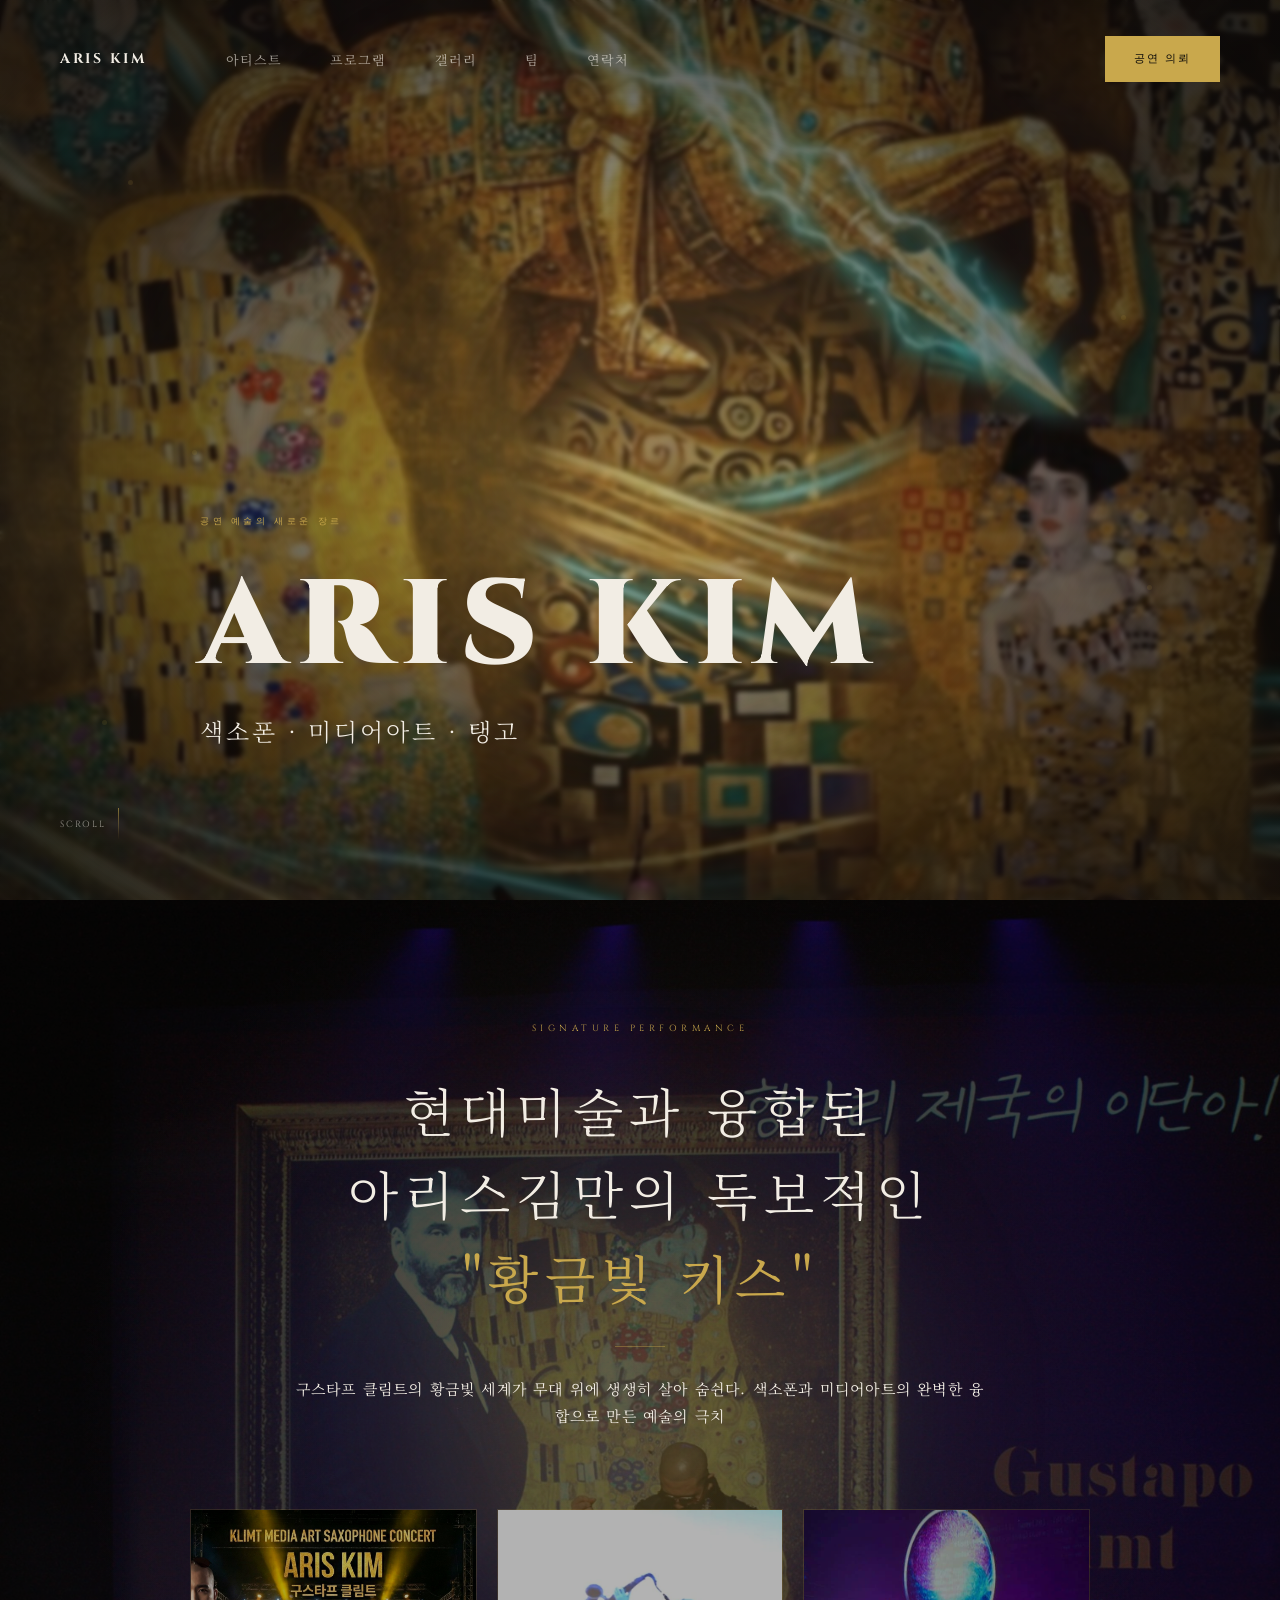
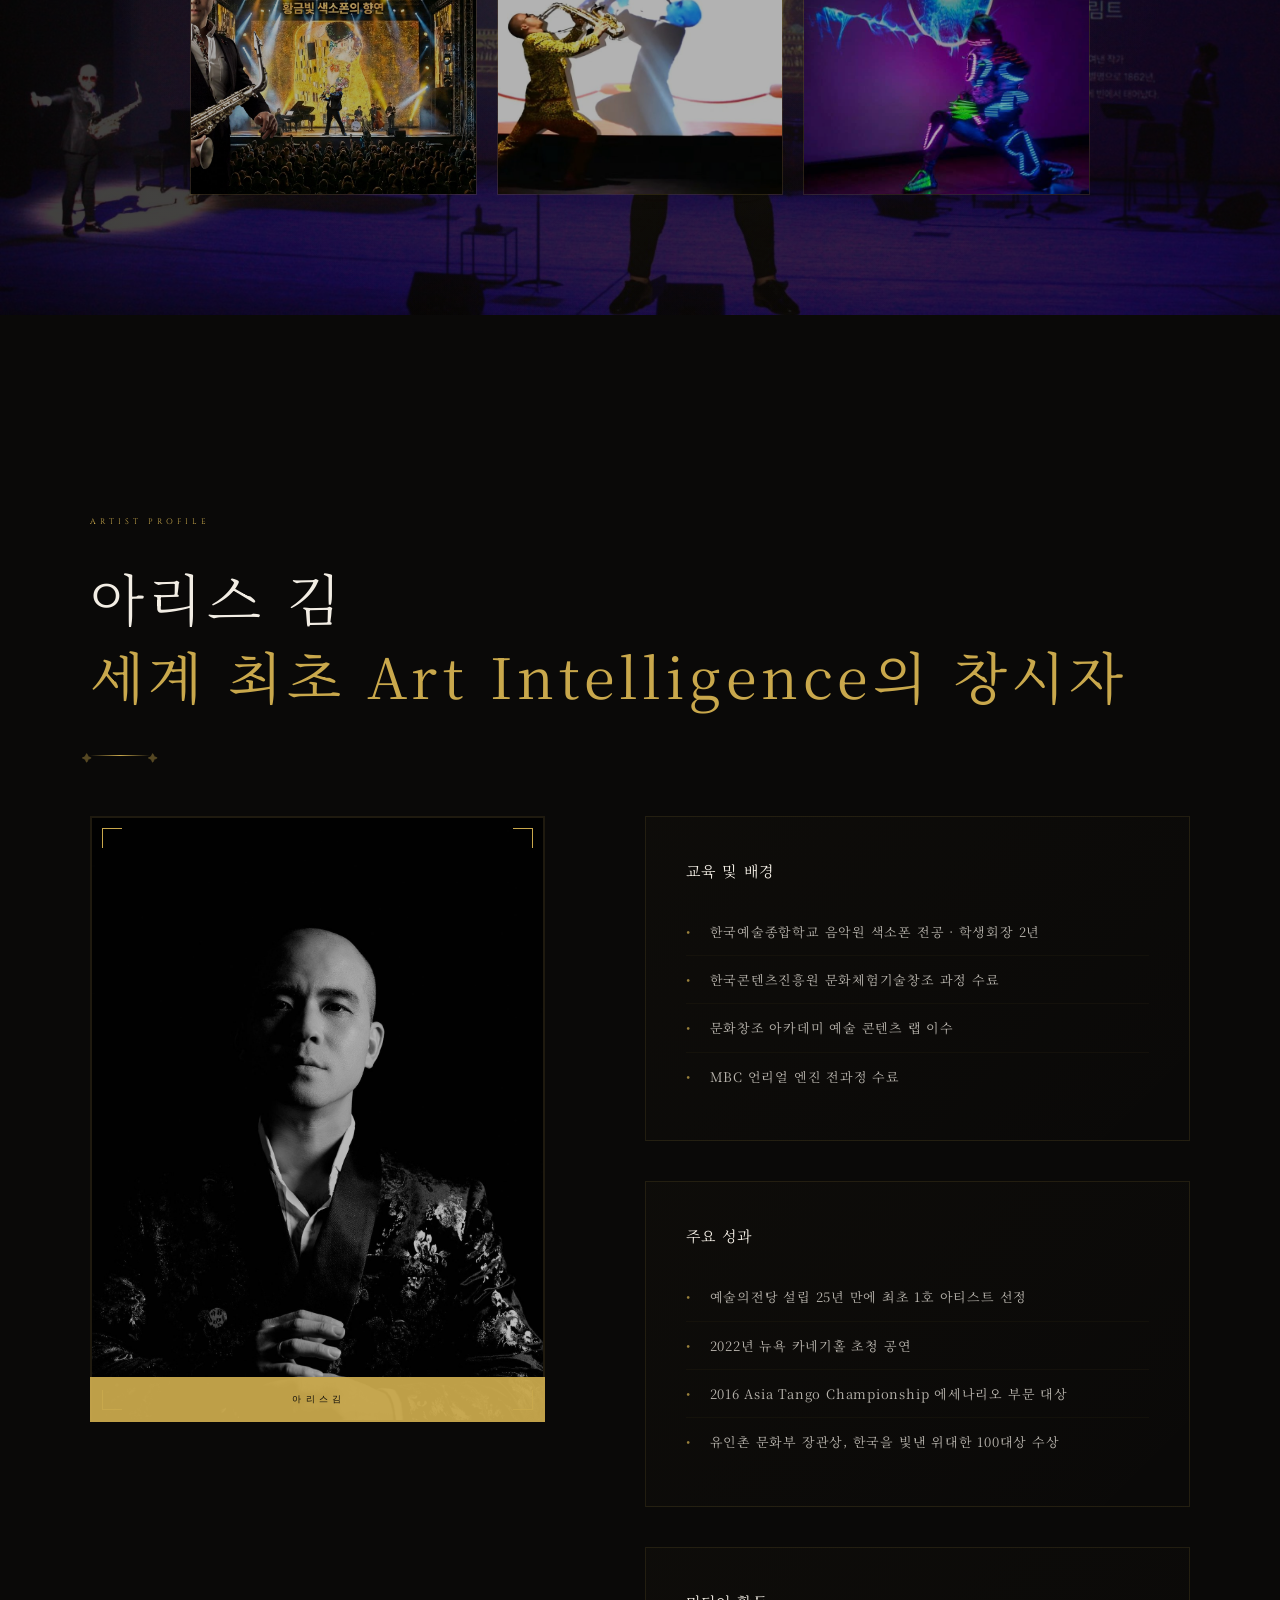
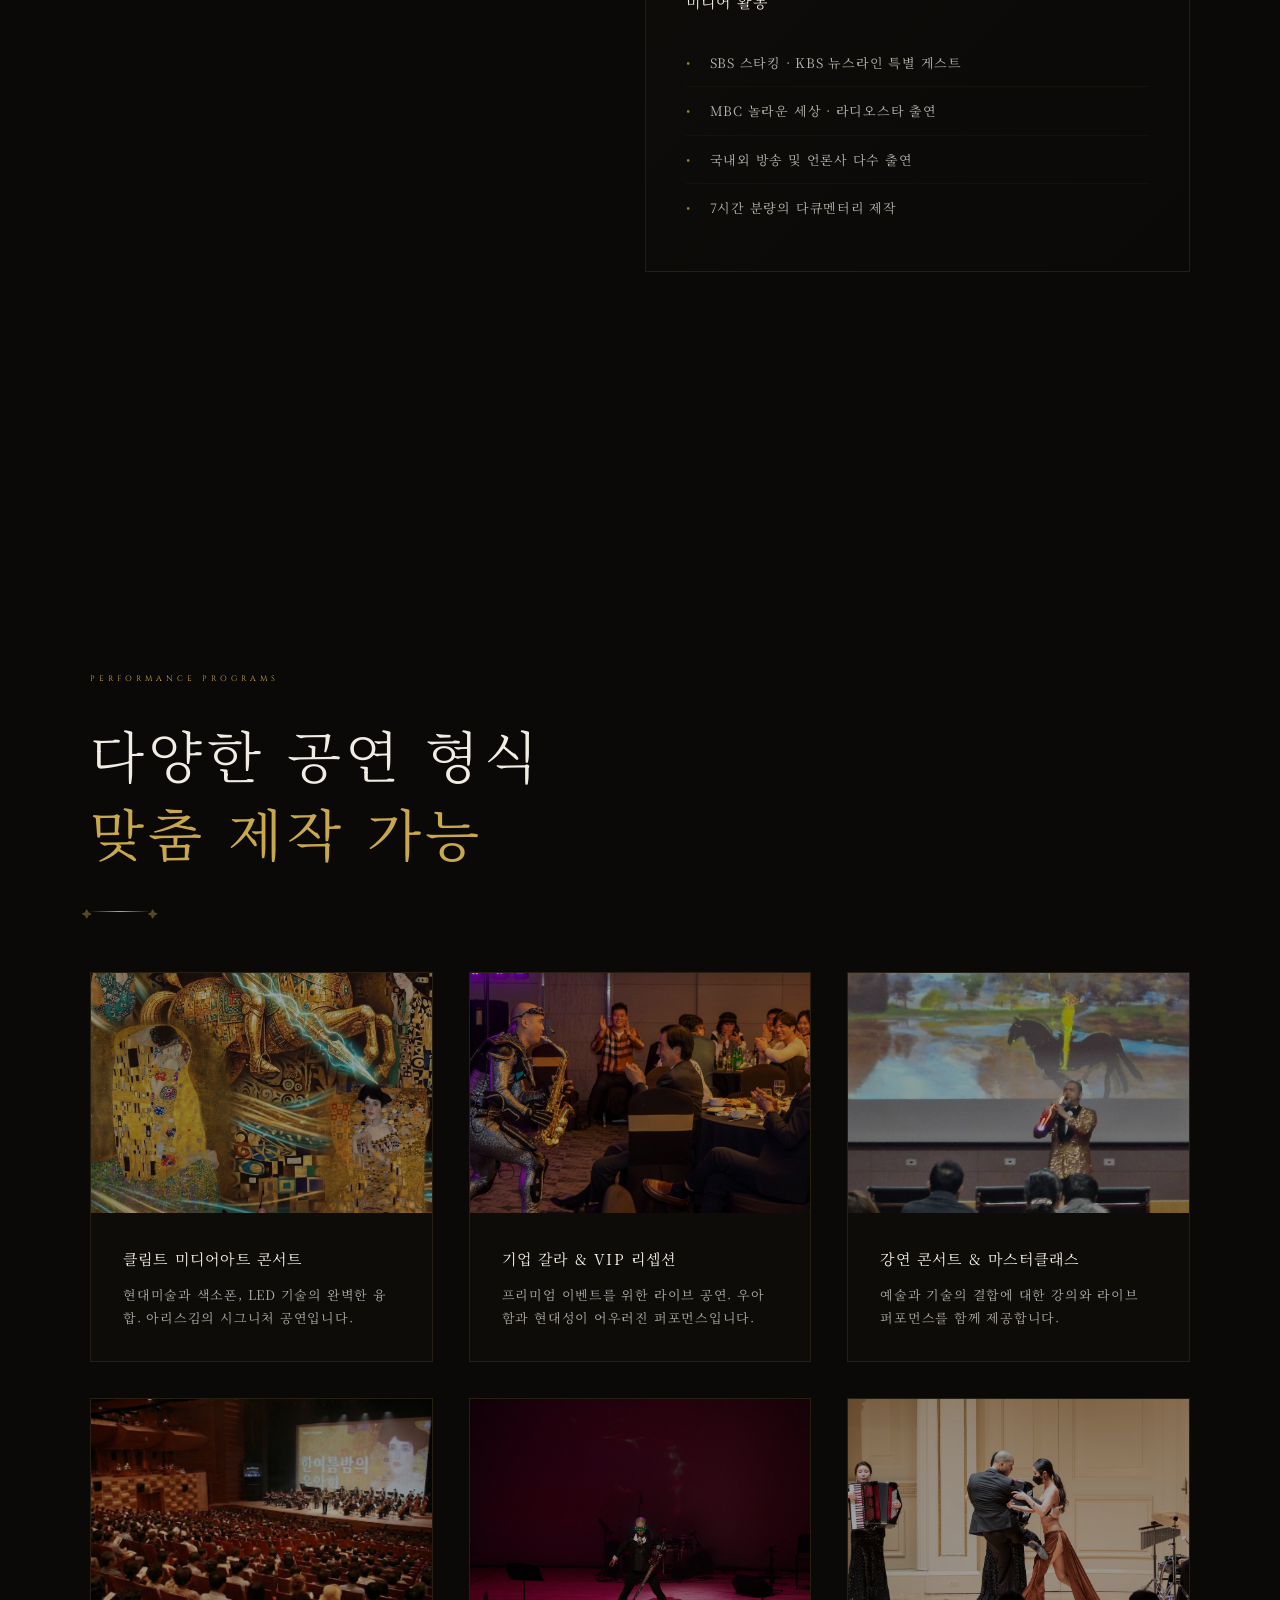
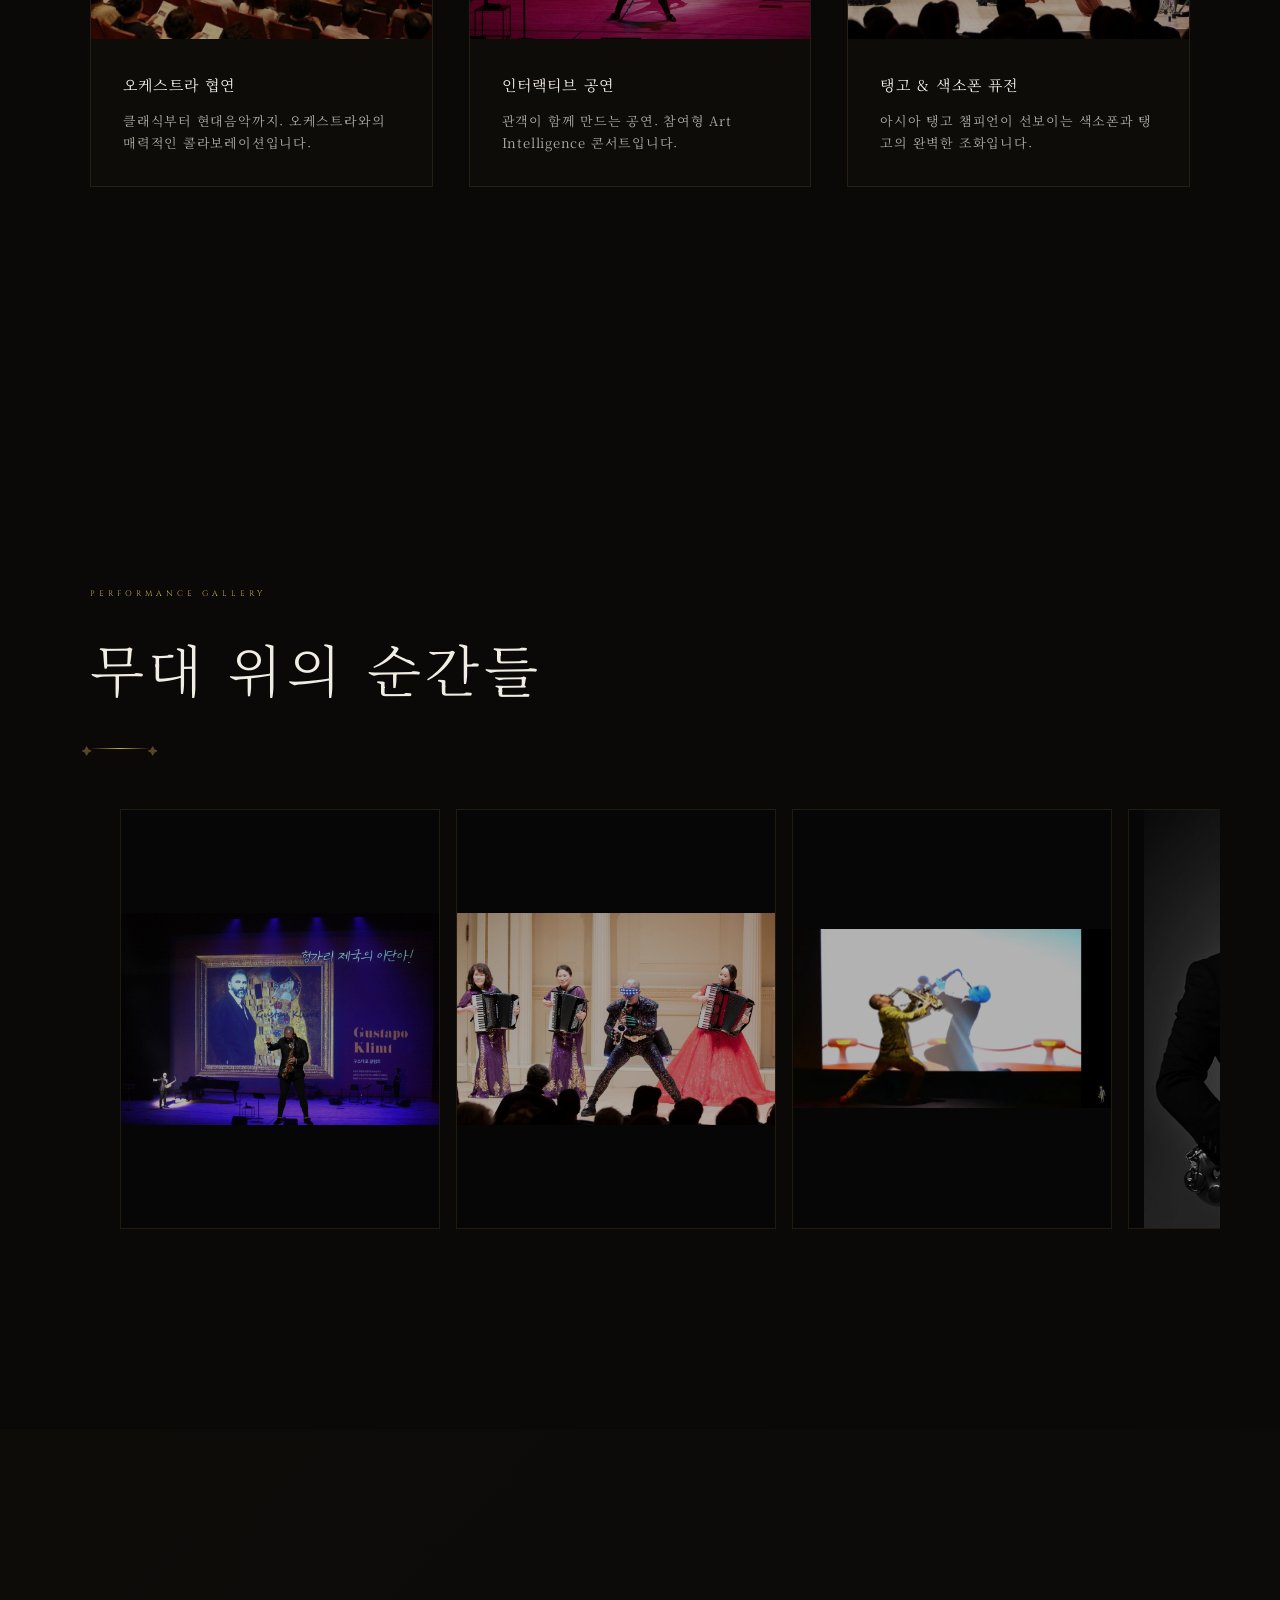
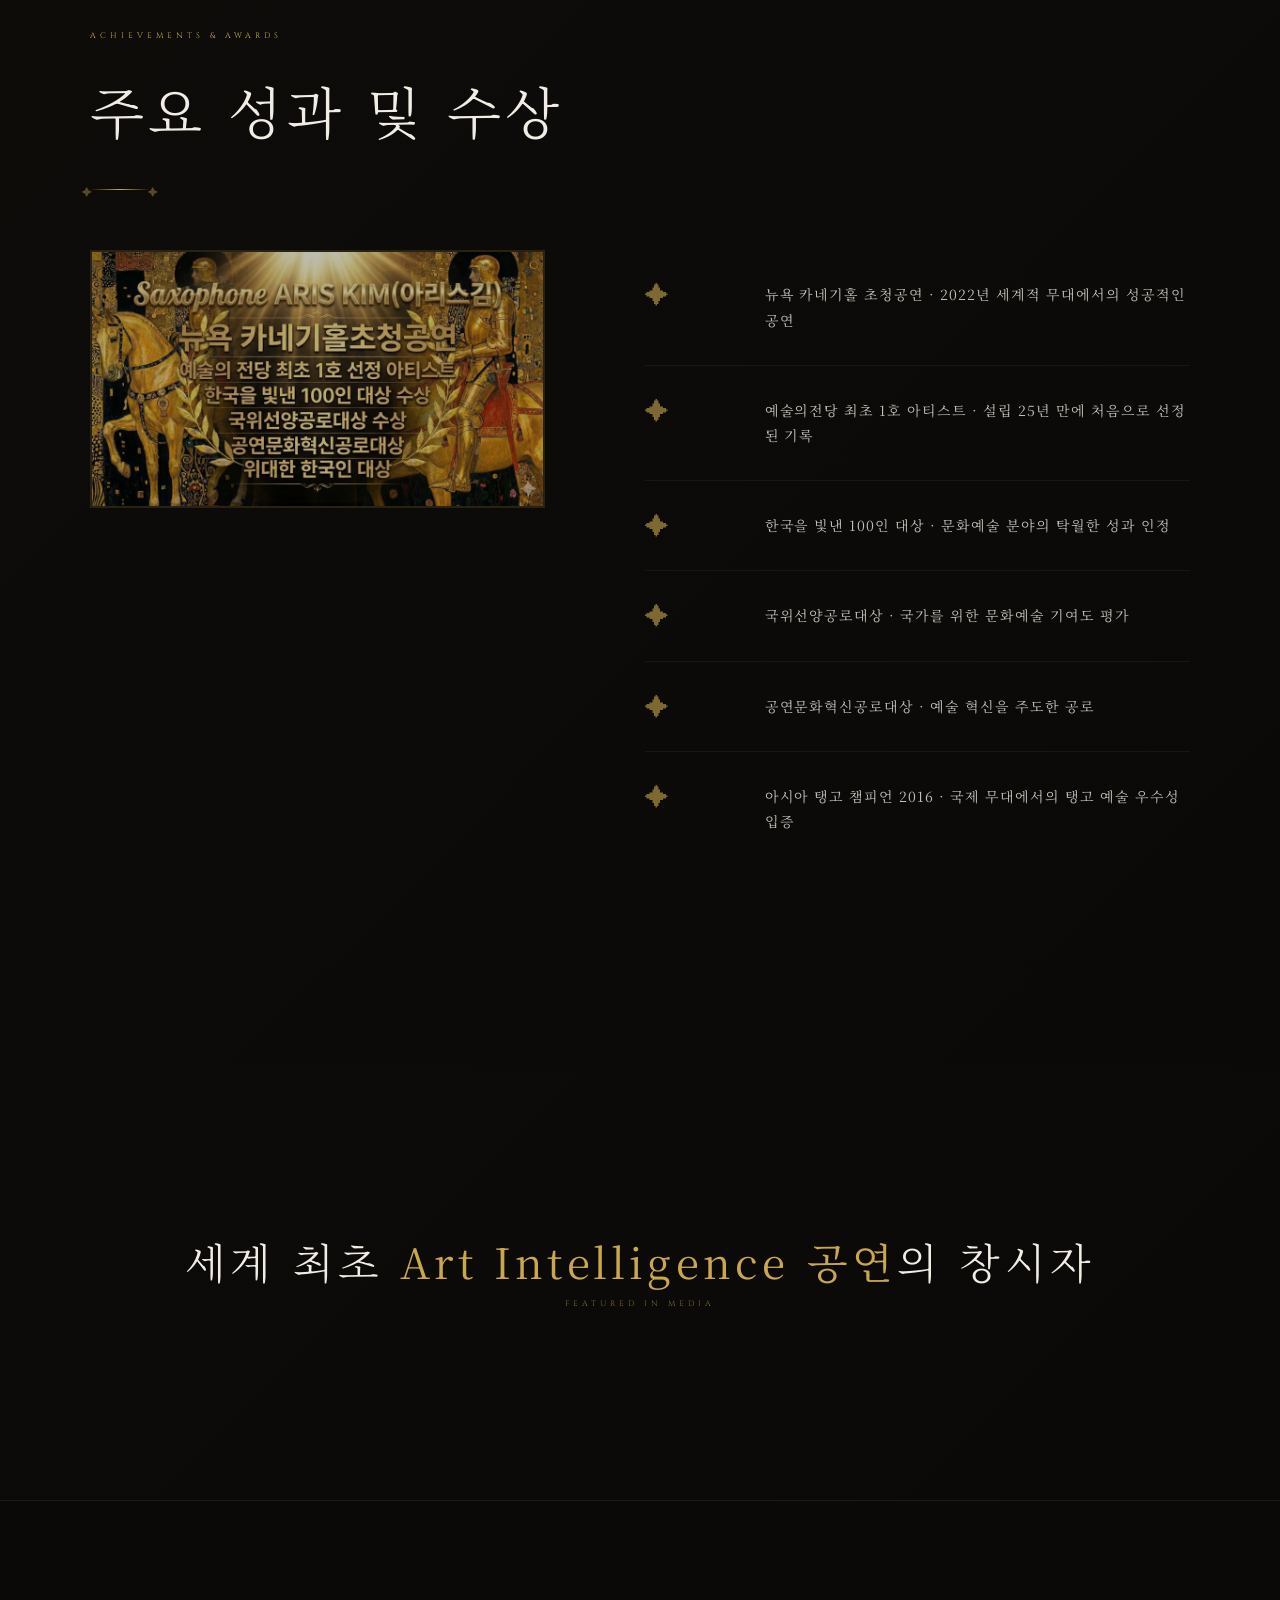
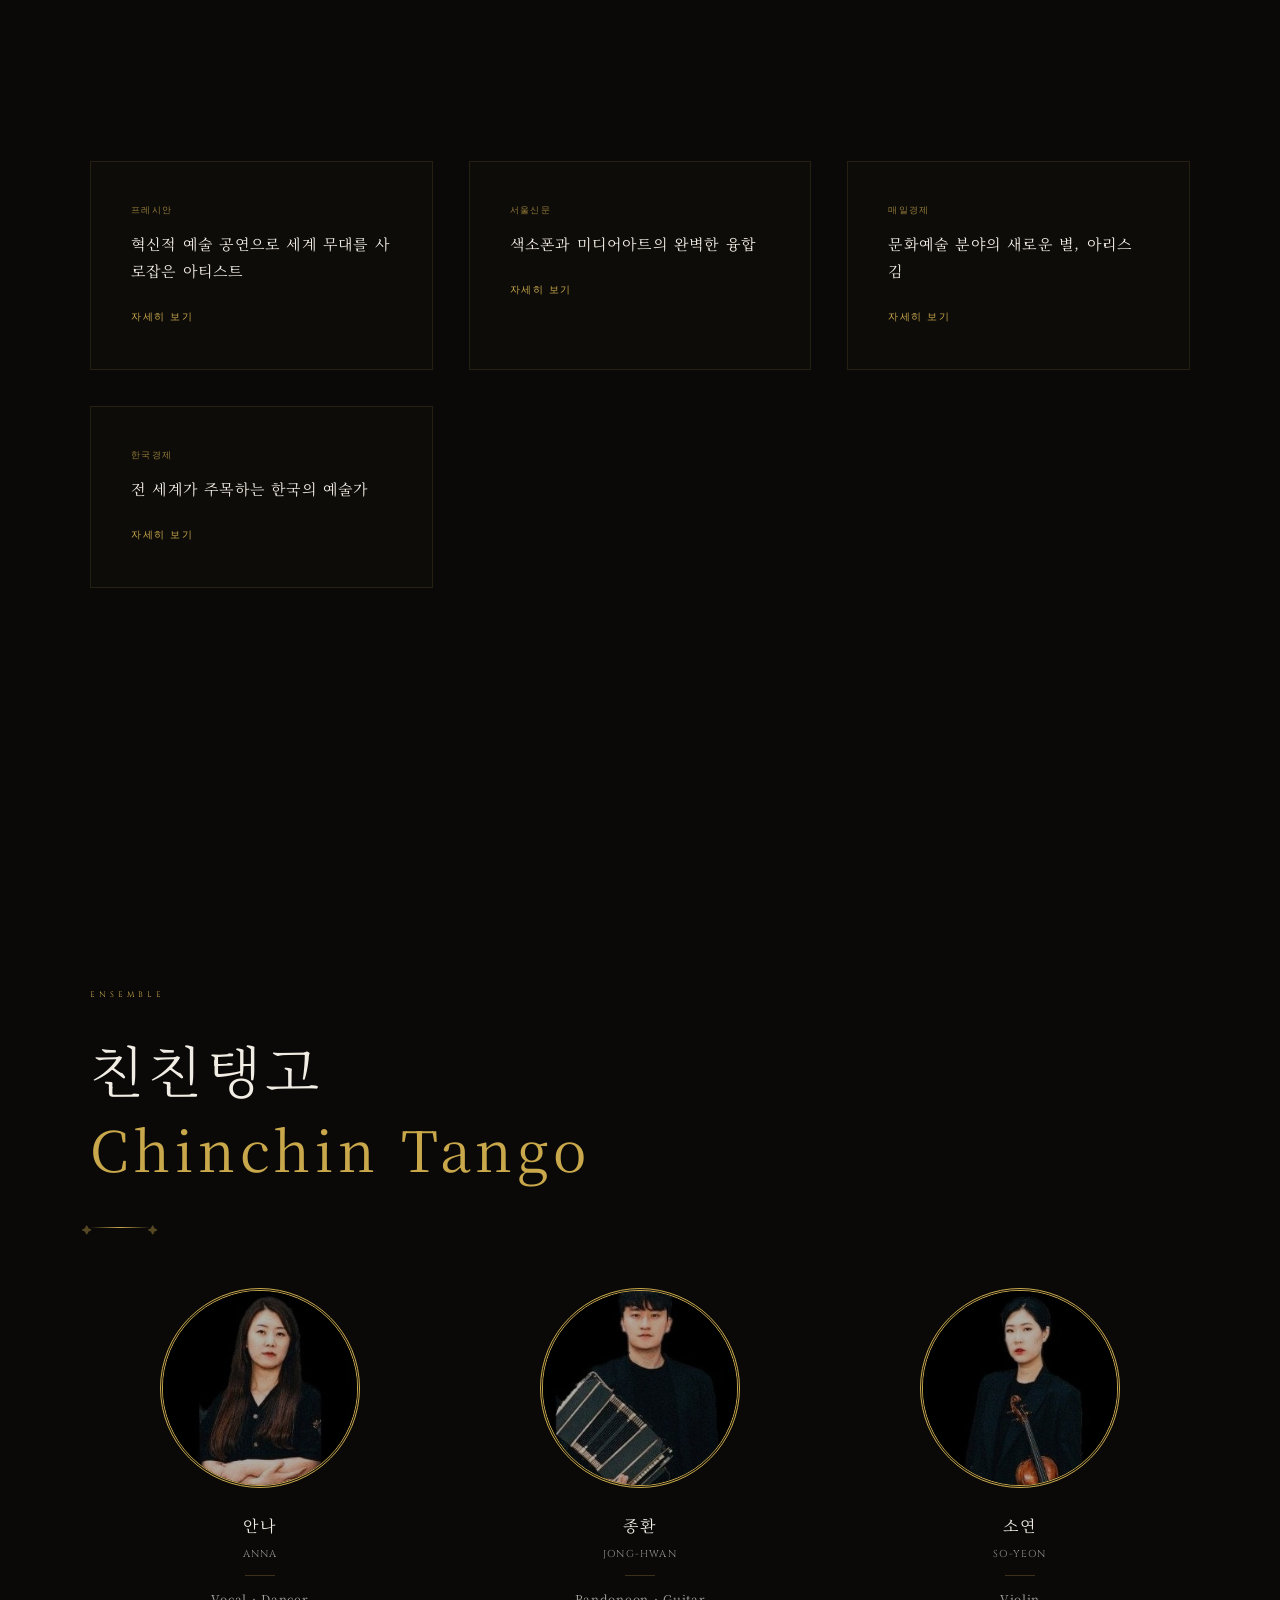
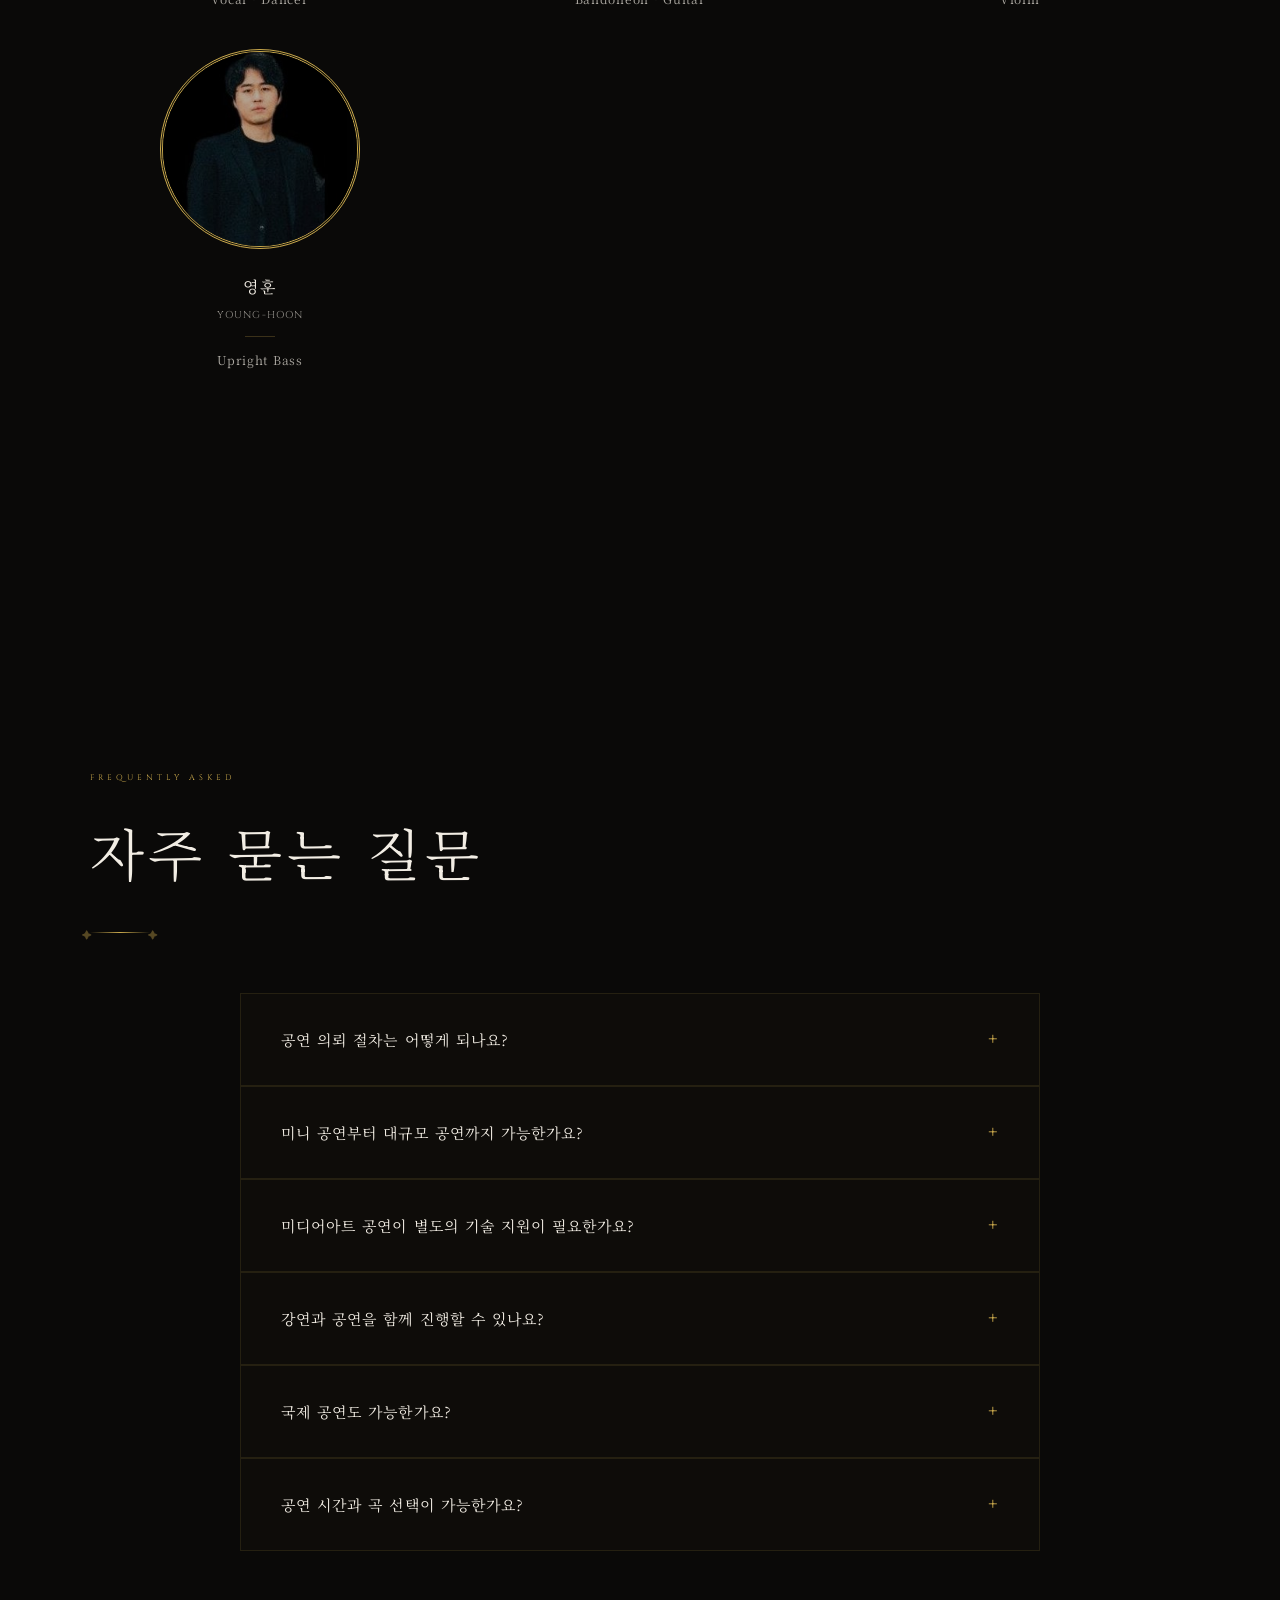
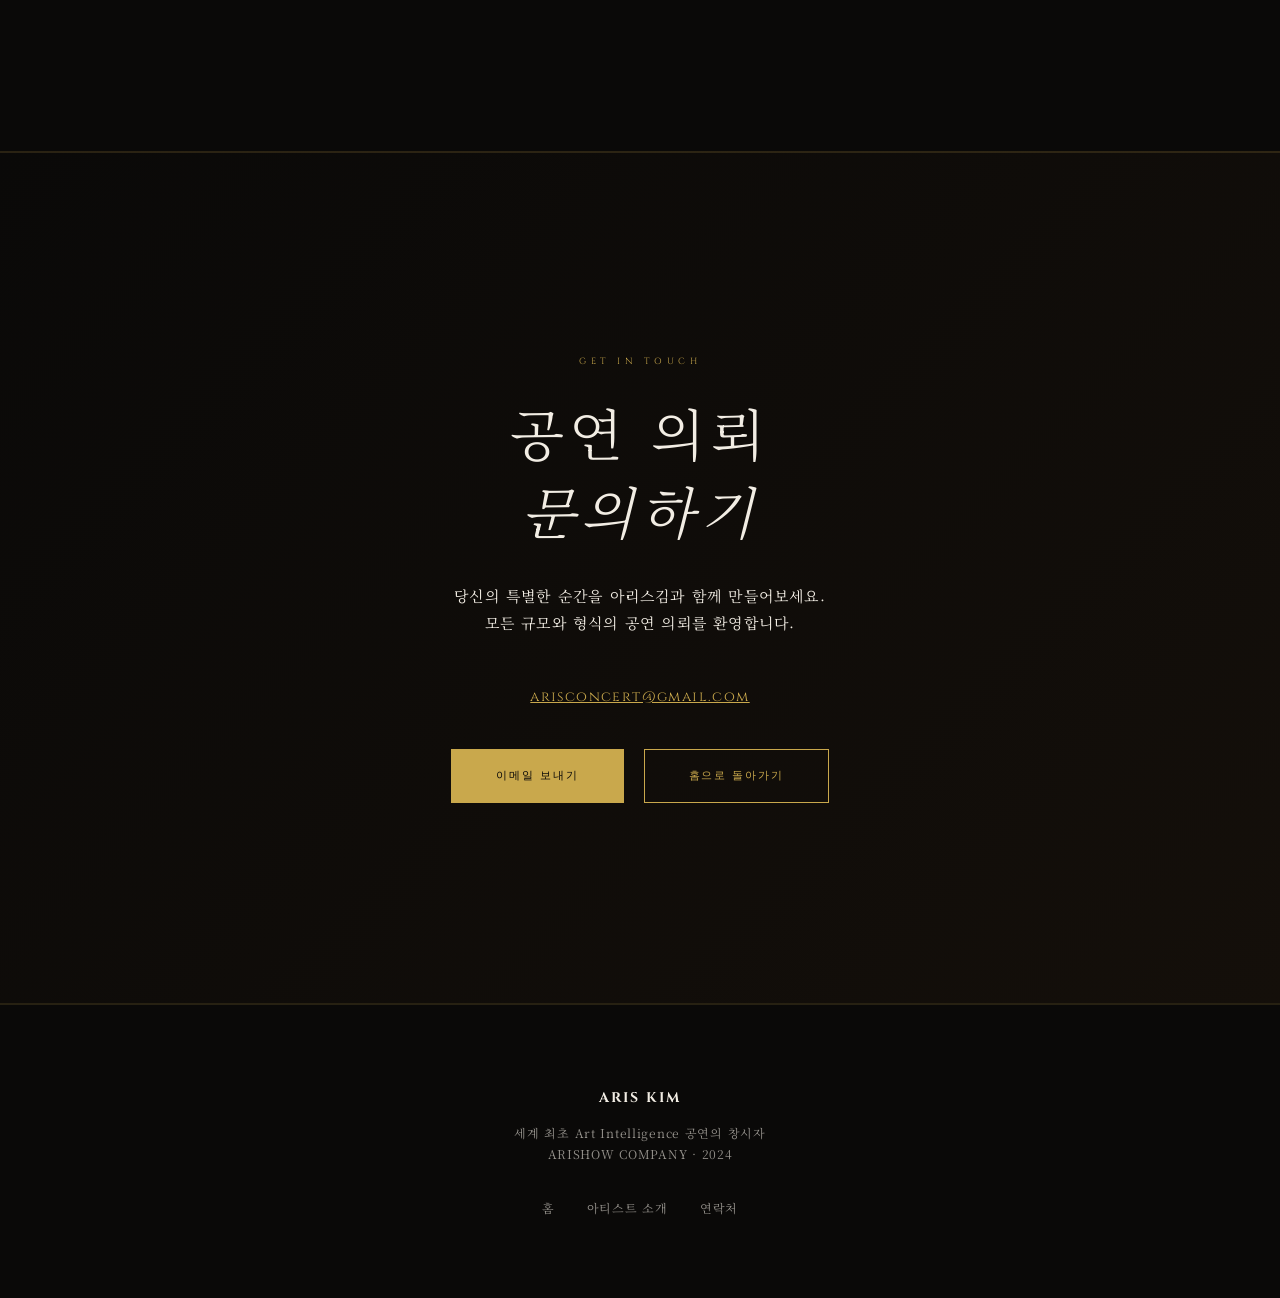
==== commit 9590107c: "update" ====
--- a/booking.html
+++ b/booking.html
@@ -289,8 +289,8 @@
     /* Scroll reveal */
     .reveal {
       opacity: 0;
-      transform: translateY(30px);
-      transition: all 0.9s cubic-bezier(0.2, 0.3, 0.25, 0.9);
+      transform: translateY(20px);
+      transition: all 0.45s cubic-bezier(0.25, 0.46, 0.45, 0.94);
     }
     .reveal.visible {
       opacity: 1;
@@ -745,16 +745,25 @@
     }
 
     .gallery-grid {
-      display: grid;
-      grid-template-columns: repeat(4, 1fr);
-      gap: 8px;
+      display: flex;
+      overflow-x: auto;
+      gap: 16px;
       margin-top: 60px;
-    }
+      padding-bottom: 20px;
+      scroll-behavior: smooth;
+      scrollbar-width: thin;
+      scrollbar-color: var(--gold) var(--bg);
+    }
+    .gallery-grid::-webkit-scrollbar { height: 4px; }
+    .gallery-grid::-webkit-scrollbar-track { background: rgba(201,168,76,0.05); }
+    .gallery-grid::-webkit-scrollbar-thumb { background: var(--gold); border-radius: 2px; }
 
     .gallery-item {
       position: relative;
       overflow: hidden;
-      aspect-ratio: 1;
+      flex: 0 0 auto;
+      width: 320px;
+      height: 420px;
       cursor: pointer;
       transition: all 0.5s ease;
       border: 1px solid rgba(201,168,76,0.08);
@@ -762,17 +771,17 @@
     }
 
     .gallery-item.featured {
-      grid-column: 2 / 4;
-      aspect-ratio: 2/1;
+      width: 520px;
     }
 
     .gallery-image {
       width: 100%;
       height: 100%;
-      object-fit: cover;
+      object-fit: contain;
       display: block;
-      filter: brightness(0.6);
+      filter: brightness(0.7);
       transition: all 0.6s cubic-bezier(0.2, 0.3, 0.25, 0.9);
+      background: var(--bg);
     }
 
     .gallery-item:hover {
@@ -781,8 +790,7 @@
     }
 
     .gallery-item:hover .gallery-image {
-      filter: brightness(0.85);
-      transform: scale(1.05);
+      filter: brightness(0.9);
     }
 
     .gallery-caption {
@@ -1312,8 +1320,8 @@
       .section-title { font-size: clamp(24px, 4vw, 36px); }
       .hero-scroll { display: none; }
       #gallery { padding: 100px 24px; }
-      .gallery-grid { grid-template-columns: repeat(2, 1fr); gap: 4px; }
-      .gallery-item.featured { grid-column: 1 / -1; }
+      .gallery-item { width: 260px; height: 340px; }
+      .gallery-item.featured { width: 420px; }
       .profile-grid { grid-template-columns: 1fr; gap: 40px; }
       .achievements-split { grid-template-columns: 1fr; gap: 40px; }
       .members-grid { grid-template-columns: repeat(2, 1fr); gap: 24px; }
@@ -1334,7 +1342,8 @@
       .hero-title { font-size: clamp(36px, 7vw, 56px); }
       .section { padding: 80px 16px; }
       .section-title { font-size: clamp(20px, 3vw, 28px); }
-      .gallery-grid { grid-template-columns: 1fr; }
+      .gallery-item { width: 220px; height: 300px; }
+      .gallery-item.featured { width: 340px; }
       .members-grid { grid-template-columns: 1fr; }
       .contact-title { font-size: clamp(24px, 3vw, 36px); }
       .press-hero { padding: 80px 16px; }
@@ -1344,9 +1353,46 @@
       .profile-grid { gap: 24px; }
       .member-photo-frame { width: 160px; height: 160px; }
     }
+
+    /* GOLDEN SPARK INTRO */
+    .golden-spark-overlay {
+      position: fixed;
+      inset: 0;
+      z-index: 9999;
+      background: #0A0908;
+      display: flex;
+      align-items: center;
+      justify-content: center;
+      pointer-events: auto;
+      animation: sparkFadeOut 0.8s ease 1.6s forwards;
+    }
+    .golden-spark-overlay.done { display: none; }
+    .golden-spark-dot {
+      width: 6px;
+      height: 6px;
+      border-radius: 50%;
+      background: radial-gradient(circle, #C9A84C, rgba(201,168,76,0.4));
+      box-shadow: 0 0 20px #C9A84C, 0 0 60px rgba(201,168,76,0.4);
+      animation: sparkBurst 1.2s cubic-bezier(0.34,1.56,0.64,1) 0.2s forwards;
+      opacity: 0;
+    }
+    @keyframes sparkBurst {
+      0% { opacity: 0; transform: scale(0.3); box-shadow: 0 0 8px #C9A84C; }
+      40% { opacity: 1; transform: scale(1.5); box-shadow: 0 0 60px #C9A84C, 0 0 120px rgba(201,168,76,0.3); }
+      100% { opacity: 0.6; transform: scale(1); box-shadow: 0 0 30px #C9A84C; }
+    }
+    @keyframes sparkFadeOut {
+      0% { opacity: 1; }
+      100% { opacity: 0; pointer-events: none; }
+    }
   </style>
 </head>
 <body>
+
+<!-- GOLDEN SPARK INTRO -->
+<div class="golden-spark-overlay" id="sparkOverlay">
+  <div class="golden-spark-dot"></div>
+</div>
 
 <!-- GOLDEN FLOATING PARTICLES -->
 <div class="golden-dust dust-1"></div>
@@ -1421,7 +1467,7 @@
         <img src="images/perf_media_blue.jpg" alt="미디어아트 공연">
       </div>
       <div class="klimt-img-frame reveal">
-        <img src="images/two_rebels.jpg" alt="퍼포먼스">
+        <img src="images/perf_led_neon.jpg" alt="LED 아트 퍼포먼스">
       </div>
     </div>
   </div>
@@ -1567,12 +1613,7 @@
   </div>
 
   <div class="gallery-grid" style="max-width:1200px;margin:60px auto 0;padding:0 60px;">
-    <div class="gallery-item featured reveal" onclick="openLightbox(this)">
-      <img class="gallery-image" src="images/audience_laugh_close.jpg" alt="관객과 함께하는 순간">
-      <div class="gallery-caption">관객 속으로의 인터랙티브 퍼포먼스</div>
-    </div>
-
-    <div class="gallery-item reveal" onclick="openLightbox(this)">
+<div class="gallery-item reveal" onclick="openLightbox(this)">
       <img class="gallery-image" src="images/perf_klimt_stage.jpg" alt="클림트 LED 무대">
       <div class="gallery-caption">클림트 미디어아트 콘서트</div>
     </div>
@@ -1581,13 +1622,7 @@
       <img class="gallery-image" src="images/carnegie.jpg" alt="카네기홀">
       <div class="gallery-caption">뉴욕 카네기홀 2022</div>
     </div>
-
-    <div class="gallery-item reveal" onclick="openLightbox(this)">
-      <img class="gallery-image" src="images/audience_wide.jpg" alt="만석 무대">
-      <div class="gallery-caption">만석 공연장</div>
-    </div>
-
-    <div class="gallery-item reveal" onclick="openLightbox(this)">
+<div class="gallery-item reveal" onclick="openLightbox(this)">
       <img class="gallery-image" src="images/perf_media_blue.jpg" alt="블루 스테이지 미디어">
       <div class="gallery-caption">미디어아트 퍼포먼스</div>
     </div>
@@ -1616,13 +1651,7 @@
       <img class="gallery-image" src="images/perf_hall.jpg" alt="콘서트홀">
       <div class="gallery-caption">홀 공연</div>
     </div>
-
-    <div class="gallery-item reveal" onclick="openLightbox(this)">
-      <img class="gallery-image" src="images/perf_stage_sit.jpg" alt="무대에 앉아 연주">
-      <div class="gallery-caption">무대에서의 순간</div>
-    </div>
-
-    <div class="gallery-item reveal" onclick="openLightbox(this)">
+<div class="gallery-item reveal" onclick="openLightbox(this)">
       <img class="gallery-image" src="images/perf_arishow.jpg" alt="아리쇼">
       <div class="gallery-caption">ARISHOW</div>
     </div>
@@ -1656,128 +1685,20 @@
       <img class="gallery-image" src="images/amp_wide.jpg" alt="AMP 무대">
       <div class="gallery-caption">AMP 무대</div>
     </div>
-
-    <div class="gallery-item reveal" onclick="openLightbox(this)">
-      <img class="gallery-image" src="images/amp_audience.jpg" alt="AMP 관객">
-      <div class="gallery-caption">AMP 관객</div>
-    </div>
-
-    <div class="gallery-item reveal" onclick="openLightbox(this)">
-      <img class="gallery-image" src="images/amp_news.jpg" alt="AMP 미디어">
-      <div class="gallery-caption">AMP 미디어</div>
-    </div>
-
-    <div class="gallery-item reveal" onclick="openLightbox(this)">
-      <img class="gallery-image" src="images/amp_intro.jpg" alt="AMP 소개">
-      <div class="gallery-caption">AMP 소개</div>
-    </div>
-
-    <div class="gallery-item reveal" onclick="openLightbox(this)">
-      <img class="gallery-image" src="images/perf_sax_stage.jpg" alt="무대 위의 색소폰">
-      <div class="gallery-caption">무대 위의 색소폰</div>
-    </div>
-
-    <div class="gallery-item reveal" onclick="openLightbox(this)">
-      <img class="gallery-image" src="images/street__2_.jpg" alt="거리 공연 2">
-      <div class="gallery-caption">거리 공연 2</div>
-    </div>
-
-    <div class="gallery-item reveal" onclick="openLightbox(this)">
-      <img class="gallery-image" src="images/street__3_.jpg" alt="거리 공연 3">
-      <div class="gallery-caption">거리 공연 3</div>
-    </div>
-
-    <div class="gallery-item reveal" onclick="openLightbox(this)">
-      <img class="gallery-image" src="images/street__4_.jpg" alt="거리 공연 4">
-      <div class="gallery-caption">거리 공연 4</div>
-    </div>
-
-    <div class="gallery-item reveal" onclick="openLightbox(this)">
+<!-- amp_news, amp_intro removed (text slides) -->
+<div class="gallery-item reveal" onclick="openLightbox(this)">
       <img class="gallery-image" src="images/try__1_.jpg" alt="창의적 실험">
       <div class="gallery-caption">창의적 실험</div>
     </div>
-
-    <div class="gallery-item reveal" onclick="openLightbox(this)">
-      <img class="gallery-image" src="images/try__2_.jpg" alt="창의적 실험 2">
-      <div class="gallery-caption">창의적 실험 2</div>
-    </div>
-
-    <div class="gallery-item reveal" onclick="openLightbox(this)">
-      <img class="gallery-image" src="images/try__3_.jpg" alt="창의적 실험 3">
-      <div class="gallery-caption">창의적 실험 3</div>
-    </div>
-
-    <div class="gallery-item reveal" onclick="openLightbox(this)">
-      <img class="gallery-image" src="images/try__4_.jpg" alt="창의적 실험 4">
-      <div class="gallery-caption">창의적 실험 4</div>
-    </div>
-
-    <div class="gallery-item reveal" onclick="openLightbox(this)">
-      <img class="gallery-image" src="images/try__5_.jpg" alt="창의적 실험 5">
-      <div class="gallery-caption">창의적 실험 5</div>
-    </div>
-
-    <div class="gallery-item reveal" onclick="openLightbox(this)">
-      <img class="gallery-image" src="images/try__6_.jpg" alt="창의적 실험 6">
-      <div class="gallery-caption">창의적 실험 6</div>
-    </div>
-
-    <div class="gallery-item reveal" onclick="openLightbox(this)">
-      <img class="gallery-image" src="images/try__7_.jpg" alt="창의적 실험 7">
-      <div class="gallery-caption">창의적 실험 7</div>
-    </div>
-
-    <div class="gallery-item reveal" onclick="openLightbox(this)">
-      <img class="gallery-image" src="images/try__8_.jpg" alt="창의적 실험 8">
-      <div class="gallery-caption">창의적 실험 8</div>
-    </div>
-
-    <div class="gallery-item reveal" onclick="openLightbox(this)">
-      <img class="gallery-image" src="images/try__9_.jpg" alt="창의적 실험 9">
-      <div class="gallery-caption">창의적 실험 9</div>
-    </div>
-
-    <div class="gallery-item reveal" onclick="openLightbox(this)">
+<div class="gallery-item reveal" onclick="openLightbox(this)">
       <img class="gallery-image" src="images/birth__1_.jpg" alt="탄생 1">
       <div class="gallery-caption">탄생 1</div>
     </div>
-
-    <div class="gallery-item reveal" onclick="openLightbox(this)">
-      <img class="gallery-image" src="images/birth__4_.jpg" alt="탄생 4">
-      <div class="gallery-caption">탄생 4</div>
-    </div>
-
-    <div class="gallery-item reveal" onclick="openLightbox(this)">
-      <img class="gallery-image" src="images/birth__6_.jpg" alt="탄생 6">
-      <div class="gallery-caption">탄생 6</div>
-    </div>
-
-    <div class="gallery-item reveal" onclick="openLightbox(this)">
-      <img class="gallery-image" src="images/birth__7_.jpg" alt="탄생 7">
-      <div class="gallery-caption">탄생 7</div>
-    </div>
-
-    <div class="gallery-item reveal" onclick="openLightbox(this)">
-      <img class="gallery-image" src="images/birth__8_.jpg" alt="탄생 8">
-      <div class="gallery-caption">탄생 8</div>
-    </div>
-
-    <div class="gallery-item reveal" onclick="openLightbox(this)">
+<div class="gallery-item reveal" onclick="openLightbox(this)">
       <img class="gallery-image" src="images/JUNG2169.jpg" alt="JUNG 사진 2169">
       <div class="gallery-caption">JUNG 사진 2169</div>
     </div>
-
-    <div class="gallery-item reveal" onclick="openLightbox(this)">
-      <img class="gallery-image" src="images/JUNG2181.jpg" alt="JUNG 사진 2181">
-      <div class="gallery-caption">JUNG 사진 2181</div>
-    </div>
-
-    <div class="gallery-item reveal" onclick="openLightbox(this)">
-      <img class="gallery-image" src="images/hero_klimt.jpg" alt="클림트 콘서트 포스터">
-      <div class="gallery-caption">클림트 콘서트 포스터</div>
-    </div>
-
-    <div class="gallery-item reveal" onclick="openLightbox(this)">
+<div class="gallery-item reveal" onclick="openLightbox(this)">
       <img class="gallery-image" src="images/hero_led_stage.jpg" alt="LED 무대">
       <div class="gallery-caption">LED 무대</div>
     </div>
@@ -1787,10 +1708,7 @@
       <div class="gallery-caption">색소폰 초상</div>
     </div>
 
-    <div class="gallery-item reveal" onclick="openLightbox(this)">
-      <img class="gallery-image" src="images/hero_poster.jpg" alt="이벤트 포스터">
-      <div class="gallery-caption">이벤트 포스터</div>
-    </div>
+    <!-- hero_poster removed (text poster) -->
 
     <div class="gallery-item reveal" onclick="openLightbox(this)">
       <img class="gallery-image" src="images/stage_smoke_vertical.jpg" alt="무대 연기">
@@ -1816,41 +1734,12 @@
       <img class="gallery-image" src="images/video_art__3_.jpg" alt="비디오 아트 3">
       <div class="gallery-caption">비디오 아트 3</div>
     </div>
-
-    <div class="gallery-item reveal" onclick="openLightbox(this)">
-      <img class="gallery-image" src="images/video_art__4_.jpg" alt="비디오 아트 4">
-      <div class="gallery-caption">비디오 아트 4</div>
-    </div>
-
-    <div class="gallery-item reveal" onclick="openLightbox(this)">
-      <img class="gallery-image" src="images/video_art__5_.jpg" alt="비디오 아트 5">
-      <div class="gallery-caption">비디오 아트 5</div>
-    </div>
-
-    <div class="gallery-item reveal" onclick="openLightbox(this)">
-      <img class="gallery-image" src="images/video_art__6_.jpg" alt="비디오 아트 6">
-      <div class="gallery-caption">비디오 아트 6</div>
-    </div>
-
-    <div class="gallery-item reveal" onclick="openLightbox(this)">
+<div class="gallery-item reveal" onclick="openLightbox(this)">
       <img class="gallery-image" src="images/video_art_avatar.jpg" alt="비디오 아트 아바타">
       <div class="gallery-caption">비디오 아트 아바타</div>
     </div>
 
-    <div class="gallery-item reveal" onclick="openLightbox(this)">
-      <img class="gallery-image" src="images/golden_kiss_concept.jpg" alt="황금빛 키스 콘셉트">
-      <div class="gallery-caption">황금빛 키스 콘셉트</div>
-    </div>
-
-    <div class="gallery-item reveal" onclick="openLightbox(this)">
-      <img class="gallery-image" src="images/masterpiece_collection.jpg" alt="마스터피스 컬렉션">
-      <div class="gallery-caption">마스터피스 컬렉션</div>
-    </div>
-
-    <div class="gallery-item reveal" onclick="openLightbox(this)">
-      <img class="gallery-image" src="images/art_intelligence.jpg" alt="Art Intelligence">
-      <div class="gallery-caption">Art Intelligence</div>
-    </div>
+    <!-- golden_kiss_concept, masterpiece_collection, art_intelligence removed (text slides) -->
 
     <div class="gallery-item reveal" onclick="openLightbox(this)">
       <img class="gallery-image" src="images/concert_gallery.jpg" alt="콘서트 갤러리">
@@ -1871,53 +1760,15 @@
       <img class="gallery-image" src="images/tango_perf.jpg" alt="탱고 공연">
       <div class="gallery-caption">탱고 공연</div>
     </div>
-
-    <div class="gallery-item reveal" onclick="openLightbox(this)">
-      <img class="gallery-image" src="images/tango_cert.jpg" alt="탱고 인증">
-      <div class="gallery-caption">탱고 인증</div>
-    </div>
-
-    <div class="gallery-item reveal" onclick="openLightbox(this)">
+<div class="gallery-item reveal" onclick="openLightbox(this)">
       <img class="gallery-image" src="images/tango_trophy.jpg" alt="탱고 트로피">
       <div class="gallery-caption">탱고 트로피</div>
     </div>
-
-    <div class="gallery-item reveal" onclick="openLightbox(this)">
-      <img class="gallery-image" src="images/chinchin_m1.jpg" alt="친친 탱고 멤버 1">
-      <div class="gallery-caption">친친 탱고 멤버 1</div>
-    </div>
-
-    <div class="gallery-item reveal" onclick="openLightbox(this)">
-      <img class="gallery-image" src="images/chinchin_m2.jpg" alt="친친 탱고 멤버 2">
-      <div class="gallery-caption">친친 탱고 멤버 2</div>
-    </div>
-
-    <div class="gallery-item reveal" onclick="openLightbox(this)">
-      <img class="gallery-image" src="images/chinchin_m3.jpg" alt="친친 탱고 멤버 3">
-      <div class="gallery-caption">친친 탱고 멤버 3</div>
-    </div>
-
-    <div class="gallery-item reveal" onclick="openLightbox(this)">
-      <img class="gallery-image" src="images/chinchin_m4.jpg" alt="친친 탱고 멤버 4">
-      <div class="gallery-caption">친친 탱고 멤버 4</div>
-    </div>
-
-    <div class="gallery-item reveal" onclick="openLightbox(this)">
-      <img class="gallery-image" src="images/chinchin_members.jpg" alt="친친 탱고 멤버들">
-      <div class="gallery-caption">친친 탱고 멤버들</div>
-    </div>
-
-    <div class="gallery-item reveal" onclick="openLightbox(this)">
+<div class="gallery-item reveal" onclick="openLightbox(this)">
       <img class="gallery-image" src="images/hero_sax_clean.jpg" alt="색소폰 클린 샷">
       <div class="gallery-caption">색소폰 클린 샷</div>
     </div>
-
-    <div class="gallery-item reveal" onclick="openLightbox(this)">
-      <img class="gallery-image" src="images/img_black_jacket.jpg" alt="검은 자켓">
-      <div class="gallery-caption">검은 자켓</div>
-    </div>
-
-    <div class="gallery-item reveal" onclick="openLightbox(this)">
+<div class="gallery-item reveal" onclick="openLightbox(this)">
       <img class="gallery-image" src="images/img_gold_jacket.jpg" alt="황금 자켓">
       <div class="gallery-caption">황금 자켓</div>
     </div>
@@ -1926,32 +1777,7 @@
       <img class="gallery-image" src="images/perf_audience_laugh.jpg" alt="관객 웃음 순간">
       <div class="gallery-caption">관객 웃음 순간</div>
     </div>
-
-    <div class="gallery-item reveal" onclick="openLightbox(this)">
-      <img class="gallery-image" src="images/perf_audience_walk.jpg" alt="관객과 함께 걷기">
-      <div class="gallery-caption">관객과 함께 걷기</div>
-    </div>
-
-    <div class="gallery-item reveal" onclick="openLightbox(this)">
-      <img class="gallery-image" src="images/audience_walk_bw.jpg" alt="관객과 함께 걷기 (흑백)">
-      <div class="gallery-caption">관객과 함께 걷기 (흑백)</div>
-    </div>
-
-    <div class="gallery-item reveal" onclick="openLightbox(this)">
-      <img class="gallery-image" src="images/amp_sax_quote.jpg" alt="AMP 색소폰 명언">
-      <div class="gallery-caption">AMP 색소폰 명언</div>
-    </div>
-
-    <div class="gallery-item reveal" onclick="openLightbox(this)">
-      <img class="gallery-image" src="images/screw.jpg" alt="스크류 개념">
-      <div class="gallery-caption">스크류 개념</div>
-    </div>
-
-    <div class="gallery-item reveal" onclick="openLightbox(this)">
-      <img class="gallery-image" src="images/sax_preview.png" alt="색소폰 미리보기">
-      <div class="gallery-caption">색소폰 미리보기</div>
-    </div>
-  </div>
+</div>
 </section>
 
 <!-- ACHIEVEMENTS SECTION -->
@@ -2211,6 +2037,12 @@
 </div>
 
 <script>
+// Remove spark overlay after animation
+setTimeout(() => {
+  const spark = document.getElementById('sparkOverlay');
+  if (spark) spark.classList.add('done');
+}, 2500);
+
 // Progress bar
 window.addEventListener('scroll', () => {
   const scrollTop = window.scrollY;
@@ -2249,15 +2081,14 @@
 // Scroll reveal animation
 const revealElements = document.querySelectorAll('.reveal');
 const revealOptions = {
-  threshold: 0.12,
-  rootMargin: '0px 0px -80px 0px'
+  threshold: 0.05,
+  rootMargin: '0px 0px 0px 0px'
 };
 
 const observer = new IntersectionObserver((entries) => {
   entries.forEach(entry => {
     if (entry.isIntersecting) {
-      const delay = Array.from(revealElements).indexOf(entry.target) * 0.08;
-      entry.target.style.transitionDelay = delay + 's';
+      entry.target.style.transitionDelay = '0s';
       entry.target.classList.add('visible');
       observer.unobserve(entry.target);
     }
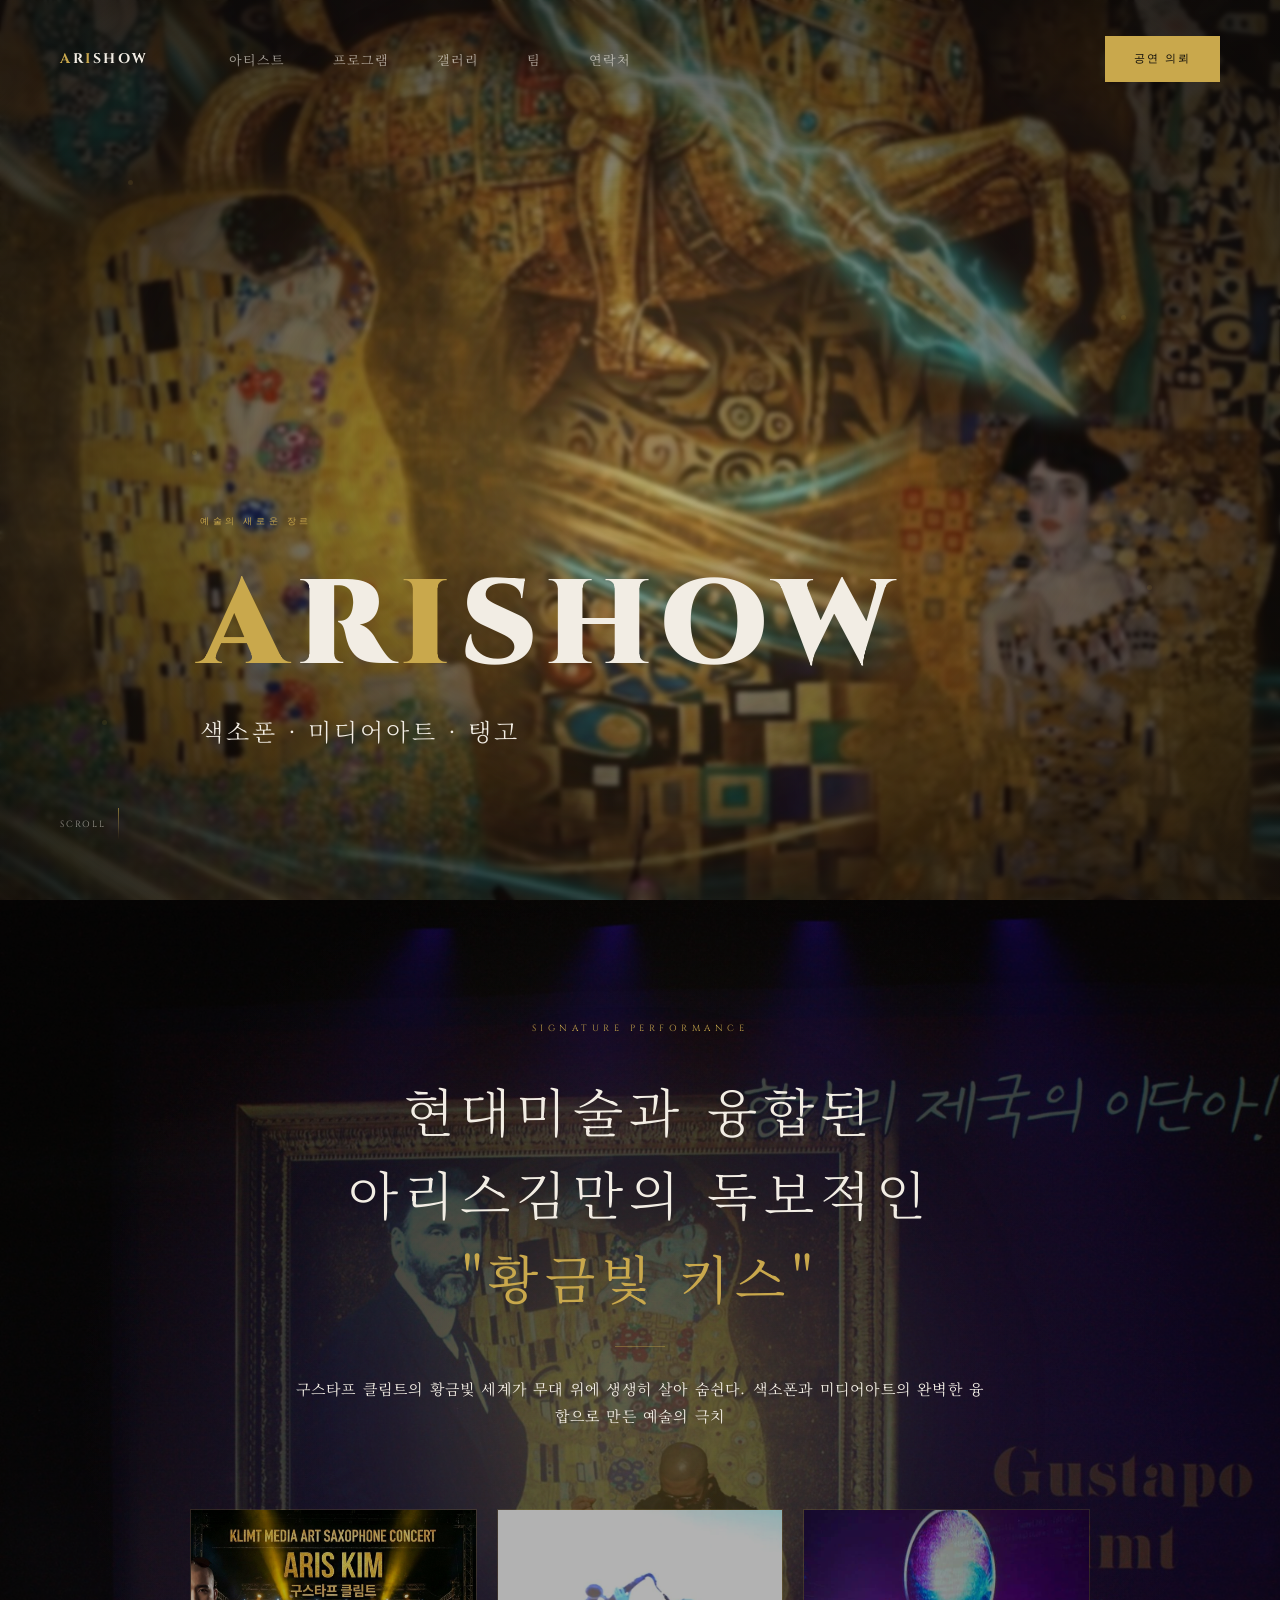
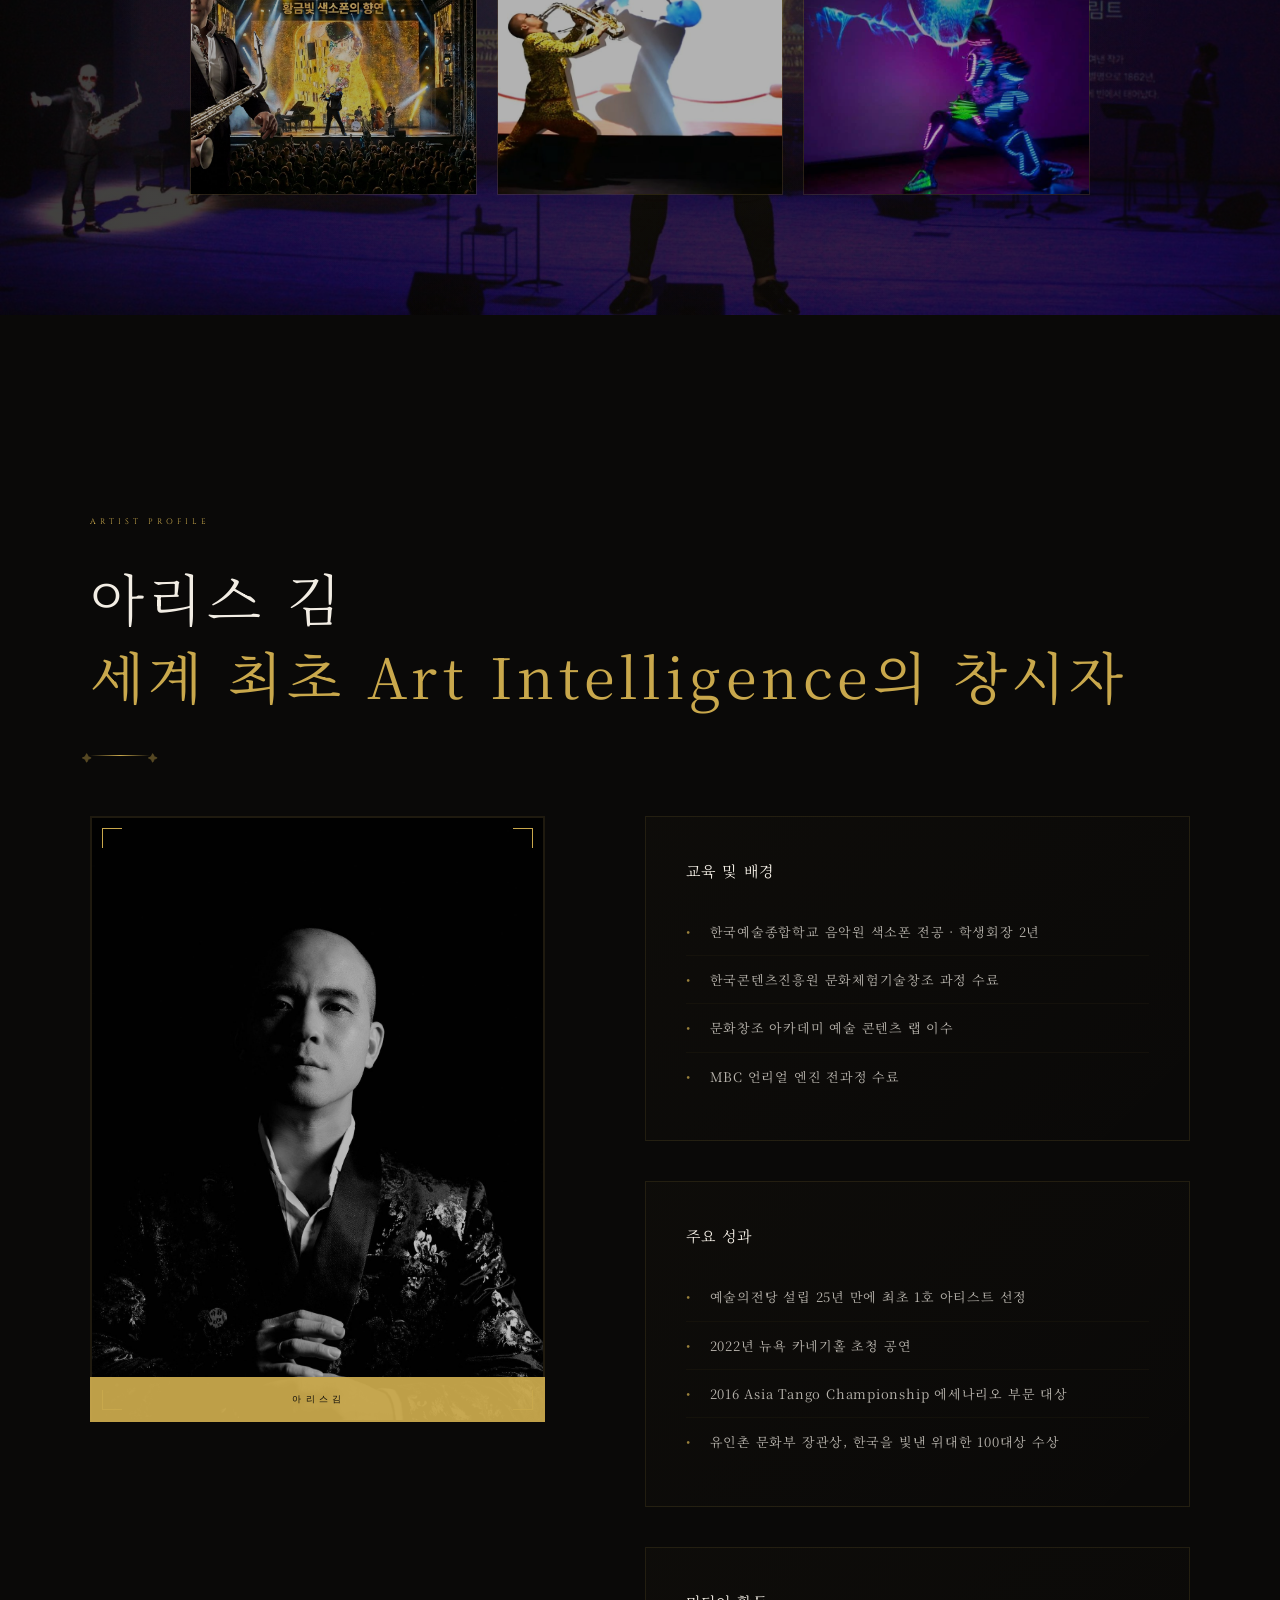
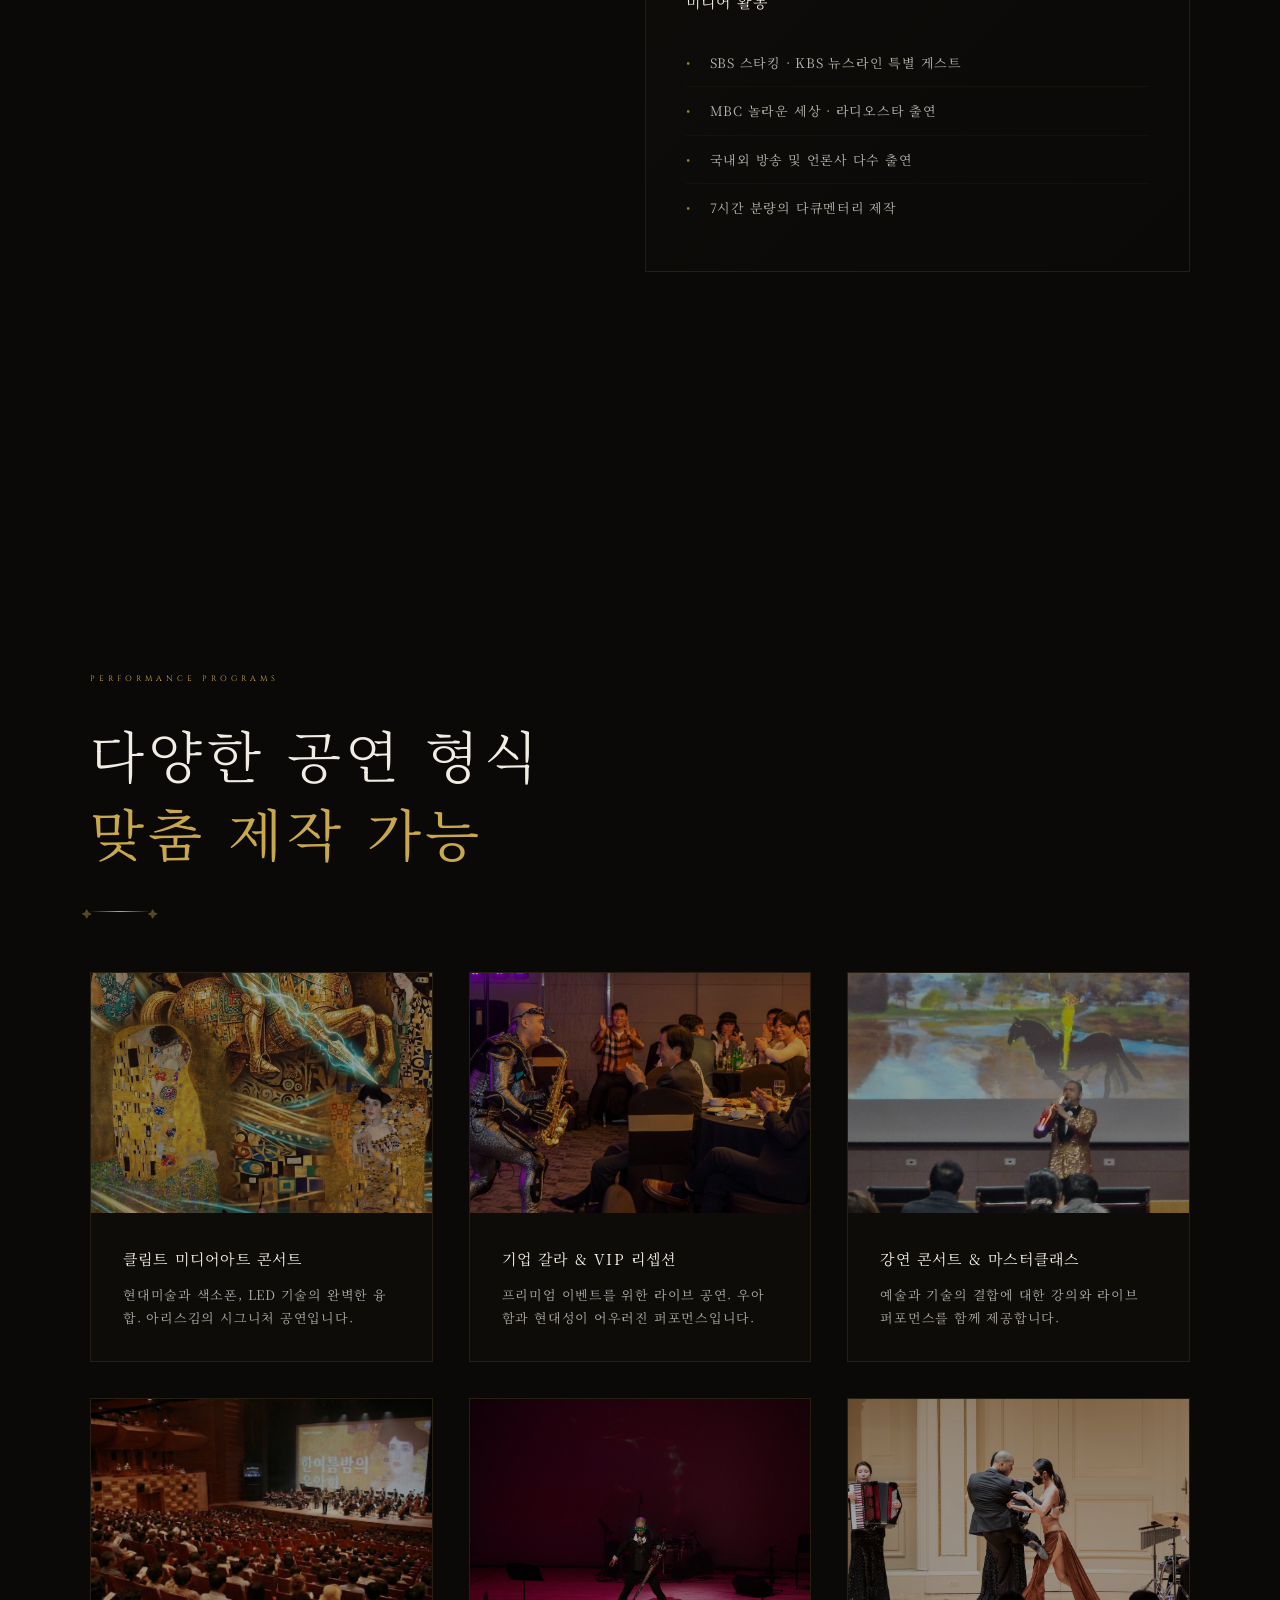
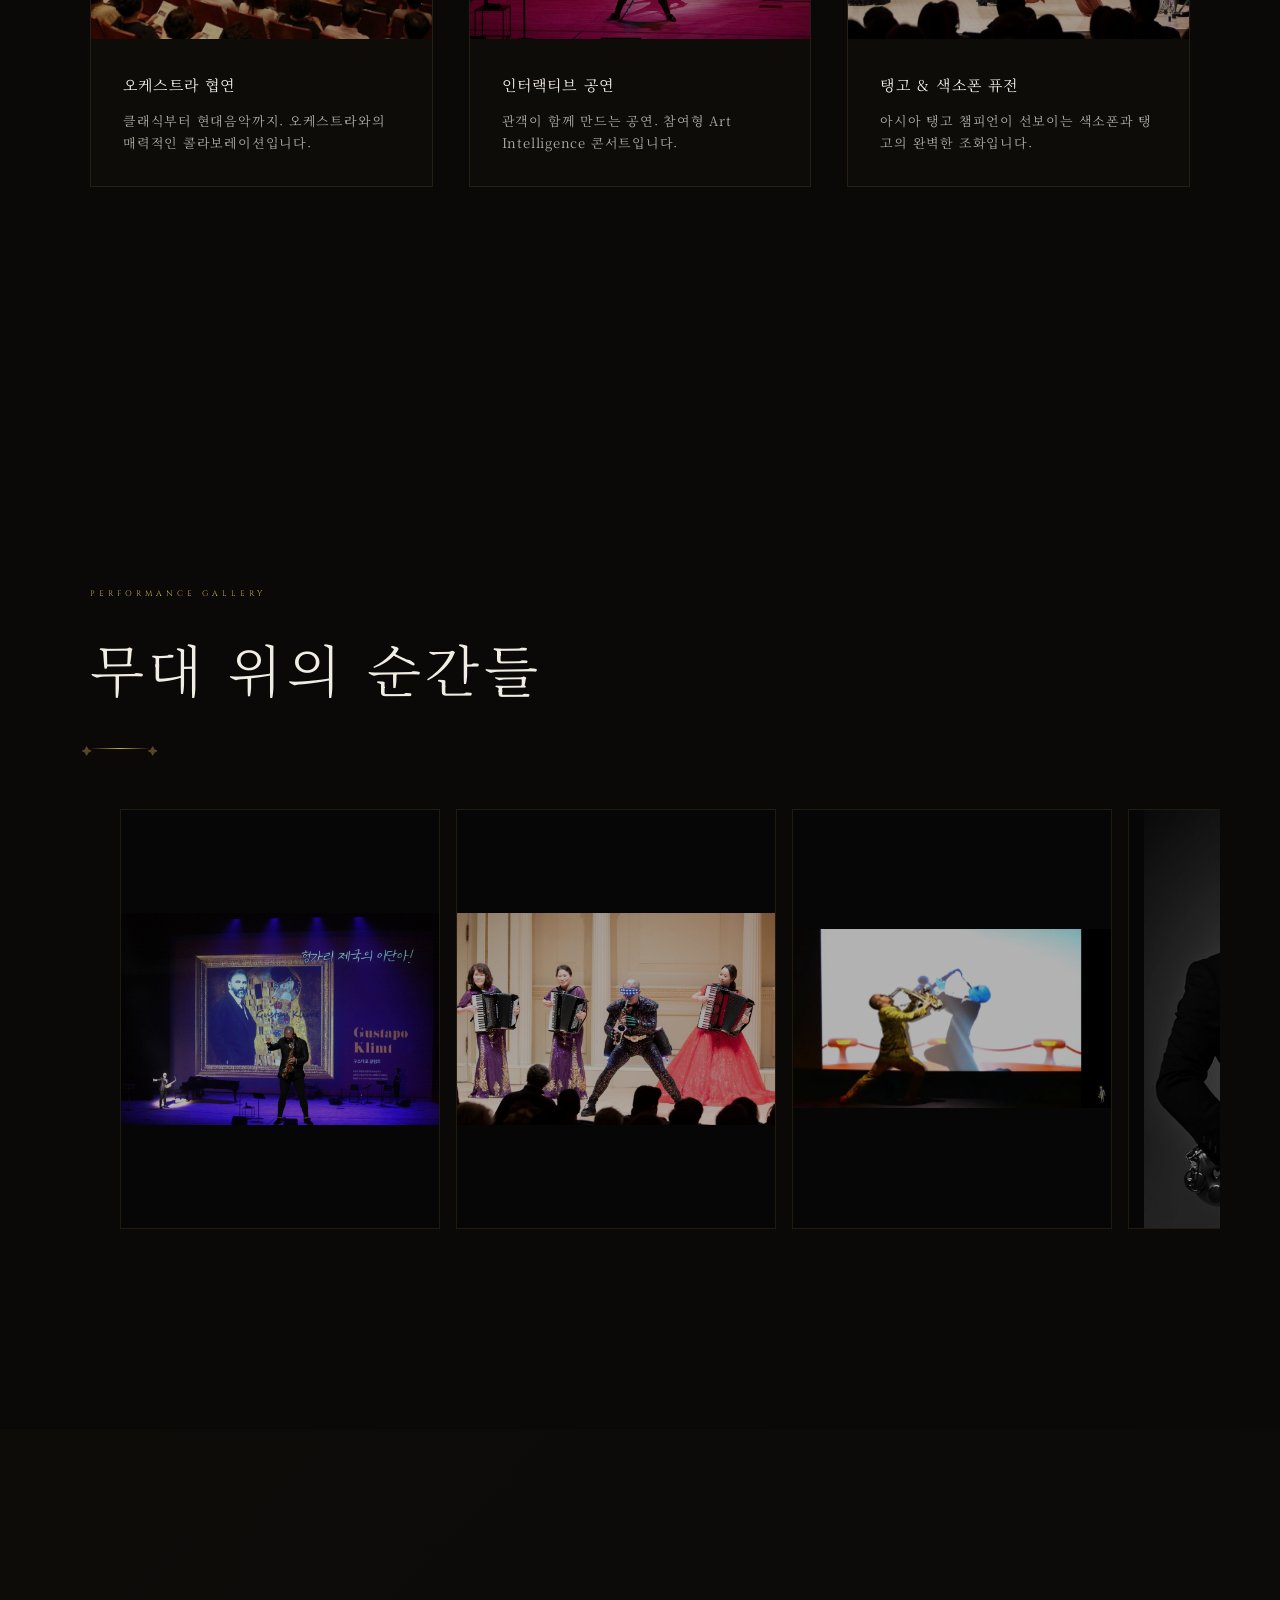
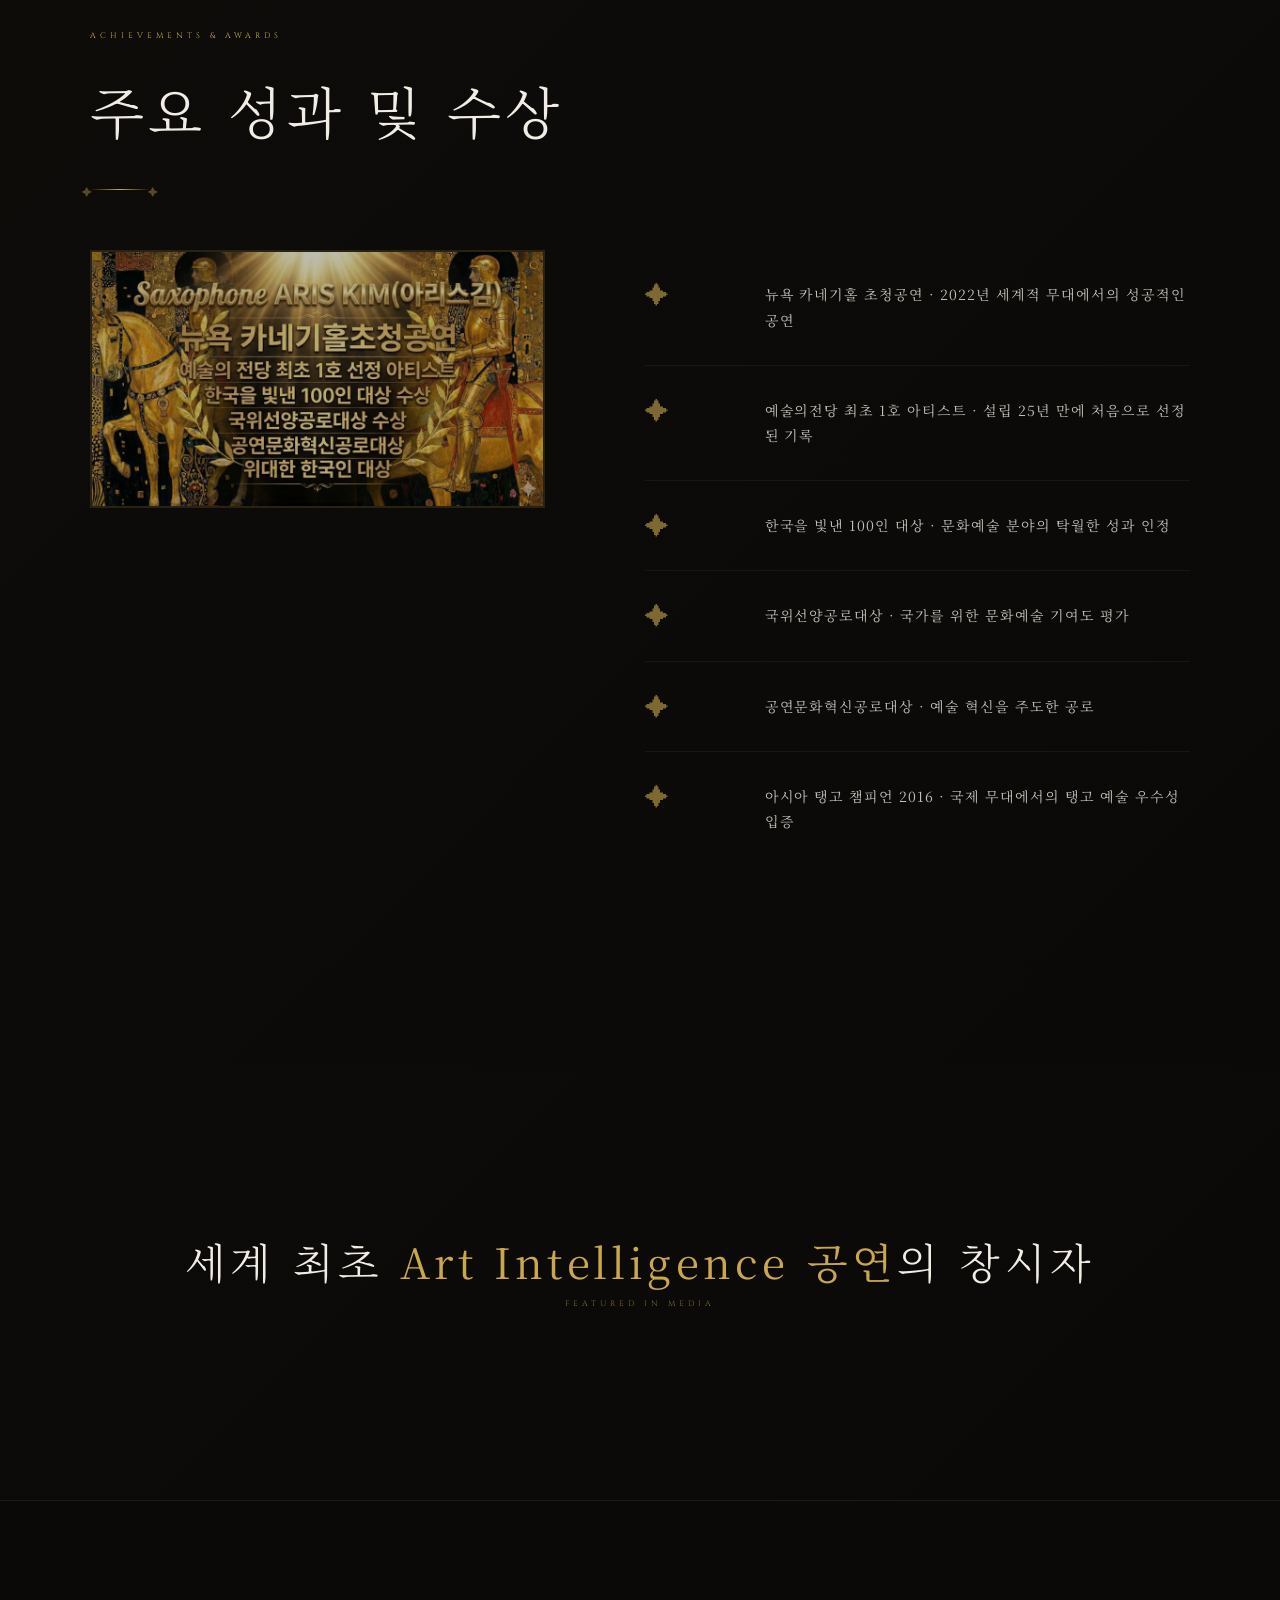
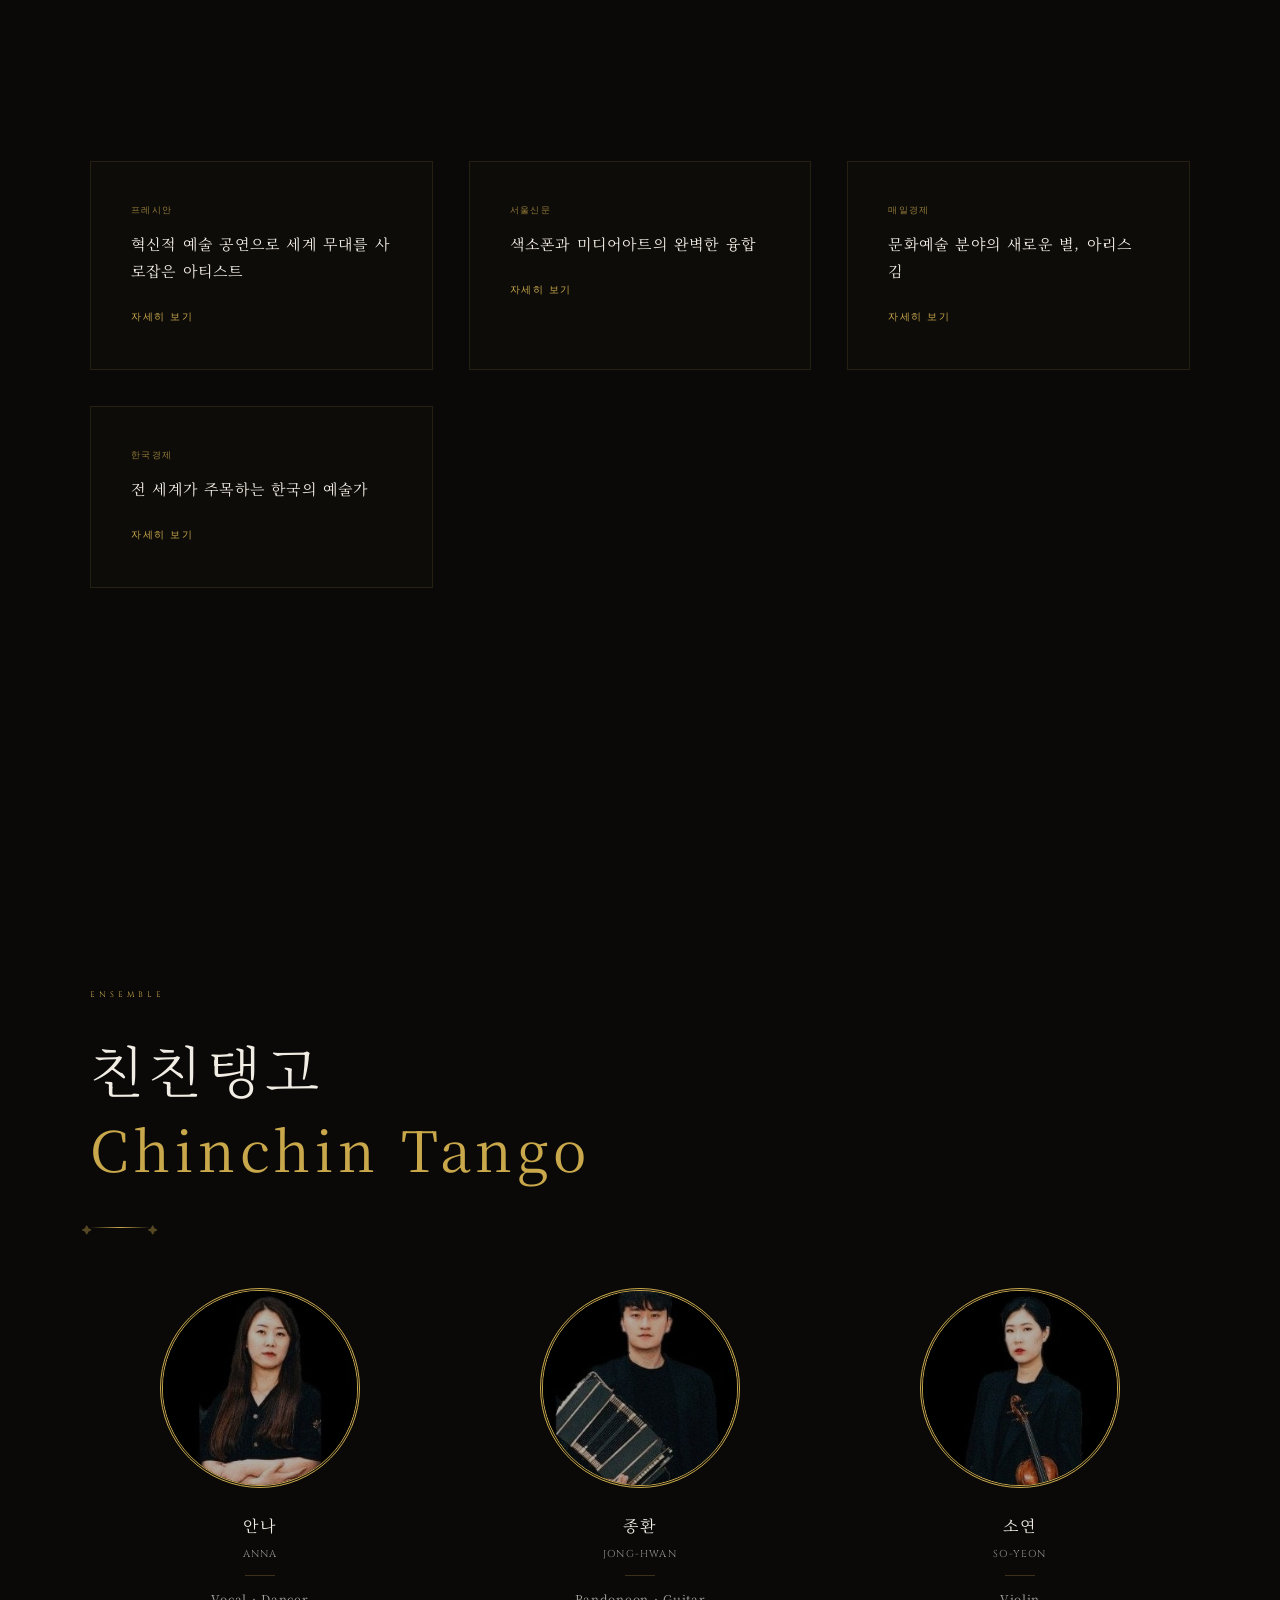
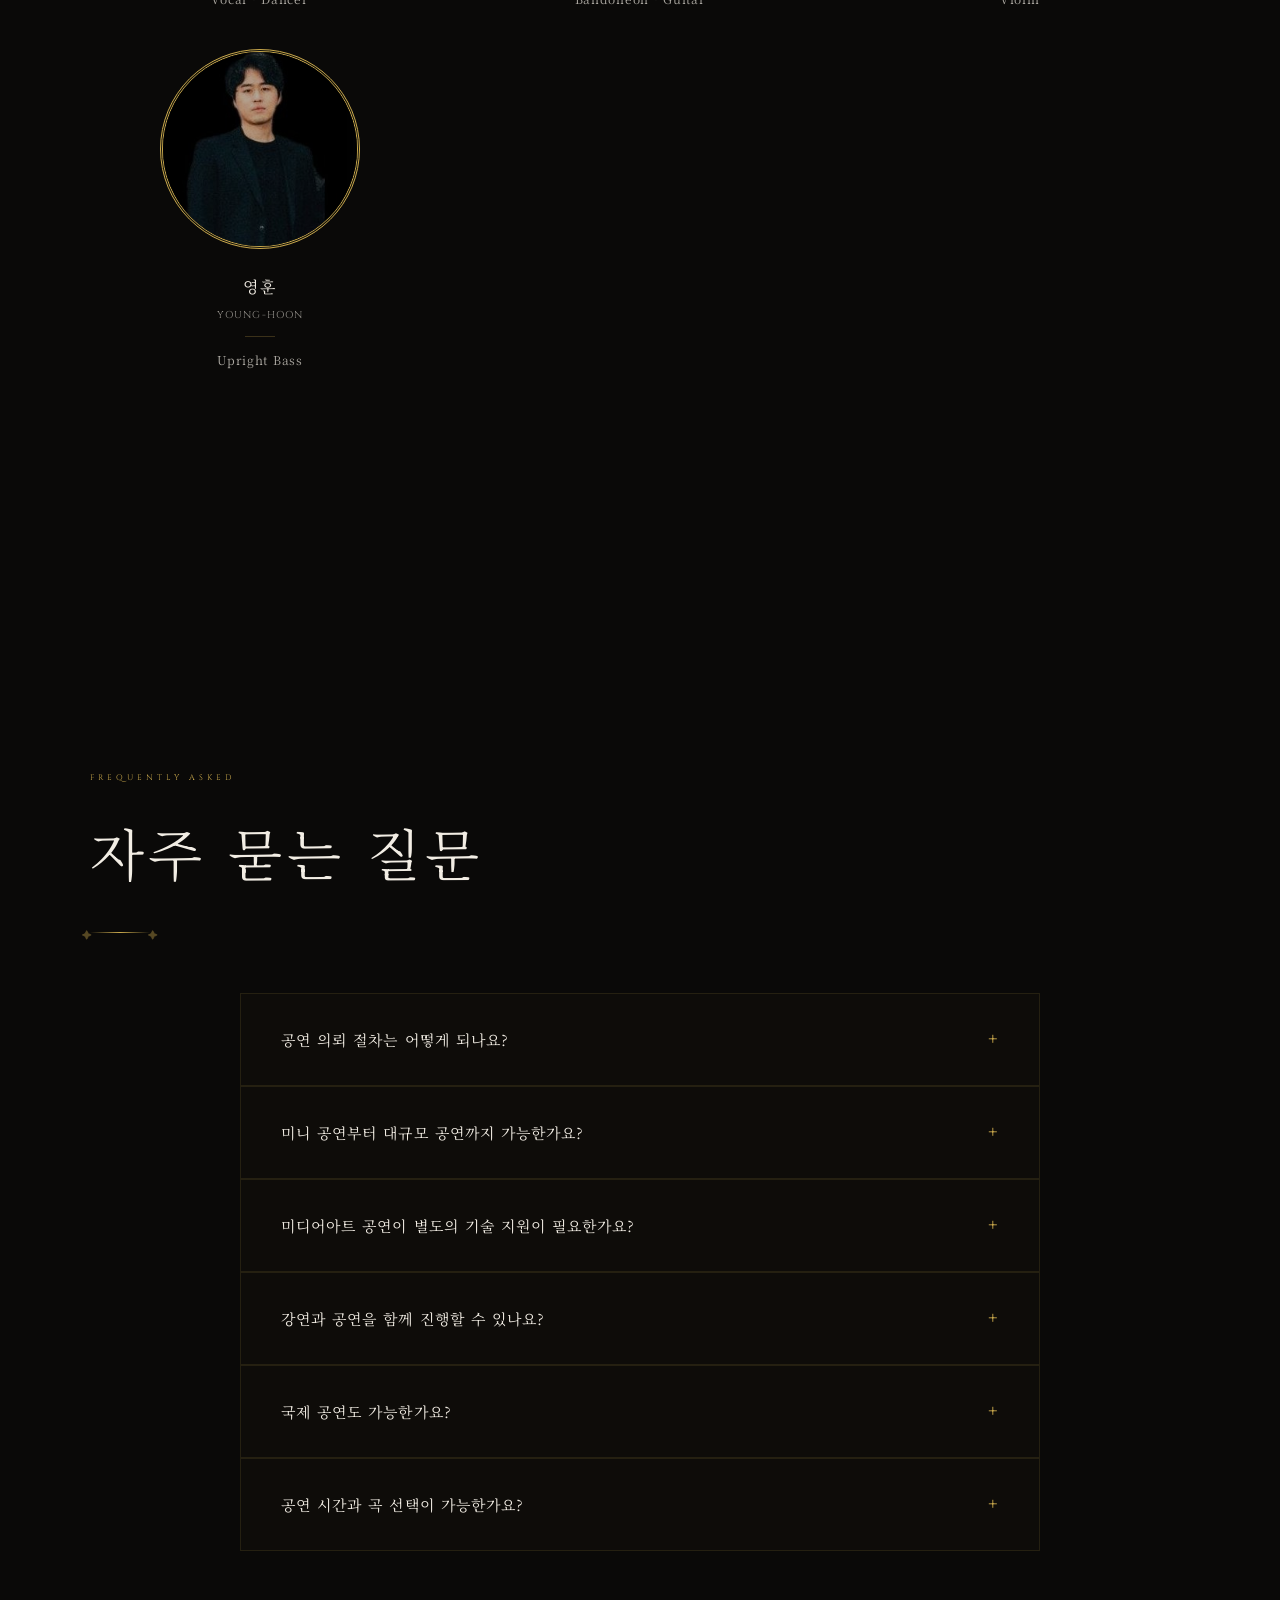
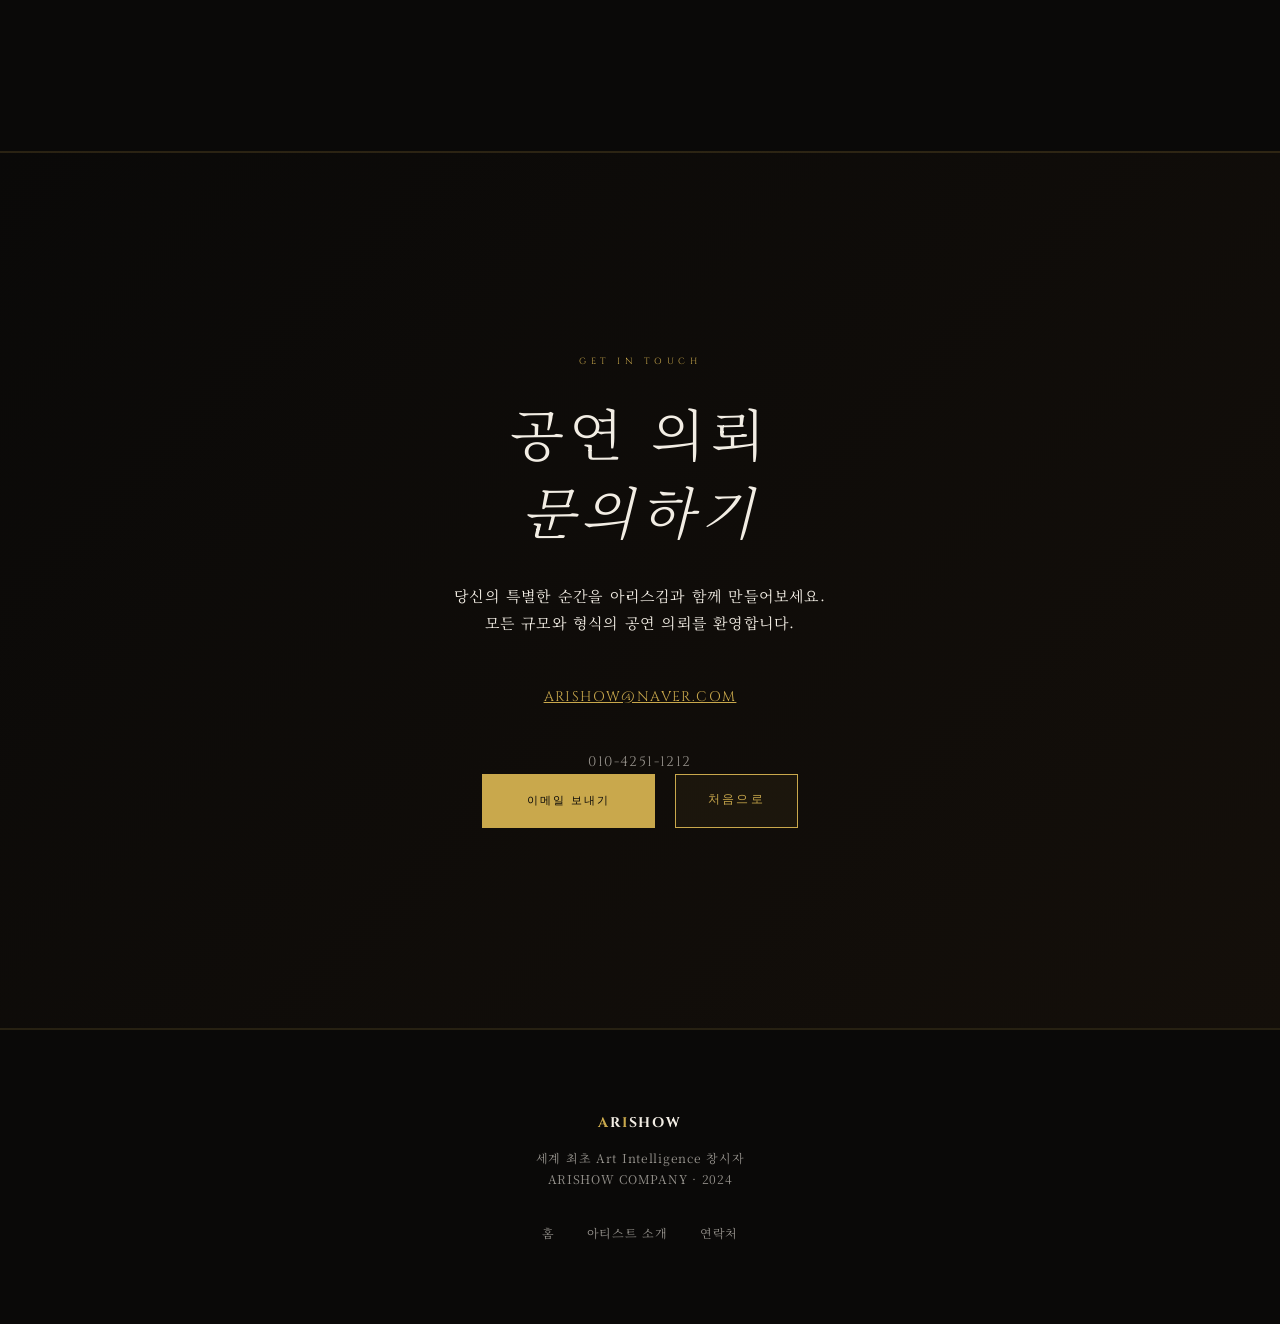
==== commit 2244e41d: "update" ====
--- a/booking.html
+++ b/booking.html
@@ -1391,7 +1391,6 @@
 
 <!-- GOLDEN SPARK INTRO -->
 <div class="golden-spark-overlay" id="sparkOverlay">
-  <div class="golden-spark-dot"></div>
 </div>
 
 <!-- GOLDEN FLOATING PARTICLES -->
@@ -1405,7 +1404,7 @@
 
 <!-- NAVIGATION -->
 <nav id="nav">
-  <a href="index.html" class="nav-logo">ARIS KIM</a>
+  <a href="index.html" class="nav-logo"><span style="color:var(--gold)">A</span>R<span style="color:var(--gold)">I</span>SHOW</a>
   <ul class="nav-links">
     <li><a href="#profile">아티스트</a></li>
     <li><a href="#programs">프로그램</a></li>
@@ -1434,8 +1433,8 @@
   <div class="hero-overlay"></div>
   <div class="hero-glow"></div>
   <div class="hero-content">
-    <div class="hero-label">공연 예술의 새로운 장르</div>
-    <h1 class="hero-title">ARIS KIM</h1>
+    <div class="hero-label">예술의 새로운 장르</div>
+    <h1 class="hero-title"><span style="color:var(--gold)">A</span>R<span style="color:var(--gold)">I</span>SHOW</h1>
     <p class="hero-subtitle">색소폰 · 미디어아트 · 탱고</p>
   </div>
   <div class="hero-scroll">
@@ -2006,19 +2005,20 @@
       당신의 특별한 순간을 아리스김과 함께 만들어보세요.<br>
       모든 규모와 형식의 공연 의뢰를 환영합니다.
     </p>
-    <a href="mailto:arisconcert@gmail.com" class="contact-email reveal">arisconcert@gmail.com</a>
+    <a href="mailto:ARISHOW@NAVER.COM" class="contact-email reveal">ARISHOW@NAVER.COM</a>
+    <p class="contact-phone reveal" style="font-family:'Cinzel',serif;font-size:14px;letter-spacing:0.1em;color:rgba(242,237,228,0.6);margin-top:12px;">010-4251-1212</p>
     <div class="contact-buttons reveal">
-      <a href="mailto:arisconcert@gmail.com" class="btn-contact primary">이메일 보내기</a>
-      <a href="index.html" class="btn-contact secondary">홈으로 돌아가기</a>
+      <a href="mailto:ARISHOW@NAVER.COM" class="btn-contact primary">이메일 보내기</a>
+      <a href="index.html?skip=1" class="btn-contact secondary" style="background:rgba(201,168,76,0.06);padding:14px 32px;font-size:12px;">처음으로</a>
     </div>
   </div>
 </section>
 
 <!-- FOOTER -->
 <footer class="reveal">
-  <div class="footer-logo">ARIS KIM</div>
+  <div class="footer-logo"><span style="color:var(--gold)">A</span>R<span style="color:var(--gold)">I</span>SHOW</div>
   <div class="footer-info">
-    세계 최초 Art Intelligence 공연의 창시자<br>
+    세계 최초 Art Intelligence 창시자<br>
     ARISHOW COMPANY · 2024
   </div>
   <div class="footer-links">
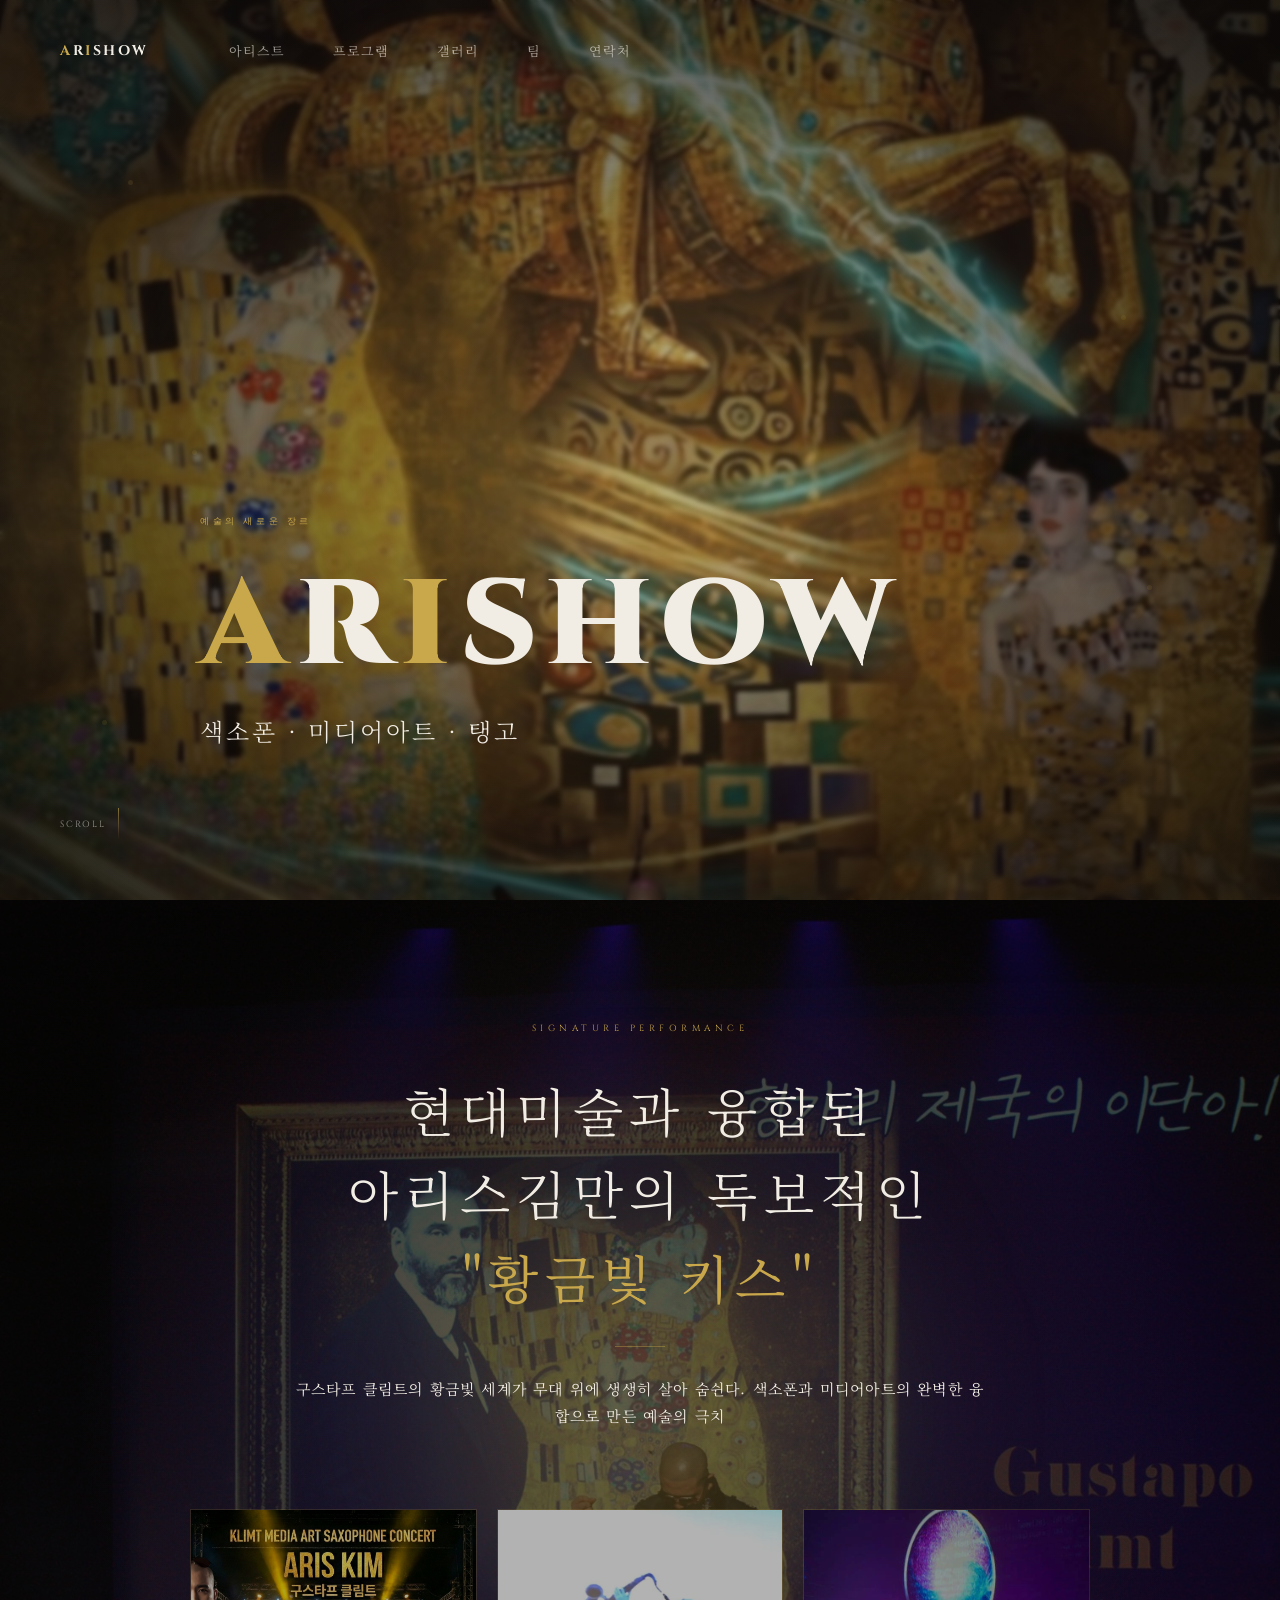
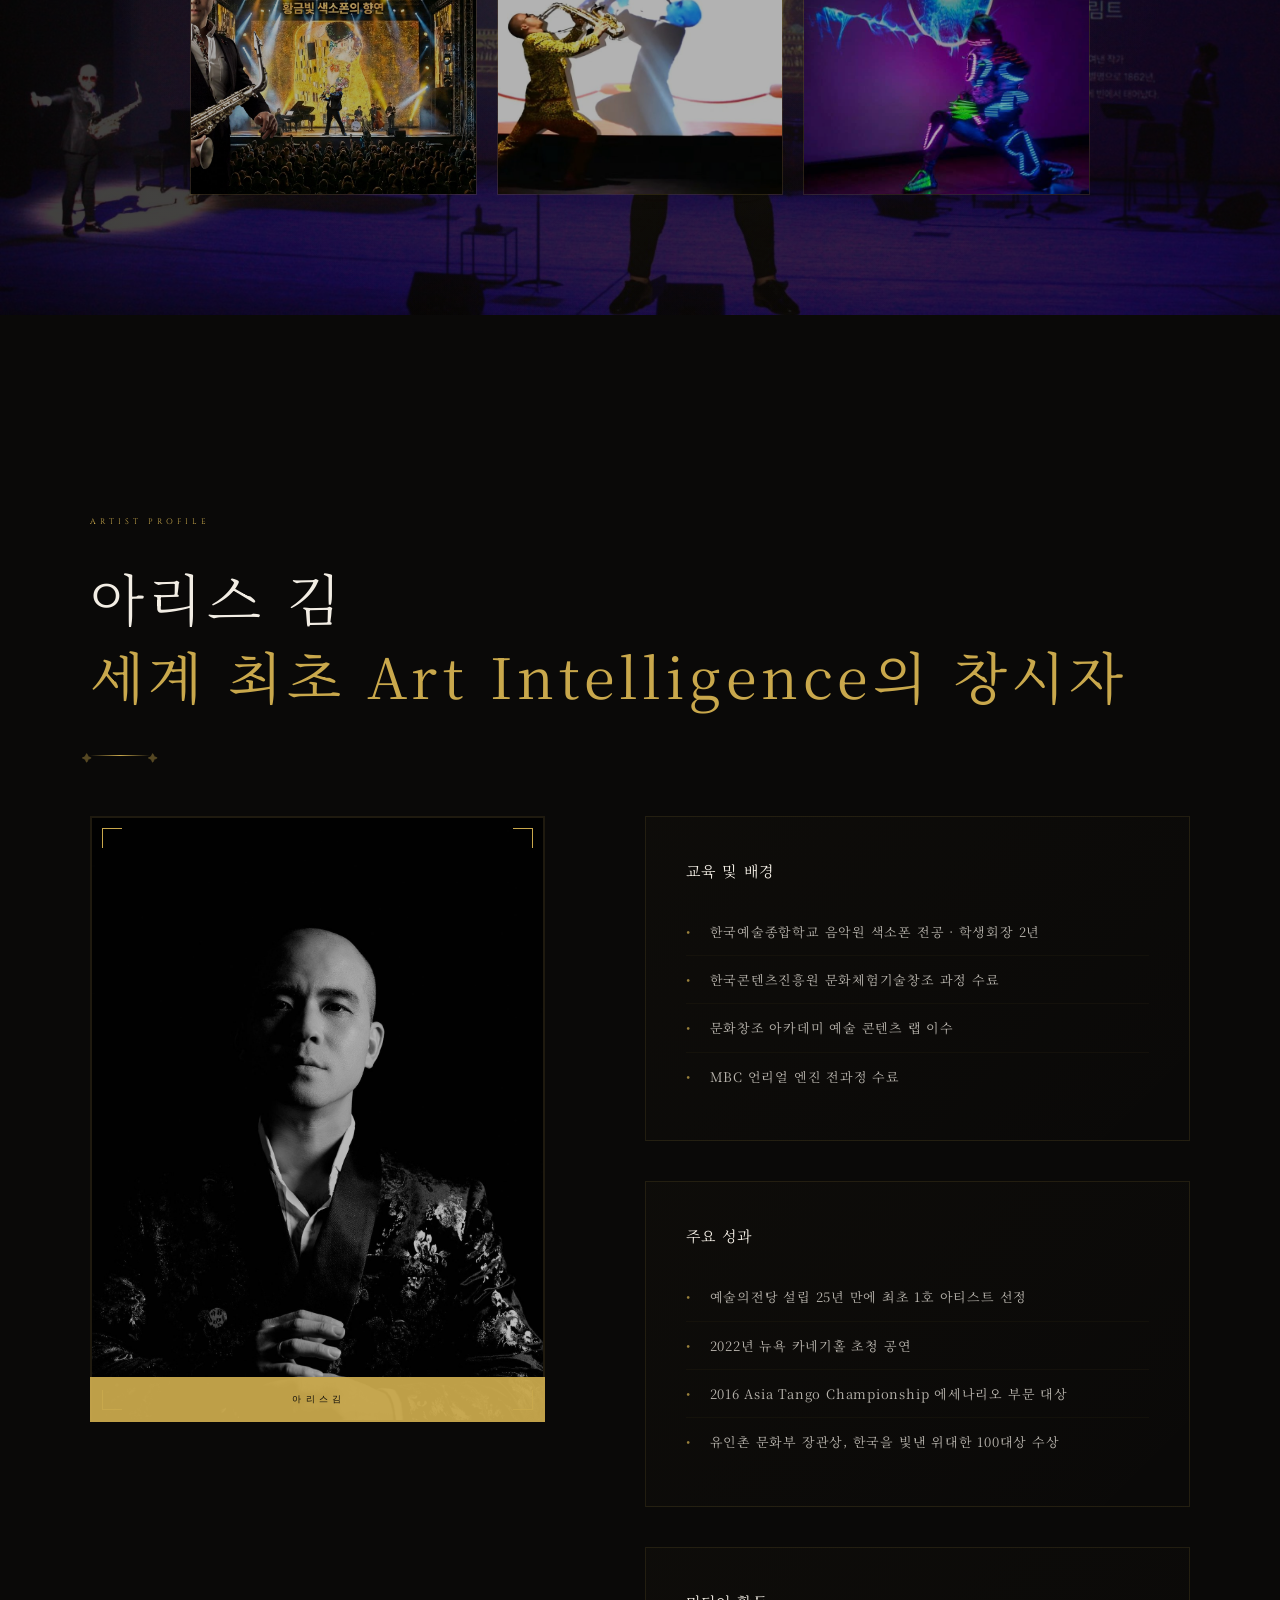
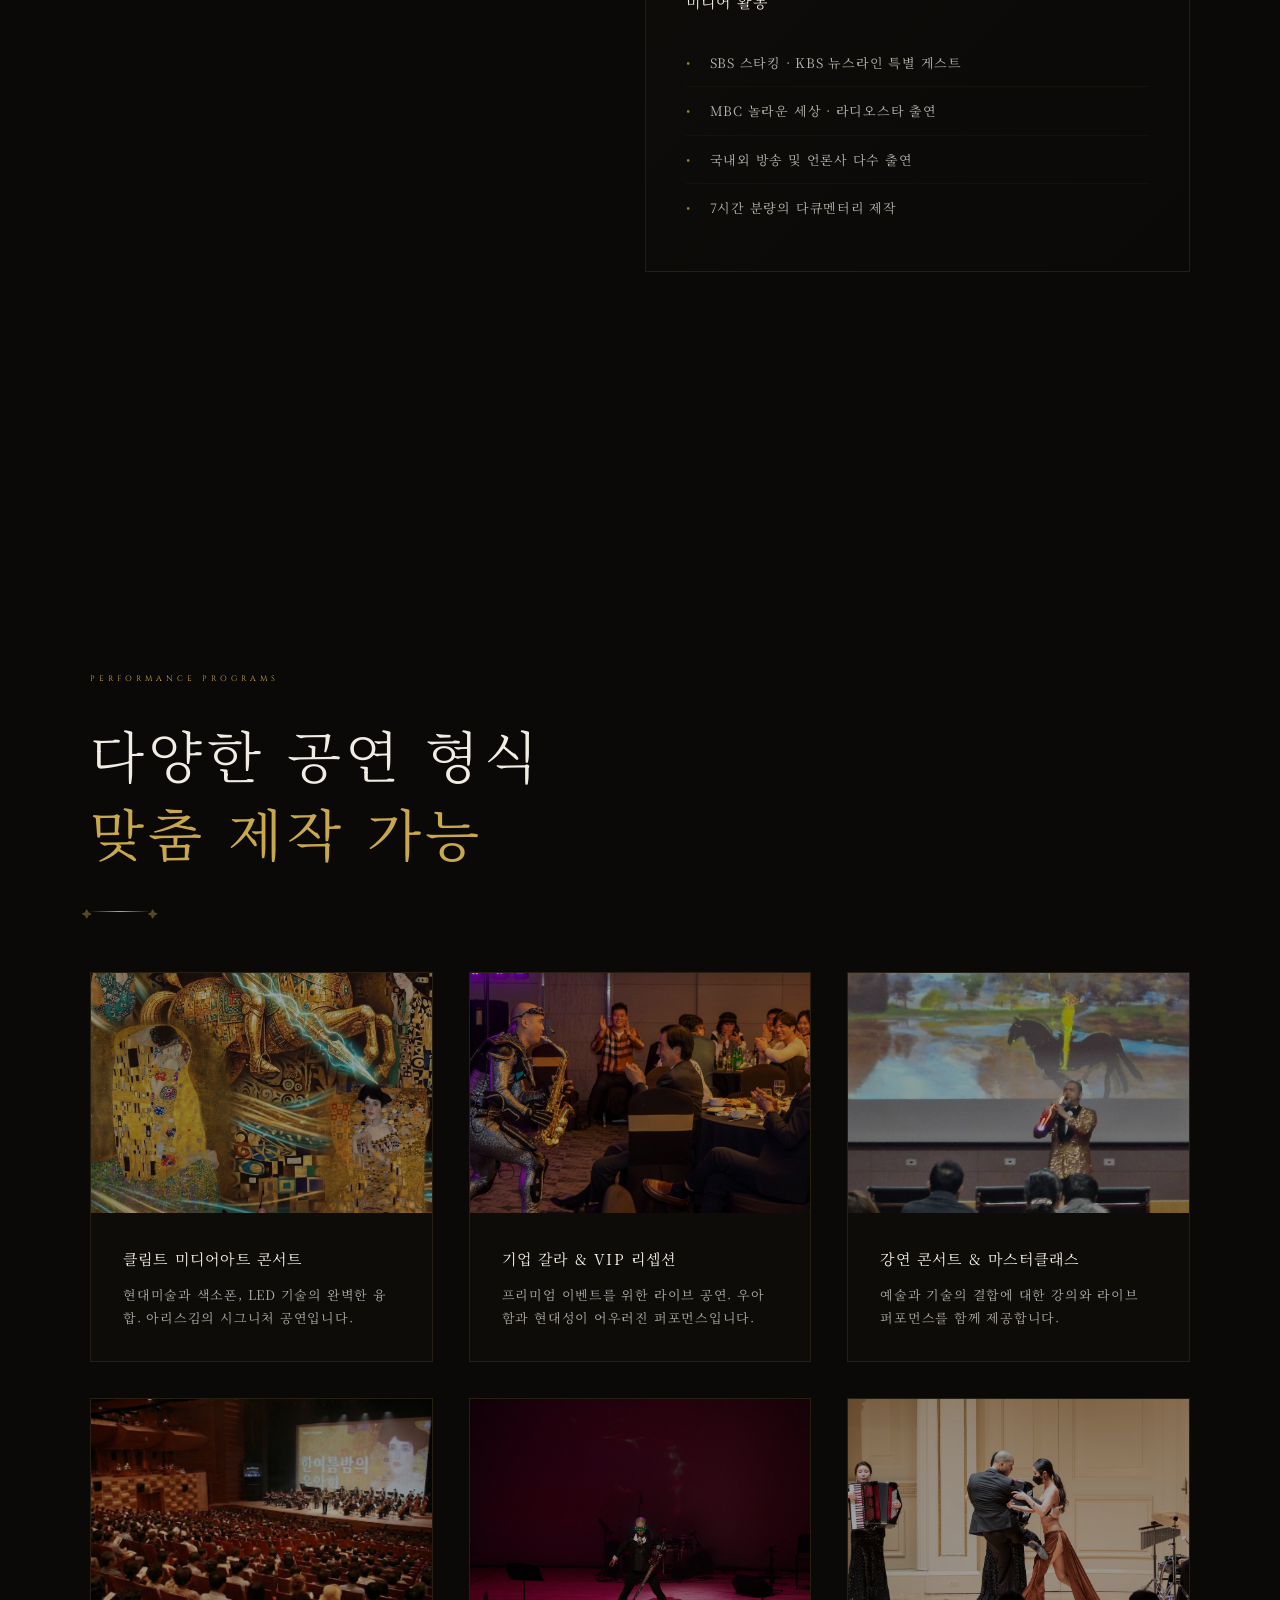
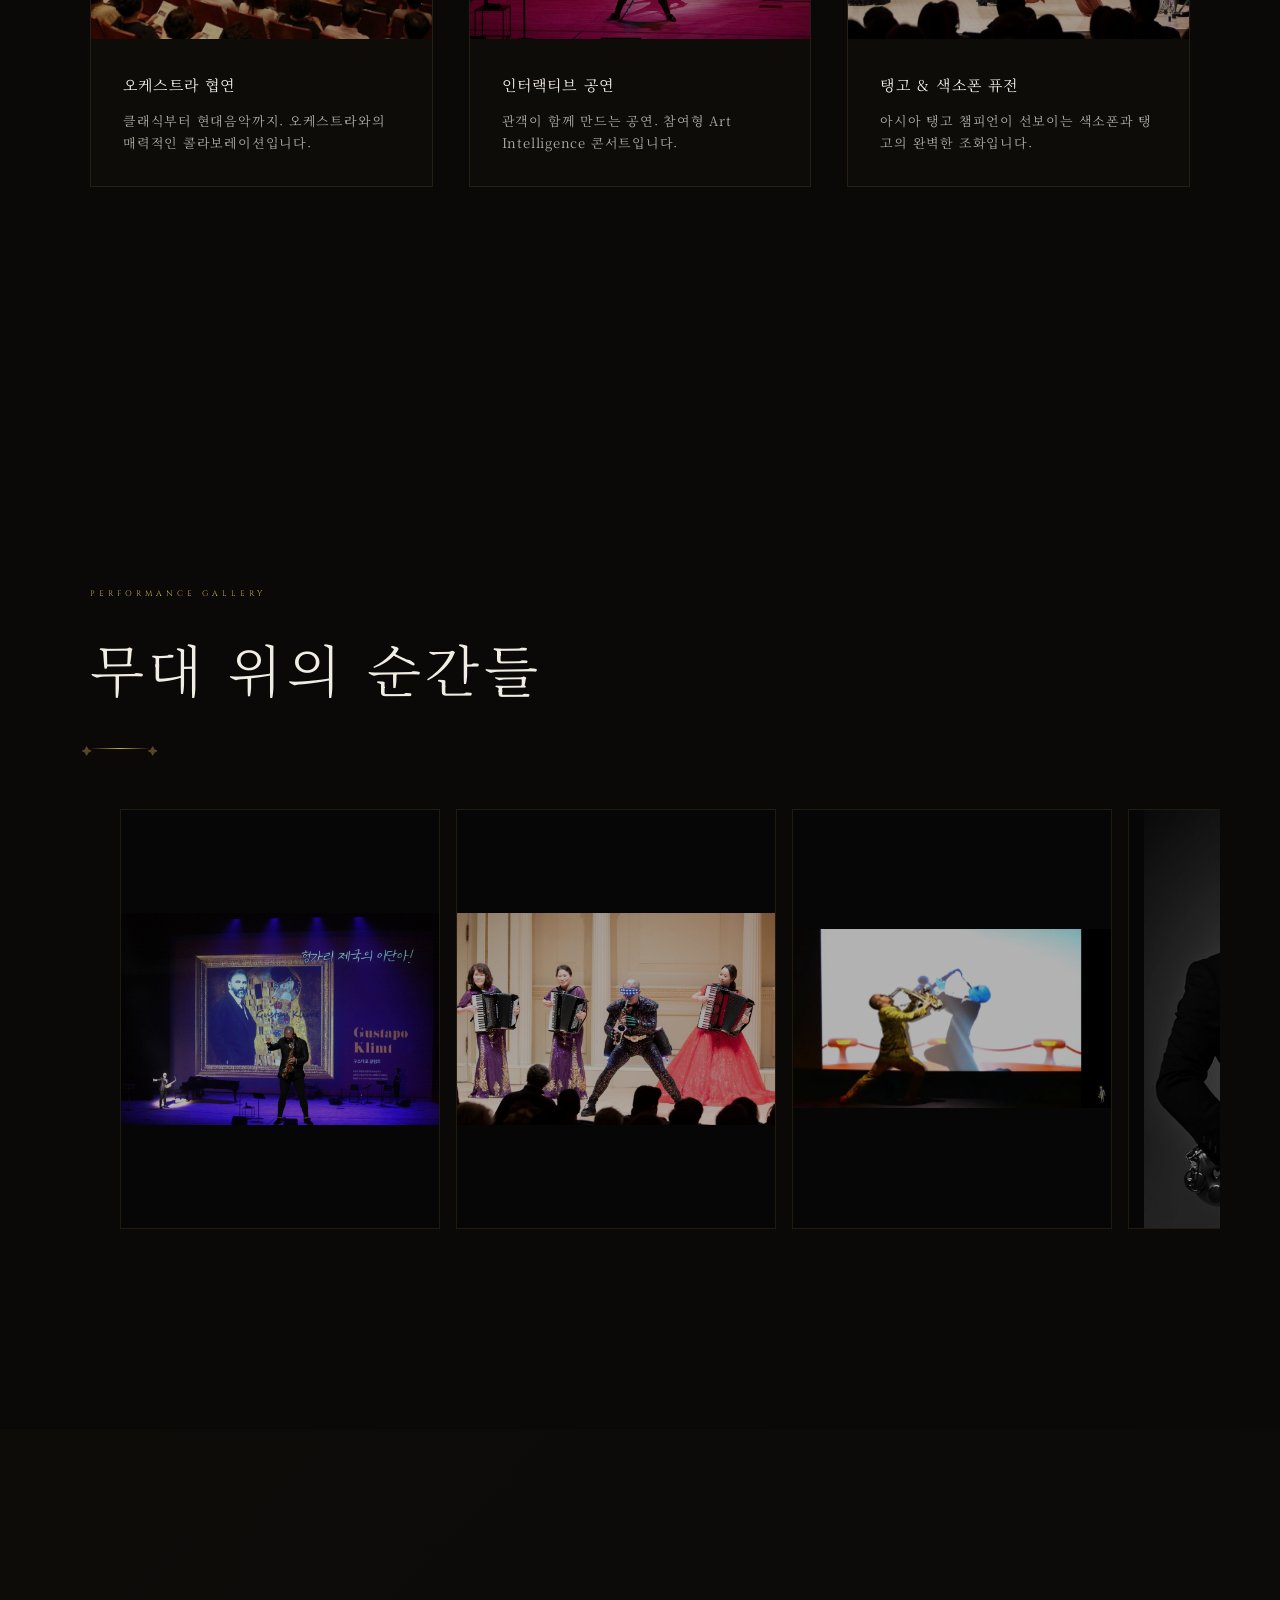
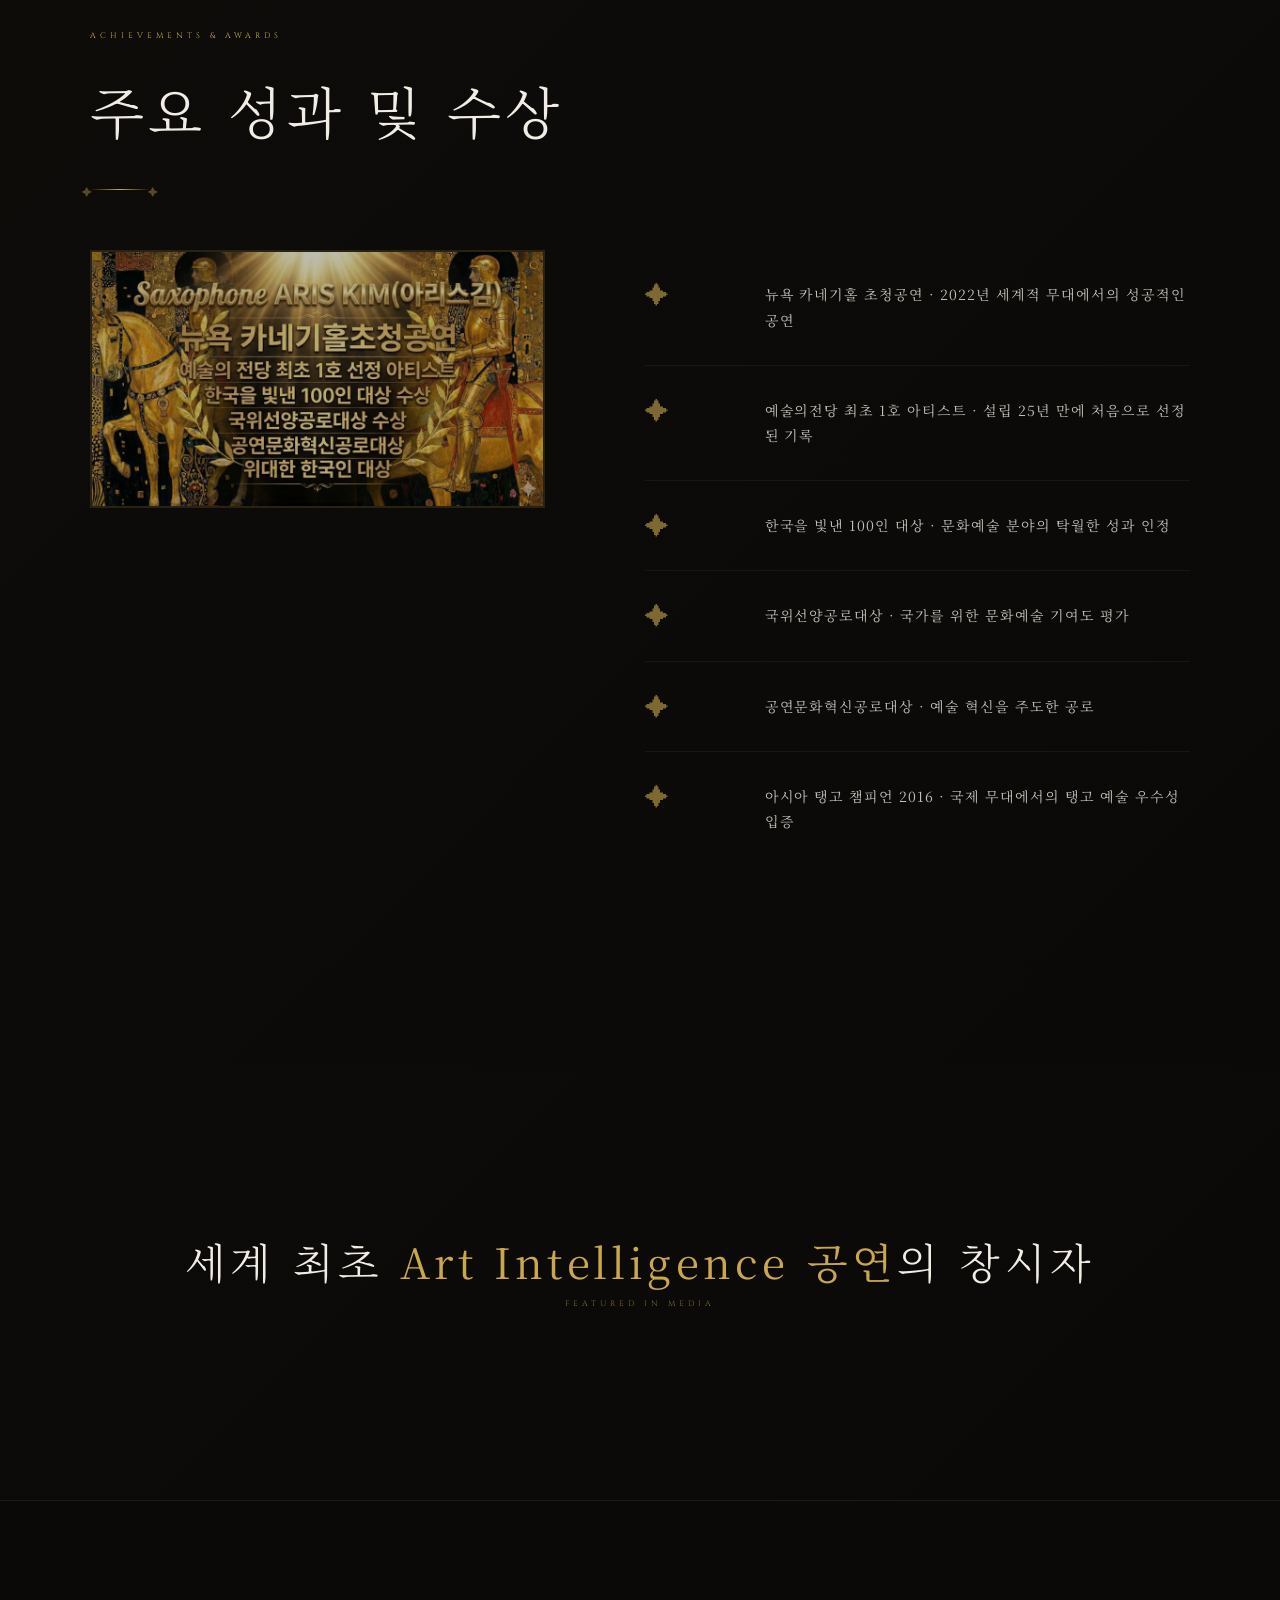
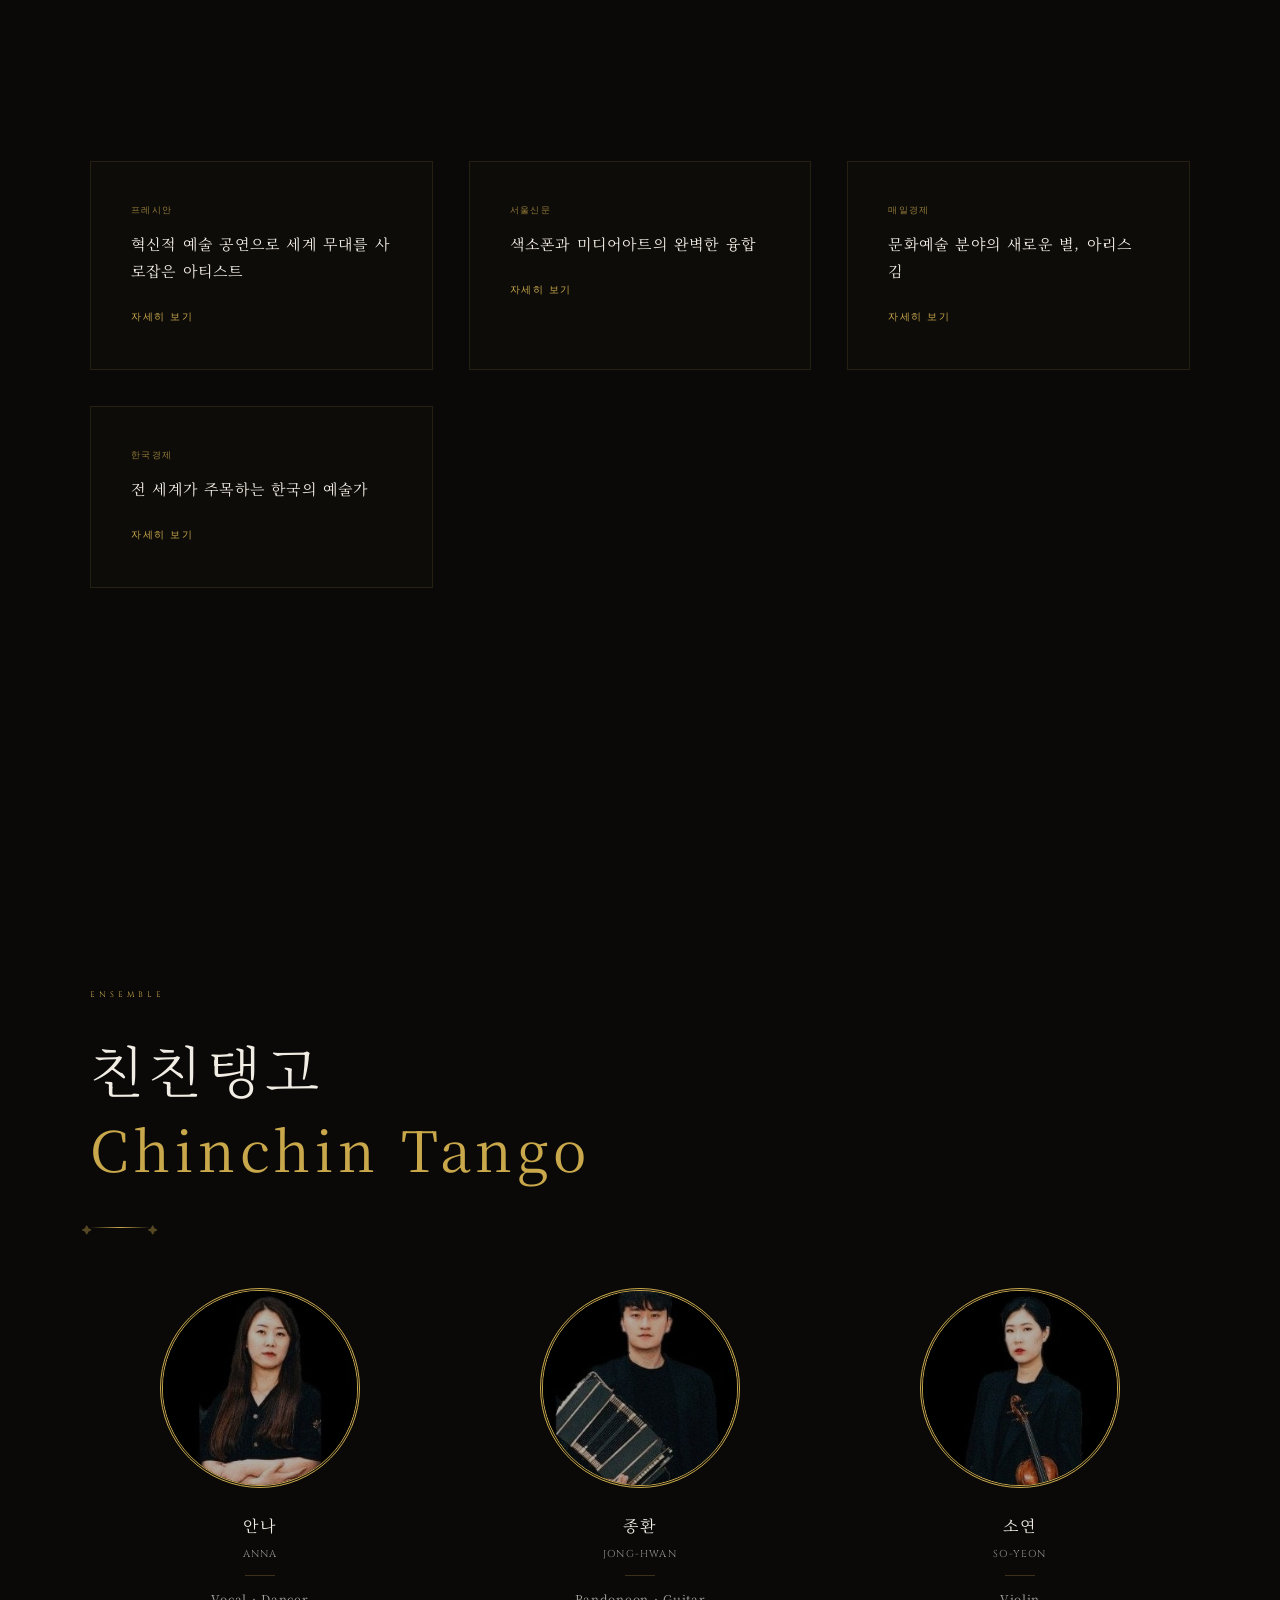
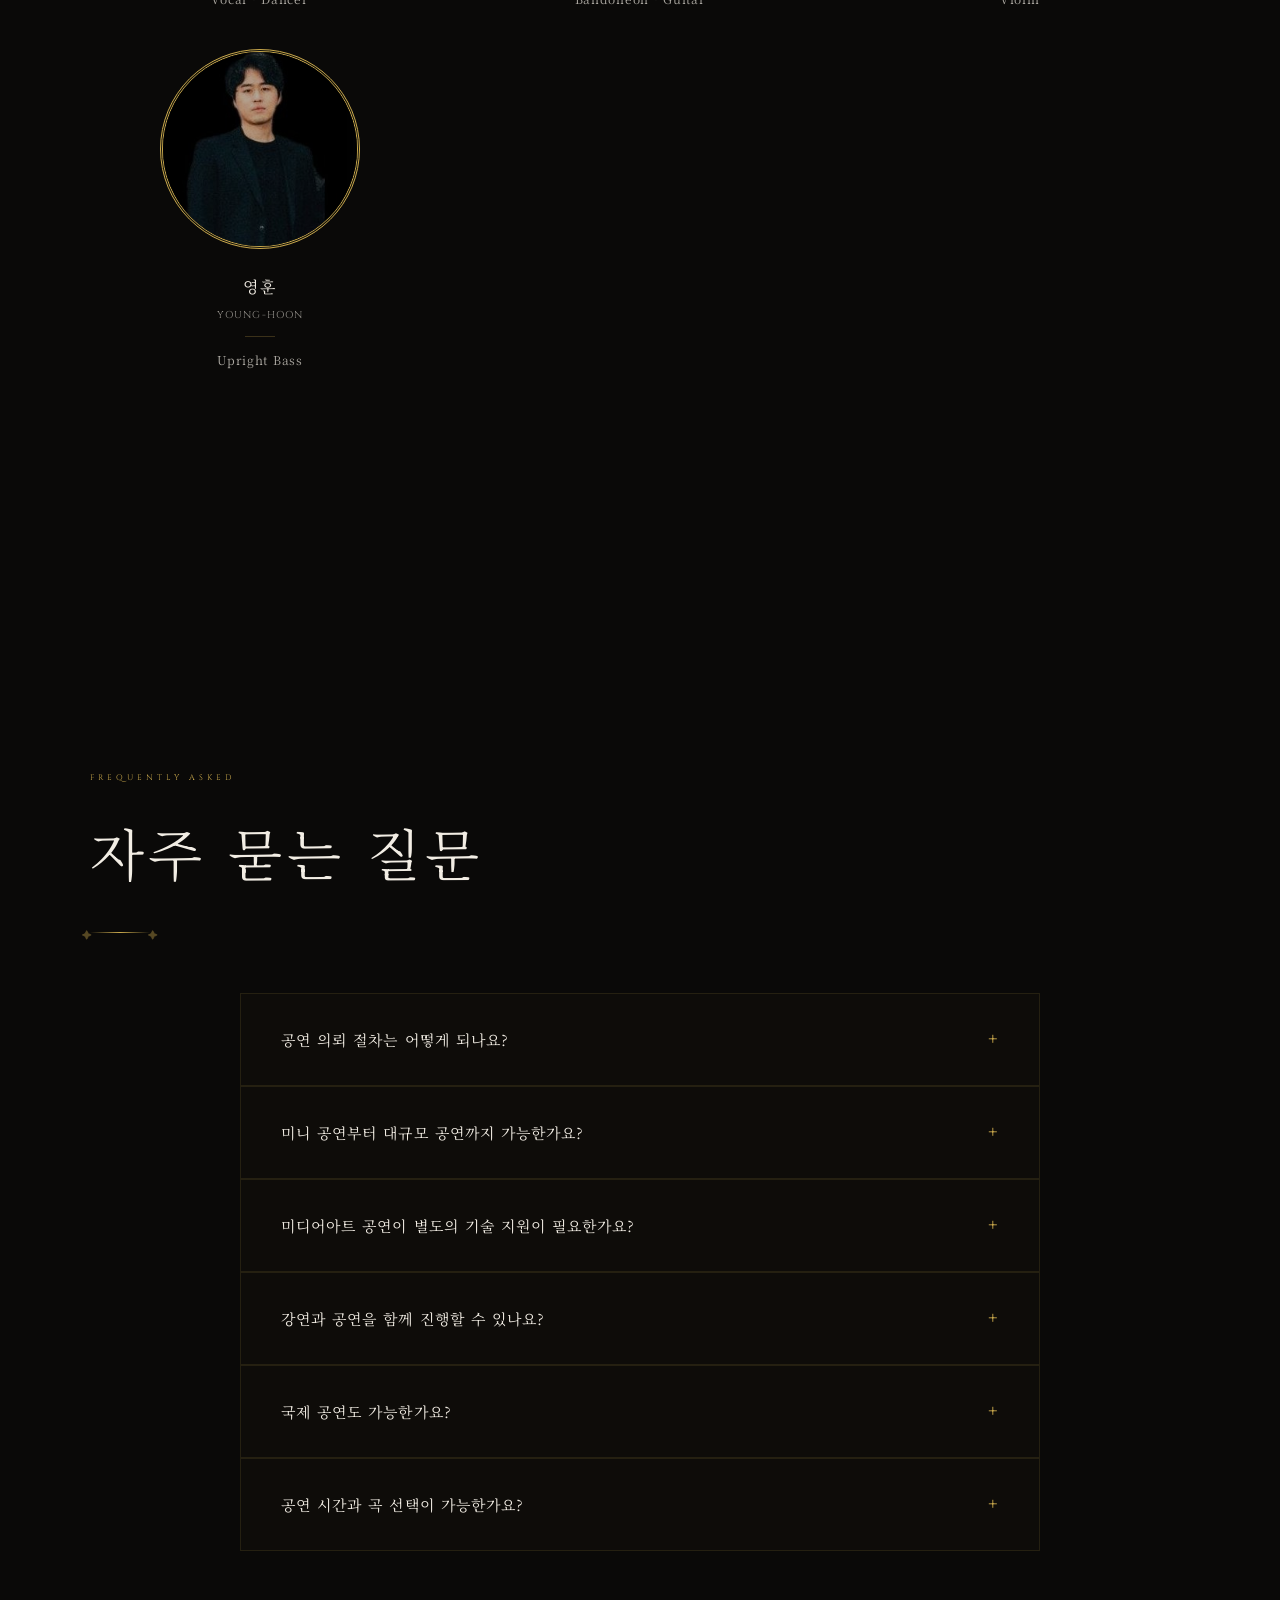
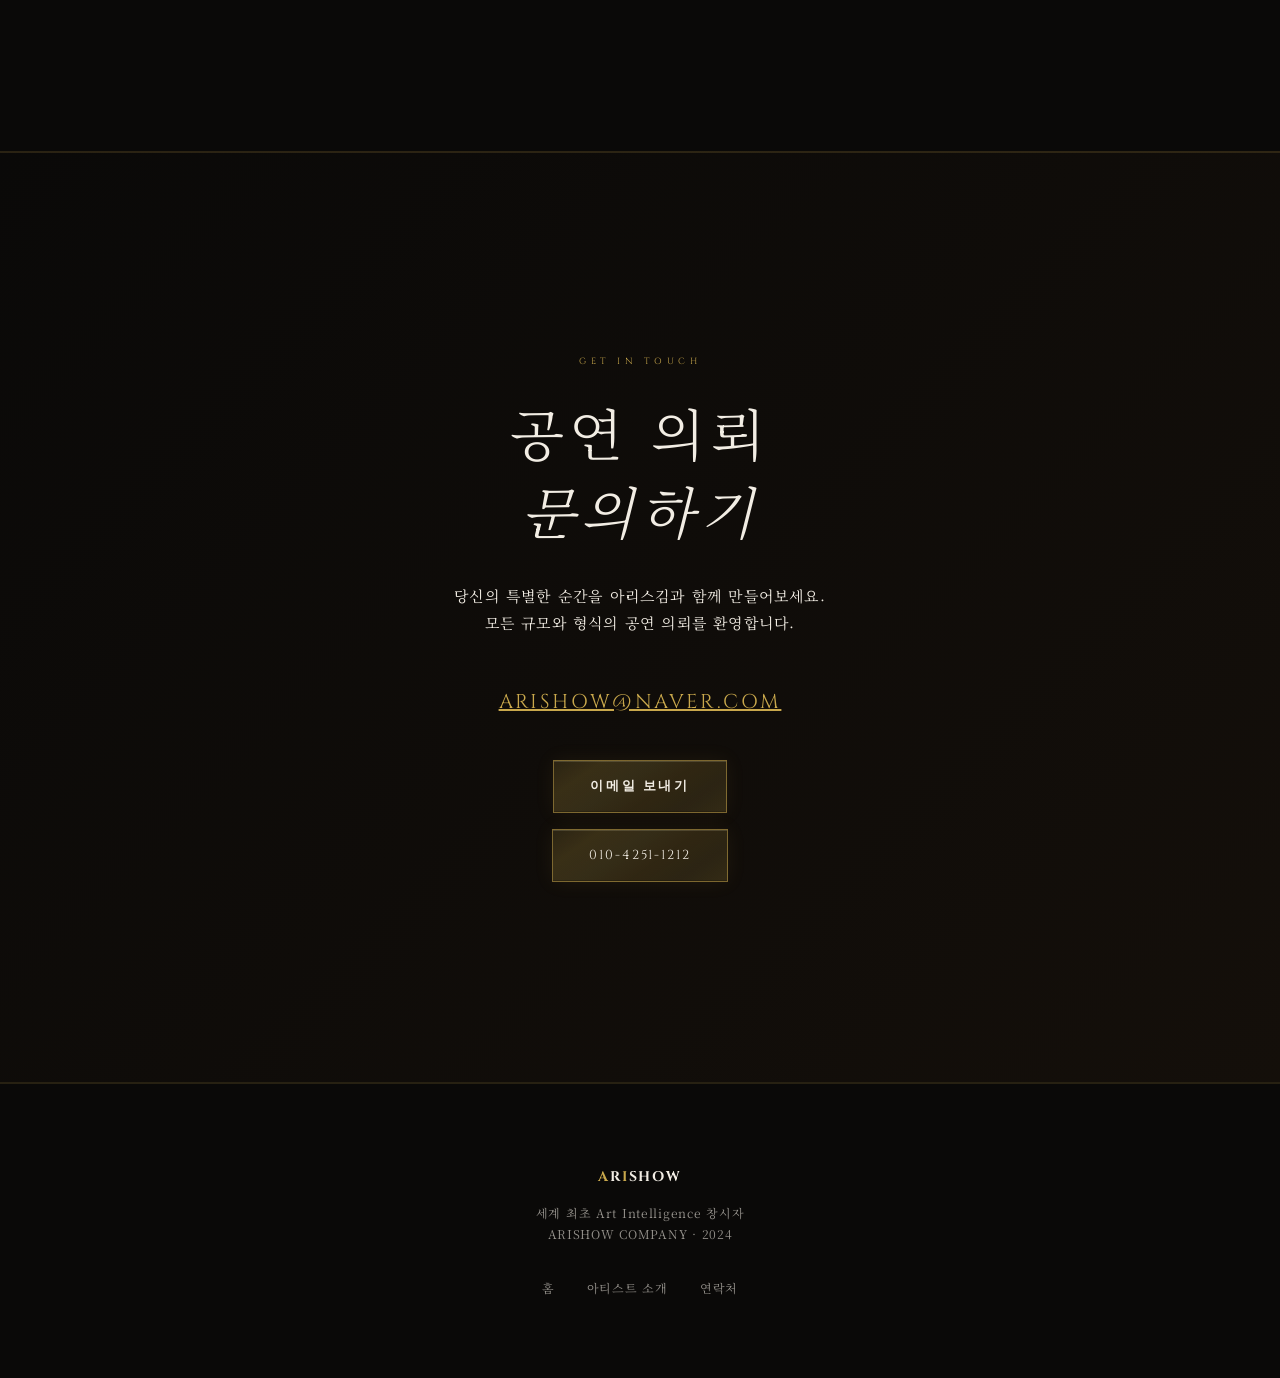
==== commit 29b5d94a: "update" ====
--- a/booking.html
+++ b/booking.html
@@ -284,6 +284,66 @@
     .golden-frame::after {
       bottom: -6px;
       right: -6px;
+    }
+
+    /* Floating "처음으로" button */
+    #floatBack{
+      position:fixed;
+      top:36px;right:60px;
+      z-index:2002;
+      opacity:0;
+      transform:translateY(-10px);
+      pointer-events:none;
+      transition:all 0.5s cubic-bezier(0.25,0.46,0.45,0.94);
+    }
+    #floatBack.show{
+      opacity:1;
+      transform:translateY(0);
+      pointer-events:auto;
+    }
+    .gold-texture-btn{
+      font-family:'Cinzel',serif;
+      font-size:11px;
+      letter-spacing:0.15em;
+      color:#F2EDE4;
+      text-decoration:none;
+      padding:10px 24px;
+      display:inline-block;
+      position:relative;
+      border:1px solid rgba(201,168,76,0.5);
+      background:linear-gradient(145deg,
+        rgba(201,168,76,0.15) 0%,
+        rgba(180,150,60,0.25) 20%,
+        rgba(220,190,90,0.18) 40%,
+        rgba(160,130,50,0.22) 60%,
+        rgba(201,168,76,0.15) 80%,
+        rgba(190,160,70,0.2) 100%);
+      box-shadow:inset 0 1px 0 rgba(255,245,200,0.15),
+                 inset 0 -1px 0 rgba(0,0,0,0.2),
+                 0 0 20px rgba(201,168,76,0.08);
+      transition:all 0.35s;
+      overflow:hidden;
+    }
+    .gold-texture-btn::before{
+      content:'';
+      position:absolute;
+      top:-200%;left:-100%;
+      width:50%;height:500%;
+      background:linear-gradient(90deg,transparent,rgba(255,245,200,0.2),transparent);
+      transform:skewX(-30deg);
+      animation:goldShimmer 3s ease-in-out infinite alternate;
+      pointer-events:none;
+    }
+    @keyframes goldShimmer{
+      0%{left:-100%;}
+      100%{left:200%;}
+    }
+    .gold-texture-btn:hover{
+      border-color:var(--gold);
+      box-shadow:inset 0 1px 0 rgba(255,245,200,0.25),
+                 0 0 30px rgba(201,168,76,0.2),
+                 0 4px 16px rgba(201,168,76,0.15);
+      transform:translateY(-1px);
     }
 
     /* Scroll reveal */
@@ -1338,6 +1398,8 @@
     @media (max-width: 480px) {
       #nav { padding: 16px 16px; }
       .nav-logo { font-size: 12px; }
+      #floatBack { top:18px;right:16px; }
+      #floatBack .gold-texture-btn { font-size:9px;padding:8px 16px; }
       .hero-content { padding: 0 20px; }
       .hero-title { font-size: clamp(36px, 7vw, 56px); }
       .section { padding: 80px 16px; }
@@ -1393,6 +1455,11 @@
 <div class="golden-spark-overlay" id="sparkOverlay">
 </div>
 
+<!-- FLOATING BACK BUTTON -->
+<div id="floatBack">
+  <a href="index.html?skip=1" class="gold-texture-btn">처음으로</a>
+</div>
+
 <!-- GOLDEN FLOATING PARTICLES -->
 <div class="golden-dust dust-1"></div>
 <div class="golden-dust dust-2"></div>
@@ -1412,9 +1479,7 @@
     <li><a href="#members">팀</a></li>
     <li><a href="#contact">연락처</a></li>
   </ul>
-  <div class="nav-right">
-    <a href="#contact" class="nav-cta">공연 의뢰</a>
-  </div>
+  <div class="nav-right"></div>
   <button class="nav-ham" id="nav-toggle"><span></span><span></span><span></span></button>
 </nav>
 
@@ -1424,7 +1489,6 @@
   <a href="#gallery">갤러리</a>
   <a href="#members">팀</a>
   <a href="#contact">연락처</a>
-  <a href="#contact" class="nav-cta">공연 의뢰</a>
 </div>
 
 <!-- HERO SECTION -->
@@ -2005,11 +2069,10 @@
       당신의 특별한 순간을 아리스김과 함께 만들어보세요.<br>
       모든 규모와 형식의 공연 의뢰를 환영합니다.
     </p>
-    <a href="mailto:ARISHOW@NAVER.COM" class="contact-email reveal">ARISHOW@NAVER.COM</a>
-    <p class="contact-phone reveal" style="font-family:'Cinzel',serif;font-size:14px;letter-spacing:0.1em;color:rgba(242,237,228,0.6);margin-top:12px;">010-4251-1212</p>
-    <div class="contact-buttons reveal">
-      <a href="mailto:ARISHOW@NAVER.COM" class="btn-contact primary">이메일 보내기</a>
-      <a href="index.html?skip=1" class="btn-contact secondary" style="background:rgba(201,168,76,0.06);padding:14px 32px;font-size:12px;">처음으로</a>
+    <a href="mailto:ARISHOW@NAVER.COM" class="contact-email reveal" style="font-family:'Cinzel',serif;font-size:clamp(14px,2vw,20px);letter-spacing:0.12em;">ARISHOW@NAVER.COM</a>
+    <div class="contact-buttons reveal" style="margin-top:28px;display:flex;flex-direction:column;align-items:center;gap:16px;">
+      <a href="mailto:ARISHOW@NAVER.COM" class="gold-texture-btn" style="font-size:13px;font-weight:700;padding:14px 36px;letter-spacing:0.2em;">이메일 보내기</a>
+      <a href="tel:010-4251-1212" class="gold-texture-btn" style="font-size:13px;padding:14px 36px;letter-spacing:0.15em;">010-4251-1212</a>
     </div>
   </div>
 </section>
@@ -2051,13 +2114,20 @@
   document.getElementById('prog').style.width = scrollPercent + '%';
 });
 
-// Navigation scroll effect
+// Navigation scroll effect + floating back button
 const nav = document.getElementById('nav');
+const floatBack = document.getElementById('floatBack');
 window.addEventListener('scroll', () => {
   if (window.scrollY > 50) {
     nav.classList.add('scroll');
   } else {
     nav.classList.remove('scroll');
+  }
+  // Show floating "처음으로" button after scrolling 300px
+  if (window.scrollY > 300) {
+    floatBack.classList.add('show');
+  } else {
+    floatBack.classList.remove('show');
   }
 });
 
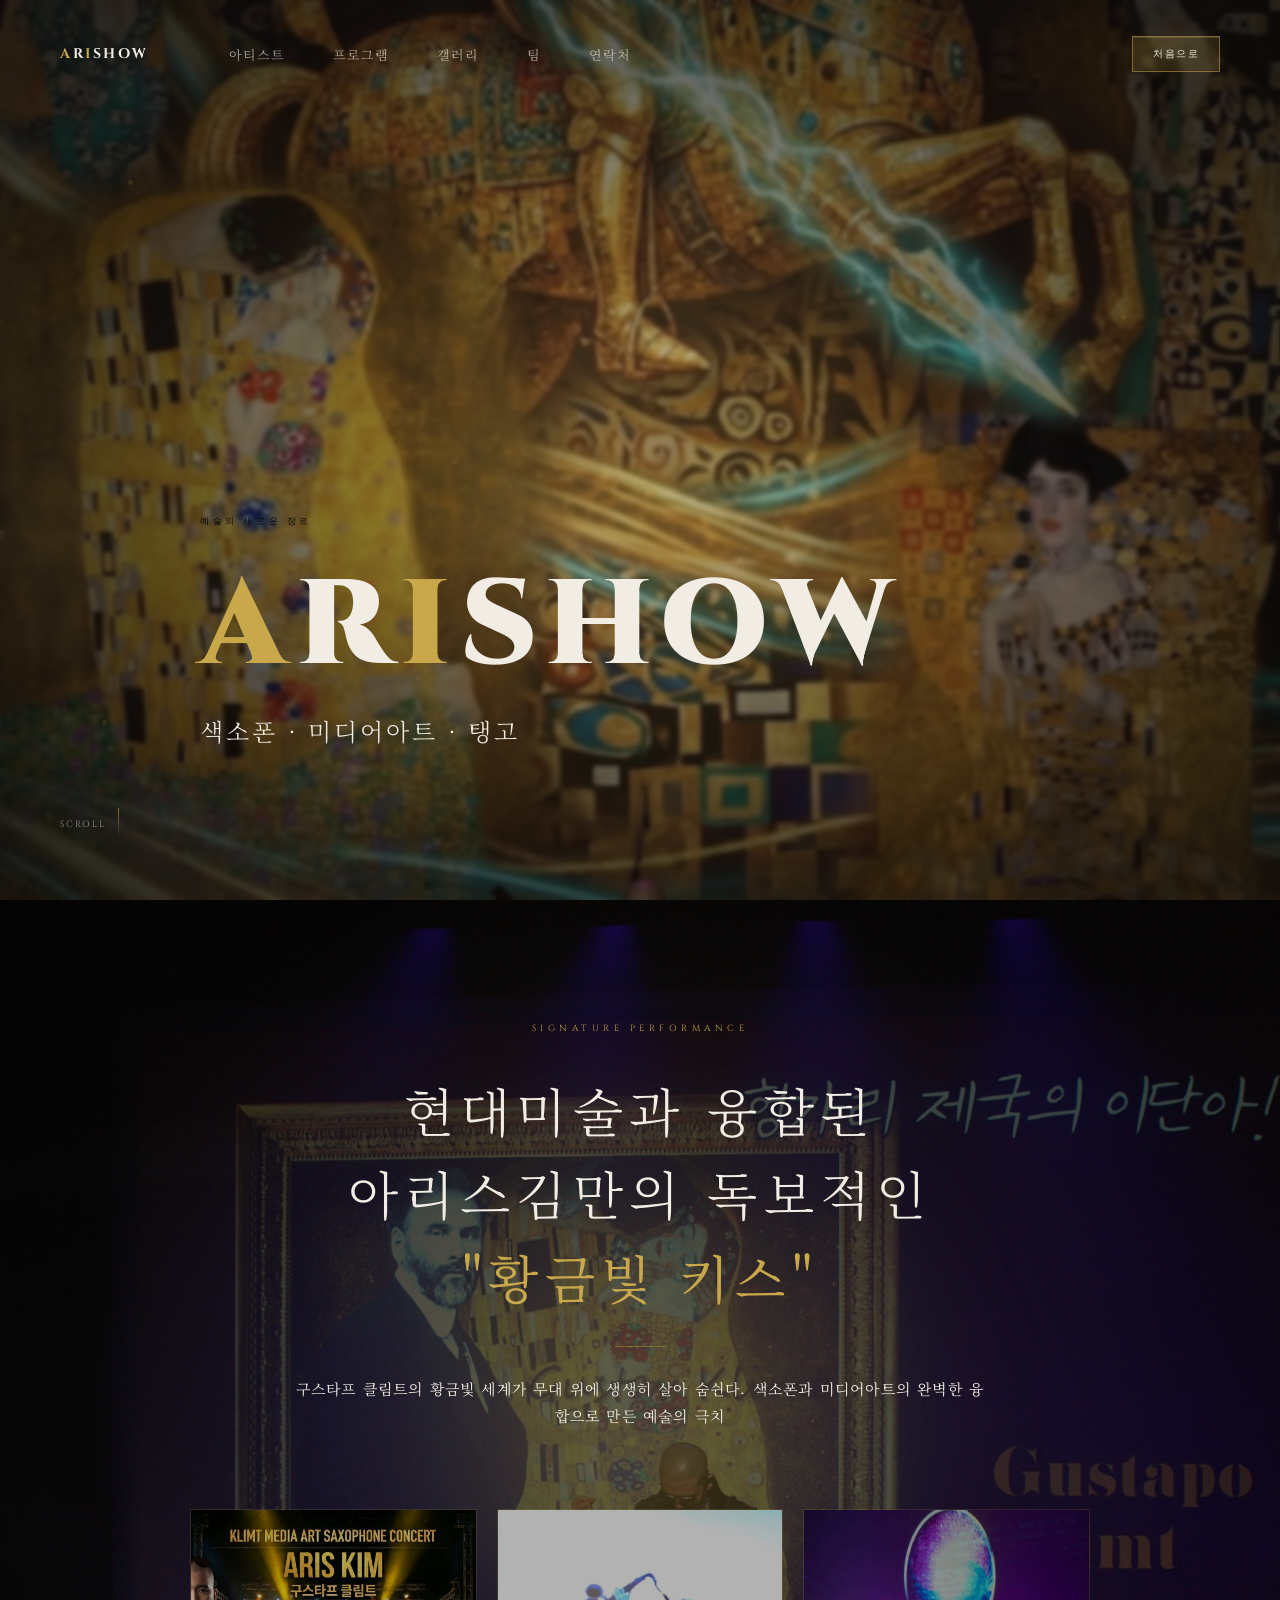
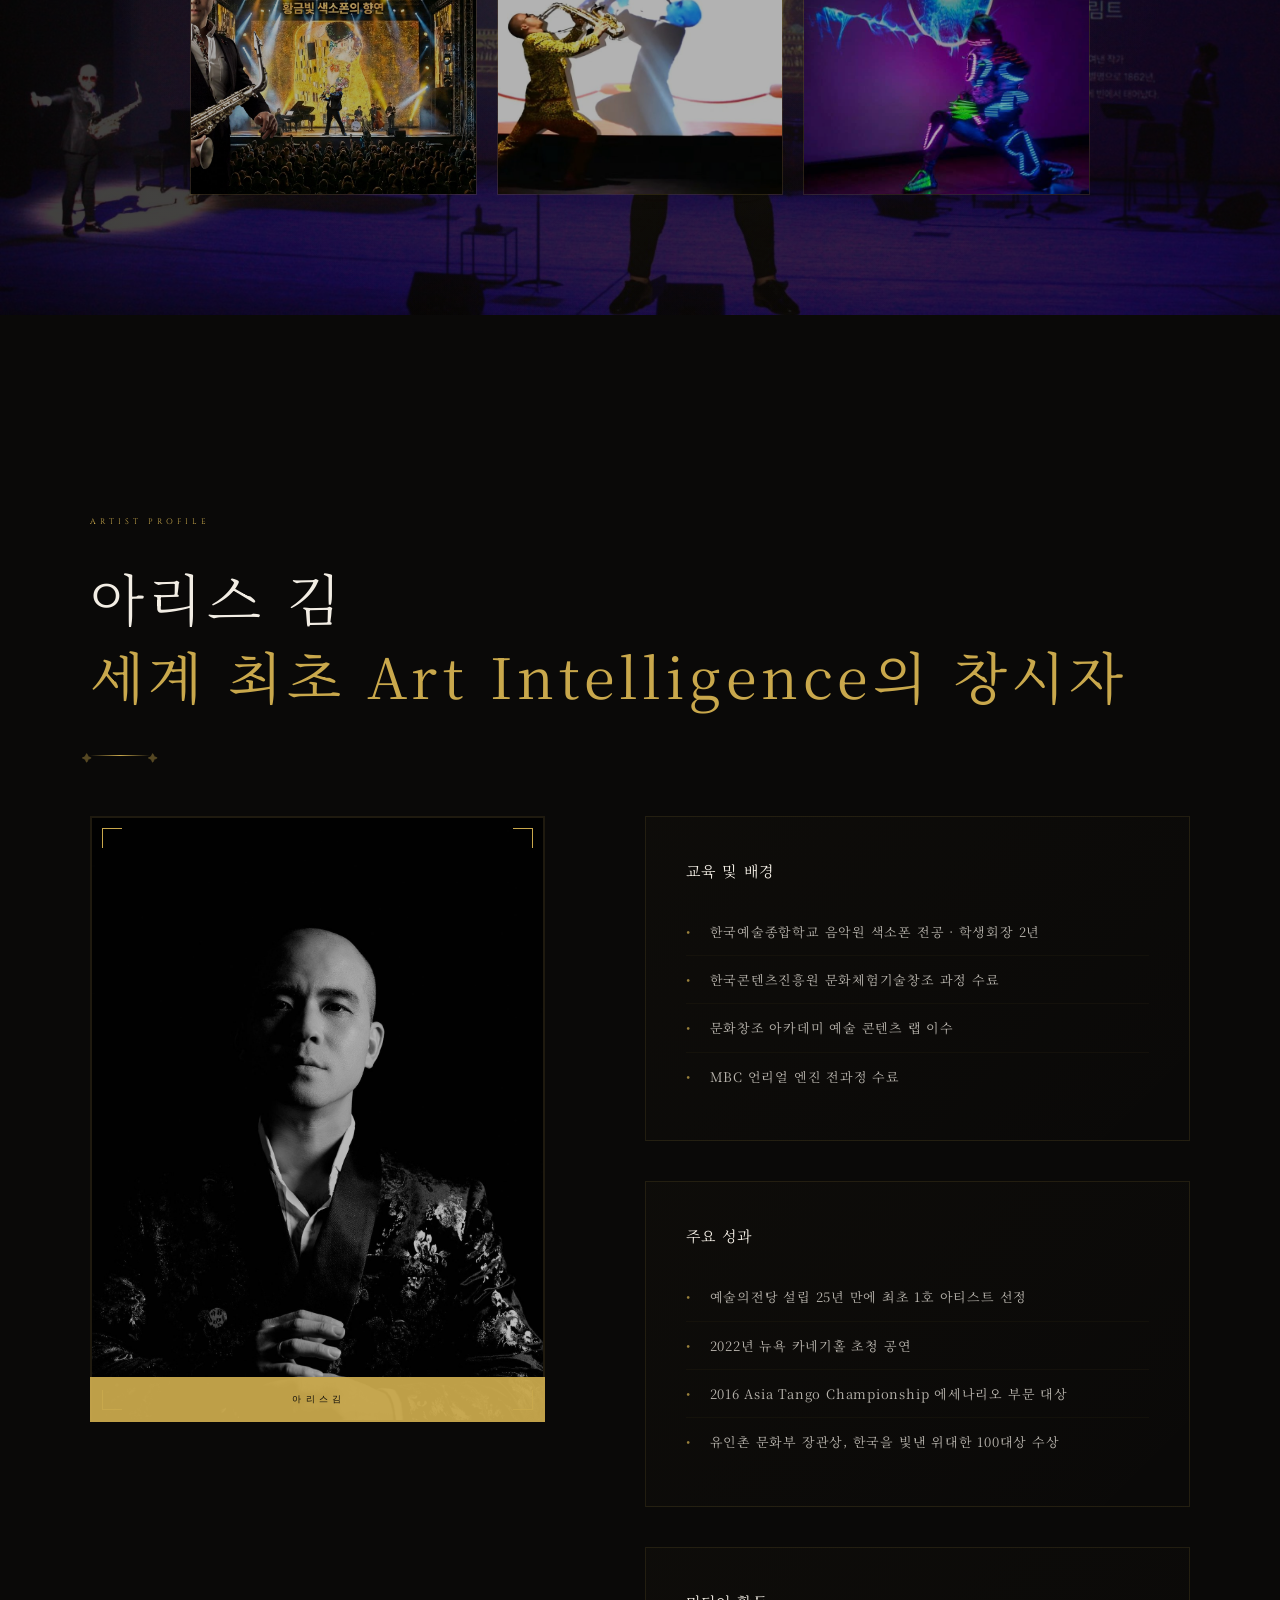
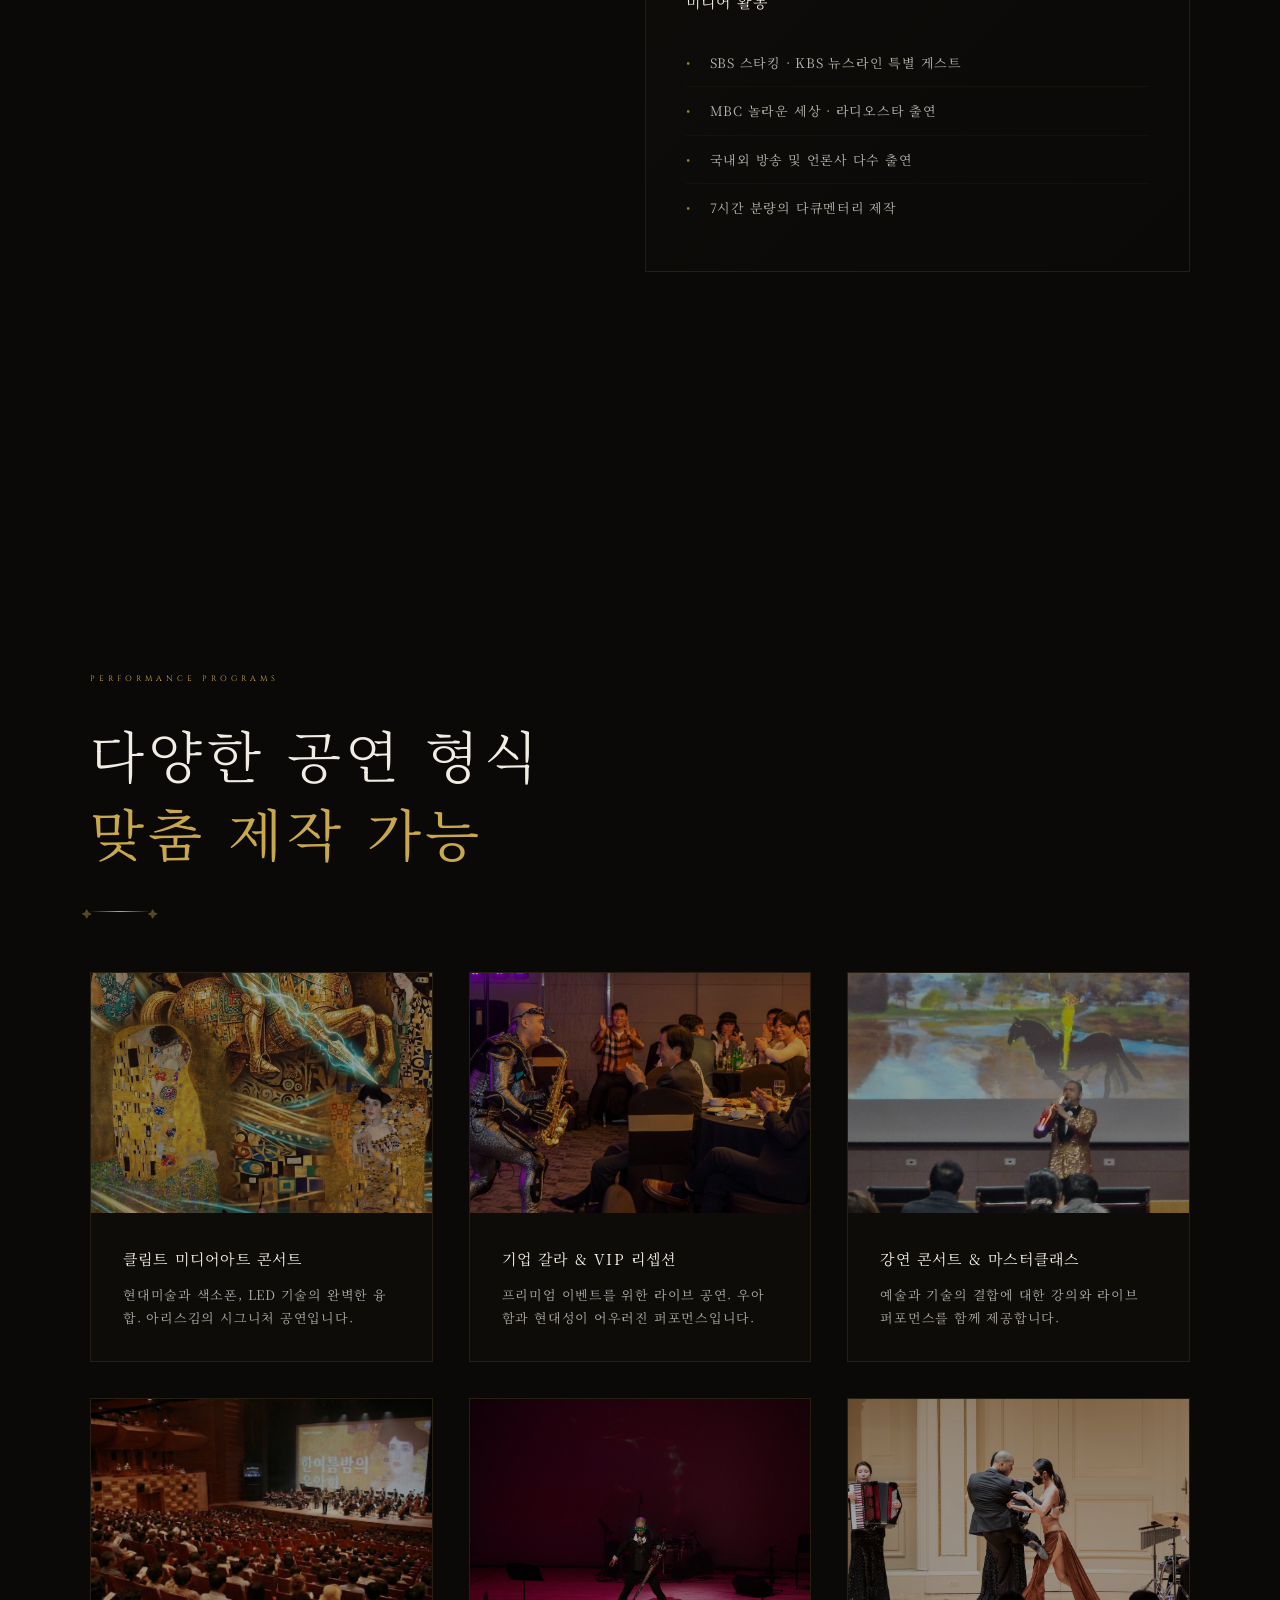
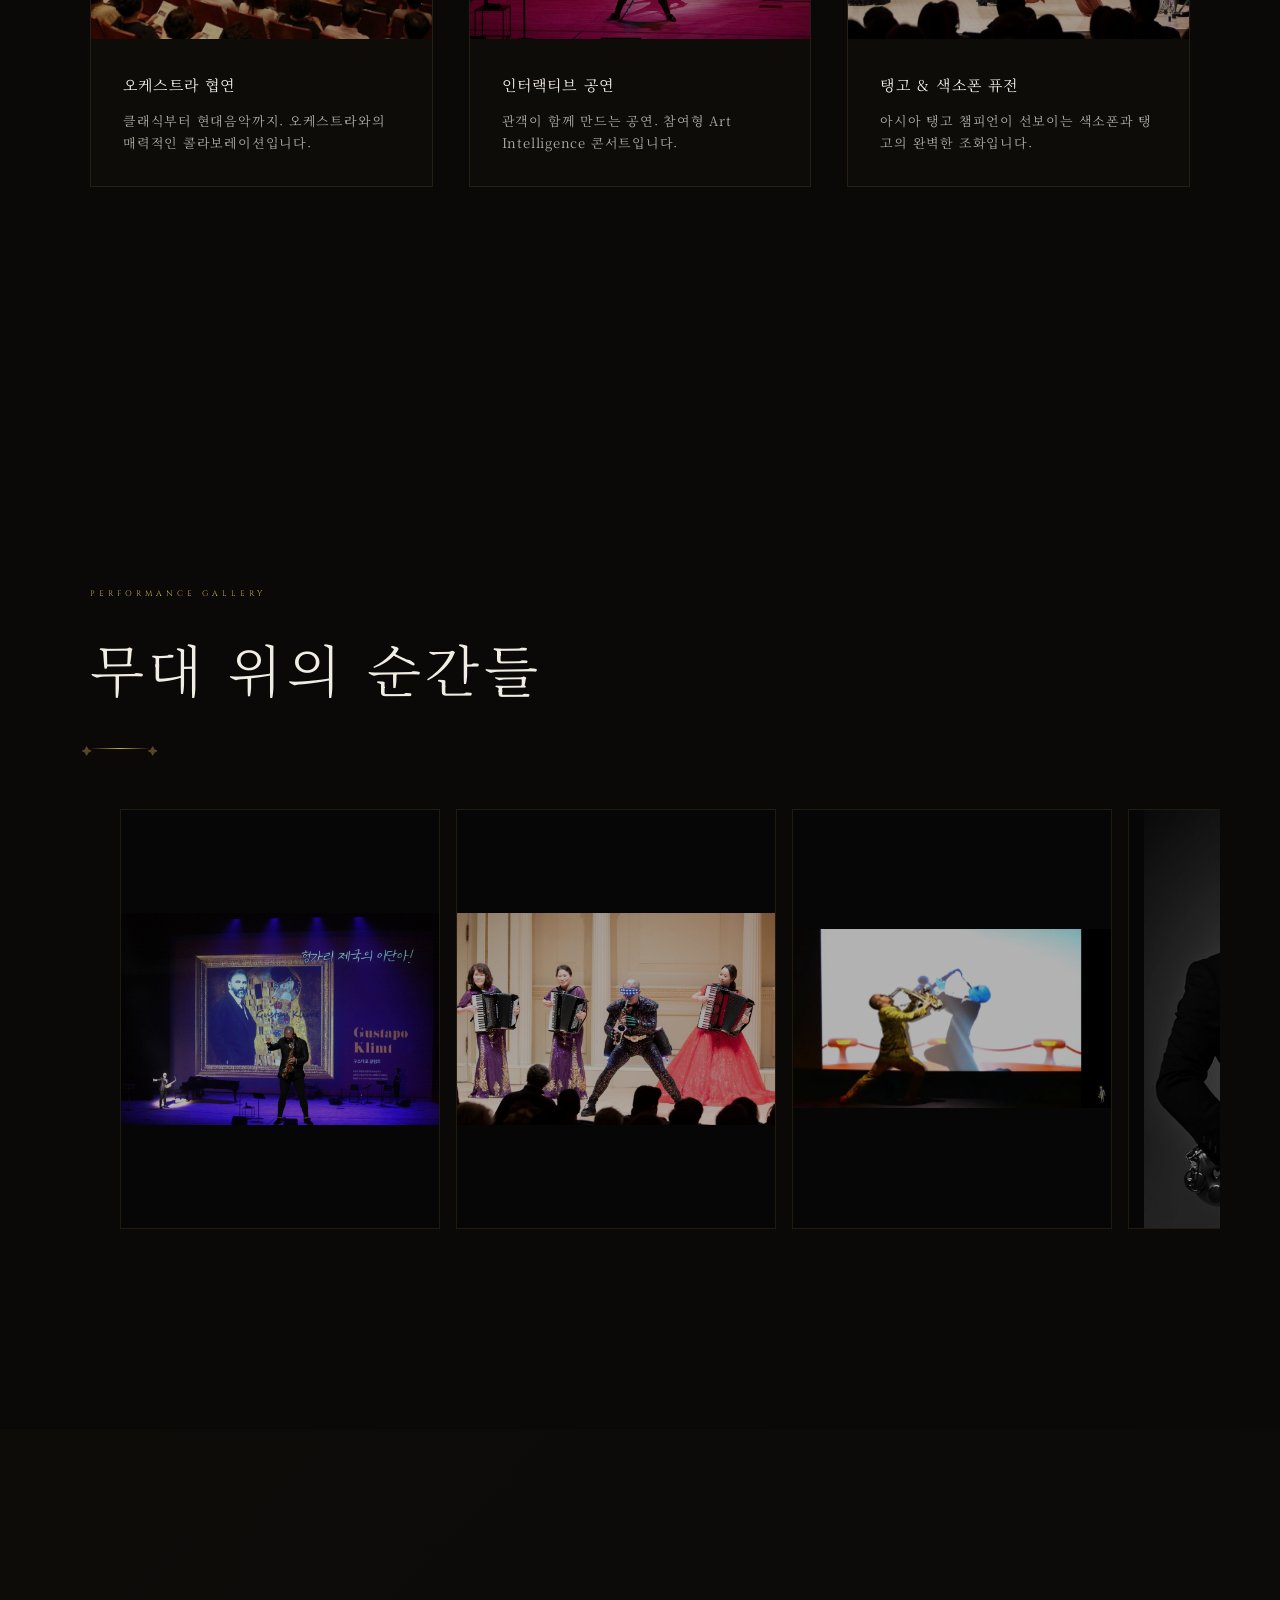
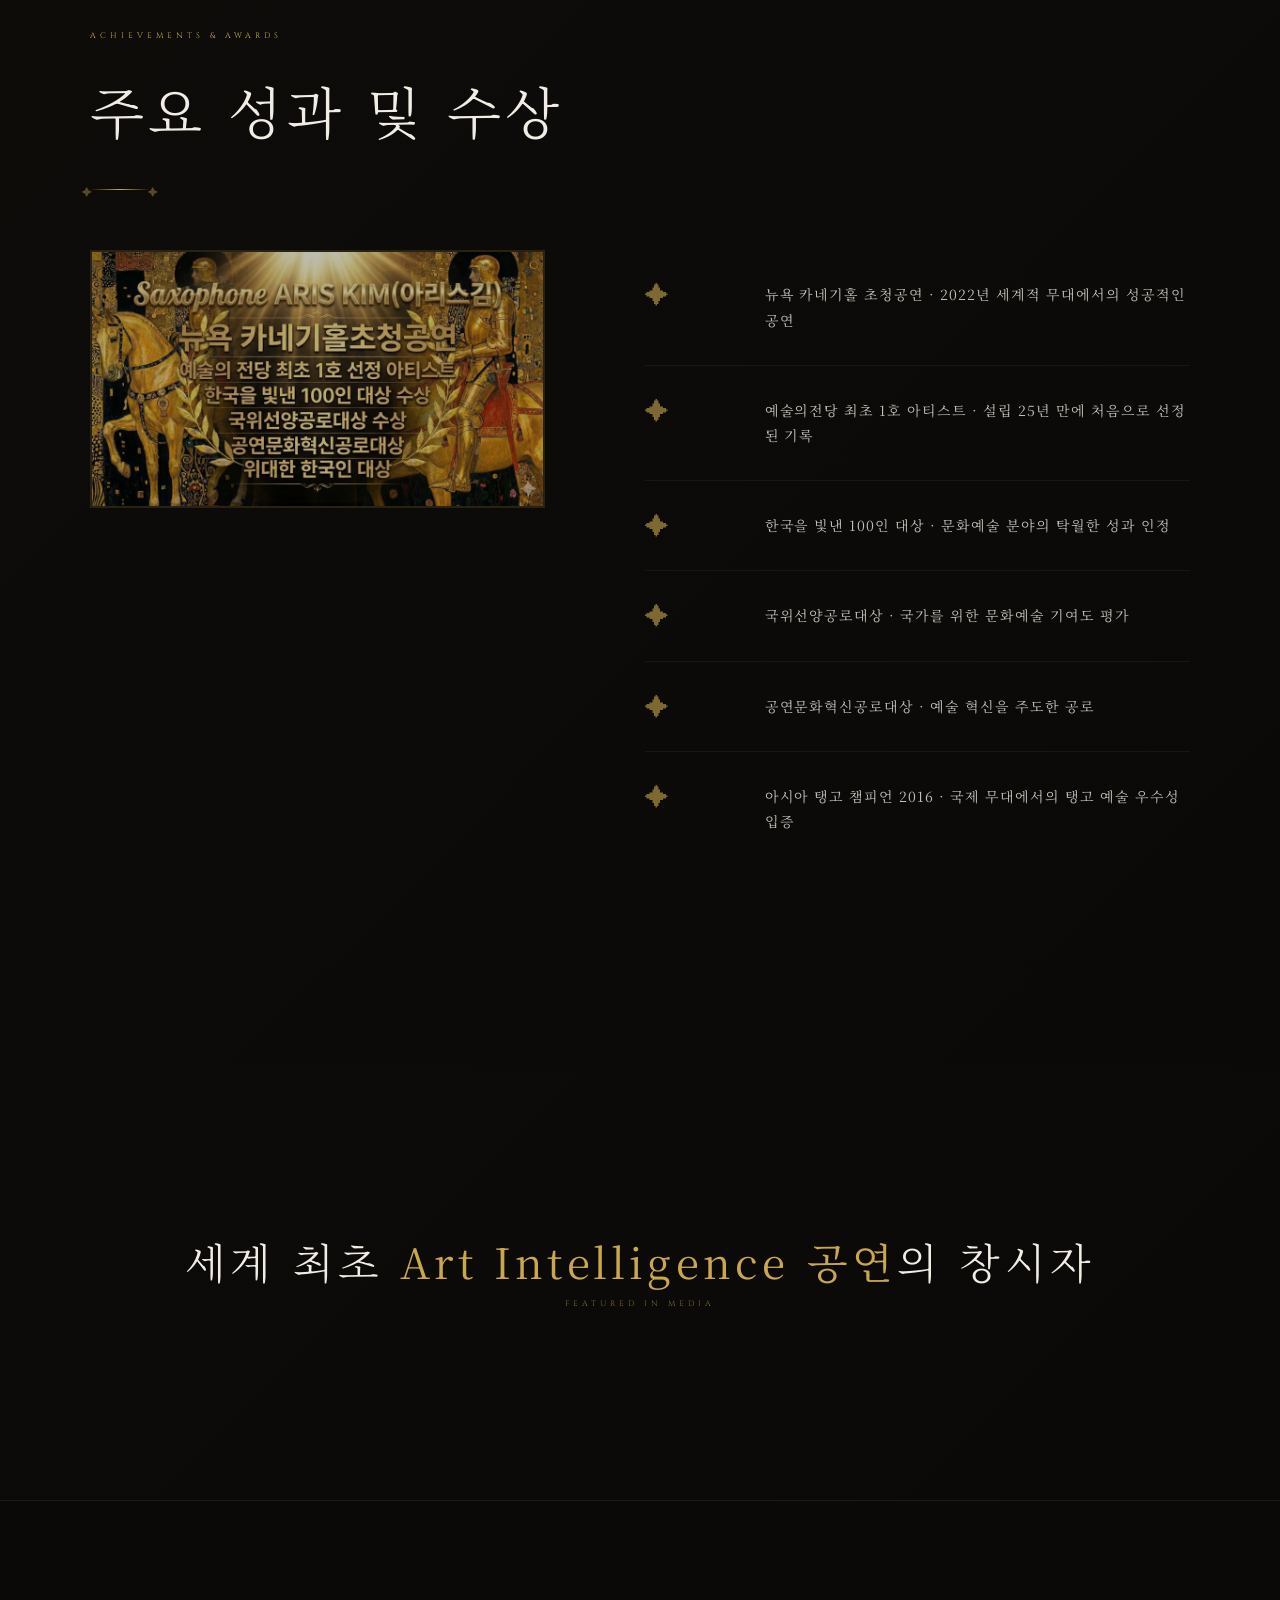
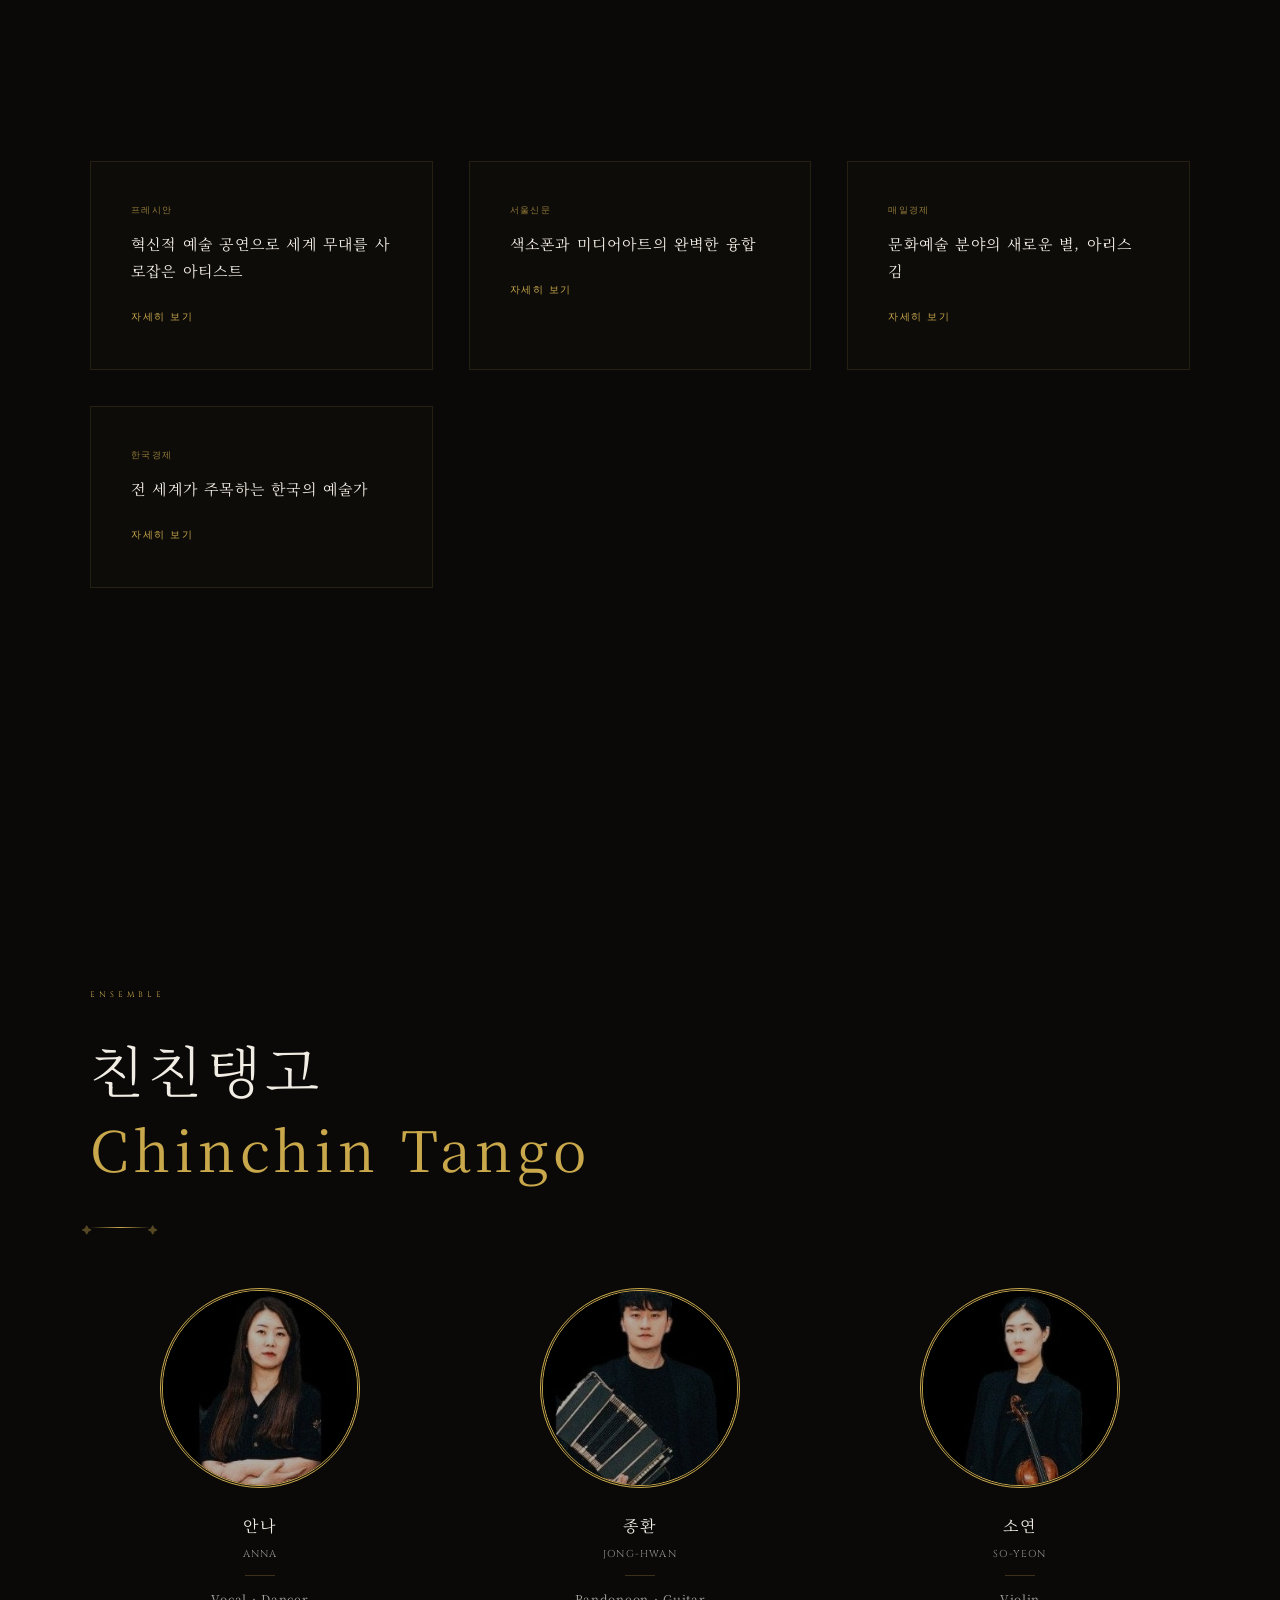
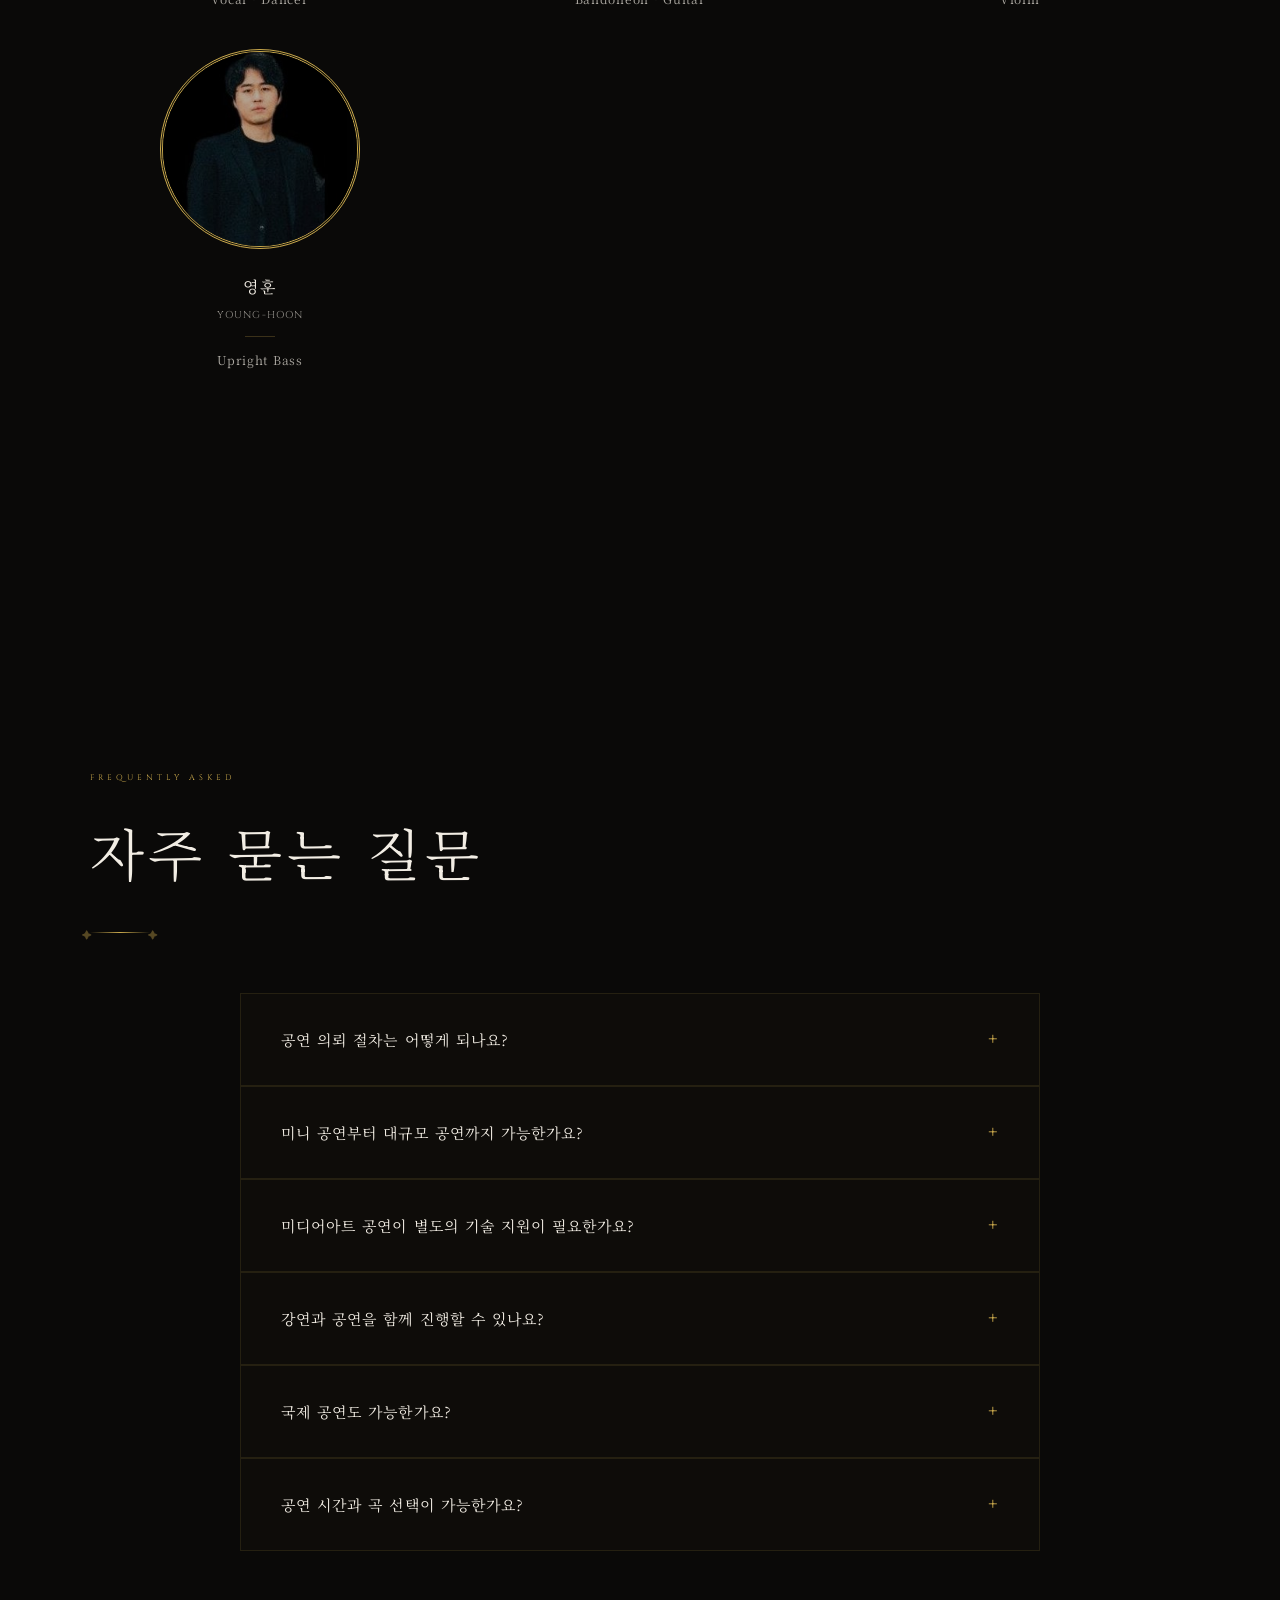
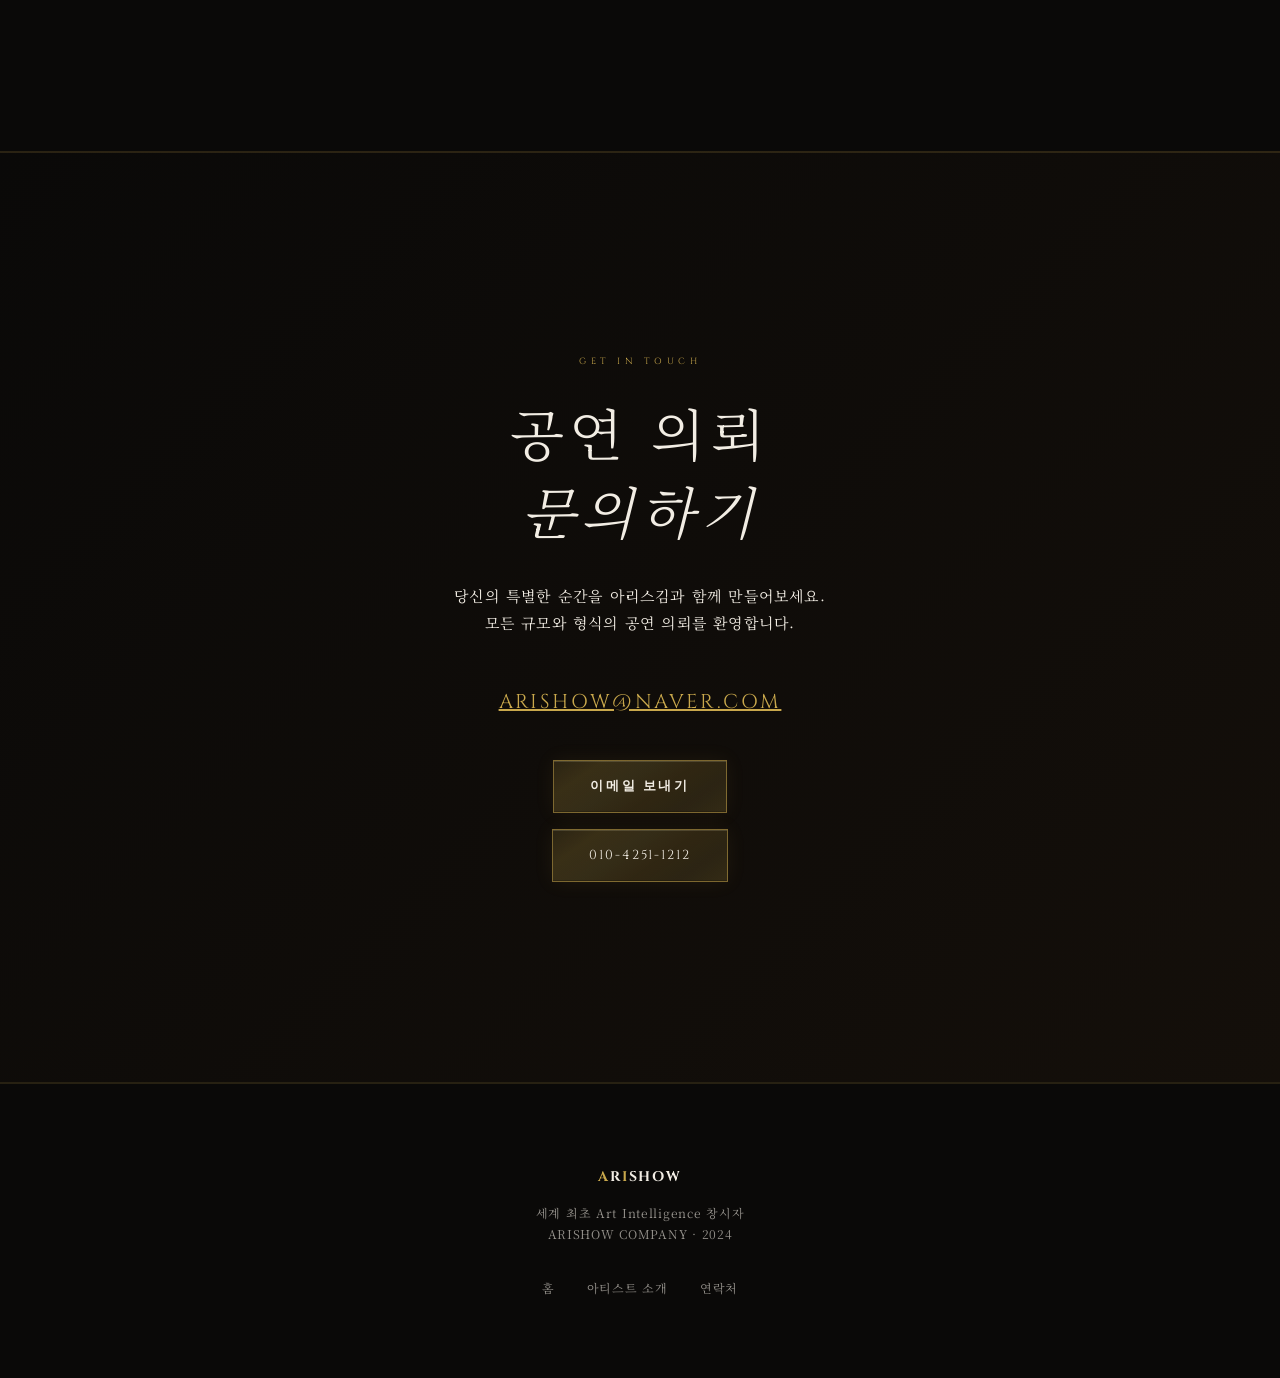
==== commit 1208bde1: "update" ====
--- a/booking.html
+++ b/booking.html
@@ -286,21 +286,7 @@
       right: -6px;
     }
 
-    /* Floating "처음으로" button */
-    #floatBack{
-      position:fixed;
-      top:36px;right:60px;
-      z-index:2002;
-      opacity:0;
-      transform:translateY(-10px);
-      pointer-events:none;
-      transition:all 0.5s cubic-bezier(0.25,0.46,0.45,0.94);
-    }
-    #floatBack.show{
-      opacity:1;
-      transform:translateY(0);
-      pointer-events:auto;
-    }
+    /* Gold texture button */
     .gold-texture-btn{
       font-family:'Cinzel',serif;
       font-size:11px;
@@ -424,7 +410,7 @@
       font-family: 'Cinzel', serif;
       font-size: 9px;
       letter-spacing: 0.4em;
-      color: var(--gold);
+      color: var(--bg);
       opacity: 0.7;
       margin-bottom: 32px;
       text-transform: uppercase;
@@ -1398,8 +1384,7 @@
     @media (max-width: 480px) {
       #nav { padding: 16px 16px; }
       .nav-logo { font-size: 12px; }
-      #floatBack { top:18px;right:16px; }
-      #floatBack .gold-texture-btn { font-size:9px;padding:8px 16px; }
+      .nav-right .gold-texture-btn { font-size:8px;padding:6px 12px;letter-spacing:0.08em; }
       .hero-content { padding: 0 20px; }
       .hero-title { font-size: clamp(36px, 7vw, 56px); }
       .section { padding: 80px 16px; }
@@ -1455,11 +1440,6 @@
 <div class="golden-spark-overlay" id="sparkOverlay">
 </div>
 
-<!-- FLOATING BACK BUTTON -->
-<div id="floatBack">
-  <a href="index.html?skip=1" class="gold-texture-btn">처음으로</a>
-</div>
-
 <!-- GOLDEN FLOATING PARTICLES -->
 <div class="golden-dust dust-1"></div>
 <div class="golden-dust dust-2"></div>
@@ -1479,7 +1459,9 @@
     <li><a href="#members">팀</a></li>
     <li><a href="#contact">연락처</a></li>
   </ul>
-  <div class="nav-right"></div>
+  <div class="nav-right">
+    <a href="index.html?skip=1" class="gold-texture-btn" style="font-size:10px;padding:8px 20px;">처음으로</a>
+  </div>
   <button class="nav-ham" id="nav-toggle"><span></span><span></span><span></span></button>
 </nav>
 
@@ -2114,20 +2096,13 @@
   document.getElementById('prog').style.width = scrollPercent + '%';
 });
 
-// Navigation scroll effect + floating back button
+// Navigation scroll effect
 const nav = document.getElementById('nav');
-const floatBack = document.getElementById('floatBack');
 window.addEventListener('scroll', () => {
   if (window.scrollY > 50) {
     nav.classList.add('scroll');
   } else {
     nav.classList.remove('scroll');
-  }
-  // Show floating "처음으로" button after scrolling 300px
-  if (window.scrollY > 300) {
-    floatBack.classList.add('show');
-  } else {
-    floatBack.classList.remove('show');
   }
 });
 
